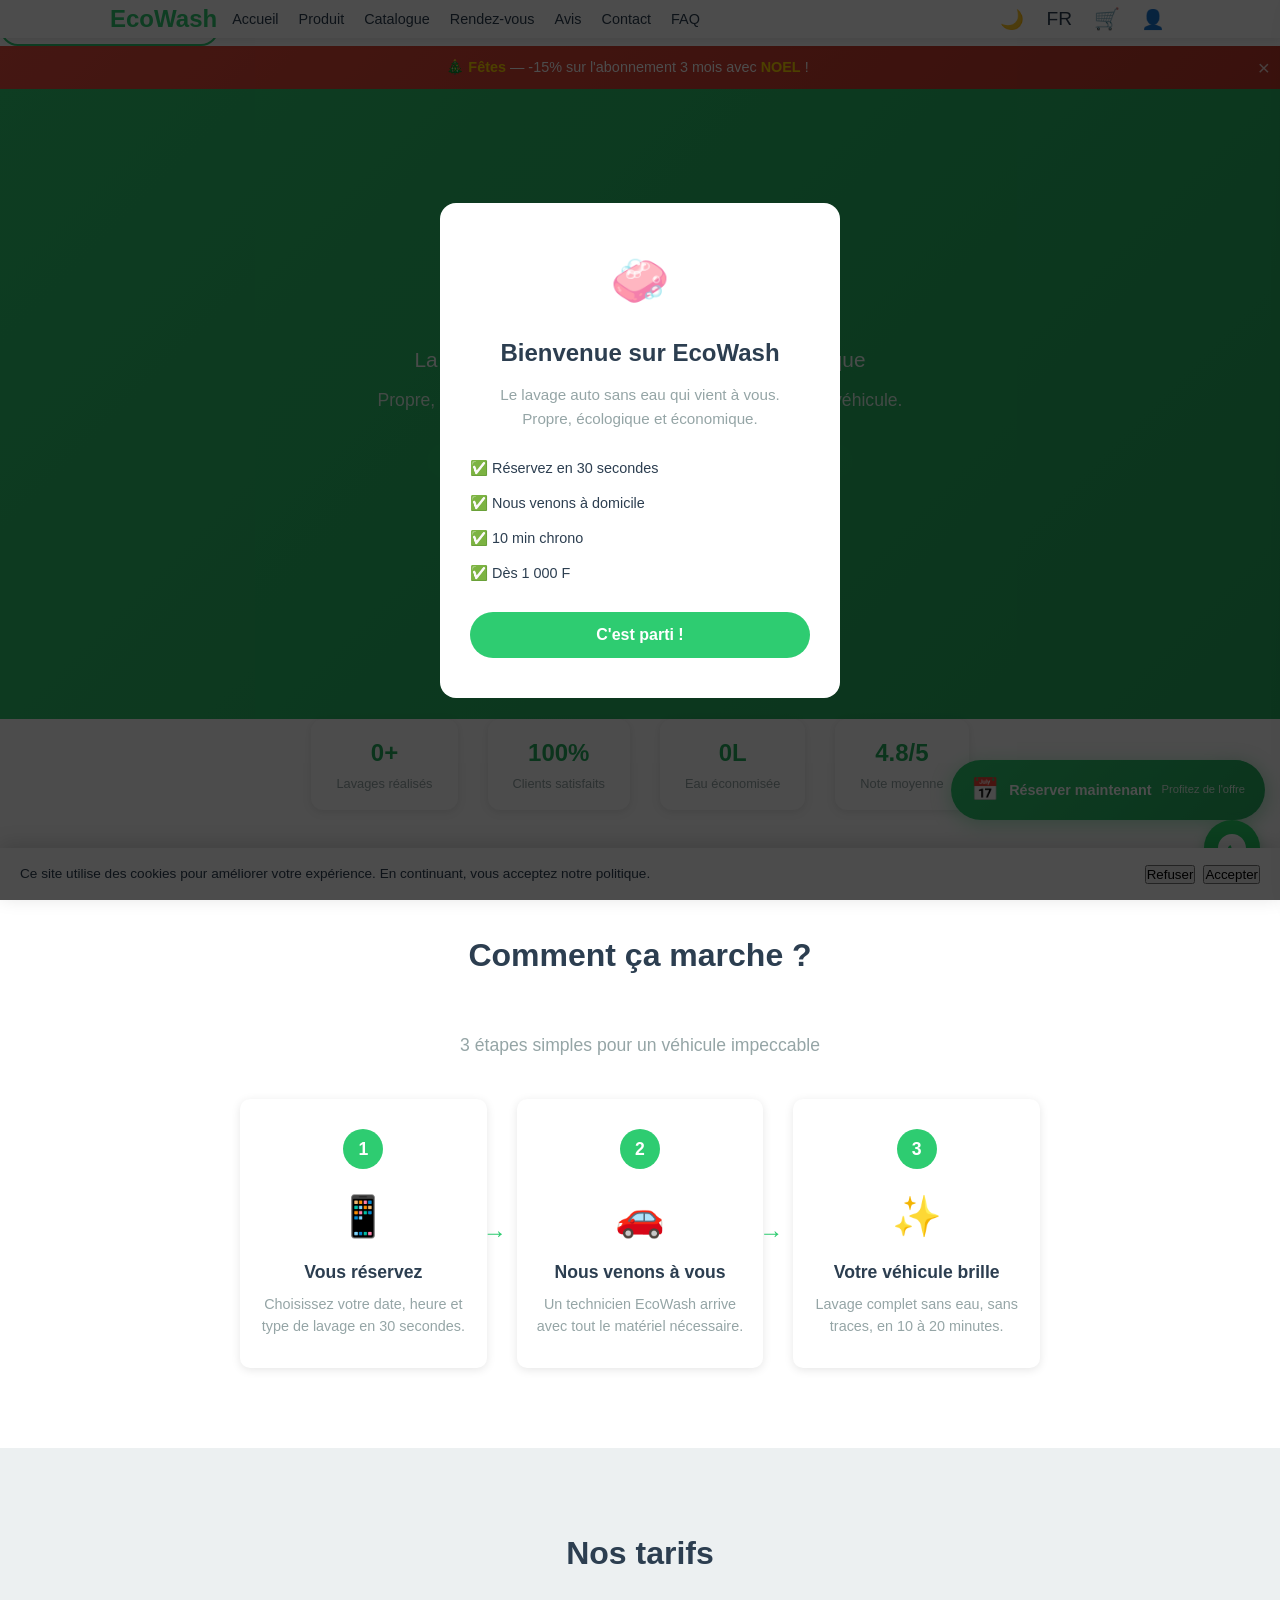
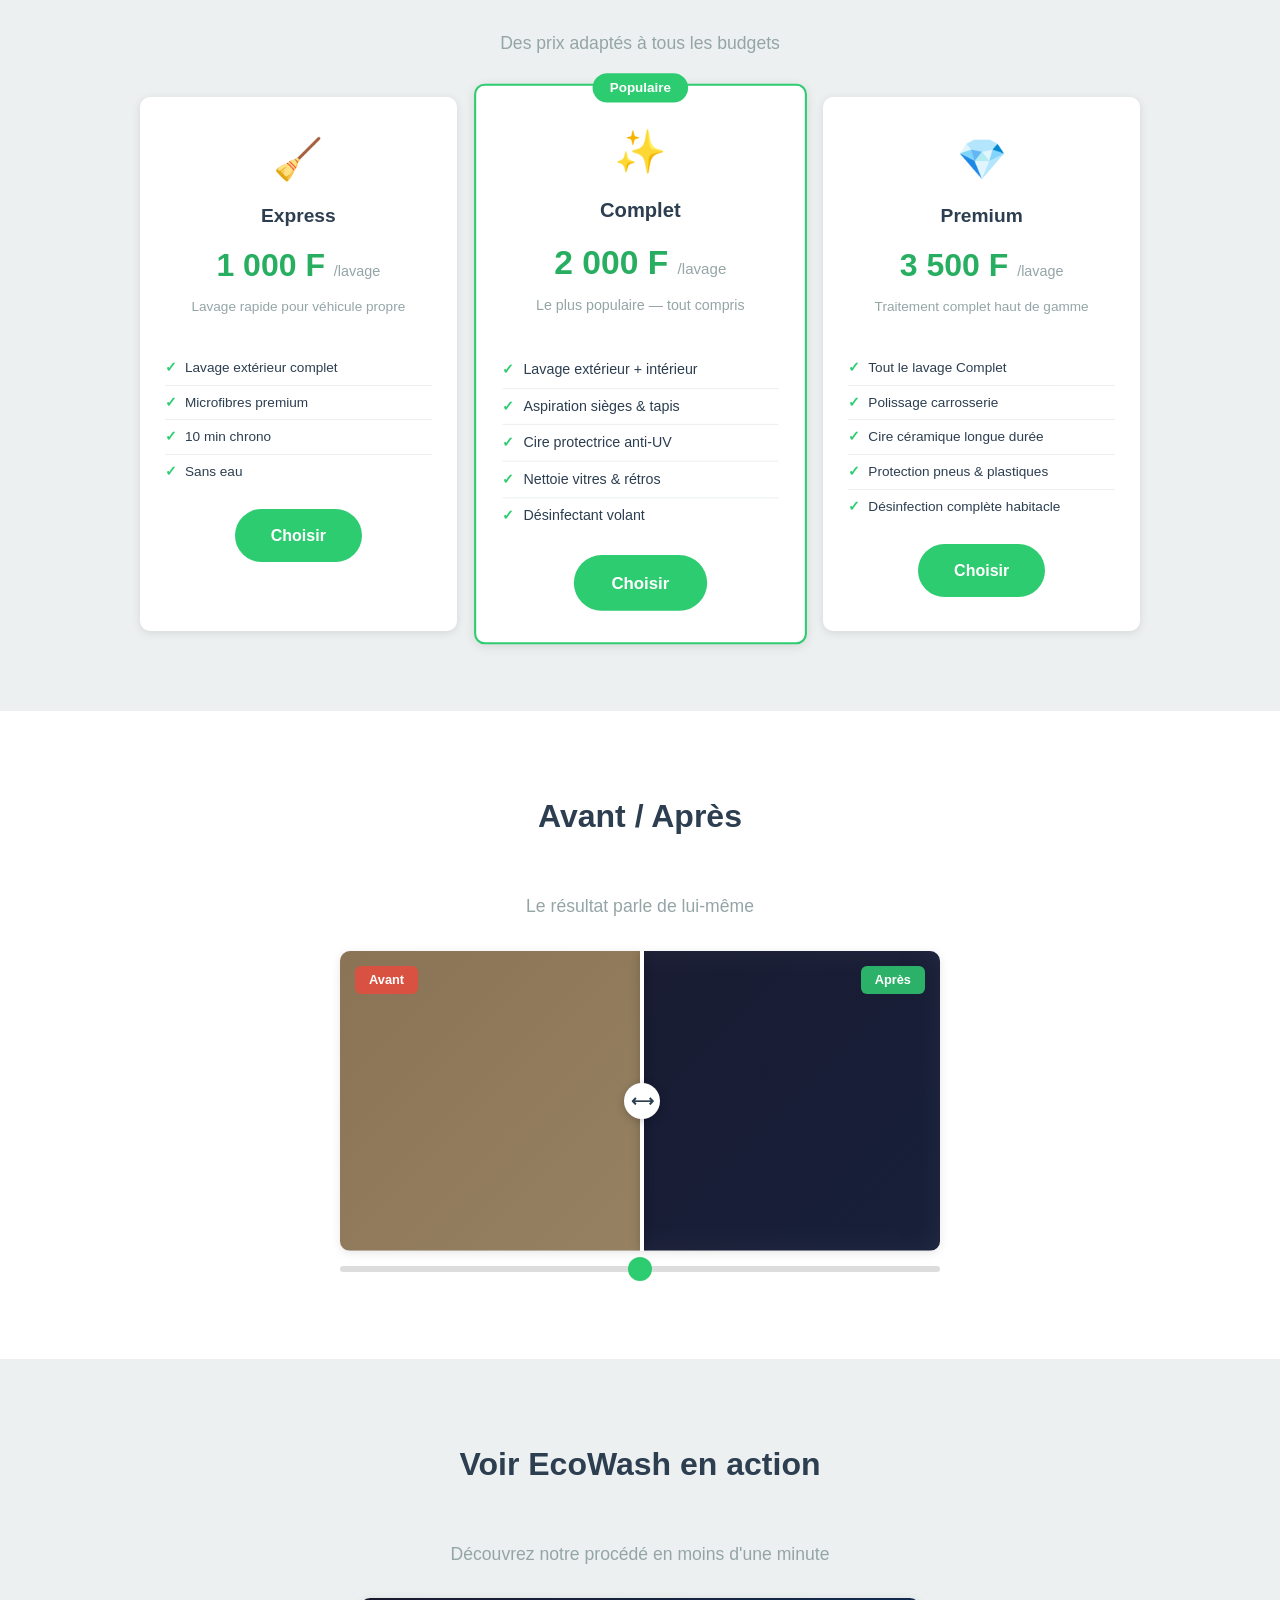
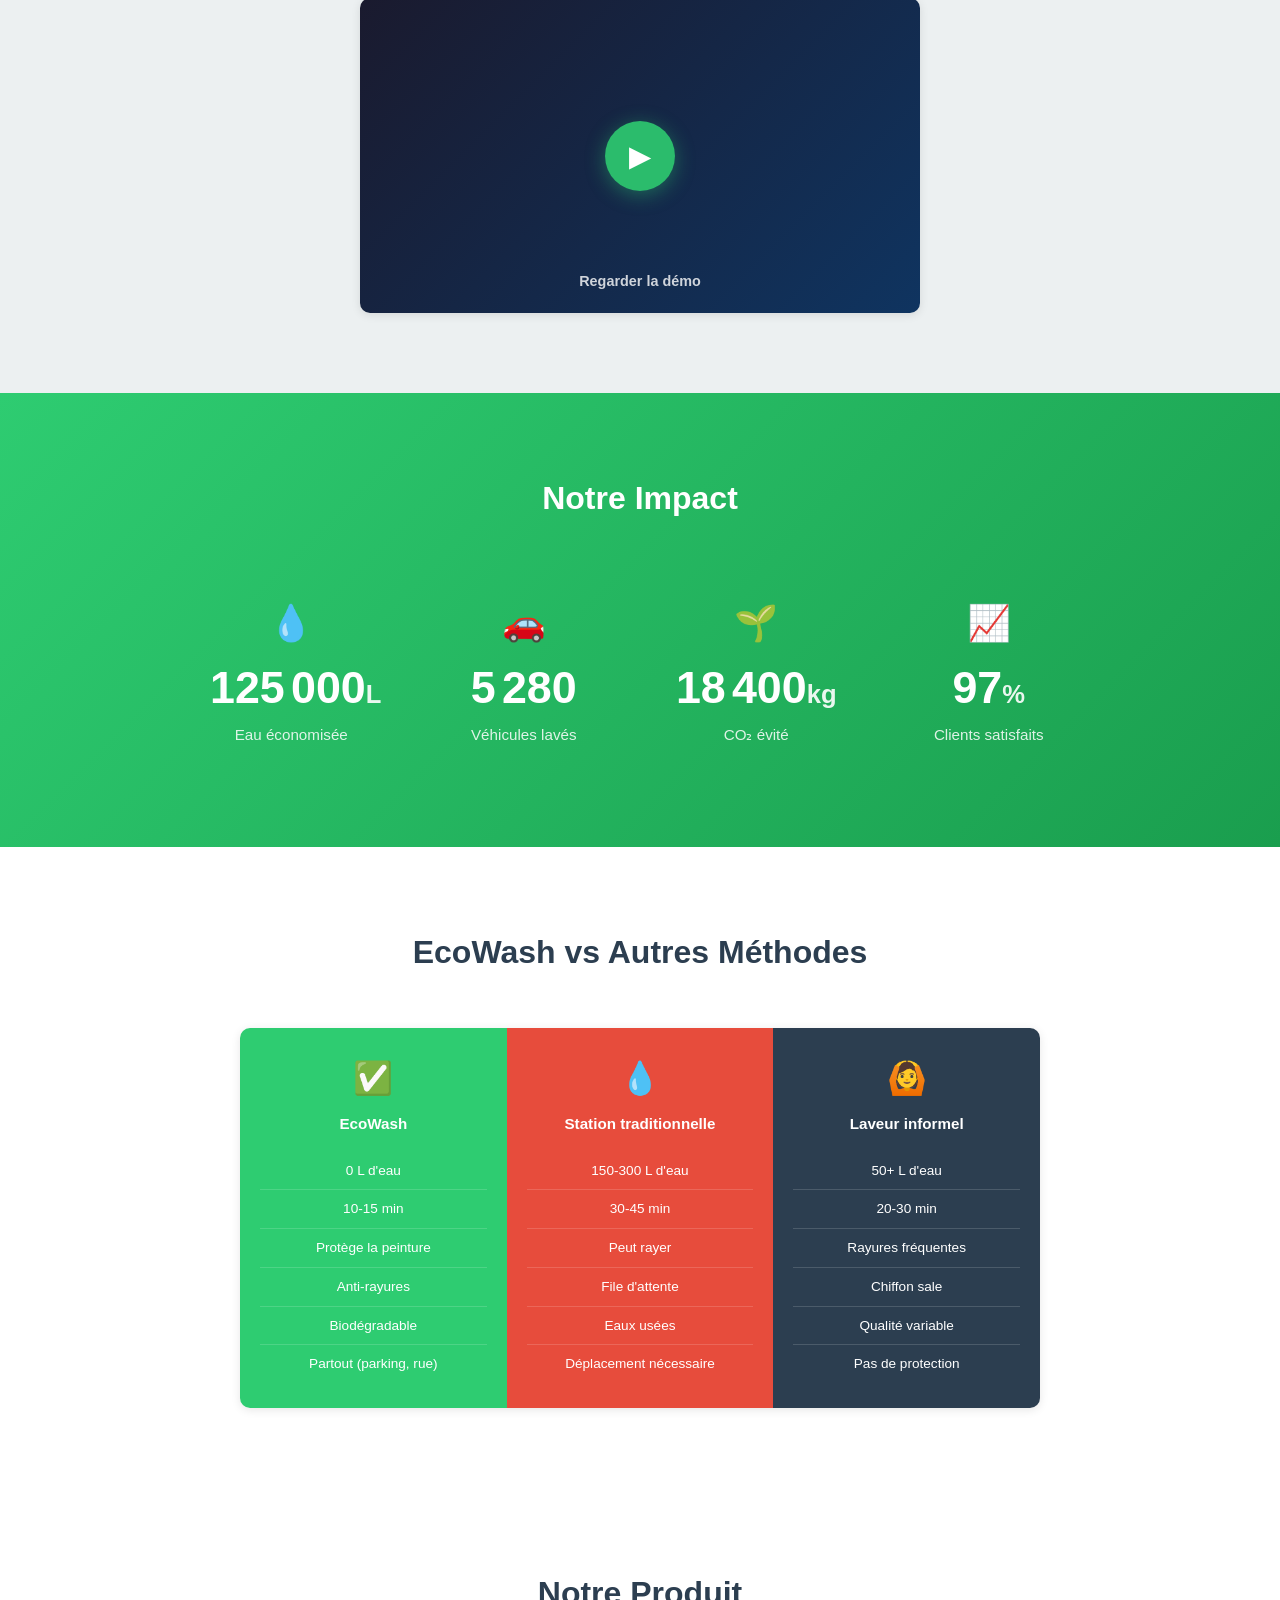
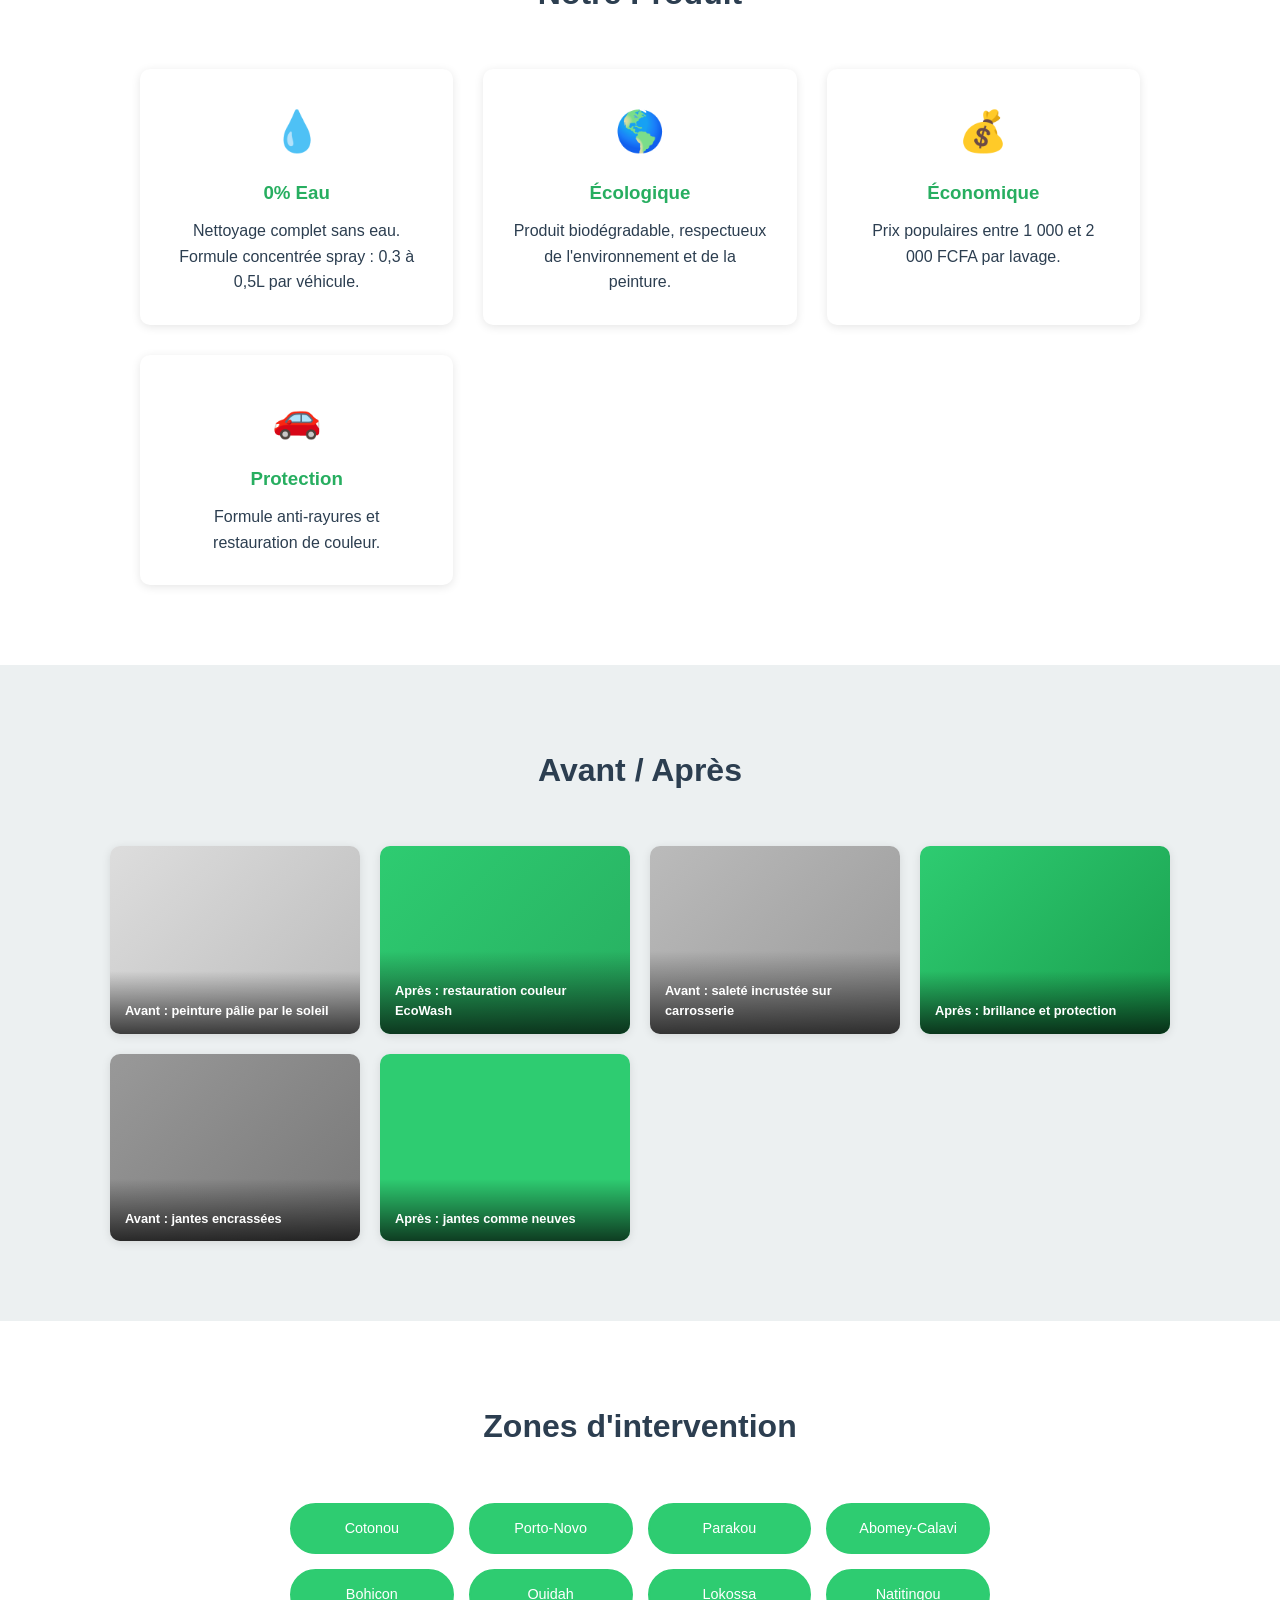
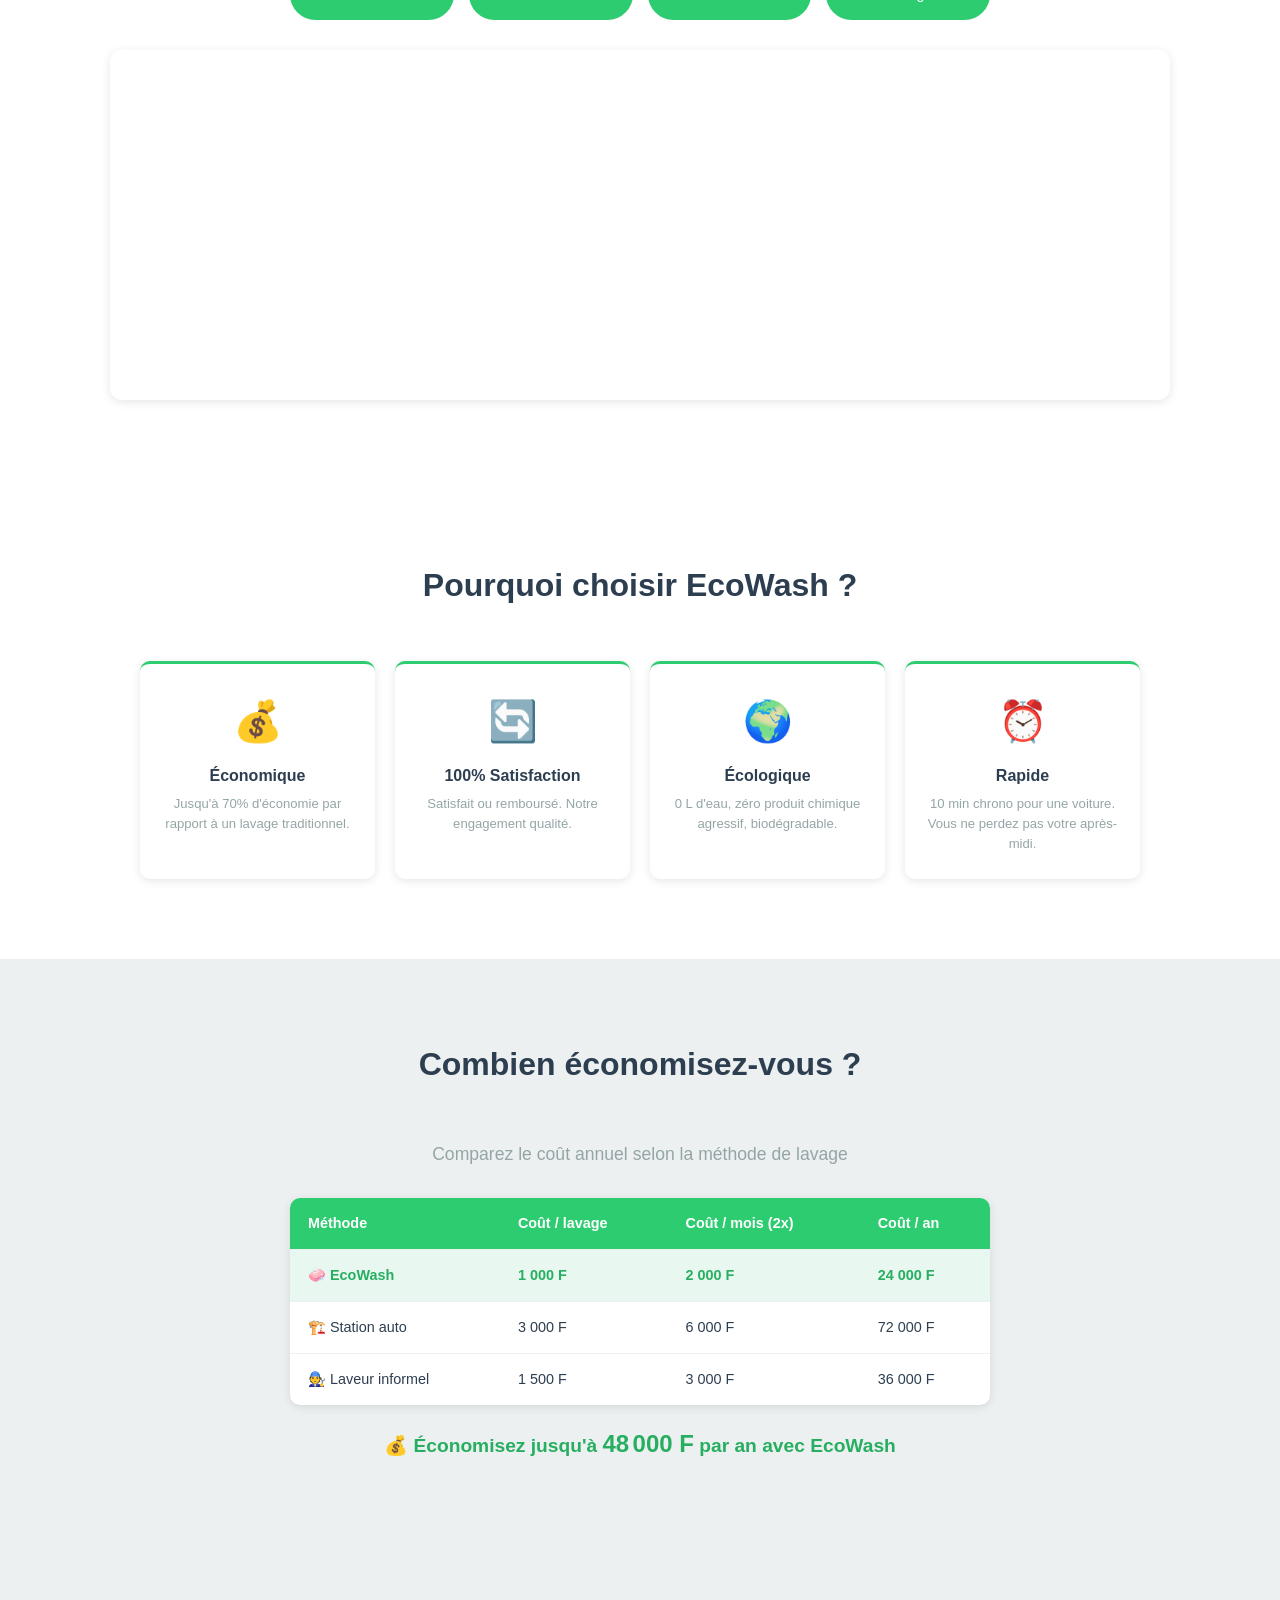
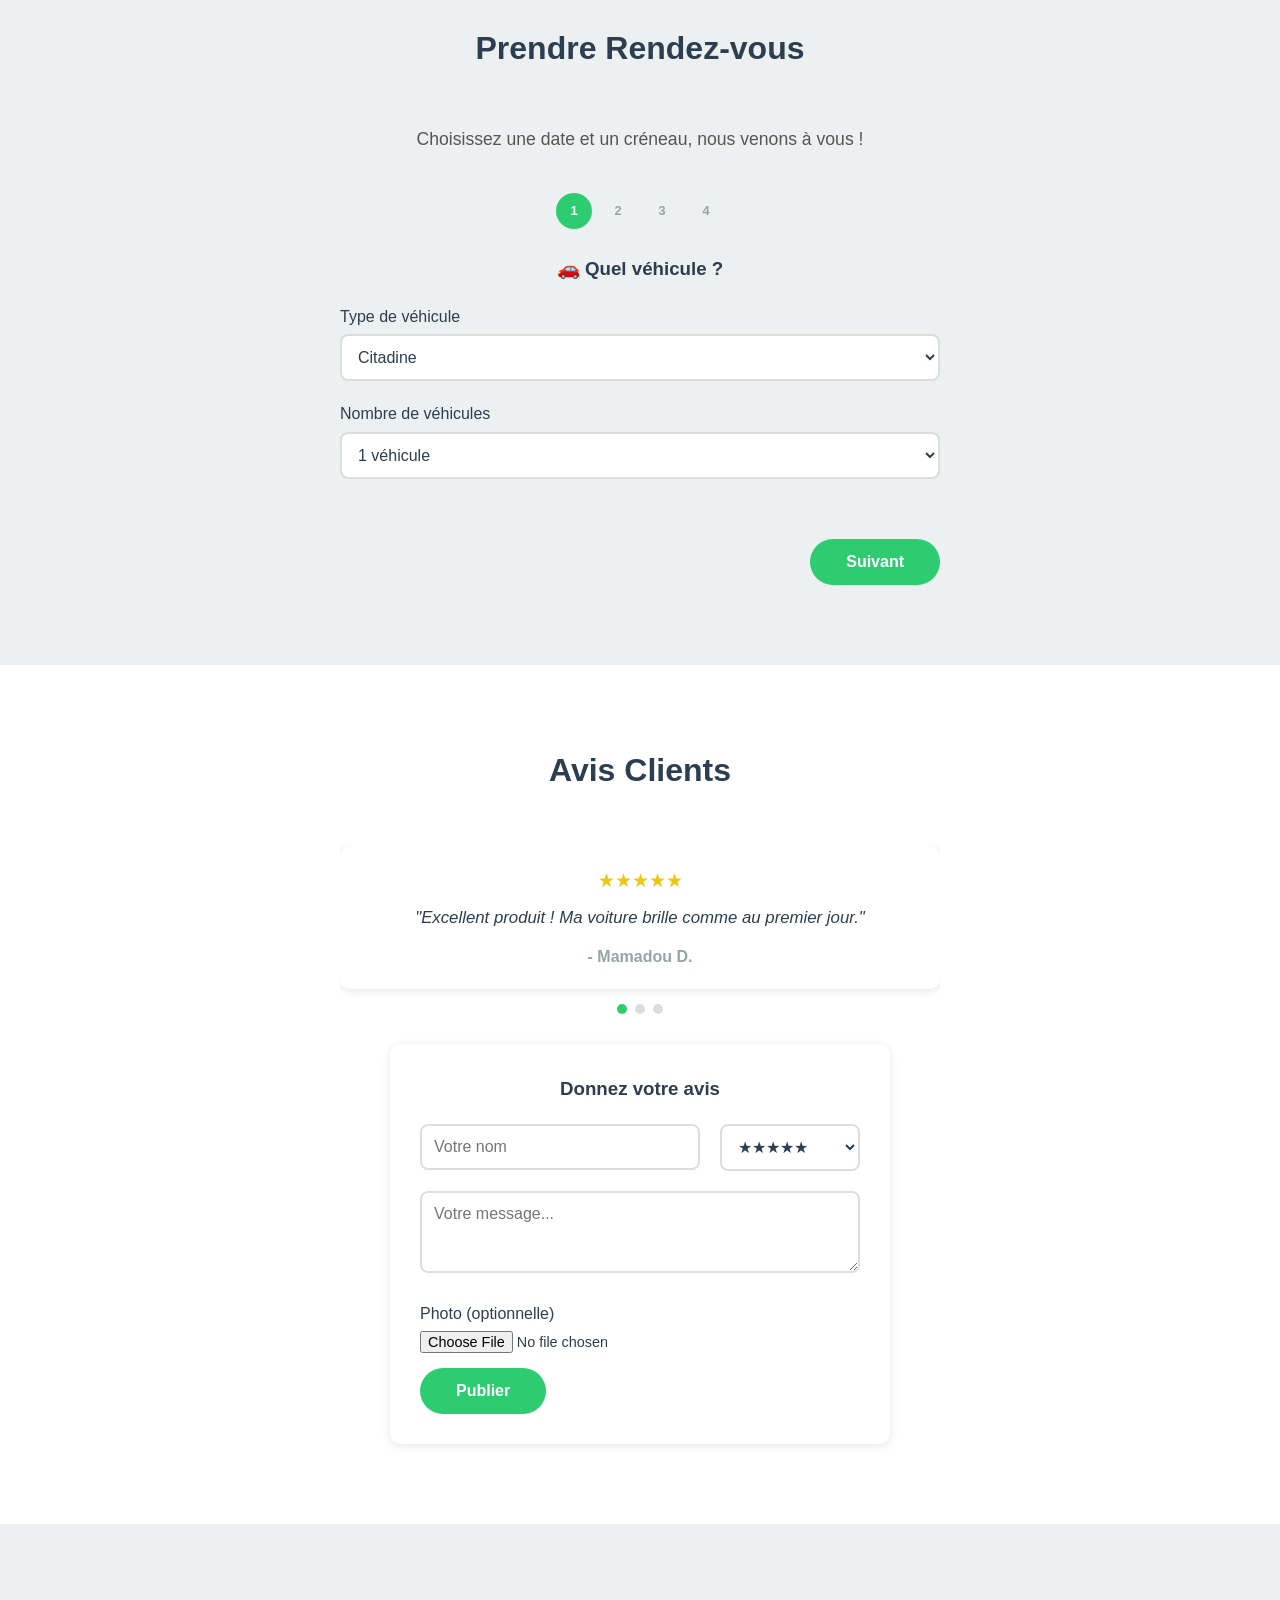
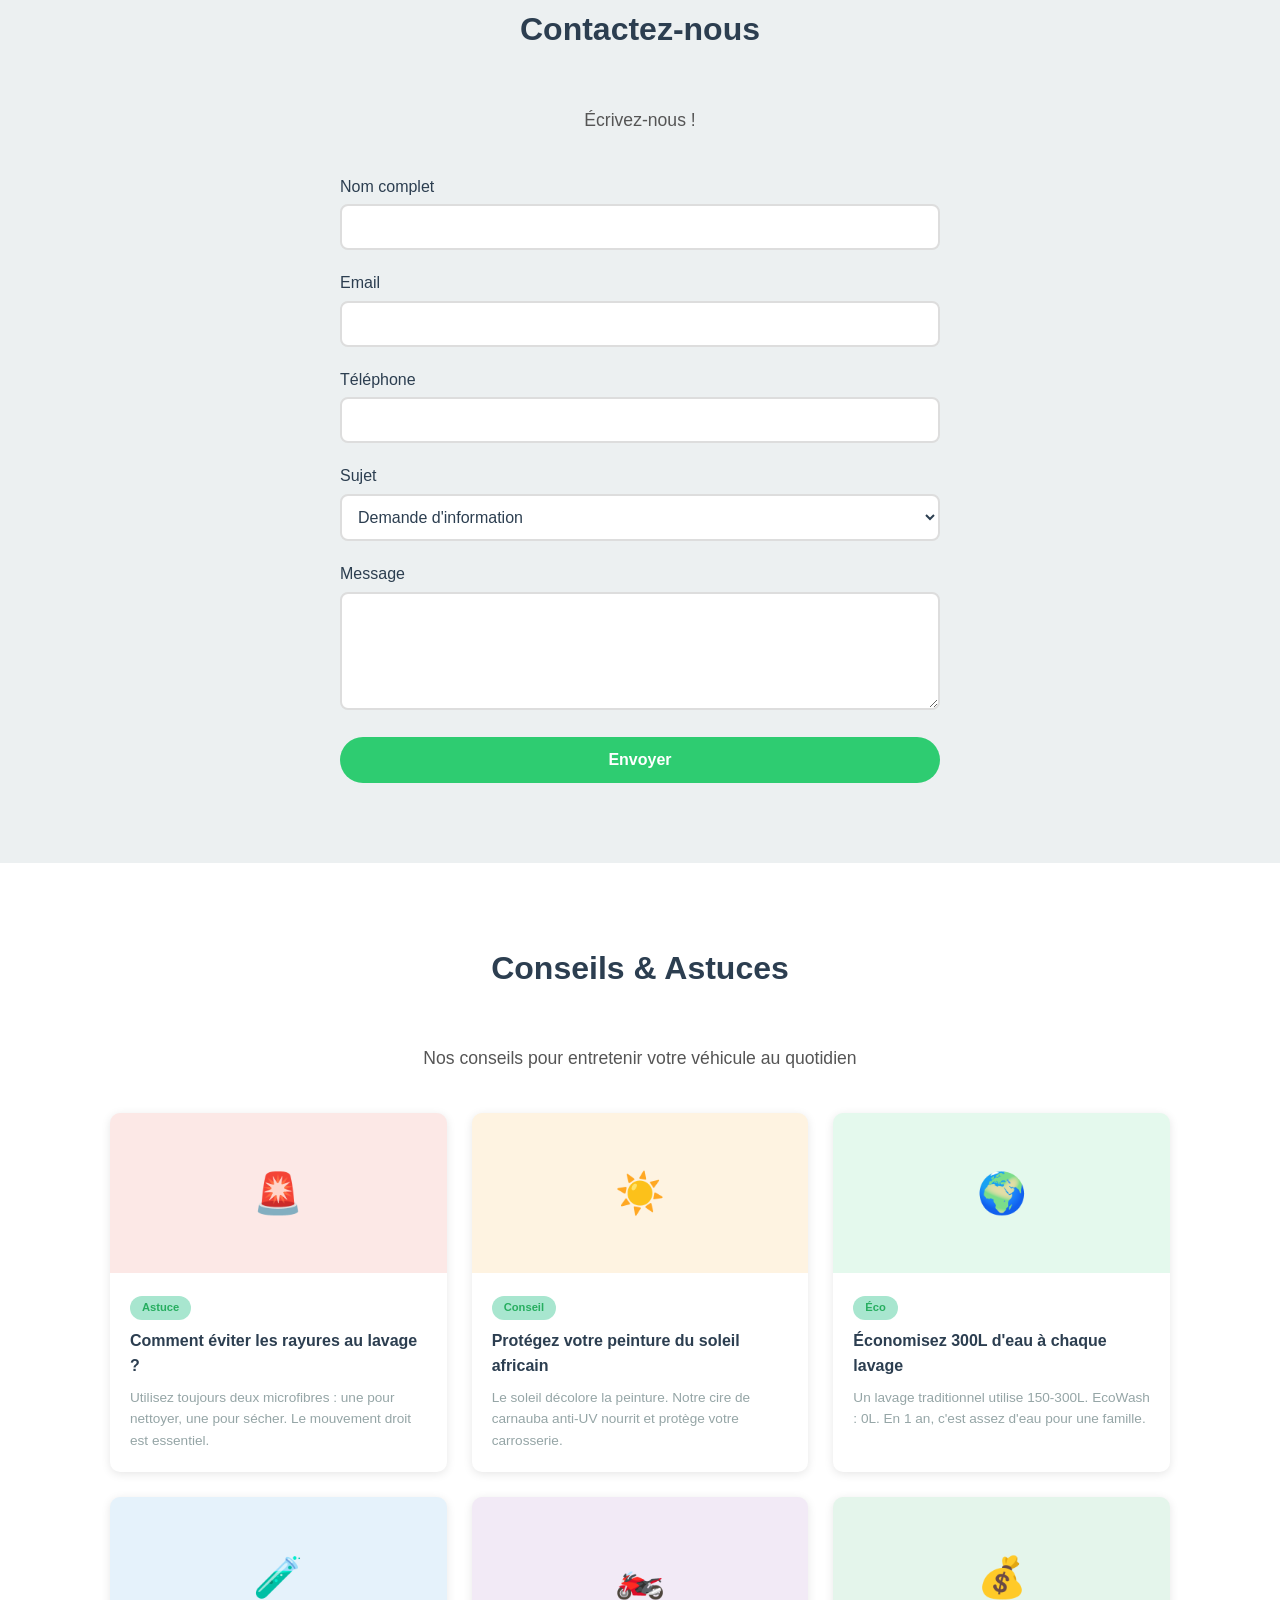
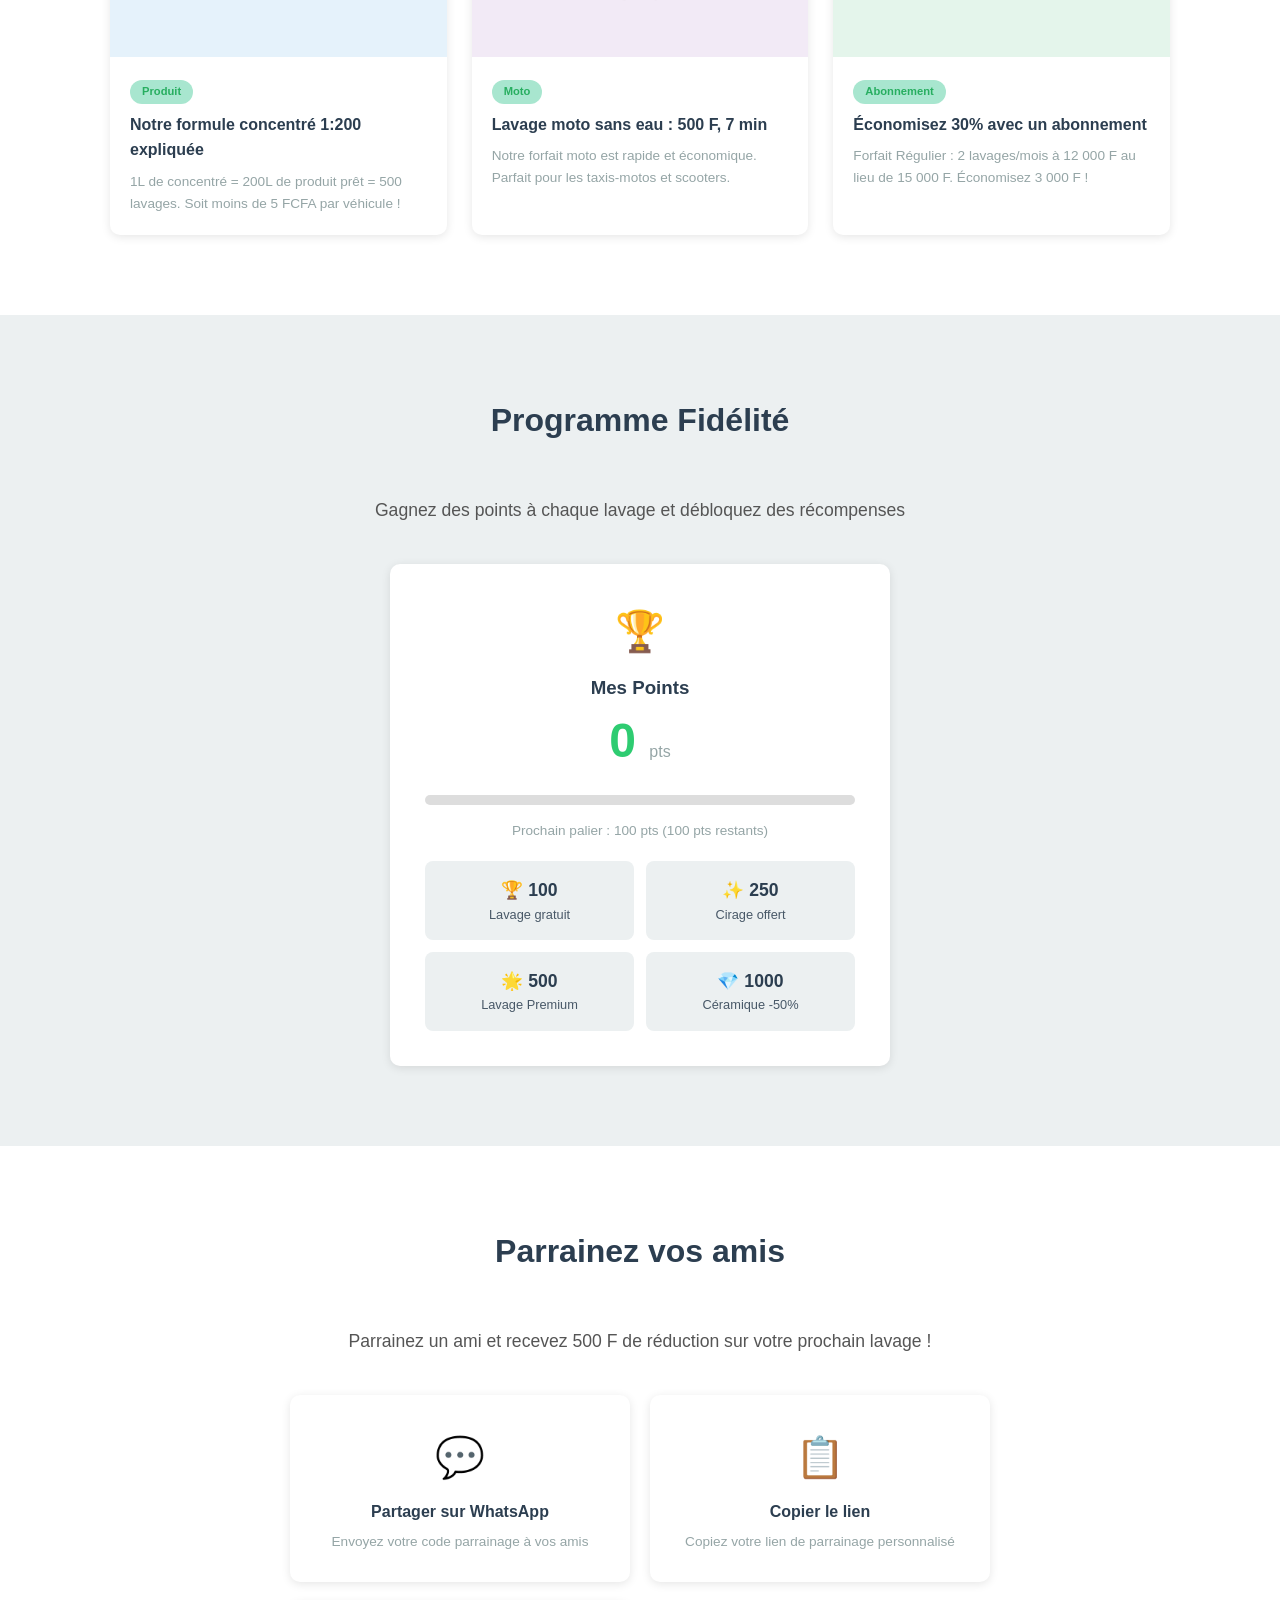
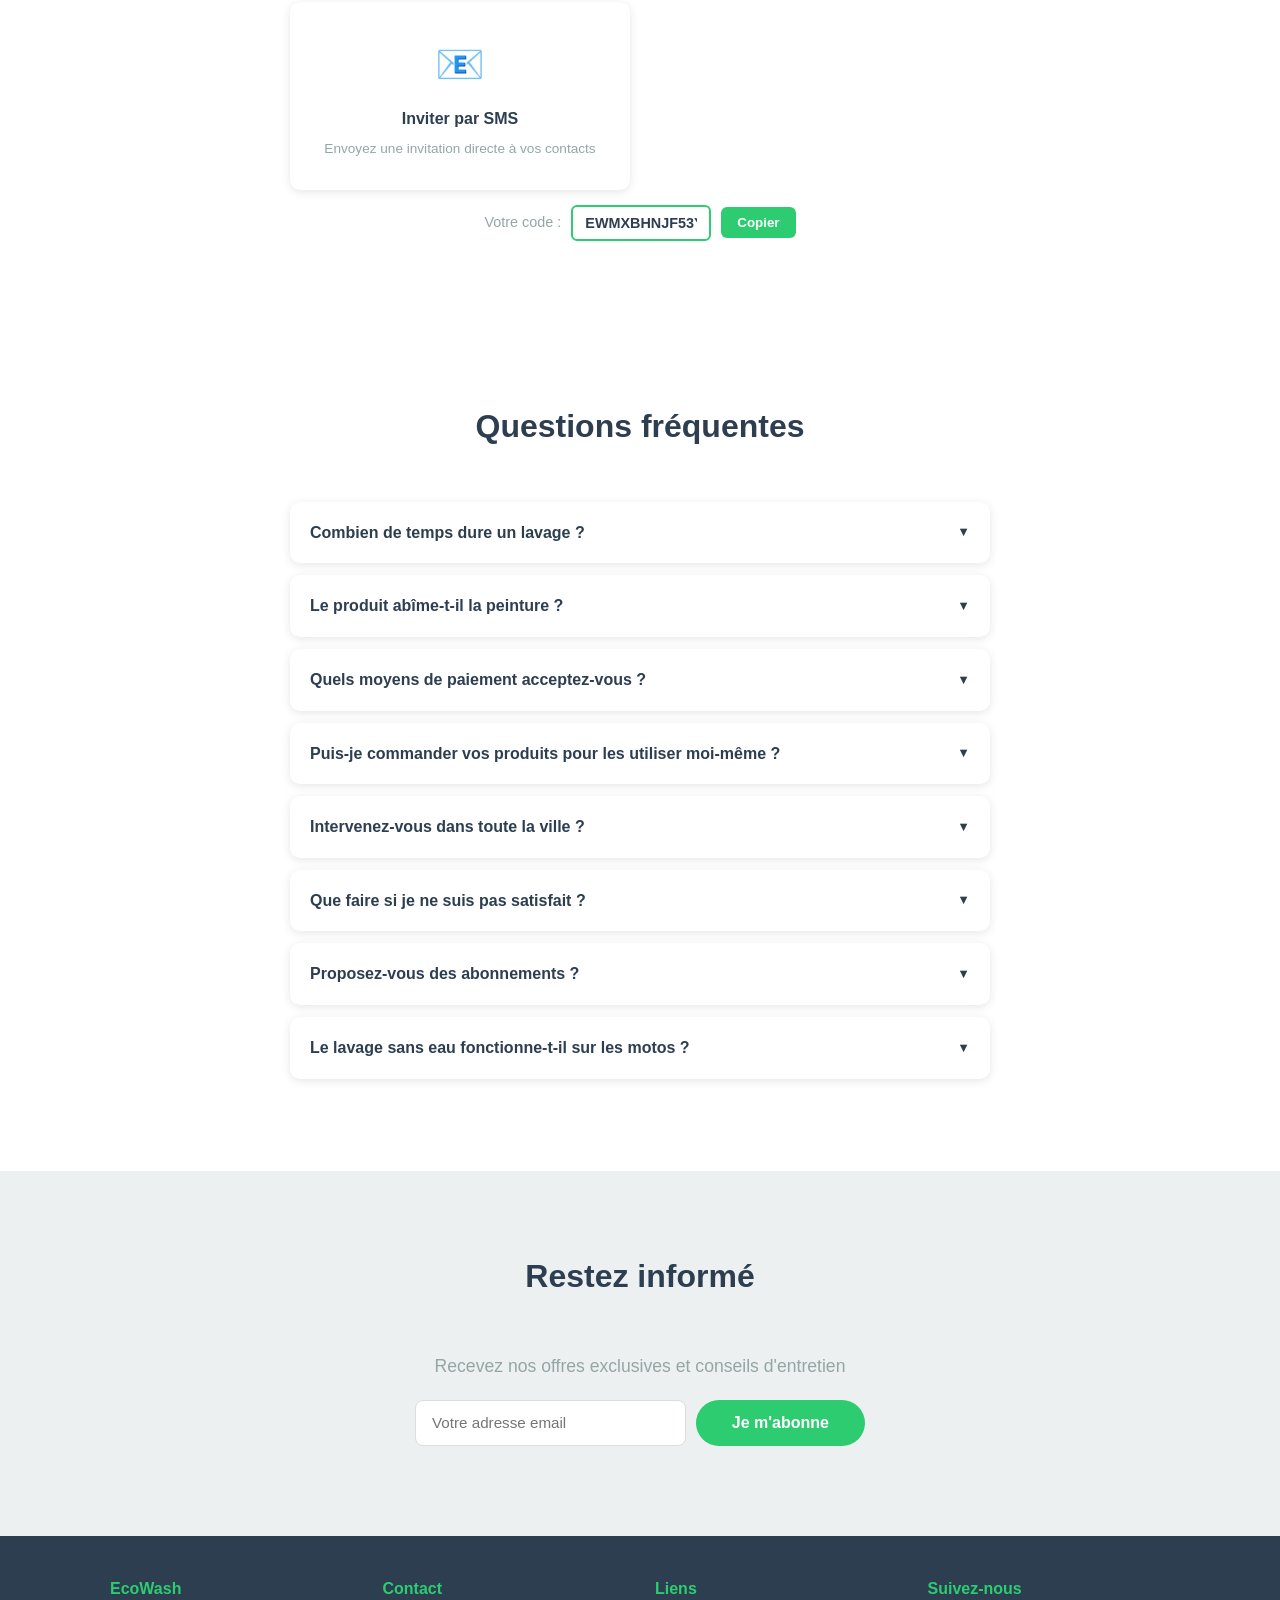
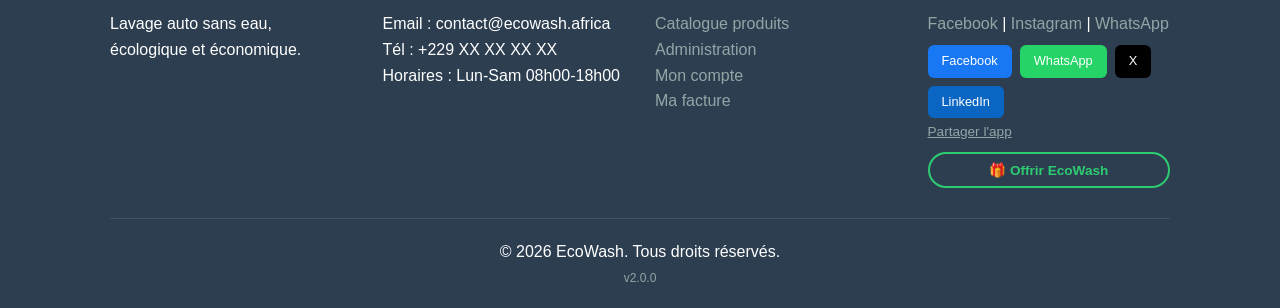
==== index.html @ 5a44d06f "Multi-véhicules (quantité + promo), carte Google Maps, promos saisonnières, carte cadeau, photo avis" ====
<!DOCTYPE html>
<html lang="fr" data-theme="light">
<head>
    <meta charset="UTF-8">
    <meta name="viewport" content="width=device-width, initial-scale=1.0, user-scalable=no">
    <meta name="theme-color" content="#2ecc71">
    <meta name="apple-mobile-web-app-capable" content="yes">
    <meta name="apple-mobile-web-app-status-bar-style" content="black-translucent">
    <meta name="apple-mobile-web-app-title" content="EcoWash">
    <meta property="og:title" content="EcoWash - Lavage Auto Sans Eau">
    <meta property="og:description" content="Propre, économique, écologique. Moins de 0,5L d'eau par véhicule. Réservez votre lavage sans eau dès maintenant !">
    <meta property="og:url" content="https://cideg-dev.github.io/ecowash-app/">
    <meta property="og:type" content="website">
    <meta property="og:image" content="https://cideg-dev.github.io/ecowash-app/images/icon-512.svg">
    <meta name="twitter:card" content="summary">
    <meta name="description" content="EcoWash - Lavage auto sans eau écologique et économique en Afrique. 0L d'eau, 10 min chrono, 1 000 F seulement.">
    <link rel="canonical" href="https://cideg-dev.github.io/ecowash-app/">
    <link rel="manifest" href="manifest.json">
    <link rel="icon" type="image/svg+xml" href="images/icon-192.svg">
    <link rel="apple-touch-icon" href="images/icon-512.svg">
    <title>EcoWash - Lavage Auto Sans Eau</title>
    <link rel="stylesheet" href="css/style.css">
    <script type="application/ld+json">
    {
        "@context": "https://schema.org",
        "@type": "LocalBusiness",
        "name": "EcoWash",
        "description": "Lavage auto sans eau écologique et économique au Bénin",
        "url": "https://cideg-dev.github.io/ecowash-app/",
        "telephone": "+229XXXXXXXXX",
        "areaServed": ["Cotonou","Porto-Novo","Parakou","Abomey-Calavi","Bohicon","Ouidah","Lokossa","Natitingou"],
        "priceRange": "500-5000 FCFA",
        "image": "https://cideg-dev.github.io/ecowash-app/images/icon-512.svg"
    }
    </script>
</head>
<body>
    <a href="#accueil" class="skip-link">Aller au contenu principal</a>
    <div class="notif-bar" id="notif-bar"></div>

    <div class="promo-banner" id="promo-banner">
        <span>🎉 <strong>Offre de lancement</strong> — 1<sup>er</sup> lavage à <strong>500 F</strong> au lieu de 1 000 F !</span>
        <button class="promo-close" onclick="this.parentElement.style.display='none'">&times;</button>
    </div>

    <header>
        <nav class="container">
            <div class="logo">EcoWash</div>
            <ul class="nav-links">
                <li><a href="#accueil" data-i18n="nav.accueil">Accueil</a></li>
                <li><a href="#produit" data-i18n="nav.produit">Produit</a></li>
                <li><a href="produits.html" data-i18n="nav.catalogue">Catalogue</a></li>
                <li><a href="#rendezvous" data-i18n="nav.rendezvous">Rendez-vous</a></li>
                <li><a href="#avis" data-i18n="nav.avis">Avis</a></li>
                <li><a href="#contact" data-i18n="nav.contact">Contact</a></li>
                <li><a href="#faq" data-i18n="nav.faq">FAQ</a></li>
            </ul>
            <div class="nav-actions">
                <button class="theme-toggle" id="theme-toggle" aria-label="Theme">&#9790;</button>
                <button class="lang-toggle" id="lang-toggle" aria-label="Langue">FR</button>
                <button class="cart-btn" id="cart-btn" aria-label="Panier">
                    &#128722; <span class="cart-badge" id="cart-badge">0</span>
                </button>
                <button class="account-btn" id="account-btn" aria-label="Mon compte" onclick="openClientDashboard()">&#128100;</button>
                <button class="menu-toggle" aria-label="Menu">&#9776;</button>
            </div>
        </nav>
    </header>

    <section id="accueil" class="hero">
        <div class="container fade-in">
            <h1 data-i18n="hero.title">EcoWash</h1>
            <p class="subtitle" data-i18n="hero.subtitle">La révolution du lavage auto sans eau au Bénin</p>
            <p class="description" data-i18n="hero.desc">Propre, économique, écologique. Moins de 0,5L d'eau par véhicule.</p>
            <div class="hero-benefits">
                <span>&#9989; 10 min chrono</span>
                <span>&#9989; À domicile</span>
                <span>&#9989; Dès 1 000 F</span>
            </div>
            <div class="hero-actions">
                <a href="#rendezvous" class="btn" data-i18n="hero.btn">Réserver un lavage</a>
                <a href="tel:+229XXXXXXXXX" class="btn btn-outline btn-call">&#9742; Appeler</a>
            </div>
        </div>
    </section>

    <div class="social-proof fade-in" id="social-proof"></div>

    <section id="etapes" class="section">
        <div class="container">
            <h2 class="fade-in">Comment ça marche ?</h2>
            <p class="text-center fade-in" style="color:var(--gray);margin-bottom:40px">3 étapes simples pour un véhicule impeccable</p>
            <div class="steps-grid fade-in" id="steps-grid"></div>
        </div>
    </section>

    <section id="tarifs" class="section bg-light">
        <div class="container">
            <h2 class="fade-in">Nos tarifs</h2>
            <p class="text-center fade-in" style="color:var(--gray);margin-bottom:40px">Des prix adaptés à tous les budgets</p>
            <div class="pricing-grid fade-in" id="pricing-grid"></div>
        </div>
    </section>

    <section id="avant-apres" class="section">
        <div class="container">
            <h2 class="fade-in">Avant / Après</h2>
            <p class="text-center fade-in" style="color:var(--gray);margin-bottom:30px">Le résultat parle de lui-même</p>
            <div class="compare-slider fade-in" id="compare-slider">
                <div class="slider-container">
                    <div class="slider-before" id="slider-before">
                        <div class="slider-label">Avant</div>
                        <div class="slider-grime"></div>
                    </div>
                    <div class="slider-after" id="slider-after">
                        <div class="slider-label">Après</div>
                        <div class="slider-propre"></div>
                    </div>
                    <div class="slider-handle" id="slider-handle"></div>
                </div>
                <input type="range" class="slider-range" id="slider-range" min="0" max="100" value="50">
            </div>
        </div>
    </section>

    <section id="video-demo" class="section bg-light">
        <div class="container">
            <h2 class="fade-in">Voir EcoWash en action</h2>
            <p class="text-center fade-in" style="color:var(--gray);margin-bottom:30px">Découvrez notre procédé en moins d'une minute</p>
            <div class="video-wrapper fade-in">
                <div class="video-placeholder" id="video-placeholder">
                    <div class="video-play-btn">&#9654;</div>
                    <div class="video-text">Regarder la démo</div>
                </div>
            </div>
        </div>
    </section>

    <section id="impact" class="section impact-section">
        <div class="container">
            <h2 class="fade-in">Notre Impact</h2>
            <div class="impact-grid fade-in" id="impact-grid"></div>
        </div>
    </section>

    <section id="comparaison" class="section">
        <div class="container">
            <h2 class="fade-in">EcoWash vs Autres Méthodes</h2>
            <div class="compare-grid fade-in">
                <div class="compare-col ecowash">
                    <div class="compare-icon">&#9989;</div>
                    <h4>EcoWash</h4>
                    <ul>
                        <li>0 L d'eau</li>
                        <li>10-15 min</li>
                        <li>Protège la peinture</li>
                        <li>Anti-rayures</li>
                        <li>Biodégradable</li>
                        <li>Partout (parking, rue)</li>
                    </ul>
                </div>
                <div class="compare-col traditional">
                    <div class="compare-icon">&#128167;</div>
                    <h4>Station traditionnelle</h4>
                    <ul>
                        <li>150-300 L d'eau</li>
                        <li>30-45 min</li>
                        <li>Peut rayer</li>
                        <li>File d'attente</li>
                        <li>Eaux usées</li>
                        <li>Déplacement nécessaire</li>
                    </ul>
                </div>
                <div class="compare-col manual">
                    <div class="compare-icon">&#128582;</div>
                    <h4>Laveur informel</h4>
                    <ul>
                        <li>50+ L d'eau</li>
                        <li>20-30 min</li>
                        <li>Rayures fréquentes</li>
                        <li>Chiffon sale</li>
                        <li>Qualité variable</li>
                        <li>Pas de protection</li>
                    </ul>
                </div>
            </div>
        </div>
    </section>

    <section id="produit" class="section">
        <div class="container">
            <h2 class="fade-in" data-i18n="produit.title">Notre Produit</h2>
            <div class="features" id="product-cards"></div>
        </div>
    </section>

    <section id="gallery" class="section bg-light">
        <div class="container">
            <h2 class="fade-in" data-i18n="gallery.title">Avant / Après</h2>
            <div class="gallery-grid fade-in" id="gallery-grid"></div>
        </div>
    </section>

    <section id="zones" class="section">
        <div class="container">
            <h2 class="fade-in" data-i18n="zones.title">Zones d'intervention</h2>
            <div class="zones-grid fade-in" id="zones-grid"></div>
            <div class="map-wrapper fade-in" id="map-wrapper" style="margin-top:30px;border-radius:12px;overflow:hidden;box-shadow:var(--shadow)">
                <iframe src="https://www.google.com/maps/embed?pb=!1m18!1m12!1m3!1d4047317.1789277657!2d0.6942684851758077!3d7.593508589853942!2m3!1f0!2f0!3f0!3m2!1i1024!2i768!4f13.1!3m3!1m2!1s0x102196e1d8e1e9c9%3A0x7f1d5b9a9c9c8c0f!2sBenin!5e0!3m2!1sfr!2s!4v1" width="100%" height="350" style="border:0;display:block" allowfullscreen loading="lazy" referrerpolicy="no-referrer-when-downgrade"></iframe>
            </div>
        </div>
    </section>

    <section id="garantie" class="section">
        <div class="container">
            <h2 class="fade-in">Pourquoi choisir EcoWash ?</h2>
            <div class="trust-grid fade-in" id="trust-grid"></div>
        </div>
    </section>

    <section id="economies" class="section bg-light">
        <div class="container">
            <h2 class="fade-in">Combien économisez-vous ?</h2>
            <p class="text-center fade-in" style="color:var(--gray);margin-bottom:30px">Comparez le coût annuel selon la méthode de lavage</p>
            <div class="savings-calc fade-in" id="savings-calc"></div>
        </div>
    </section>

    <section id="rendezvous" class="section bg-light">
        <div class="container">
            <h2 class="fade-in" data-i18n="rendezvous.title">Prendre Rendez-vous</h2>
            <p class="text-center fade-in" data-i18n="rendezvous.desc">Choisissez une date et un créneau, nous venons à vous !</p>

            <div class="tracking-card fade-in" id="tracking-card" style="margin-bottom:30px;display:none">
                <h3>Mon rendez-vous</h3>
                <div class="tracking-steps" id="tracking-steps"></div>
                <p id="tracking-info" style="font-size:.9rem;color:var(--gray)"></p>
            </div>

            <form id="booking-form" class="contact-form fade-in">
                <div class="step-indicators" id="step-indicators">
                    <div class="step-dot active" data-step="1">1</div>
                    <div class="step-dot" data-step="2">2</div>
                    <div class="step-dot" data-step="3">3</div>
                    <div class="step-dot" data-step="4">4</div>
                </div>

                <div class="booking-step active" data-step="1">
                    <h3 style="text-align:center;margin-bottom:20px">🚗 Quel véhicule ?</h3>
                    <div class="form-group">
                        <label for="bk-vehicle">Type de véhicule</label>
                        <select id="bk-vehicle">
                            <option value="citadine">Citadine</option>
                            <option value="berline">Berline</option>
                            <option value="suv">4x4 / SUV</option>
                            <option value="utilitaire">Utilitaire</option>
                        </select>
                    </div>
                    <div class="form-group">
                        <label for="bk-quantity">Nombre de véhicules</label>
                        <select id="bk-quantity">
                            <option value="1">1 véhicule</option>
                            <option value="2">2 véhicules</option>
                            <option value="3">3 véhicules</option>
                            <option value="4">4 véhicules</option>
                            <option value="5">5+ véhicules</option>
                        </select>
                    </div>
                    <div id="bk-price-display"></div>
                    <div class="booking-nav">
                        <span></span>
                        <button type="button" class="btn" onclick="nextStep(1)">Suivant</button>
                    </div>
                </div>

                <div class="booking-step" data-step="2">
                    <h3 style="text-align:center;margin-bottom:20px">📅 Quand ?</h3>
                    <div class="form-group">
                        <label for="bk-date">Date</label>
                        <input type="date" id="bk-date" required>
                    </div>
                    <div class="form-group">
                        <label for="bk-time">Créneau</label>
                        <select id="bk-time"></select>
                    </div>
                    <div class="booking-nav">
                        <button type="button" class="btn btn-outline" onclick="prevStep(2)">Retour</button>
                        <button type="button" class="btn" onclick="nextStep(2)">Suivant</button>
                    </div>
                </div>

                <div class="booking-step" data-step="3">
                    <h3 style="text-align:center;margin-bottom:20px">📍 Où & comment ?</h3>
                    <div class="form-group">
                        <label for="bk-address">Adresse / Lieu</label>
                        <input type="text" id="bk-address" placeholder="Où doit-on venir ?" required>
                    </div>
                    <div class="form-group">
                        <label for="bk-service">Service</label>
                        <select id="bk-service">
                            <option value="simple">Lavage Simple - 1 000 F</option>
                            <option value="complet">Lavage Complet - 2 500 F</option>
                            <option value="premium">Lavage Premium - 4 000 F</option>
                        </select>
                    </div>
                    <div class="form-group">
                        <label for="bk-payment">Paiement</label>
                        <select id="bk-payment"></select>
                    </div>
                    <div class="form-group">
                        <label for="bk-promo">Code promo (optionnel)</label>
                        <input type="text" id="bk-promo" placeholder="Entrez votre code">
                    </div>
                    <div id="promo-msg" class="promo-msg"></div>
                    <div class="booking-nav">
                        <button type="button" class="btn btn-outline" onclick="prevStep(3)">Retour</button>
                        <button type="button" class="btn" onclick="nextStep(3)">Suivant</button>
                    </div>
                </div>

                <div class="booking-step" data-step="4">
                    <h3 style="text-align:center;margin-bottom:20px">📋 Confirmation</h3>
                    <div class="form-group">
                        <label for="bk-name">Nom complet</label>
                        <input type="text" id="bk-name" required>
                    </div>
                    <div class="form-group">
                        <label for="bk-phone">Téléphone</label>
                        <input type="tel" id="bk-phone" required>
                    </div>
                    <div class="form-group">
                        <label for="bk-notes">Notes (optionnel)</label>
                        <textarea id="bk-notes" rows="2"></textarea>
                    </div>
                    <div style="background:var(--light);padding:15px;border-radius:8px;margin:15px 0;font-size:.9rem" id="step-summary"></div>
                    <div class="booking-nav">
                        <button type="button" class="btn btn-outline" onclick="prevStep(4)">Retour</button>
                        <button type="submit" class="btn" data-i18n="rendezvous.btn">Confirmer le rendez-vous</button>
                    </div>
                </div>
            </form>
            <div id="bk-success" class="form-message success hidden" data-i18n="booking.success">Rendez-vous confirmé ! Nous arriverons à l'heure choisie.</div>
        </div>
    </section>

    <section id="avis" class="section">
        <div class="container">
            <h2 class="fade-in" data-i18n="avis.title">Avis Clients</h2>
            <div class="testimonials" id="testimonials-list"></div>
            <div class="add-review fade-in">
                <h3 data-i18n="avis.add">Donnez votre avis</h3>
                <form id="review-form" class="review-form">
                    <div class="form-row">
                        <div class="form-group">
                            <input type="text" id="rv-name" placeholder="Votre nom" required>
                        </div>
                        <div class="form-group">
                            <select id="rv-rating">
                                <option value="5">&#9733;&#9733;&#9733;&#9733;&#9733;</option>
                                <option value="4">&#9733;&#9733;&#9733;&#9733;</option>
                                <option value="3">&#9733;&#9733;&#9733;</option>
                                <option value="2">&#9733;&#9733;</option>
                                <option value="1">&#9733;</option>
                            </select>
                        </div>
                    </div>
                    <div class="form-group">
                        <textarea id="rv-message" rows="3" placeholder="Votre message..." required></textarea>
                    </div>
                    <button type="submit" class="btn" data-i18n="avis.publish">Publier</button>
                </form>
            </div>
        </div>
    </section>

    <section id="contact" class="section bg-light">
        <div class="container">
            <h2 class="fade-in" data-i18n="contact.title">Contactez-nous</h2>
            <p class="text-center fade-in" data-i18n="contact.desc">Écrivez-nous !</p>
            <form id="contact-form" class="contact-form fade-in">
                <div class="form-group">
                    <label for="name">Nom complet</label>
                    <input type="text" id="name" required>
                </div>
                <div class="form-group">
                    <label for="email">Email</label>
                    <input type="email" id="email" required>
                </div>
                <div class="form-group">
                    <label for="phone">Téléphone</label>
                    <input type="tel" id="phone">
                </div>
                <div class="form-group">
                    <label for="subject">Sujet</label>
                    <select id="subject">
                        <option value="info">Demande d'information</option>
                        <option value="devis">Devenir client</option>
                        <option value="feedback">Suggestion / Feedback</option>
                        <option value="reclamation">Réclamation</option>
                        <option value="commande">Commande produit</option>
                        <option value="autre">Autre</option>
                    </select>
                </div>
                <div class="form-group">
                    <label for="message">Message</label>
                    <textarea id="message" rows="5" required></textarea>
                </div>
                <button type="submit" class="btn btn-block" data-i18n="contact.btn">Envoyer</button>
            </form>
            <div id="form-success" class="form-message success hidden" data-i18n="form.success">Merci pour votre message !</div>
            <div id="form-error" class="form-message error hidden">Une erreur est survenue.</div>
        </div>
    </section>

    <section id="blog" class="section">
        <div class="container">
            <h2 class="fade-in">Conseils & Astuces</h2>
            <p class="text-center fade-in">Nos conseils pour entretenir votre véhicule au quotidien</p>
            <div class="blog-grid fade-in" id="blog-grid"></div>
        </div>
    </section>

    <section id="fidelite" class="section bg-light">
        <div class="container">
            <h2 class="fade-in">Programme Fidélité</h2>
            <p class="text-center fade-in">Gagnez des points à chaque lavage et débloquez des récompenses</p>
            <div class="loyalty-card fade-in" id="loyalty-card">
                <div style="font-size:2.5rem;margin-bottom:10px">&#127942;</div>
                <h3>Mes Points</h3>
                <div class="loyalty-points"><span id="loyalty-points">0</span> <small>pts</small></div>
                <div class="loyalty-bar"><div class="loyalty-bar-fill" id="loyalty-bar-fill"></div></div>
                <p style="font-size:.85rem;color:var(--gray)" id="loyalty-next">Prochain palier : 100 pts</p>
                <div class="loyalty-rewards" id="loyalty-rewards"></div>
            </div>
        </div>
    </section>

    <section id="parrainage" class="section">
        <div class="container">
            <h2 class="fade-in">Parrainez vos amis</h2>
            <p class="text-center fade-in">Parrainez un ami et recevez 500 F de réduction sur votre prochain lavage !</p>
            <div class="share-grid fade-in">
                <div class="share-card" onclick="shareReferral('whatsapp')">
                    <div class="s-icon">&#128172;</div>
                    <h3>Partager sur WhatsApp</h3>
                    <p>Envoyez votre code parrainage à vos amis</p>
                </div>
                <div class="share-card" onclick="shareReferral('copy')">
                    <div class="s-icon">&#128203;</div>
                    <h3>Copier le lien</h3>
                    <p>Copiez votre lien de parrainage personnalisé</p>
                </div>
                <div class="share-card" onclick="shareReferral('sms')">
                    <div class="s-icon">&#128231;</div>
                    <h3>Inviter par SMS</h3>
                    <p>Envoyez une invitation directe à vos contacts</p>
                </div>
            </div>
            <div class="share-code fade-in">
                <span style="color:var(--gray);font-size:.9rem">Votre code :</span>
                <input type="text" id="referral-code" readonly>
                <button onclick="copyReferral()">Copier</button>
            </div>
        </div>
    </section>

    <section id="faq" class="section">
        <div class="container">
            <h2 class="fade-in" data-i18n="faq.title">Questions fréquentes</h2>
            <div class="faq-list fade-in" id="faq-list"></div>
        </div>
    </section>

    <section id="newsletter" class="section bg-light">
        <div class="container">
            <h2 class="fade-in">Restez informé</h2>
            <p class="text-center fade-in" style="color:var(--gray);margin-bottom:20px">Recevez nos offres exclusives et conseils d'entretien</p>
            <form class="newsletter-form fade-in" id="newsletter-form" style="max-width:450px;margin:0 auto">
                <div style="display:flex;gap:10px;flex-wrap:wrap">
                    <input type="email" id="newsletter-email" placeholder="Votre adresse email" required style="flex:1;min-width:200px;padding:12px 16px;border:1px solid #ddd;border-radius:8px;font-size:.95rem">
                    <button type="submit" class="btn">Je m'abonne</button>
                </div>
                <p id="newsletter-msg" style="font-size:.85rem;margin-top:10px;text-align:center;color:var(--gray)"></p>
            </form>
        </div>
    </section>

    <footer>
        <div class="container">
            <div class="footer-content">
                <div class="footer-section">
                    <h4>EcoWash</h4>
                    <p>Lavage auto sans eau, écologique et économique.</p>
                </div>
                <div class="footer-section">
                    <h4>Contact</h4>
                    <p id="footer-email">Email : contact@ecowash.africa</p>
                    <p id="footer-phone">Tél : +225 XX XX XX XX</p>
                    <p id="footer-hours"></p>
                </div>
                <div class="footer-section">
                    <h4>Liens</h4>
                    <p><a href="produits.html" class="footer-link">Catalogue produits</a></p>
                    <p><a href="admin.html" class="footer-link">Administration</a></p>
                    <p><a href="#" onclick="openClientDashboard();return false" class="footer-link">Mon compte</a></p>
                    <p><a href="#" id="footer-invoice-link" class="footer-link">Ma facture</a></p>
                </div>
                <div class="footer-section">
                    <h4>Suivez-nous</h4>
                    <p id="footer-social">Facebook | Instagram | WhatsApp</p>
                    <button onclick="shareApp()" style="background:none;border:none;color:var(--gray);cursor:pointer;text-decoration:underline;font-size:.85rem;padding:0;margin-top:6px">Partager l'app</button>
                </div>
            </div>
            <div class="footer-bottom">
                <p>&copy; 2026 EcoWash. <span data-i18n="footer.rights">Tous droits réservés.</span></p>
                <p class="version">v2.0.0</p>
            </div>
        </div>
    </footer>

    <div class="modal-overlay" id="client-modal" onclick="closeClientDashboard(event)">
        <div class="modal-content" style="max-width:600px">
            <div class="modal-header">
                <h2>Mon compte EcoWash</h2>
                <button class="chat-close" onclick="closeClientDashboard()">&times;</button>
            </div>
            <div id="client-login">
                <div class="form-group">
                    <label for="client-phone">Votre numéro de téléphone</label>
                    <input type="tel" id="client-phone" placeholder="+225 XX XX XX XX">
                </div>
                <button class="btn btn-block" onclick="clientLogin()">Accéder à mon compte</button>
                <p id="client-login-error" class="hidden" style="color:#e74c3c;font-size:.85rem;margin-top:10px;text-align:center"></p>
            </div>
            <div id="client-dashboard" class="hidden">
                <div class="stats-grid" id="client-stats" style="margin-bottom:20px"></div>
                <h3 style="margin-bottom:10px">Mes badges</h3>
                <div id="client-badges" style="display:flex;flex-wrap:wrap;gap:10px;margin-bottom:20px"></div>
                <h3 style="margin-bottom:10px">Mon historique</h3>
                <div id="client-history"></div>
                <div style="margin-top:20px;padding-top:15px;border-top:1px solid #eee;display:flex;gap:10px;flex-wrap:wrap">
                    <button class="btn btn-outline" onclick="shareReferral()">📤 Parrainer</button>
                    <button class="btn btn-outline" onclick="viewInvoices()">📄 Mes factures</button>
                    <button class="btn btn-outline" onclick="clientLogout()">Déconnexion</button>
                </div>
            </div>
        </div>
    </div>

    <div class="cookie-bar" id="cookie-bar">
        <span>Ce site utilise des cookies pour améliorer votre expérience. En continuant, vous acceptez notre politique.</span>
        <div class="cb-actions">
            <button class="ib-btn ib-btn-close" onclick="acceptCookies()">Refuser</button>
            <button class="ib-btn ib-btn-install" onclick="acceptCookies()">Accepter</button>
        </div>
    </div>

    <div class="install-bar" id="install-bar">
        <div class="ib-info">
            <div class="ib-icon">&#128230;</div>
            <div class="ib-text">
                <strong>Installer EcoWash</strong>
                Installez l'application pour un accès rapide
            </div>
        </div>
        <div class="ib-actions">
            <button class="ib-btn ib-btn-close" onclick="dismissInstall()">Plus tard</button>
            <button class="ib-btn ib-btn-install" id="install-btn">Installer</button>
        </div>
    </div>

    <button class="chat-btn" id="chat-btn" aria-label="Chat">&#128172;</button>
    <div class="chat-window" id="chat-window">
        <div class="chat-header">
            <span>EcoWash Chat</span>
            <button class="chat-close" id="chat-close">&times;</button>
        </div>
        <div class="chat-body" id="chat-body">
            <div class="chat-msg bot">Bonjour ! Comment puis-je vous aider ?</div>
        </div>
        <div class="chat-input-area">
            <input type="text" id="chat-input" placeholder="Écrivez votre message...">
            <button id="chat-send">&#10148;</button>
        </div>
    </div>

    <a class="whatsapp-btn" id="whatsapp-btn" target="_blank" aria-label="WhatsApp">
        <svg viewBox="0 0 32 32" fill="white"><path d="M16 0C7.2 0 0 7.2 0 16c0 3 0.8 5.8 2.2 8.2L0 32l8-2.2c2.4 1.4 5.2 2.2 8 2.2 8.8 0 16-7.2 16-16S24.8 0 16 0zM24.4 22.4c-0.4 1-1.8 2-3 2.2-0.8 0.2-1.8 0.2-3-0.4-0.8-0.4-2.2-1.4-3.8-3-1.4-1.4-2.4-2.8-2.8-3.6-0.4-0.8-0.4-1.8-0.2-2.4 0.2-0.6 0.6-1.2 1-1.6 0.4-0.4 0.6-0.6 0.8-0.6 0.4 0 0.6 0 0.8 0 0.2 0 0.4-0.2 0.6 0.4 0.2 0.6 0.6 2 0.6 2.2 0 0.2 0 0.4-0.2 0.6s-0.4 0.4-0.6 0.8c-0.2 0.2-0.4 0.4-0.2 0.8 0.2 0.4 1 1.6 2 2.6 1.2 1.2 2.4 1.6 2.8 1.8 0.4 0.2 0.8 0.2 1 0 0.2-0.2 0.6-0.8 0.8-1 0.2-0.2 0.4-0.4 0.8-0.2s2 1 2.4 1.2c0.4 0.2 0.6 0.4 0.8 0.4 0.2 0.2 0.2 0.6 0 1z"/></svg>
    </a>

    <a class="sticky-cta" href="#rendezvous">
        <span class="sticky-cta-icon">&#128197;</span>
        <span class="sticky-cta-text">Réserver maintenant</span>
        <span class="sticky-cta-sub">Profitez de l'offre</span>
    </a>

    <button class="back-to-top" id="back-to-top" aria-label="Retour en haut">&#8593;</button>

    <div class="exit-popup-overlay" id="exit-popup">
        <div class="exit-popup">
            <button class="chat-close" onclick="closeExitPopup()">&times;</button>
            <div class="exit-icon">🎁</div>
            <h3>Ne partez pas !</h3>
            <p>Profitez de <strong>-50%</strong> sur votre premier lavage</p>
            <p style="font-size:.85rem;color:var(--gray);margin-bottom:20px">Offre valable aujourd'hui seulement</p>
            <a href="#rendezvous" class="btn btn-block" onclick="closeExitPopup()">Réserver maintenant</a>
            <button class="btn btn-block btn-outline" style="margin-top:10px" onclick="closeExitPopup()">Non merci</button>
        </div>
    </div>

    <div class="cart-overlay" id="cart-overlay"></div>
    <div class="cart-sidebar" id="cart-sidebar">
        <div class="chat-header">
            <span>Mon panier</span>
            <button class="chat-close" id="cart-close">&times;</button>
        </div>
        <div class="cart-items" id="cart-items"></div>
        <div id="cart-empty" class="cart-empty">Votre panier est vide</div>
        <div class="cart-footer">
            <div class="cart-total-row">
                <span>Total</span>
                <span id="cart-total">0 F</span>
            </div>
            <button class="btn btn-block" id="cart-checkout">Commander</button>
        </div>
    </div>

    <script src="js/config.js"></script>
    <script src="js/i18n.js"></script>
    <script src="js/cart.js"></script>
    <script src="js/main.js"></script>
    <script>
        if ('serviceWorker' in navigator) {
            window.addEventListener('load', function () {
                navigator.serviceWorker.register('sw.js');
            });
        }
    </script>
</body>
</html>
---- css/style.css ----
* { margin: 0; padding: 0; box-sizing: border-box; }

:root {
    --primary: #2ecc71; --primary-dark: #27ae60; --primary-light: #a8e6cf;
    --dark: #2c3e50; --light: #ecf0f1; --white: #ffffff; --gray: #95a5a6;
    --bg: #ffffff; --card-bg: #ffffff; --text: #2c3e50; --text-light: #555;
    --border: #ddd; --footer-bg: #2c3e50; --footer-text: #ffffff;
    --shadow: 0 2px 10px rgba(0,0,0,0.1); --shadow-lg: 0 8px 30px rgba(0,0,0,0.12);
    --sat: env(safe-area-inset-top, 0px); --sab: env(safe-area-inset-bottom, 0px);
    --radius: 10px; --transition: .3s ease;
}

[data-theme="dark"] {
    --primary: #2ecc71; --primary-dark: #27ae60; --primary-light: #1a6b3c;
    --dark: #ecf0f1; --light: #1a1a2e; --white: #16213e; --gray: #95a5a6;
    --bg: #0f0f23; --card-bg: #1a1a2e; --text: #ecf0f1; --text-light: #b0b0b0;
    --border: #2a2a4a; --footer-bg: #0a0a1a; --footer-text: #ecf0f1;
    --shadow: 0 2px 10px rgba(0,0,0,0.3); --shadow-lg: 0 8px 30px rgba(0,0,0,0.4);
}

html { scroll-behavior: smooth; -webkit-tap-highlight-color: transparent; }

body {
    font-family: -apple-system, BlinkMacSystemFont, 'Segoe UI', Roboto, sans-serif;
    line-height: 1.6; color: var(--text); background: var(--bg);
    -webkit-font-smoothing: antialiased; -moz-osx-font-smoothing: grayscale;
    overscroll-behavior-y: contain; transition: background var(--transition), color var(--transition);
}

input, textarea, select { -webkit-user-select: text; user-select: text; }

.container { max-width: 1100px; margin: 0 auto; padding: 0 20px; }

header {
    background: var(--card-bg); box-shadow: var(--shadow);
    position: fixed; width: 100%; top: 0; z-index: 1000;
    padding-top: var(--sat); transition: background var(--transition);
}

nav { display: flex; justify-content: space-between; align-items: center; padding: 15px 20px; gap: 15px; }

.logo { font-size: 1.5rem; font-weight: 700; color: var(--primary); white-space: nowrap; }

.nav-links { display: flex; list-style: none; gap: 20px; align-items: center; }
.nav-links a { text-decoration: none; color: var(--text); font-weight: 500; transition: color .3s; font-size: .9rem; }
.nav-links a:hover { color: var(--primary); }

.nav-actions { display: flex; align-items: center; gap: 10px; margin-left: auto; }

.theme-toggle, .lang-toggle {
    background: none; border: none; cursor: pointer; font-size: 1.2rem;
    padding: 6px; border-radius: 50%; transition: background .3s; color: var(--text);
}
.theme-toggle:hover, .lang-toggle:hover { background: var(--light); }

.cart-btn {
    position: relative; background: none; border: none; cursor: pointer;
    font-size: 1.3rem; padding: 6px; color: var(--text);
}
.cart-badge {
    position: absolute; top: 0; right: -4px; background: var(--primary);
    color: white; font-size: .65rem; font-weight: 700; width: 18px; height: 18px;
    border-radius: 50%; display: none; align-items: center; justify-content: center;
}

.menu-toggle { display: none; background: none; border: none; font-size: 1.5rem; cursor: pointer; color: var(--text); }

.hero {
    background: linear-gradient(135deg, var(--primary), var(--primary-dark));
    color: var(--white); text-align: center;
    padding: 140px 20px 80px; min-height: 80vh;
    display: flex; align-items: center;
}
.hero h1 { font-size: 3rem; margin-bottom: 15px; }
.subtitle { font-size: 1.3rem; margin-bottom: 10px; opacity: .95; }
.description { font-size: 1.1rem; margin-bottom: 30px; opacity: .85; }

.btn {
    display: inline-block; padding: 14px 36px;
    background: var(--primary); color: var(--white);
    text-decoration: none; border-radius: 30px;
    font-weight: 600; font-size: 1rem;
    border: none; cursor: pointer;
    transition: transform .3s, box-shadow .3s, background .3s;
}
.btn:hover { transform: translateY(-2px); box-shadow: 0 4px 15px rgba(0,0,0,.2); }
.btn-block { width: 100%; }
.btn-outline { background: transparent; color: var(--primary); border: 2px solid var(--primary); }
.btn-outline:hover { background: var(--primary); color: var(--white); }
.btn-sm { padding: 8px 20px; font-size: .85rem; }

.section { padding: 80px 20px; }
.section h2 { text-align: center; font-size: 2rem; margin-bottom: 50px; color: var(--text); }

.bg-light { background: var(--light); }

.features { display: grid; grid-template-columns: repeat(auto-fit, minmax(240px, 1fr)); gap: 30px; }

.card {
    background: var(--card-bg); padding: 30px; border-radius: var(--radius);
    text-align: center; box-shadow: var(--shadow); transition: transform .3s, background var(--transition);
}
.card:hover { transform: translateY(-5px); }
.card .icon { font-size: 2.5rem; margin-bottom: 15px; }
.card h3 { margin-bottom: 10px; color: var(--primary-dark); }

.form-row { display: grid; grid-template-columns: 1fr 1fr; gap: 20px; }
@media (max-width: 600px) { .form-row { grid-template-columns: 1fr; } }

.form-group { margin-bottom: 20px; }
.form-group label { display: block; margin-bottom: 5px; font-weight: 500; color: var(--text); }
.form-group input, .form-group select, .form-group textarea {
    width: 100%; padding: 12px; border: 2px solid var(--border);
    border-radius: 8px; font-size: 1rem; font-family: inherit;
    background: var(--card-bg); color: var(--text);
    transition: border-color .3s, background var(--transition), color var(--transition);
}
.form-group input:focus, .form-group select:focus, .form-group textarea:focus { outline: none; border-color: var(--primary); }

.form-message { max-width: 600px; margin: 20px auto 0; padding: 15px; border-radius: 8px; text-align: center; font-weight: 500; }
.form-message.success { background: #d4edda; color: #155724; border: 1px solid #c3e6cb; }
.form-message.error { background: #f8d7da; color: #721c24; border: 1px solid #f5c6cb; }

.hidden { display: none !important; }

.testimonials { display: grid; grid-template-columns: repeat(auto-fit, minmax(300px, 1fr)); gap: 30px; margin-bottom: 50px; }

.testimonial {
    background: var(--card-bg); padding: 25px; border-radius: var(--radius);
    box-shadow: var(--shadow); border-left: 4px solid var(--primary); transition: background var(--transition);
}
.testimonial p { font-style: italic; margin-bottom: 10px; }
.stars { color: #f1c40f; font-size: 1.2rem; margin-bottom: 8px; }
.author { font-weight: 600; color: var(--gray); }

.add-review { max-width: 500px; margin: 0 auto; background: var(--card-bg); padding: 30px; border-radius: var(--radius); box-shadow: var(--shadow); transition: background var(--transition); }
.add-review h3 { text-align: center; margin-bottom: 20px; color: var(--text); }
.review-form .form-row { grid-template-columns: 2fr 1fr; }

.text-center { text-align: center; margin-bottom: 40px; font-size: 1.1rem; color: var(--text-light); }
.contact-form { max-width: 600px; margin: 0 auto; }

.fade-in { opacity: 0; transform: translateY(20px); transition: opacity .6s ease, transform .6s ease; }
.fade-in.visible { opacity: 1; transform: translateY(0); }

footer {
    background: var(--footer-bg); color: var(--footer-text);
    padding: 40px 20px; padding-bottom: calc(20px + var(--sab));
    transition: background var(--transition);
}
.footer-content { display: grid; grid-template-columns: repeat(auto-fit, minmax(200px, 1fr)); gap: 30px; margin-bottom: 30px; }
.footer-section h4 { color: var(--primary); margin-bottom: 10px; }
.footer-link { color: var(--gray); text-decoration: none; }
.footer-link:hover { color: var(--primary); }
.footer-bottom { text-align: center; padding-top: 20px; border-top: 1px solid rgba(255,255,255,.1); }

.whatsapp-btn {
    position: fixed; bottom: 24px; right: 20px; width: 56px; height: 56px;
    background: #25D366; border-radius: 50%;
    display: flex; align-items: center; justify-content: center;
    box-shadow: 0 4px 12px rgba(37,211,102,.4); z-index: 999;
    transition: transform .3s; padding: 14px;
}
.whatsapp-btn:hover { transform: scale(1.1); }
.whatsapp-btn svg { width: 100%; height: 100%; }

/* === FAQ === */
.faq-list { max-width: 700px; margin: 0 auto; }
.faq-item {
    background: var(--card-bg); border-radius: var(--radius);
    box-shadow: var(--shadow); margin-bottom: 12px;
    overflow: hidden; transition: background var(--transition);
}
.faq-q {
    padding: 18px 20px; cursor: pointer; font-weight: 600;
    display: flex; justify-content: space-between; align-items: center;
    color: var(--text); transition: color .3s;
}
.faq-q:hover { color: var(--primary); }
.faq-q .arrow { transition: transform .3s; font-size: .8rem; }
.faq-item.open .faq-q .arrow { transform: rotate(180deg); }
.faq-a {
    max-height: 0; overflow: hidden; transition: max-height .4s ease, padding .4s ease;
    padding: 0 20px; color: var(--text-light); font-size: .9rem;
}
.faq-item.open .faq-a { max-height: 300px; padding: 0 20px 18px; }

/* === GALERIE AVANT/APRÈS === */
.gallery-grid {
    display: grid; grid-template-columns: repeat(auto-fit, minmax(250px, 1fr)); gap: 20px;
}
.gallery-card {
    position: relative; border-radius: var(--radius); overflow: hidden;
    box-shadow: var(--shadow); cursor: pointer; aspect-ratio: 4/3;
}
.gallery-card img { width: 100%; height: 100%; object-fit: cover; transition: transform .5s; }
.gallery-card:hover img { transform: scale(1.05); }
.gallery-label {
    position: absolute; bottom: 0; left: 0; right: 0;
    background: linear-gradient(transparent, rgba(0,0,0,.7));
    color: white; padding: 30px 15px 12px; font-size: .8rem; font-weight: 600;
}

/* === ZONES D'INTERVENTION === */
.zones-grid {
    display: grid; grid-template-columns: repeat(auto-fit, minmax(140px, 1fr)); gap: 15px; max-width: 700px; margin: 0 auto;
}
.zone-chip {
    background: var(--card-bg); border: 2px solid var(--border); border-radius: 30px;
    padding: 12px 18px; text-align: center; font-weight: 500; font-size: .9rem;
    color: var(--text); transition: all .3s; cursor: default;
}
.zone-chip.active { border-color: var(--primary); background: var(--primary); color: white; }
.zone-chip:hover { border-color: var(--primary); }

/* === CHAT === */
.chat-btn {
    position: fixed; bottom: 90px; right: 20px; width: 50px; height: 50px;
    background: var(--primary); border-radius: 50%; border: none;
    display: flex; align-items: center; justify-content: center;
    cursor: pointer; box-shadow: var(--shadow-lg); z-index: 998;
    color: white; font-size: 1.3rem; transition: transform .3s;
}
.chat-btn:hover { transform: scale(1.1); }
.chat-window {
    position: fixed; bottom: 150px; right: 20px; width: 340px; max-height: 450px;
    background: var(--card-bg); border-radius: var(--radius);
    box-shadow: var(--shadow-lg); z-index: 997; overflow: hidden;
    display: none; flex-direction: column; transition: background var(--transition);
}
.chat-window.open { display: flex; }
.chat-header {
    background: var(--primary); color: white; padding: 15px; font-weight: 600;
    display: flex; justify-content: space-between; align-items: center;
}
.chat-close { background: none; border: none; color: white; font-size: 1.2rem; cursor: pointer; }
.chat-body { flex: 1; padding: 15px; overflow-y: auto; max-height: 280px; }
.chat-msg { margin-bottom: 10px; padding: 10px 14px; border-radius: 14px; max-width: 80%; font-size: .9rem; line-height: 1.4; }
.chat-msg.bot { background: var(--light); color: var(--text); align-self: flex-start; border-bottom-left-radius: 4px; }
.chat-msg.user { background: var(--primary); color: white; align-self: flex-end; margin-left: auto; border-bottom-right-radius: 4px; }
.chat-input-area { display: flex; padding: 10px; border-top: 1px solid var(--border); gap: 8px; }
.chat-input-area input { flex: 1; padding: 10px; border: 2px solid var(--border); border-radius: 20px; font-size: .9rem; background: var(--bg); color: var(--text); }
.chat-input-area button { background: var(--primary); color: white; border: none; border-radius: 50%; width: 40px; height: 40px; cursor: pointer; font-size: 1.1rem; }

/* === PANIER === */
.cart-overlay {
    position: fixed; inset: 0; background: rgba(0,0,0,.5); z-index: 2000;
    display: none; opacity: 0; transition: opacity .3s;
}
.cart-overlay.open { display: block; opacity: 1; }
.cart-sidebar {
    position: fixed; top: 0; right: -380px; width: 360px; height: 100%;
    background: var(--card-bg); z-index: 2001; box-shadow: var(--shadow-lg);
    transition: right .3s ease, background var(--transition);
    display: flex; flex-direction: column;
}
.cart-sidebar.open { right: 0; }
.cart-sidebar .chat-header { border-radius: 0; }
.cart-items { flex: 1; overflow-y: auto; padding: 15px; }
.cart-empty { text-align: center; color: var(--gray); padding: 40px 0; font-size: .9rem; }
.cart-item {
    display: grid; grid-template-columns: 1fr auto auto;
    gap: 10px; padding: 12px 0; border-bottom: 1px solid var(--border); align-items: center;
}
.ci-info strong { display: block; font-size: .85rem; color: var(--text); }
.ci-info .ci-price { font-size: .8rem; color: var(--gray); }
.ci-controls { display: flex; align-items: center; gap: 6px; }
.ci-btn {
    width: 28px; height: 28px; border-radius: 50%; border: 1px solid var(--border);
    background: var(--bg); color: var(--text); cursor: pointer;
    display: flex; align-items: center; justify-content: center; font-size: .85rem;
}
.ci-btn.ci-remove { border-color: #e74c3c; color: #e74c3c; }
.ci-total { font-weight: 600; font-size: .9rem; color: var(--text); }
.cart-footer {
    padding: 15px; border-top: 1px solid var(--border);
}
.cart-total-row { display: flex; justify-content: space-between; font-size: 1.1rem; font-weight: 700; margin-bottom: 12px; color: var(--text); }

.cart-toast {
    position: fixed; top: 80px; right: 20px; background: var(--primary); color: white;
    padding: 12px 20px; border-radius: 8px; box-shadow: var(--shadow-lg);
    z-index: 3000; opacity: 0; transform: translateX(50px); transition: all .4s;
    font-size: .9rem; font-weight: 500;
}
.cart-toast.show { opacity: 1; transform: translateX(0); }

/* === SUIVI RENDEZ-VOUS === */
.tracking-card {
    max-width: 500px; margin: 0 auto; background: var(--card-bg);
    border-radius: var(--radius); box-shadow: var(--shadow);
    padding: 30px; text-align: center; transition: background var(--transition);
}
.tracking-steps { display: flex; justify-content: center; gap: 0; margin: 30px 0; }
.t-step { display: flex; flex-direction: column; align-items: center; flex: 1; position: relative; }
.t-step::after {
    content: ''; position: absolute; top: 15px; left: 50%; width: 100%;
    height: 3px; background: var(--border); z-index: 0;
}
.t-step:last-child::after { display: none; }
.t-step .dot {
    width: 32px; height: 32px; border-radius: 50%; background: var(--border);
    display: flex; align-items: center; justify-content: center;
    font-size: .8rem; font-weight: 700; color: white; z-index: 1;
    transition: background .3s;
}
.t-step.active .dot { background: var(--primary); }
.t-step.done .dot { background: var(--primary-dark); }
.t-step .t-label { font-size: .7rem; color: var(--gray); margin-top: 6px; text-align: center; }
.t-step.active .t-label { color: var(--primary); font-weight: 600; }

/* === FACTURE === */
.invoice { max-width: 600px; margin: 30px auto; background: var(--card-bg); border-radius: var(--radius); box-shadow: var(--shadow); padding: 40px; }
.invoice h2 { margin-bottom: 20px; }
.invoice table { width: 100%; border-collapse: collapse; margin: 20px 0; }
.invoice th, .invoice td { padding: 10px; text-align: left; border-bottom: 1px solid var(--border); font-size: .9rem; }
.invoice th { background: var(--light); font-weight: 600; }
.invoice .total-row { font-weight: 700; font-size: 1.1rem; }
.invoice-actions { display: flex; gap: 10px; justify-content: center; margin-top: 20px; }

/* === NOTIFICATION === */
.notif-bar {
    background: var(--primary); color: white; text-align: center;
    padding: 10px; font-size: .85rem; cursor: pointer; display: none;
}
.notif-bar.show { display: block; }

/* === DARK MODE TOGGLE LABEL === */
.theme-label { display: flex; align-items: center; gap: 8px; cursor: pointer; font-size: .85rem; color: var(--text); }

@media (display-mode: standalone) {
    header { padding-top: var(--sat); }
    .hero { padding-top: calc(140px + var(--sat)); }
    .menu-toggle { display: none; }
    .nav-links { display: flex; }
}

@media (max-width: 768px) {
    .nav-links {
        display: none; flex-direction: column; position: absolute;
        top: 60px; left: 0; width: 100%; background: var(--card-bg);
        padding: 20px; box-shadow: var(--shadow); gap: 12px; z-index: 999;
    }
    .nav-links.active { display: flex; }
    .menu-toggle { display: block; }
    .hero h1 { font-size: 2rem; }
    .section { padding: 50px 20px; }
    .cart-sidebar { width: 100%; right: -100%; }
    .chat-window { width: calc(100% - 40px); right: 20px; }
}

@media print {
    header, footer, .whatsapp-btn, .chat-btn, .chat-window, .cart-sidebar, .cart-overlay, .notif-bar { display: none !important; }
    .invoice { box-shadow: none; padding: 0; }
}

/* === COMPTEUR ÉCO-IMPACT === */
.impact-section { background: linear-gradient(135deg, var(--primary), #1a9e4e); color: white; text-align: center; }
.impact-section h2 { color: white; }
.impact-grid { display: grid; grid-template-columns: repeat(auto-fit, minmax(200px, 1fr)); gap: 30px; max-width: 900px; margin: 0 auto; }
.impact-item { padding: 20px; }
.impact-num { font-size: 2.8rem; font-weight: 800; line-height: 1.2; }
.impact-num .suffix { font-size: 1.6rem; opacity: .9; }
.impact-label { font-size: .95rem; opacity: .85; margin-top: 8px; }
.impact-icon { font-size: 2.2rem; margin-bottom: 10px; }

/* === CARROUSEL AVIS === */
.testi-carousel { position: relative; overflow: hidden; max-width: 600px; margin: 0 auto 30px; min-height: 160px; }
.testi-slide { position: absolute; inset: 0; opacity: 0; transition: opacity .8s ease; padding: 20px; text-align: center; background: var(--card-bg); border-radius: var(--radius); box-shadow: var(--shadow); border: none; }
.testi-slide.active { opacity: 1; position: relative; }
.testi-slide p { font-style: italic; font-size: 1.05rem; margin-bottom: 12px; }
.testi-dots { display: flex; justify-content: center; gap: 8px; margin-top: 15px; }
.testi-dot { width: 10px; height: 10px; border-radius: 50%; background: var(--border); border: none; cursor: pointer; transition: background .3s; padding: 0; }
.testi-dot.active { background: var(--primary); }

/* === INSTALLATION PWA === */
.install-bar {
    position: fixed; bottom: 0; left: 0; right: 0;
    background: var(--card-bg); box-shadow: 0 -4px 20px rgba(0,0,0,.15);
    padding: 15px 20px; padding-bottom: calc(15px + var(--sab));
    display: none; align-items: center; justify-content: space-between;
    gap: 15px; z-index: 2002; transition: background var(--transition);
}
.install-bar.show { display: flex; }
.install-bar .ib-info { display: flex; align-items: center; gap: 12px; }
.install-bar .ib-icon { width: 44px; height: 44px; background: var(--primary); border-radius: 10px; display: flex; align-items: center; justify-content: center; font-size: 1.3rem; color: white; flex-shrink: 0; }
.install-bar .ib-text { font-size: .85rem; color: var(--text); }
.install-bar .ib-text strong { display: block; }
.install-bar .ib-actions { display: flex; gap: 8px; flex-shrink: 0; }
.install-bar .ib-btn { padding: 10px 20px; border-radius: 8px; border: none; font-weight: 600; cursor: pointer; font-size: .85rem; }
.install-bar .ib-btn-install { background: var(--primary); color: white; }
.install-bar .ib-btn-close { background: transparent; color: var(--gray); }
.account-btn { background: none; border: none; font-size: 1.2rem; cursor: pointer; color: var(--text); padding: 5px; }

/* === PARRAINAGE === */
.share-grid { display: grid; grid-template-columns: repeat(auto-fit, minmax(250px, 1fr)); gap: 20px; max-width: 700px; margin: 0 auto; }
.share-card { background: var(--card-bg); border-radius: var(--radius); box-shadow: var(--shadow); padding: 30px; text-align: center; cursor: pointer; transition: transform .3s; }
.share-card:hover { transform: translateY(-3px); }
.share-card .s-icon { font-size: 2.5rem; margin-bottom: 10px; }
.share-card h3 { font-size: 1rem; margin-bottom: 6px; color: var(--text); }
.share-card p { font-size: .85rem; color: var(--gray); }
.share-code { display: flex; justify-content: center; align-items: center; gap: 10px; margin-top: 15px; }
.share-code input { padding: 8px 12px; border: 2px solid var(--primary); border-radius: 6px; font-size: .9rem; font-weight: 600; text-align: center; width: 140px; background: var(--bg); color: var(--text); }
.share-code button { background: var(--primary); color: white; border: none; padding: 8px 16px; border-radius: 6px; cursor: pointer; font-weight: 600; }

/* === COMPARAISON LAVAGE === */
.compare-grid { display: grid; grid-template-columns: 1fr 1fr 1fr; gap: 0; max-width: 800px; margin: 0 auto; border-radius: var(--radius); overflow: hidden; box-shadow: var(--shadow); }
.compare-col { padding: 25px 20px; text-align: center; }
.compare-col h4 { font-size: .95rem; margin-bottom: 15px; }
.compare-col ul { list-style: none; }
.compare-col li { padding: 8px 0; font-size: .85rem; border-bottom: 1px solid rgba(255,255,255,.15); }
.compare-col li:last-child { border-bottom: none; }
.compare-col.ecowash { background: var(--primary); color: white; }
.compare-col.traditional { background: #e74c3c; color: white; }
.compare-col.manual { background: var(--dark); color: white; }
.compare-icon { font-size: 2rem; margin-bottom: 8px; }

/* === BLOG / ASTUCES === */
.blog-grid { display: grid; grid-template-columns: repeat(auto-fit, minmax(280px, 1fr)); gap: 25px; }
.blog-card { background: var(--card-bg); border-radius: var(--radius); box-shadow: var(--shadow); overflow: hidden; transition: transform .3s, background var(--transition); }
.blog-card:hover { transform: translateY(-4px); }
.blog-img { height: 160px; display: flex; align-items: center; justify-content: center; font-size: 2.5rem; }
.blog-body { padding: 20px; }
.blog-body .tag { display: inline-block; background: var(--primary-light); color: var(--primary-dark); padding: 3px 12px; border-radius: 12px; font-size: .7rem; font-weight: 600; margin-bottom: 8px; }
.blog-body h3 { font-size: 1rem; margin-bottom: 8px; color: var(--text); }
.blog-body p { font-size: .85rem; color: var(--gray); line-height: 1.6; }
.blog-body .date { font-size: .75rem; color: var(--gray); margin-top: 10px; }

/* === FIDÉLITÉ === */
.loyalty-card { max-width: 500px; margin: 0 auto; background: var(--card-bg); border-radius: var(--radius); box-shadow: var(--shadow); padding: 35px; text-align: center; transition: background var(--transition); }
.loyalty-points { font-size: 3rem; font-weight: 800; color: var(--primary); }
.loyalty-points small { font-size: 1rem; font-weight: 400; color: var(--gray); }
.loyalty-bar { height: 10px; background: var(--border); border-radius: 5px; margin: 15px 0; overflow: hidden; }
.loyalty-bar-fill { height: 100%; background: linear-gradient(90deg, var(--primary), var(--primary-dark)); border-radius: 5px; transition: width .5s ease; width: 0; }
.loyalty-rewards { display: grid; grid-template-columns: repeat(auto-fit, minmax(140px, 1fr)); gap: 12px; margin-top: 20px; }
.loyalty-reward { background: var(--light); border-radius: 8px; padding: 15px; text-align: center; transition: transform .3s; }
.loyalty-reward.unlocked { background: var(--primary); color: white; }
.loyalty-reward .r-points { font-weight: 700; font-size: 1.1rem; }
.loyalty-reward .r-label { font-size: .8rem; opacity: .85; }

/* === CODES PROMO === */
.promo-box { max-width: 400px; margin: 20px auto 0; display: flex; gap: 10px; }
.promo-box input { flex: 1; padding: 12px; border: 2px solid var(--border); border-radius: 8px; font-size: .9rem; background: var(--card-bg); color: var(--text); }
.promo-msg { text-align: center; font-size: .85rem; margin-top: 8px; min-height: 24px; }
.promo-msg.valid { color: var(--primary); font-weight: 600; }
.promo-msg.invalid { color: #e74c3c; }

/* === COOKIES === */
.cookie-bar {
    position: fixed; bottom: 0; left: 0; right: 0;
    background: var(--card-bg); box-shadow: 0 -4px 20px rgba(0,0,0,.15);
    padding: 15px 20px; padding-bottom: calc(15px + var(--sab));
    display: none; align-items: center; justify-content: space-between;
    gap: 15px; z-index: 1999; font-size: .85rem; color: var(--text);
}
.cookie-bar.show { display: flex; flex-wrap: wrap; }
.cookie-bar .cb-actions { display: flex; gap: 8px; flex-shrink: 0; }

/* === VERSION === */
.version { text-align: center; font-size: .75rem; color: var(--gray); margin-top: 5px; }

/* === ADMIN CALENDAR === */
.admin-calendar { display: grid; grid-template-columns: repeat(7, 1fr); gap: 4px; max-width: 500px; margin: 20px auto; }
.cal-day { padding: 8px; text-align: center; border-radius: 6px; font-size: .85rem; background: var(--light); color: var(--text); }
.cal-day.has-event { background: var(--primary); color: white; font-weight: 600; cursor: pointer; }
.cal-day.today { border: 2px solid var(--primary); font-weight: 700; }
.cal-day.empty { background: transparent; }
.cal-header { text-align: center; font-weight: 700; margin-bottom: 10px; font-size: 1.1rem; color: var(--text); }

/* === MODAL === */
.modal-overlay { position: fixed; inset: 0; background: rgba(0,0,0,.5); z-index: 3000; display: none; align-items: center; justify-content: center; padding: 20px; }
.modal-overlay.show { display: flex; }
.modal-content { background: var(--white); border-radius: 14px; max-height: 85vh; overflow-y: auto; width: 100%; padding: 30px; box-shadow: 0 10px 40px rgba(0,0,0,.2); }
.modal-header { display: flex; justify-content: space-between; align-items: center; margin-bottom: 20px; }
.modal-header h2 { font-size: 1.3rem; margin: 0; }

/* === PRICE CALCULATOR === */
#bk-price-display { background: var(--light); padding: 10px; border-radius: 8px; margin-top: 10px; font-size: 1.1rem; font-weight: 600; color: var(--primary-dark); text-align: center; }

/* === PRODUCT SEARCH === */
.search-bar { width: 100%; padding: 12px 16px; border: 2px solid #e0e0e0; border-radius: 8px; font-size: 1rem; margin-bottom: 20px; background: var(--white); color: var(--text); }
.search-bar:focus { border-color: var(--primary); outline: none; }

/* === PROMO BANNER === */
.promo-banner { background: linear-gradient(135deg, #e74c3c, #c0392b); color: white; text-align: center; padding: 10px 40px 10px 15px; font-size: .9rem; position: relative; z-index: 999; }
.promo-banner strong { color: #ffd700; }
.promo-banner .promo-close { position: absolute; right: 10px; top: 50%; transform: translateY(-50%); background: none; border: none; color: white; font-size: 1.3rem; cursor: pointer; opacity: .8; }
.promo-banner .promo-close:hover { opacity: 1; }

/* === COMMENT ÇA MARCHE === */
.steps-grid { display: grid; grid-template-columns: repeat(3, 1fr); gap: 30px; max-width: 800px; margin: 0 auto; }
.step-card { text-align: center; padding: 30px 20px; background: var(--card-bg); border-radius: var(--radius); box-shadow: var(--shadow); position: relative; }
.step-num { width: 40px; height: 40px; border-radius: 50%; background: var(--primary); color: white; display: flex; align-items: center; justify-content: center; font-weight: 700; font-size: 1.1rem; margin: 0 auto 15px; }
.step-icon { font-size: 2.5rem; margin-bottom: 10px; }
.step-card h3 { font-size: 1.1rem; margin-bottom: 8px; }
.step-card p { font-size: .9rem; color: var(--gray); line-height: 1.5; }
.step-arrow { display: none; }
@media (min-width: 769px) {
    .steps-grid { position: relative; }
    .step-card { position: relative; }
    .step-card:not(:last-child)::after { content: '→'; position: absolute; right: -20px; top: 50%; transform: translateY(-50%); font-size: 1.5rem; color: var(--primary); font-weight: 700; }
}
@media (max-width: 768px) {
    .steps-grid { grid-template-columns: 1fr; max-width: 350px; }
}

/* === TRUST / GARANTIE === */
.trust-grid { display: grid; grid-template-columns: repeat(auto-fit, minmax(200px, 1fr)); gap: 20px; max-width: 900px; margin: 0 auto; }
.trust-card { text-align: center; padding: 25px 15px; background: var(--card-bg); border-radius: var(--radius); box-shadow: var(--shadow); border-top: 3px solid var(--primary); }
.trust-icon { font-size: 2.5rem; margin-bottom: 10px; }
.trust-card h3 { font-size: 1rem; margin-bottom: 6px; }
.trust-card p { font-size: .82rem; color: var(--gray); line-height: 1.5; }

/* === SAVINGS CALCULATOR === */
.savings-calc { max-width: 700px; margin: 0 auto; }
.savings-table { width: 100%; border-collapse: collapse; background: var(--card-bg); border-radius: var(--radius); overflow: hidden; box-shadow: var(--shadow); }
.savings-table th, .savings-table td { padding: 14px 18px; text-align: left; border-bottom: 1px solid var(--light); font-size: .9rem; }
.savings-table th { background: var(--primary); color: white; font-weight: 600; }
.savings-table tr:last-child td { border-bottom: none; }
.savings-table .eco-row { background: #e8f8f0; }
.savings-table .eco-row td { font-weight: 600; color: var(--primary-dark); }
.savings-table .saved { color: var(--primary); font-weight: 700; }
.savings-total { text-align: center; margin-top: 20px; font-size: 1.2rem; color: var(--primary-dark); font-weight: 700; }

/* === STICKY CTA === */
.sticky-cta { position: fixed; bottom: 80px; right: 15px; background: linear-gradient(135deg, var(--primary), var(--primary-dark)); color: white; border-radius: 50px; padding: 12px 20px; text-decoration: none; box-shadow: 0 4px 20px rgba(46,204,113,.4); z-index: 998; display: flex; align-items: center; gap: 10px; transition: transform .3s, box-shadow .3s; animation: pulse-cta 2s infinite; }
.sticky-cta:hover { transform: scale(1.05); box-shadow: 0 6px 30px rgba(46,204,113,.6); }
.sticky-cta-icon { font-size: 1.4rem; }
.sticky-cta-text { font-weight: 700; font-size: .9rem; }
.sticky-cta-sub { font-size: .7rem; opacity: .85; display: block; }
@keyframes pulse-cta { 0%, 100% { transform: scale(1); } 50% { transform: scale(1.03); } }
@media (max-width: 768px) {
    .sticky-cta { bottom: 15px; right: 10px; left: 10px; border-radius: 12px; justify-content: center; padding: 14px; }
    .sticky-cta-sub { display: inline; margin-left: 5px; }
}

/* === URGENCE TIMER === */
.urgence-timer { display: inline-flex; align-items: center; gap: 8px; background: rgba(231,76,60,.12); color: #e74c3c; padding: 8px 16px; border-radius: 8px; font-size: .85rem; font-weight: 600; margin-top: 15px; }
.urgence-timer .timer-num { font-size: 1.2rem; font-weight: 700; }

/* === HERO AMÉLIORÉ === */
.hero-benefits { display: flex; justify-content: center; gap: 20px; flex-wrap: wrap; margin: 15px 0 20px; font-size: .9rem; color: var(--text); }
.hero-benefits span { background: rgba(46,204,113,.1); padding: 5px 14px; border-radius: 20px; font-weight: 500; }
.hero-actions { display: flex; justify-content: center; gap: 15px; flex-wrap: wrap; margin-top: 5px; }
.btn-call { background: var(--white) !important; color: var(--primary-dark) !important; border: 2px solid var(--primary) !important; }
.btn-call:hover { background: var(--primary) !important; color: white !important; }

/* === SOCIAL PROOF === */
.social-proof { display: flex; justify-content: center; gap: 30px; flex-wrap: wrap; padding: 20px; max-width: 900px; margin: -20px auto 20px; position: relative; z-index: 2; }
.social-proof-item { text-align: center; background: var(--card-bg); padding: 15px 25px; border-radius: 12px; box-shadow: var(--shadow); min-width: 120px; }
.social-proof-num { font-size: 1.5rem; font-weight: 700; color: var(--primary-dark); }
.social-proof-label { font-size: .8rem; color: var(--gray); margin-top: 2px; }

/* === PRICING CARDS === */
.pricing-grid { display: grid; grid-template-columns: repeat(auto-fit, minmax(260px, 1fr)); gap: 25px; max-width: 900px; margin: 0 auto; }
.pricing-card { background: var(--card-bg); border-radius: var(--radius); box-shadow: var(--shadow); padding: 30px 25px; text-align: center; position: relative; transition: transform .3s; }
.pricing-card:hover { transform: translateY(-5px); }
.pricing-card.featured { border: 2px solid var(--primary); transform: scale(1.05); }
.pricing-card.featured:hover { transform: scale(1.05) translateY(-5px); }
.pricing-badge { position: absolute; top: -12px; left: 50%; transform: translateX(-50%); background: var(--primary); color: white; padding: 4px 16px; border-radius: 20px; font-size: .8rem; font-weight: 600; }
.pricing-icon { font-size: 2.5rem; margin-bottom: 10px; }
.pricing-card h3 { font-size: 1.2rem; margin-bottom: 8px; }
.pricing-price { font-size: 2rem; font-weight: 700; color: var(--primary-dark); margin-bottom: 5px; }
.pricing-price small { font-size: .9rem; font-weight: 400; color: var(--gray); }
.pricing-desc { font-size: .85rem; color: var(--gray); margin-bottom: 15px; min-height: 40px; }
.pricing-features { list-style: none; padding: 0; margin: 0 0 20px; text-align: left; }
.pricing-features li { padding: 6px 0; font-size: .85rem; border-bottom: 1px solid var(--light); display: flex; align-items: center; gap: 8px; }
.pricing-features li:last-child { border-bottom: none; }
.pricing-features li::before { content: '✓'; color: var(--primary); font-weight: 700; }

/* === BEFORE/AFTER SLIDER === */
.compare-slider { max-width: 600px; margin: 0 auto; }
.slider-container { position: relative; width: 100%; height: 300px; border-radius: var(--radius); overflow: hidden; box-shadow: var(--shadow); background: #e0e0e0; }
.slider-before, .slider-after { position: absolute; top: 0; left: 0; width: 100%; height: 100%; }
.slider-before { clip-path: inset(0 50% 0 0); }
.slider-after { clip-path: inset(0 0 0 50%); }
.slider-grime { width: 100%; height: 100%; background: linear-gradient(135deg, #8B7355, #A09070, #6B5B45, #8B7355); background-size: 400% 400%; }
.slider-propre { width: 100%; height: 100%; background: linear-gradient(135deg, #1a1a2e, #16213e, #0f3460, #1a1a2e); background-size: 400% 400%; border-radius: 0; box-shadow: inset 0 0 30px rgba(255,255,255,.05); }
.slider-label { position: absolute; top: 15px; padding: 4px 14px; border-radius: 6px; font-size: .8rem; font-weight: 600; color: white; }
.slider-before .slider-label { left: 15px; background: rgba(231,76,60,.85); }
.slider-after .slider-label { right: 15px; background: rgba(46,204,113,.85); }
.slider-handle { position: absolute; top: 0; left: 50%; width: 4px; height: 100%; background: white; cursor: ew-resize; z-index: 10; box-shadow: 0 0 10px rgba(0,0,0,.3); }
.slider-handle::before { content: '⟷'; position: absolute; top: 50%; left: 50%; transform: translate(-50%,-50%); background: white; width: 36px; height: 36px; border-radius: 50%; display: flex; align-items: center; justify-content: center; font-size: 1rem; font-weight: 700; box-shadow: 0 2px 10px rgba(0,0,0,.2); }
.slider-range { -webkit-appearance: none; width: 100%; height: 6px; background: #ddd; border-radius: 3px; outline: none; margin-top: 15px; }
.slider-range::-webkit-slider-thumb { -webkit-appearance: none; width: 24px; height: 24px; border-radius: 50%; background: var(--primary); cursor: pointer; }

/* === VIDEO SECTION === */
.video-wrapper { max-width: 560px; margin: 0 auto; border-radius: var(--radius); overflow: hidden; box-shadow: var(--shadow); }
.video-placeholder { position: relative; width: 100%; padding-top: 56.25%; background: linear-gradient(135deg, #1a1a2e, #0f3460); cursor: pointer; display: flex; align-items: center; justify-content: center; }
.video-play-btn { position: absolute; top: 50%; left: 50%; transform: translate(-50%,-50%); width: 70px; height: 70px; border-radius: 50%; background: rgba(46,204,113,.9); color: white; display: flex; align-items: center; justify-content: center; font-size: 1.8rem; box-shadow: 0 4px 20px rgba(46,204,113,.4); transition: transform .3s; }
.video-placeholder:hover .video-play-btn { transform: translate(-50%,-50%) scale(1.1); }
.video-text { position: absolute; bottom: 20px; left: 50%; transform: translateX(-50%); color: white; font-weight: 600; font-size: .9rem; opacity: .8; }

/* === BACK TO TOP === */
.back-to-top { position: fixed; bottom: 80px; right: 15px; width: 44px; height: 44px; border-radius: 50%; background: var(--primary); color: white; border: none; font-size: 1.2rem; cursor: pointer; box-shadow: 0 2px 15px rgba(46,204,113,.3); z-index: 997; display: none; align-items: center; justify-content: center; transition: opacity .3s, transform .3s; }
.back-to-top.show { display: flex; }
.back-to-top:hover { transform: translateY(-3px); box-shadow: 0 4px 20px rgba(46,204,113,.4); }
@media (max-width: 768px) {
    .back-to-top { bottom: 75px; right: 10px; width: 40px; height: 40px; font-size: 1rem; }
}

/* === EXIT POPUP === */
.exit-popup-overlay { position: fixed; inset: 0; background: rgba(0,0,0,.6); z-index: 5000; display: none; align-items: center; justify-content: center; padding: 20px; }
.exit-popup-overlay.show { display: flex; }
.exit-popup { background: var(--card-bg); border-radius: 16px; padding: 40px 30px; max-width: 400px; width: 100%; text-align: center; position: relative; animation: popIn .3s ease; }
@keyframes popIn { from { transform: scale(.8); opacity: 0; } to { transform: scale(1); opacity: 1; } }
.exit-popup .exit-icon { font-size: 3.5rem; margin-bottom: 15px; }
.exit-popup h3 { font-size: 1.4rem; margin-bottom: 10px; }
.exit-popup p { margin-bottom: 5px; }
.exit-popup .chat-close { position: absolute; top: 10px; right: 15px; }

/* === VALIDATION FORMULAIRE === */
.form-group { position: relative; }
.form-group .field-icon { position: absolute; right: 12px; top: 50%; transform: translateY(-50%); font-size: 1rem; pointer-events: none; }
.form-group .field-error { font-size: .78rem; color: #e74c3c; margin-top: 4px; display: none; }
.form-group.invalid input, .form-group.invalid select, .form-group.invalid textarea { border-color: #e74c3c !important; background: #fff5f5; }
.form-group.valid input, .form-group.valid select, .form-group.valid textarea { border-color: var(--primary) !important; }
.form-group.invalid .field-error { display: block; }

/* === OFFLINE INDICATOR === */
.offline-bar { position: fixed; top: 0; left: 0; right: 0; background: #e74c3c; color: white; text-align: center; padding: 8px; font-size: .85rem; z-index: 9999; display: none; font-weight: 500; }
.offline-bar.show { display: block; }

/* === SKIP LINK === */
.skip-link { position: absolute; top: -100px; left: 0; background: var(--primary); color: white; padding: 10px 20px; z-index: 10000; font-weight: 600; text-decoration: none; border-radius: 0 0 8px 0; }
.skip-link:focus { top: 0; }

/* === NEWSLETTER === */
.newsletter-form input:focus { border-color: var(--primary); outline: none; }
.newsletter-form .btn { white-space: nowrap; }

/* === DESKTOP IMPROVEMENTS === */
@media (min-width: 1024px) {
    .hero { min-height: 70vh; display: flex; align-items: center; }
    .hero h1 { font-size: 3rem; }
    .hero .subtitle { font-size: 1.3rem; }
    .pricing-grid { max-width: 1000px; }
    .trust-grid { max-width: 1000px; }
    .features { grid-template-columns: repeat(3, 1fr); max-width: 1000px; margin: 0 auto; }
}
@media (min-width: 1400px) {
    .container { max-width: 1200px; }
}

/* === LIGHTBOX === */
.lightbox-overlay { position: fixed; inset: 0; background: rgba(0,0,0,.85); z-index: 6000; display: none; align-items: center; justify-content: center; padding: 20px; cursor: pointer; }
.lightbox-overlay.show { display: flex; }
.lightbox-overlay img { max-width: 90%; max-height: 85vh; border-radius: 8px; box-shadow: 0 5px 40px rgba(0,0,0,.5); }
.lightbox-overlay .lightbox-close { position: absolute; top: 20px; right: 30px; color: white; font-size: 2rem; cursor: pointer; background: none; border: none; }

/* === FORMULAIRE MULTI-ÉTAPES === */
.booking-step { display: none; }
.booking-step.active { display: block; }
.step-indicators { display: flex; justify-content: center; gap: 8px; margin-bottom: 25px; }
.step-dot { width: 36px; height: 36px; border-radius: 50%; display: flex; align-items: center; justify-content: center; font-size: .8rem; font-weight: 600; background: var(--light); color: var(--gray); transition: all .3s; }
.step-dot.active { background: var(--primary); color: white; }
.step-dot.done { background: var(--primary); color: white; opacity: .6; }
.booking-nav { display: flex; justify-content: space-between; gap: 10px; margin-top: 20px; }

@media (max-width: 768px) {
    .compare-grid { grid-template-columns: 1fr; }
    .impact-num { font-size: 2rem; }
    .install-bar { flex-direction: column; text-align: center; }
    .install-bar .ib-info { flex-direction: column; }
    .cookie-bar { flex-direction: column; text-align: center; }
    .pricing-card.featured { transform: none; }
    .pricing-card.featured:hover { transform: translateY(-5px); }
    .slider-container { height: 200px; }
    .hero-benefits { font-size: .8rem; gap: 10px; }
    .hero-benefits span { padding: 4px 10px; }
    .social-proof { gap: 15px; padding: 15px; }
    .social-proof-item { padding: 12px 18px; min-width: 90px; }
    .exit-popup { margin: 10px; padding: 30px 20px; }
}
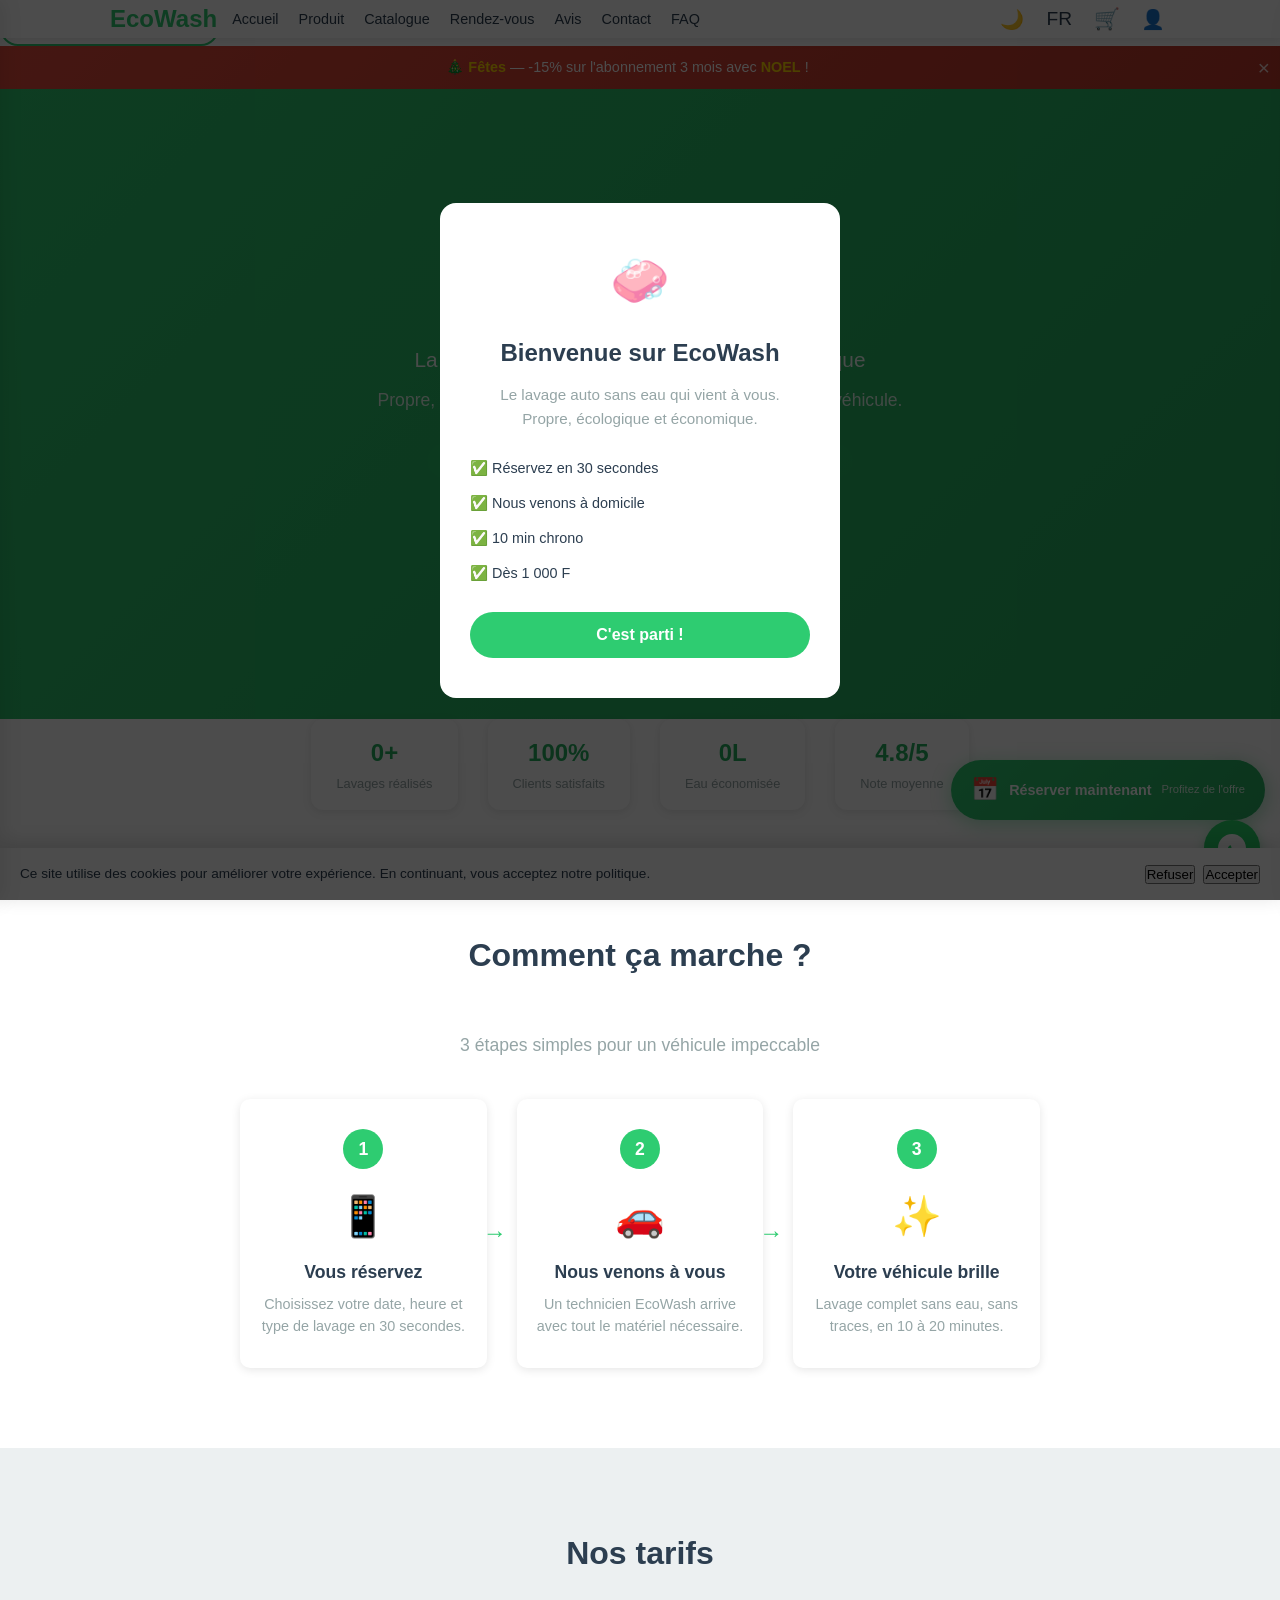
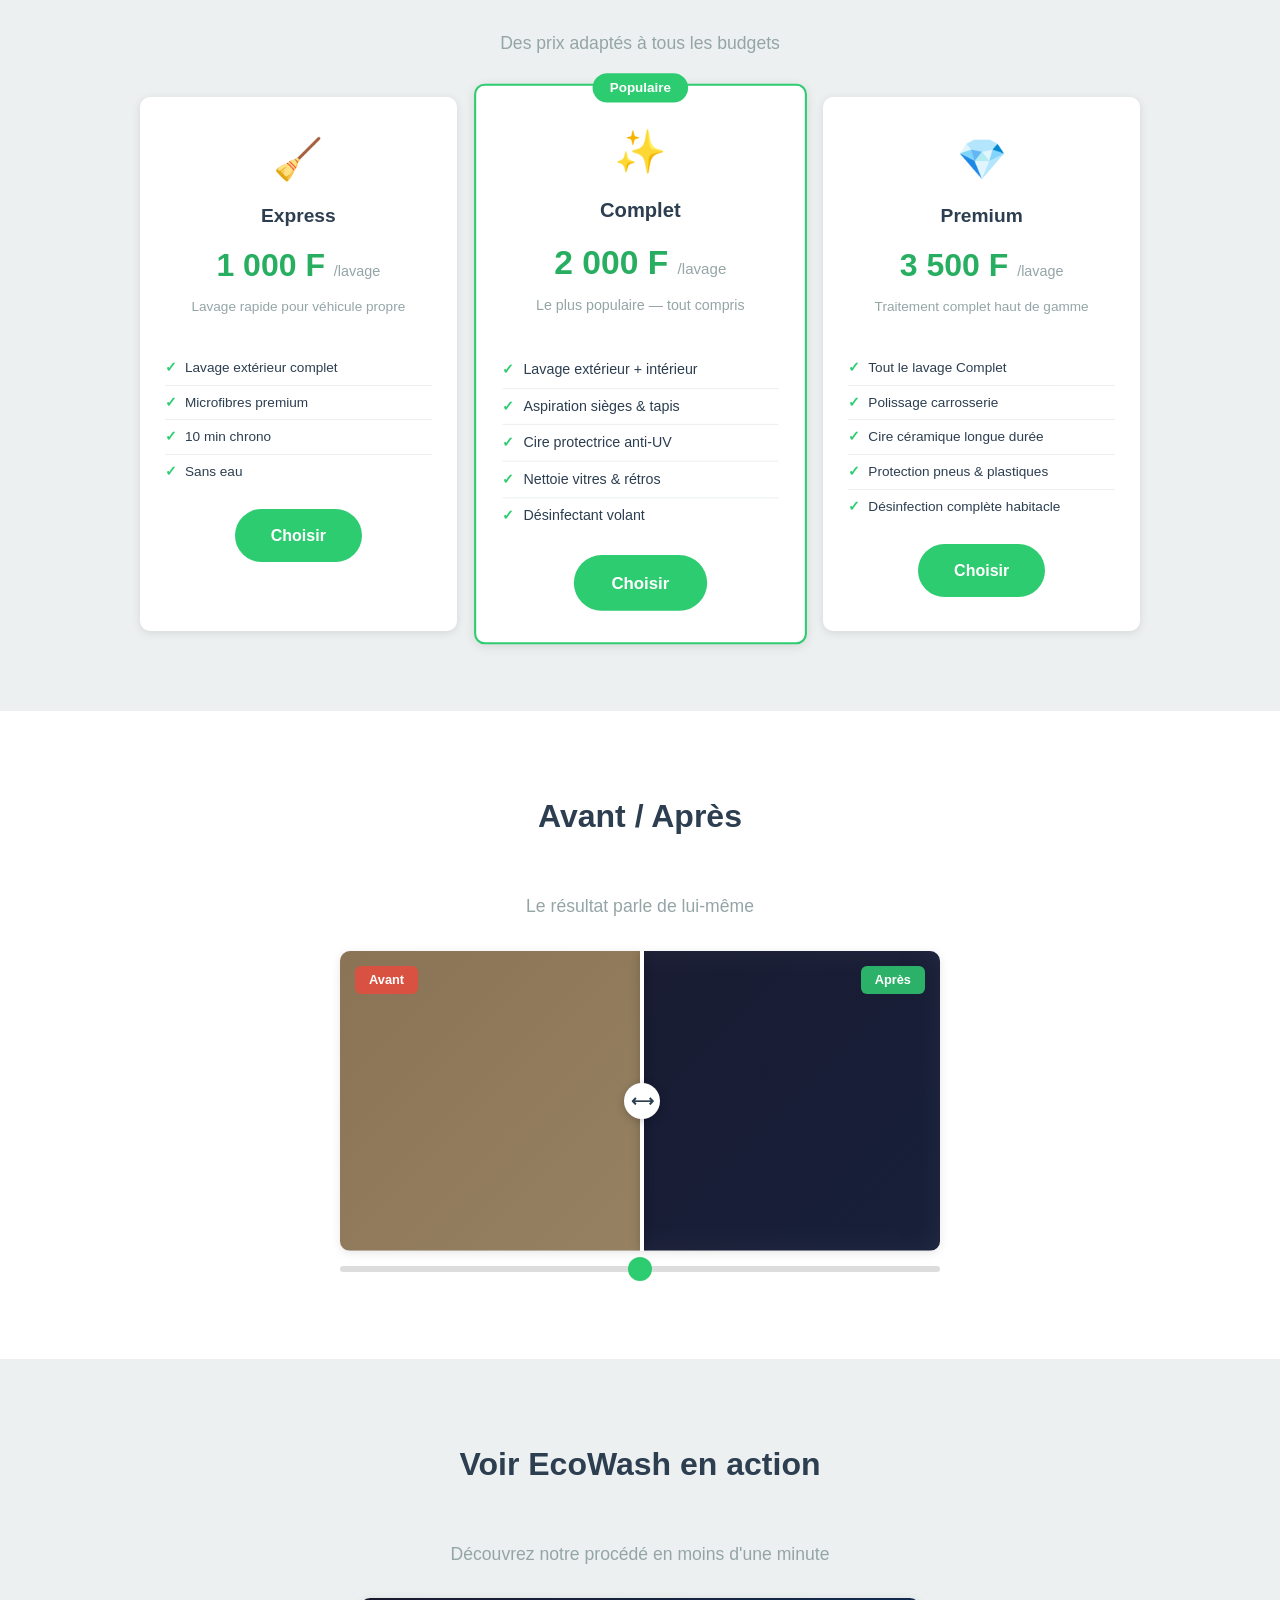
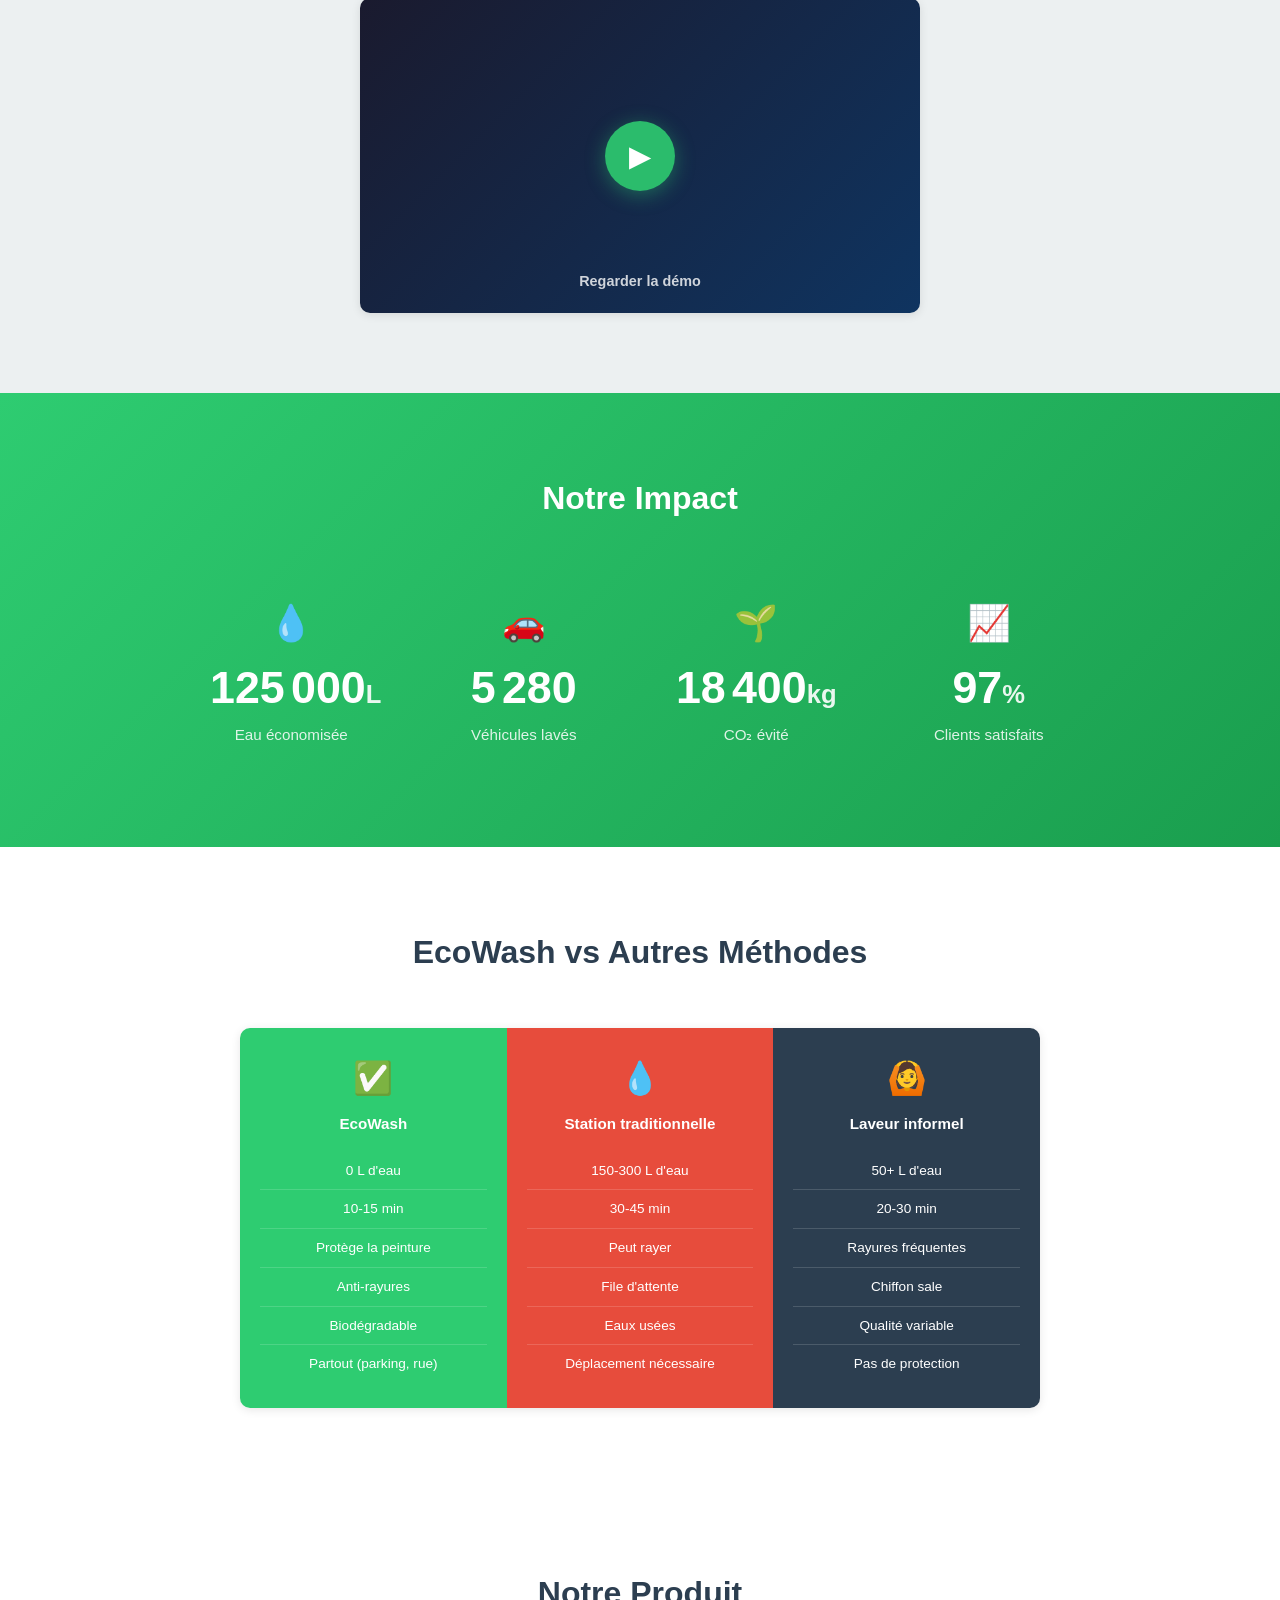
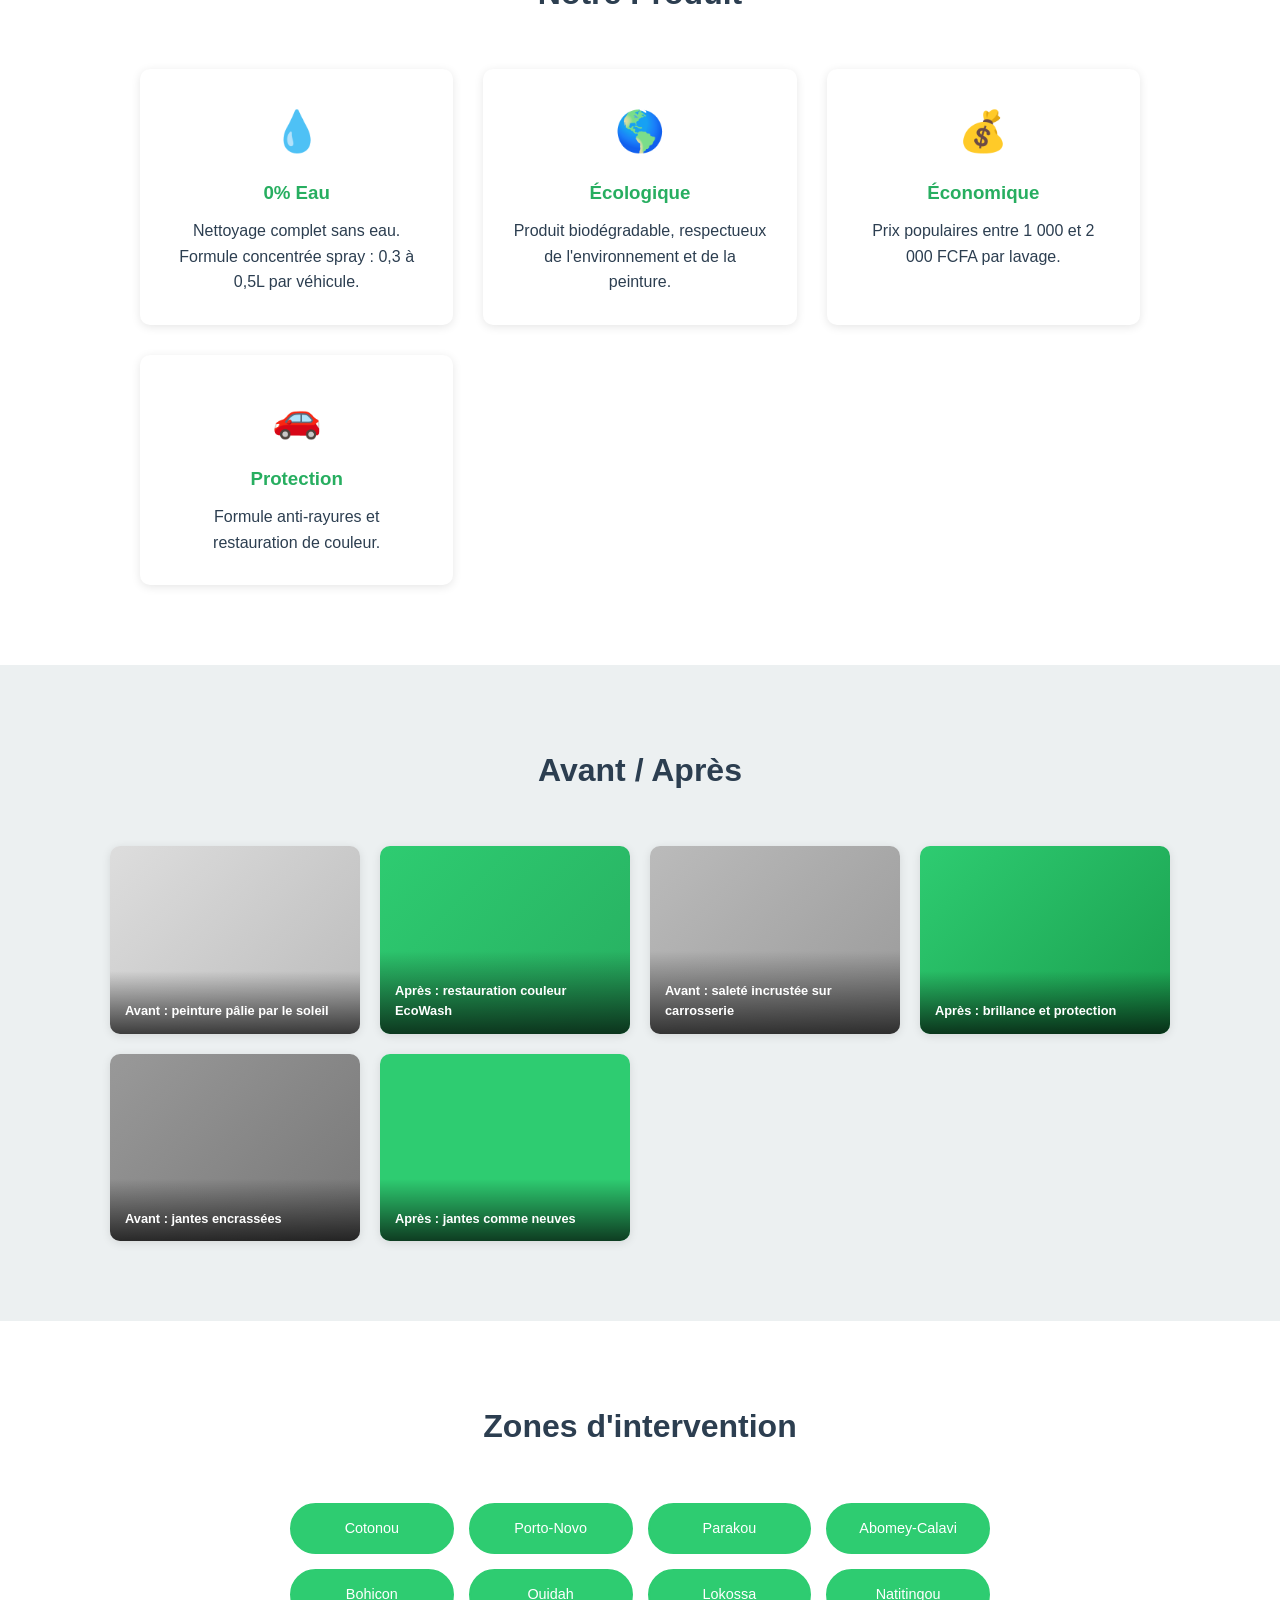
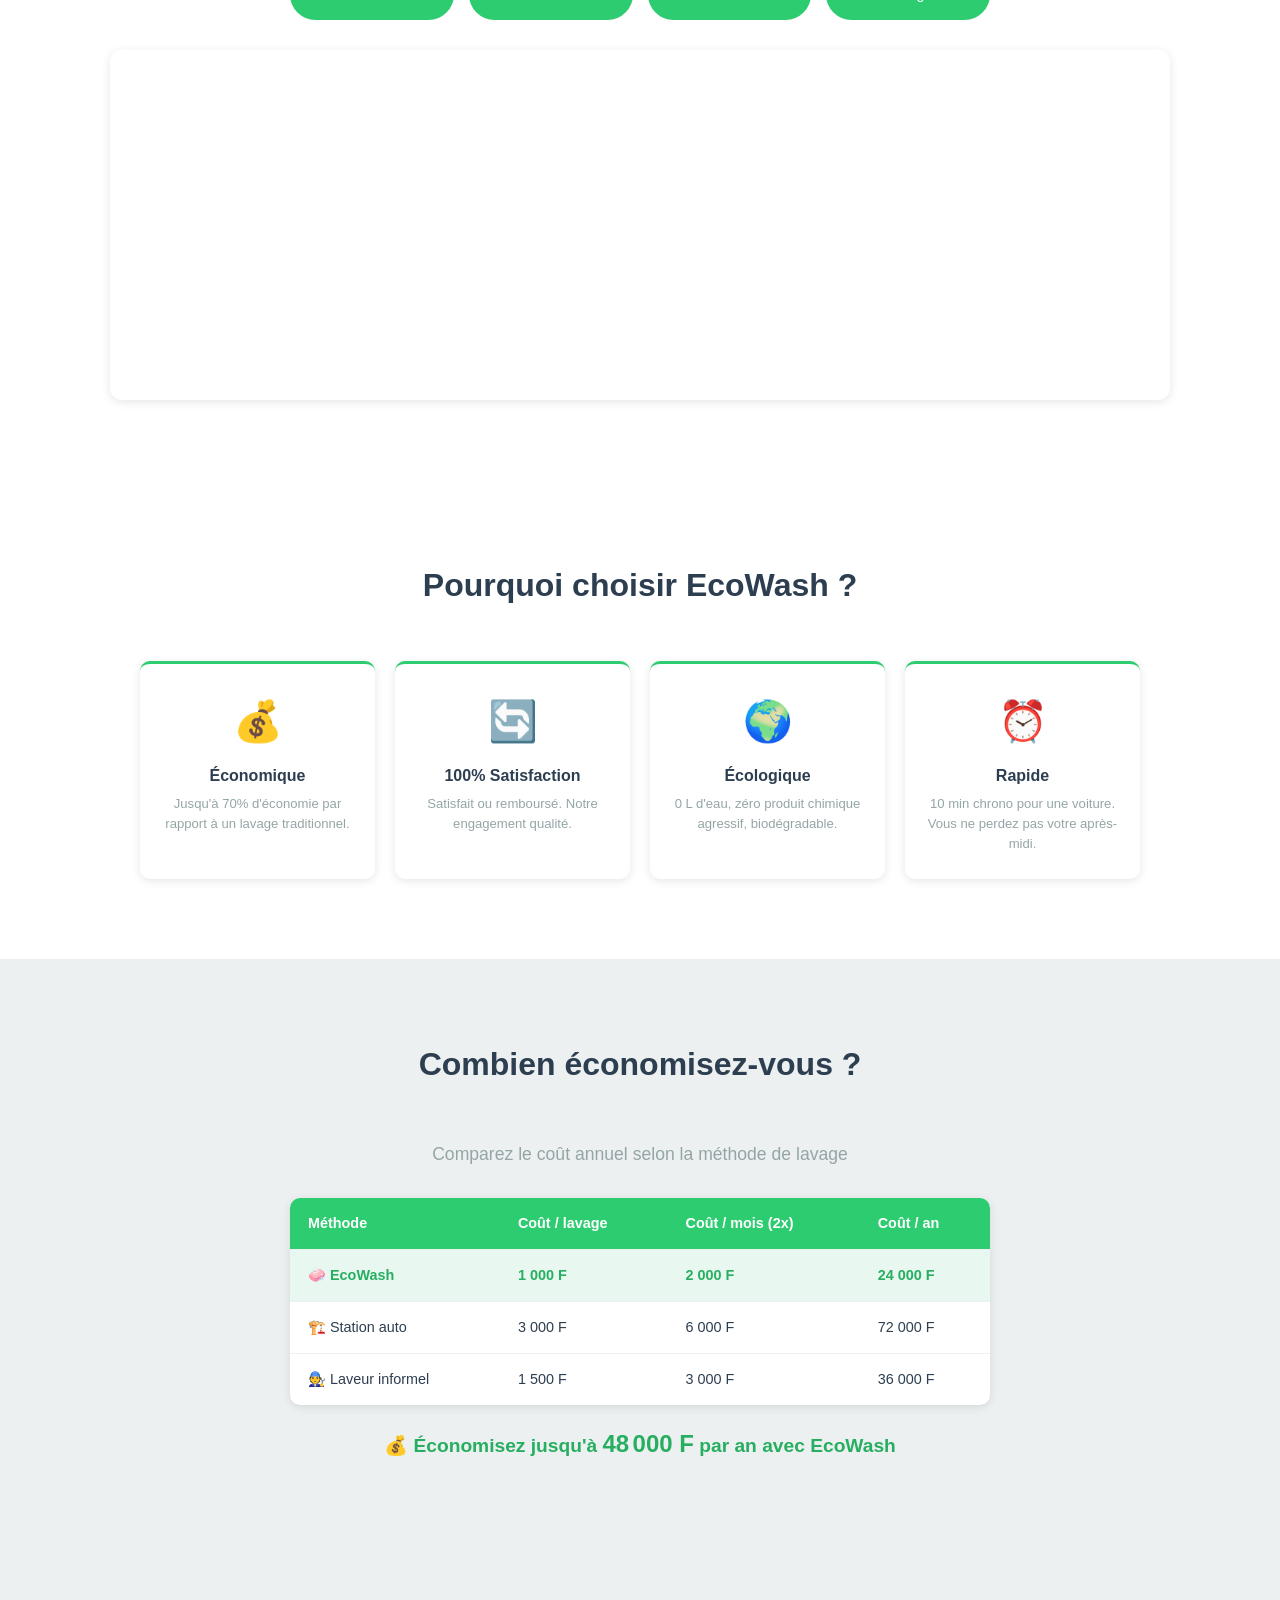
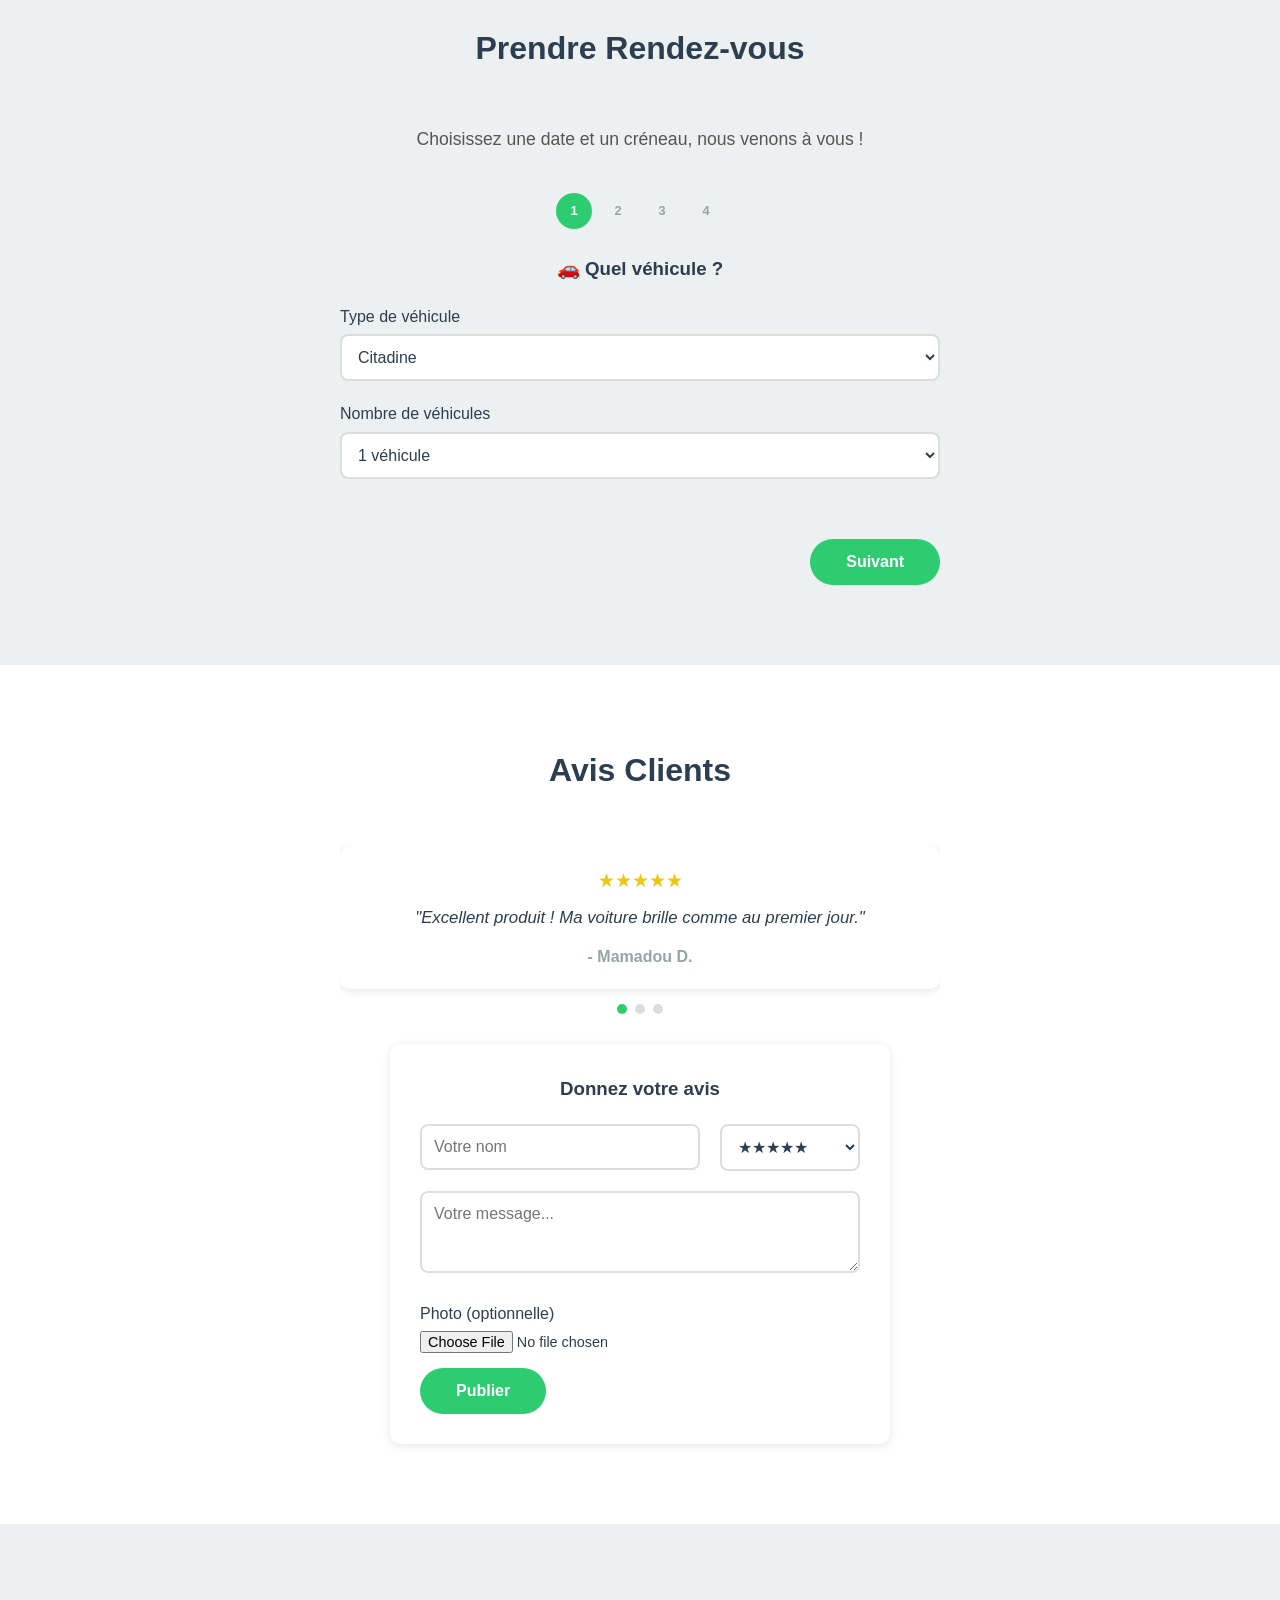
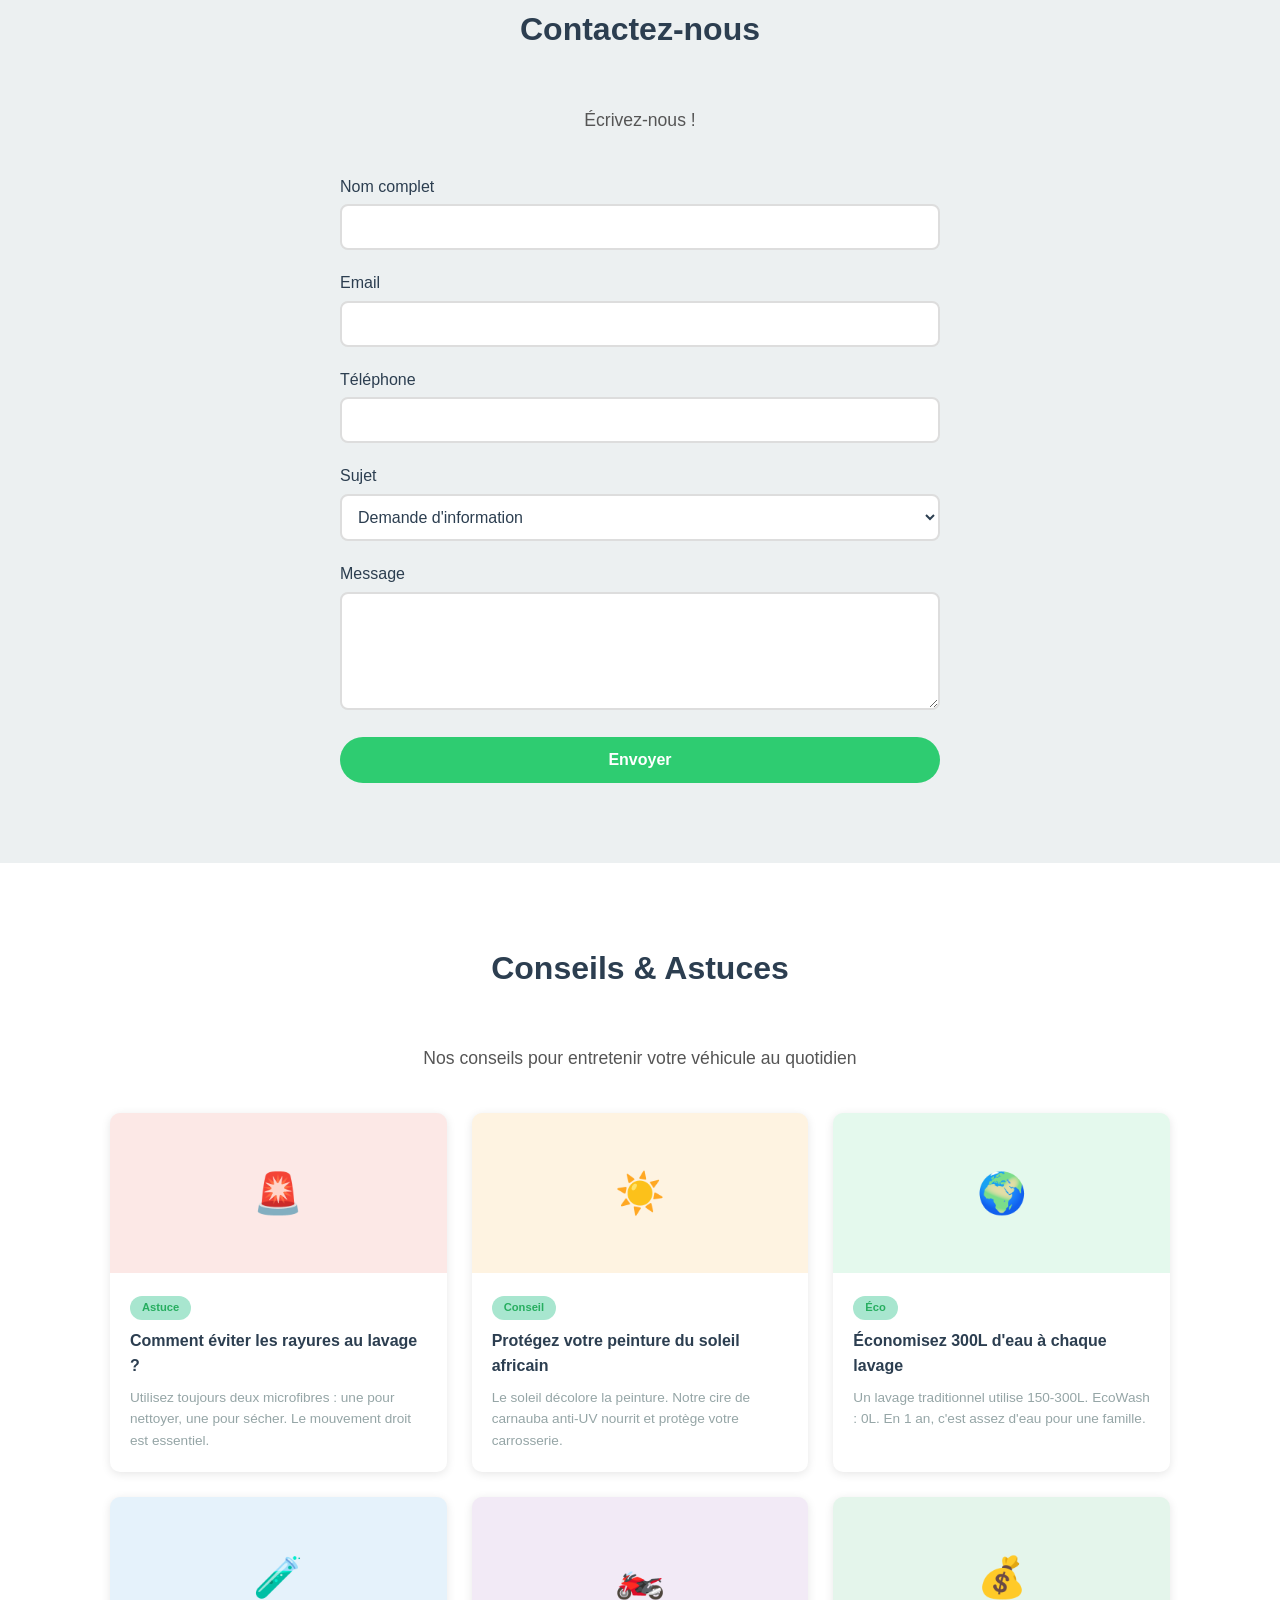
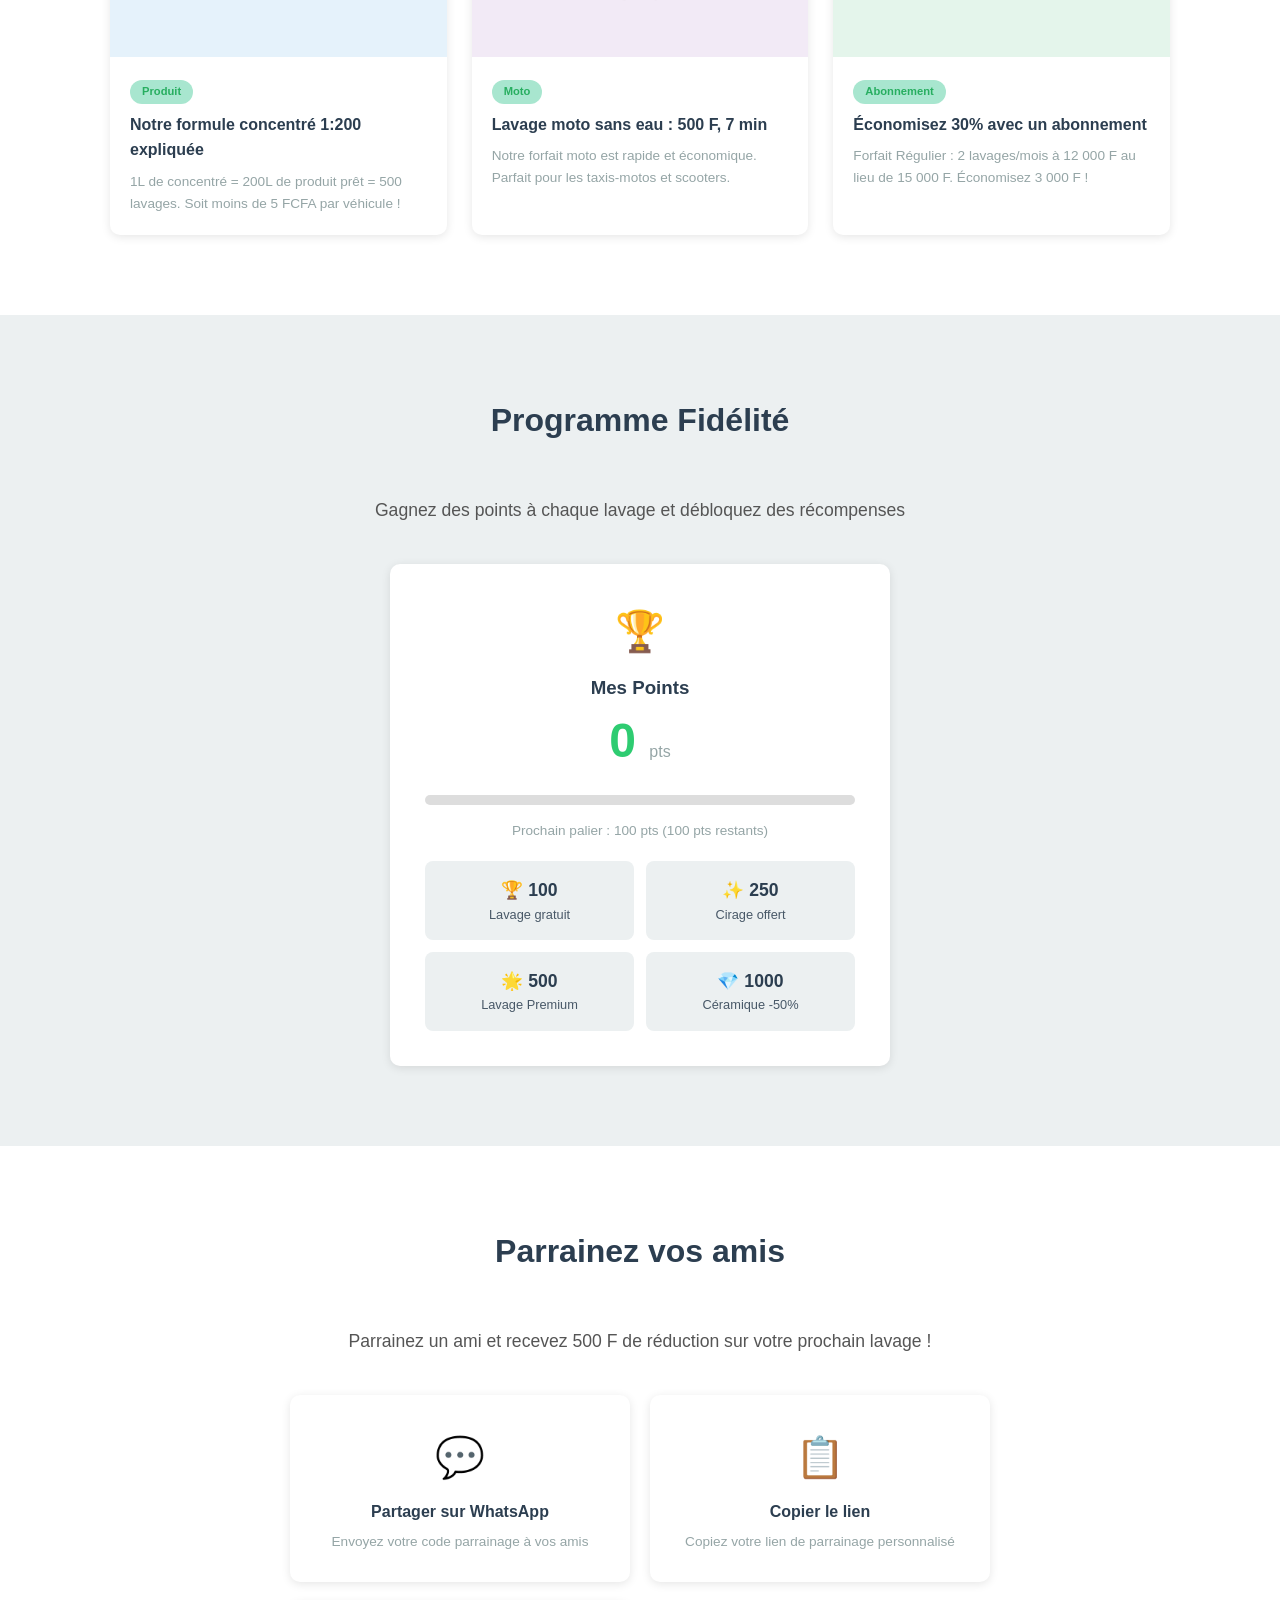
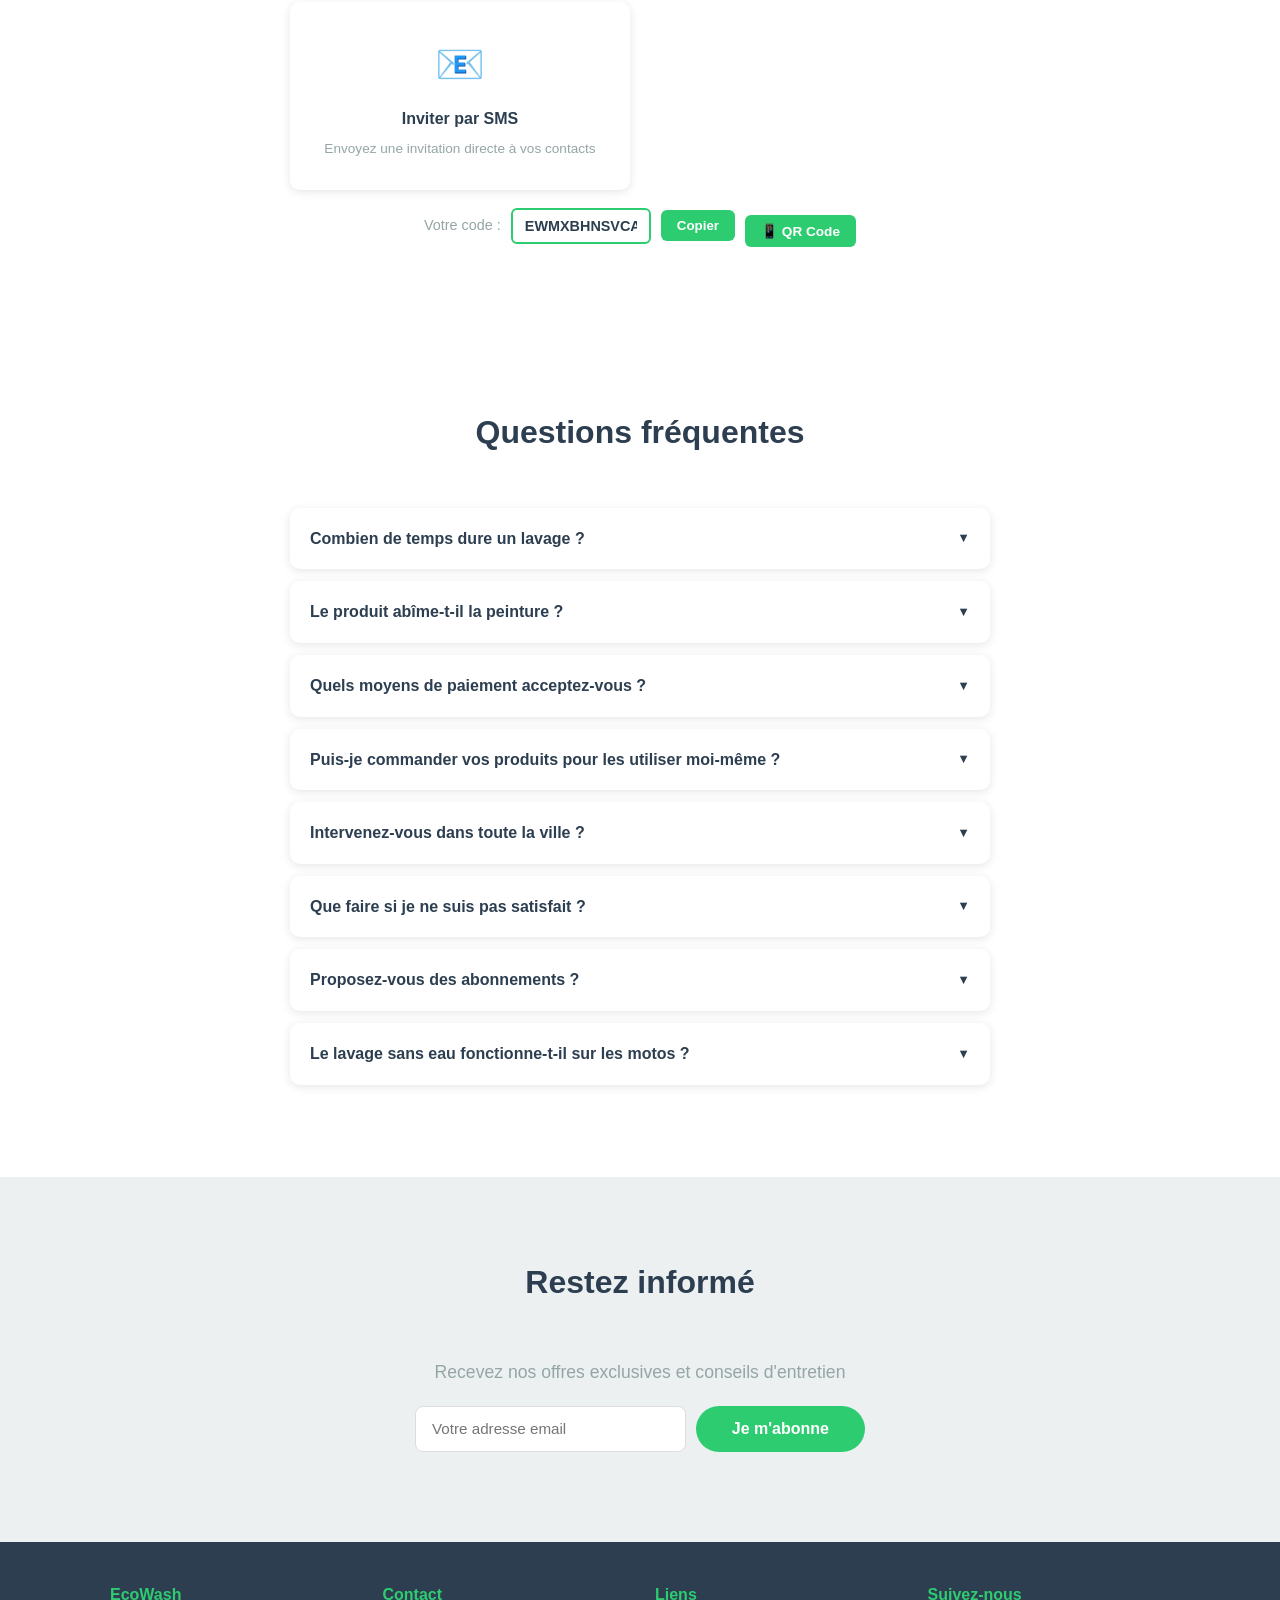
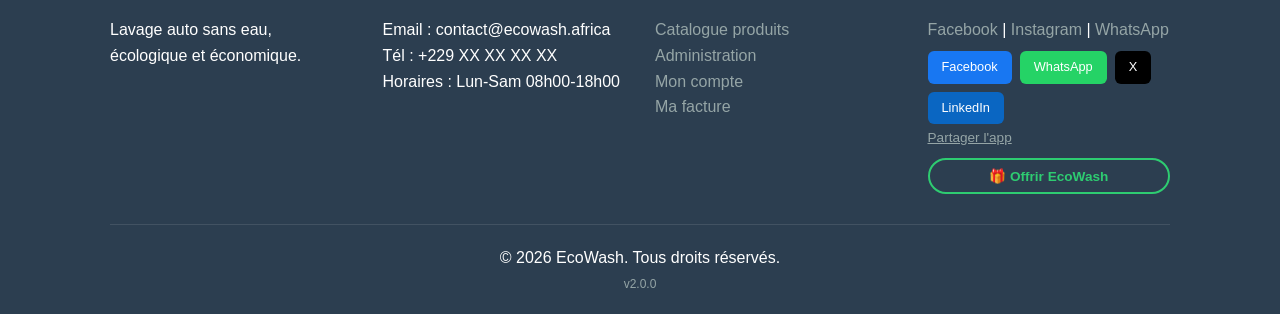
==== commit 39846f19: "Nouvelles fonctionnalités : Paiement Mobile Money, Dashboard amélioré, Carte Leaflet, Mode Prestatai" ====
--- a/index.html
+++ b/index.html
@@ -20,6 +20,7 @@
     <link rel="apple-touch-icon" href="images/icon-512.svg">
     <title>EcoWash - Lavage Auto Sans Eau</title>
     <link rel="stylesheet" href="css/style.css">
+    <link rel="stylesheet" href="https://unpkg.com/leaflet@1.9.4/dist/leaflet.css" />
     <script type="application/ld+json">
     {
         "@context": "https://schema.org",
@@ -205,9 +206,8 @@
         <div class="container">
             <h2 class="fade-in" data-i18n="zones.title">Zones d'intervention</h2>
             <div class="zones-grid fade-in" id="zones-grid"></div>
-            <div class="map-wrapper fade-in" id="map-wrapper" style="margin-top:30px;border-radius:12px;overflow:hidden;box-shadow:var(--shadow)">
-                <iframe src="https://www.google.com/maps/embed?pb=!1m18!1m12!1m3!1d4047317.1789277657!2d0.6942684851758077!3d7.593508589853942!2m3!1f0!2f0!3f0!3m2!1i1024!2i768!4f13.1!3m3!1m2!1s0x102196e1d8e1e9c9%3A0x7f1d5b9a9c9c8c0f!2sBenin!5e0!3m2!1sfr!2s!4v1" width="100%" height="350" style="border:0;display:block" allowfullscreen loading="lazy" referrerpolicy="no-referrer-when-downgrade"></iframe>
-            </div>
+            <div class="zones-grid fade-in" id="zones-grid"></div>
+            <div class="map-wrapper fade-in" id="map-wrapper" style="margin-top:30px;border-radius:12px;overflow:hidden;box-shadow:var(--shadow);height:350px"></div>
         </div>
     </section>
 
@@ -518,6 +518,57 @@
         </div>
     </footer>
 
+    <div class="modal-overlay" id="payment-modal" onclick="closePaymentModal(event)">
+        <div class="modal-content" style="max-width:420px;text-align:center">
+            <div class="modal-header">
+                <h2>Paiement Mobile Money</h2>
+                <button class="chat-close" onclick="closePaymentModal()">&times;</button>
+            </div>
+            <div id="payment-init">
+                <div style="font-size:2rem;margin:15px 0">&#128179;</div>
+                <p style="font-size:1.2rem;font-weight:600" id="payment-amount">0 FCFA</p>
+                <p style="color:var(--gray);margin:5px 0">via <strong id="payment-method-name">Orange Money</strong></p>
+                <div class="form-group" style="margin-top:15px">
+                    <label for="payment-phone">Votre numéro Mobile Money</label>
+                    <input type="tel" id="payment-phone" placeholder="+229 XX XX XX XX" required>
+                </div>
+                <div id="payment-terms" style="font-size:.8rem;color:var(--gray);margin-top:10px">
+                    En confirmant, vous autorisez le débit de ce montant sur votre compte Mobile Money.
+                </div>
+                <div style="display:flex;gap:10px;margin-top:20px">
+                    <button class="btn btn-block" onclick="startPayment()">✅ Payer</button>
+                    <button class="btn btn-block btn-outline" onclick="closePaymentModal()">Annuler</button>
+                </div>
+            </div>
+            <div id="payment-progress" style="display:none;padding:10px 0">
+                <div id="payment-step-1" class="payment-step">
+                    <div class="payment-spinner"></div>
+                    <span>Envoi de la demande à <span id="payment-op">Orange Money</span>...</span>
+                </div>
+                <div id="payment-step-2" class="payment-step" style="display:none">
+                    <div class="payment-spinner"></div>
+                    <span>Confirmation via USSD <strong>*144#</strong></span>
+                </div>
+                <div id="payment-step-3" class="payment-step" style="display:none">
+                    <div style="font-size:1.5rem;color:var(--success,#27ae60)">&#10003;</div>
+                    <span>Paiement reçu !</span>
+                </div>
+                <div id="payment-result" style="display:none;margin-top:20px">
+                    <div style="background:#f0faf0;border-radius:8px;padding:15px;font-size:.85rem">
+                        <p style="margin-bottom:5px">Transaction <strong id="payment-txid">TX-XXXXX</strong></p>
+                        <p style="color:var(--gray)">Montant: <strong id="payment-tx-amount">0 FCFA</strong></p>
+                        <p style="color:var(--gray)">Date: <span id="payment-tx-date"></span></p>
+                    </div>
+                    <button class="btn btn-block" style="margin-top:15px" onclick="confirmPaidBooking()">✅ Finaliser la réservation</button>
+                </div>
+                <div id="payment-failed" style="display:none;margin-top:15px">
+                    <p style="color:#e74c3c">&#10060; Paiement échoué. Veuillez réessayer.</p>
+                    <button class="btn btn-block" onclick="retryPayment()">Réessayer</button>
+                </div>
+            </div>
+        </div>
+    </div>
+
     <div class="modal-overlay" id="client-modal" onclick="closeClientDashboard(event)">
         <div class="modal-content" style="max-width:600px">
             <div class="modal-header">
@@ -534,6 +585,20 @@
             </div>
             <div id="client-dashboard" class="hidden">
                 <div class="stats-grid" id="client-stats" style="margin-bottom:20px"></div>
+                <div id="client-impact" style="display:flex;justify-content:center;gap:20px;margin-bottom:20px;flex-wrap:wrap">
+                    <div class="impact-mini" style="text-align:center;padding:10px 15px;background:var(--light);border-radius:8px;font-size:.8rem">
+                        <div style="font-size:1.3rem;font-weight:700;color:var(--primary)" id="ci-water">0 L</div>
+                        <div style="color:var(--gray)">💧 Eau économisée</div>
+                    </div>
+                    <div class="impact-mini" style="text-align:center;padding:10px 15px;background:var(--light);border-radius:8px;font-size:.8rem">
+                        <div style="font-size:1.3rem;font-weight:700;color:var(--primary-dark)" id="ci-co2">0 kg</div>
+                        <div style="color:var(--gray)">🌿 CO₂ évité</div>
+                    </div>
+                    <div class="impact-mini" style="text-align:center;padding:10px 15px;background:var(--light);border-radius:8px;font-size:.8rem">
+                        <div style="font-size:1.3rem;font-weight:700;color:#e67e22" id="ci-points">0</div>
+                        <div style="color:var(--gray)">⭐ Points fidélité</div>
+                    </div>
+                </div>
                 <h3 style="margin-bottom:10px">Mes badges</h3>
                 <div id="client-badges" style="display:flex;flex-wrap:wrap;gap:10px;margin-bottom:20px"></div>
                 <h3 style="margin-bottom:10px">Mon historique</h3>
@@ -541,6 +606,7 @@
                 <div style="margin-top:20px;padding-top:15px;border-top:1px solid #eee;display:flex;gap:10px;flex-wrap:wrap">
                     <button class="btn btn-outline" onclick="shareReferral()">📤 Parrainer</button>
                     <button class="btn btn-outline" onclick="viewInvoices()">📄 Mes factures</button>
+                    <button class="btn btn-outline" onclick="downloadStatement()">📊 Mon relevé</button>
                     <button class="btn btn-outline" onclick="clientLogout()">Déconnexion</button>
                 </div>
             </div>
@@ -625,6 +691,7 @@
         </div>
     </div>
 
+    <script src="https://unpkg.com/leaflet@1.9.4/dist/leaflet.js"></script>
     <script src="js/config.js"></script>
     <script src="js/i18n.js"></script>
     <script src="js/cart.js"></script>
--- a/css/style.css
+++ b/css/style.css
@@ -8,6 +8,7 @@
     --shadow: 0 2px 10px rgba(0,0,0,0.1); --shadow-lg: 0 8px 30px rgba(0,0,0,0.12);
     --sat: env(safe-area-inset-top, 0px); --sab: env(safe-area-inset-bottom, 0px);
     --radius: 10px; --transition: .3s ease;
+    --success: #27ae60;
 }
 
 [data-theme="dark"] {
@@ -642,6 +643,27 @@
     .container { max-width: 1200px; }
 }
 
+/* === SLIDE DRAWER MOBILE NAV === */
+.drawer-overlay { position: fixed; inset: 0; background: rgba(0,0,0,.4); z-index: 1998; display: none; }
+.drawer-overlay.show { display: block; }
+.drawer-nav { position: fixed; top: 0; left: -280px; width: 280px; height: 100%; background: var(--card-bg); z-index: 1999; transition: left .3s ease; box-shadow: 2px 0 20px rgba(0,0,0,.1); overflow-y: auto; }
+.drawer-nav.open { left: 0; }
+.drawer-nav .drawer-header { display: flex; justify-content: space-between; align-items: center; padding: 20px; border-bottom: 1px solid var(--light); }
+.drawer-nav .drawer-header .logo { font-size: 1.2rem; font-weight: 700; color: var(--primary-dark); }
+.drawer-nav .drawer-header .drawer-close { background: none; border: none; font-size: 1.5rem; cursor: pointer; color: var(--text); }
+.drawer-nav ul { list-style: none; padding: 0; margin: 0; }
+.drawer-nav ul li { border-bottom: 1px solid var(--light); }
+.drawer-nav ul li a { display: block; padding: 15px 20px; text-decoration: none; color: var(--text); font-weight: 500; transition: background .2s; }
+.drawer-nav ul li a:hover { background: var(--light); color: var(--primary); }
+
+/* === STEP TRANSITIONS === */
+.booking-step { animation: stepFade .35s ease; }
+@keyframes stepFade { from { opacity: 0; transform: translateX(20px); } to { opacity: 1; transform: translateX(0); } }
+
+/* === QR CODE === */
+.qr-wrapper { text-align: center; padding: 20px; }
+.qr-wrapper canvas, .qr-wrapper img { display: block; margin: 0 auto; border-radius: 8px; }
+
 /* === LIGHTBOX === */
 .lightbox-overlay { position: fixed; inset: 0; background: rgba(0,0,0,.85); z-index: 6000; display: none; align-items: center; justify-content: center; padding: 20px; cursor: pointer; }
 .lightbox-overlay.show { display: flex; }
@@ -672,3 +694,26 @@
     .social-proof-item { padding: 12px 18px; min-width: 90px; }
     .exit-popup { margin: 10px; padding: 30px 20px; }
 }
+
+/* === PAIEMENT MOBILE MONEY === */
+.payment-step {
+    display: flex; align-items: center; gap: 12px; padding: 14px;
+    margin: 8px 0; background: var(--light); border-radius: 8px;
+    font-size: .9rem; color: var(--text); transition: all .3s;
+}
+.payment-spinner {
+    width: 20px; height: 20px; border: 3px solid var(--border);
+    border-top-color: var(--primary); border-radius: 50%;
+    animation: spin .8s linear infinite; flex-shrink: 0;
+}
+@keyframes spin { to { transform: rotate(360deg); } }
+.payment-step span { line-height: 1.3; }
+
+/* === CARTE LEAF === */
+.map-wrapper { z-index: 1; position: relative; }
+.map-wrapper .leaflet-container { border-radius: 12px; width: 100%; height: 100%; }
+
+/* === MODE PRESTATAIRE === */
+#tab-provider .msg-card { transition: all .3s; }
+#tab-provider .msg-card:hover { box-shadow: var(--shadow-lg); }
+.bk-status-btn:active { transform: scale(0.95); }
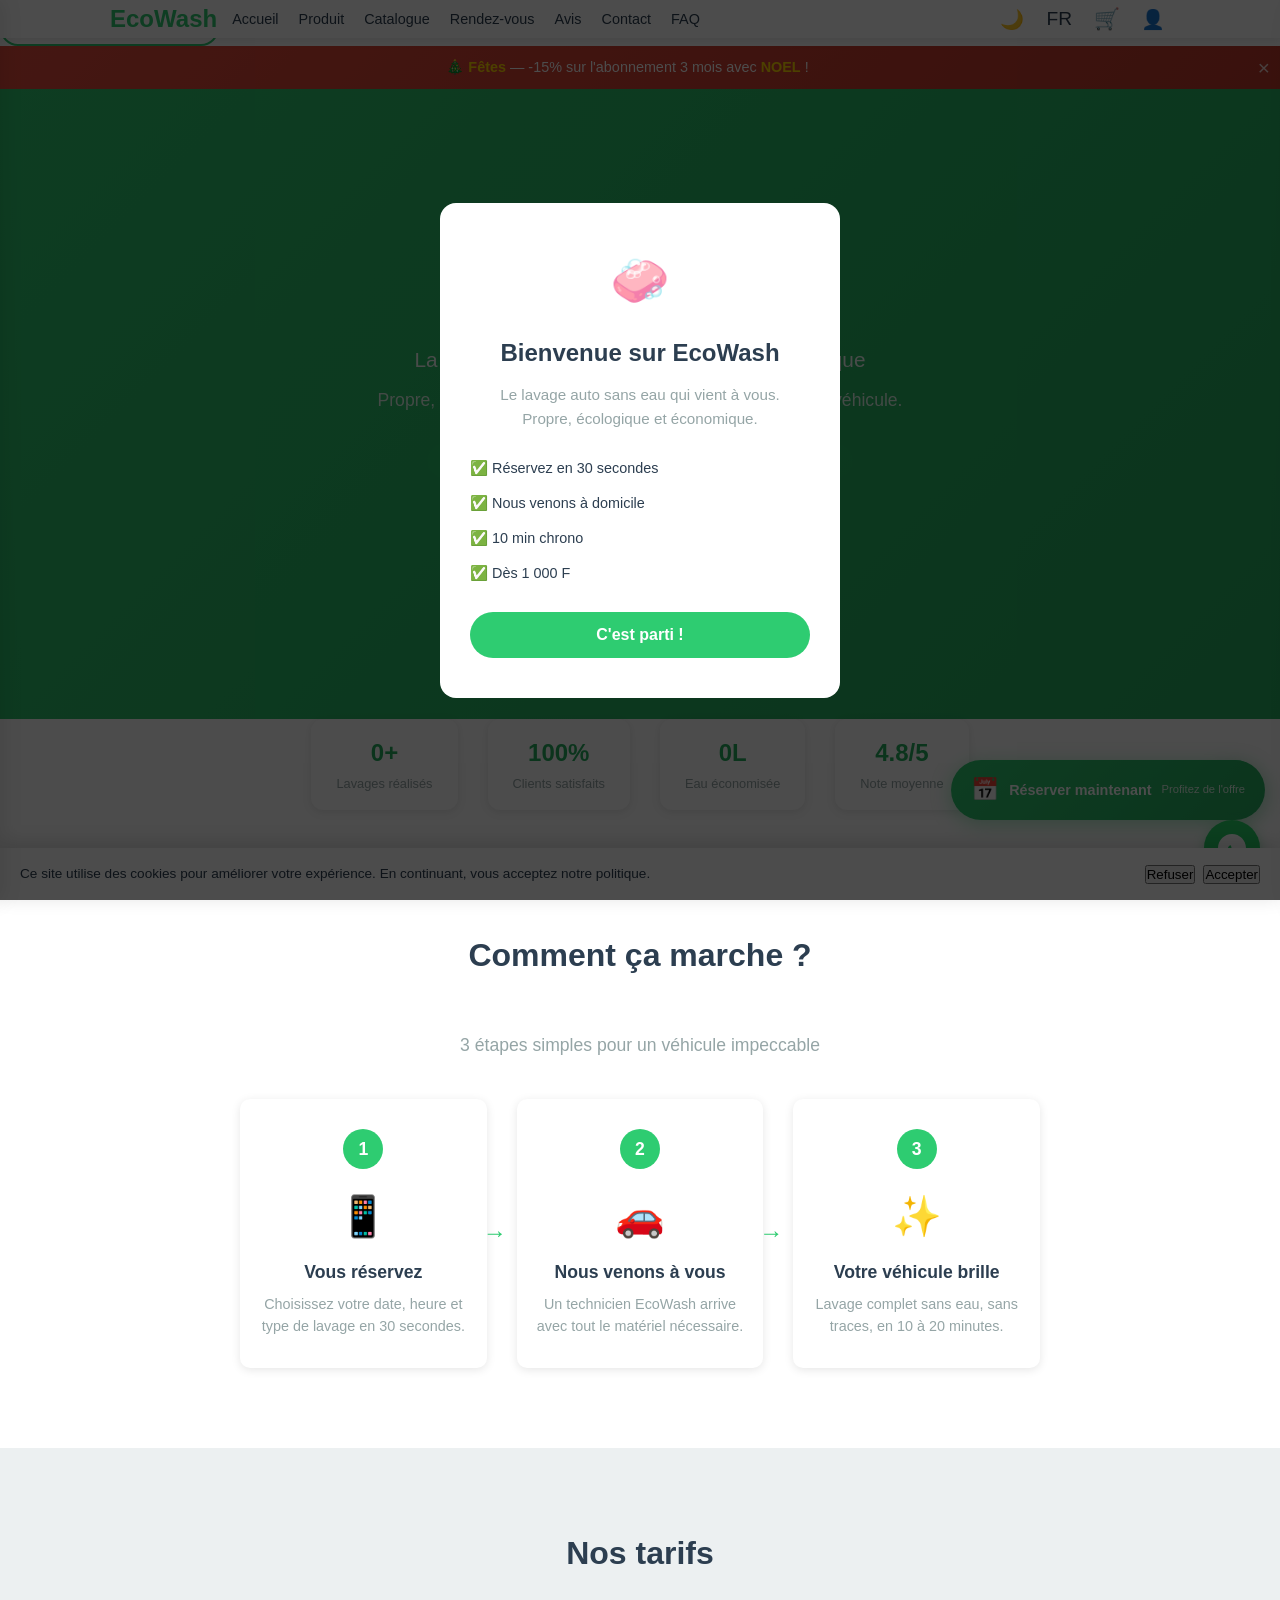
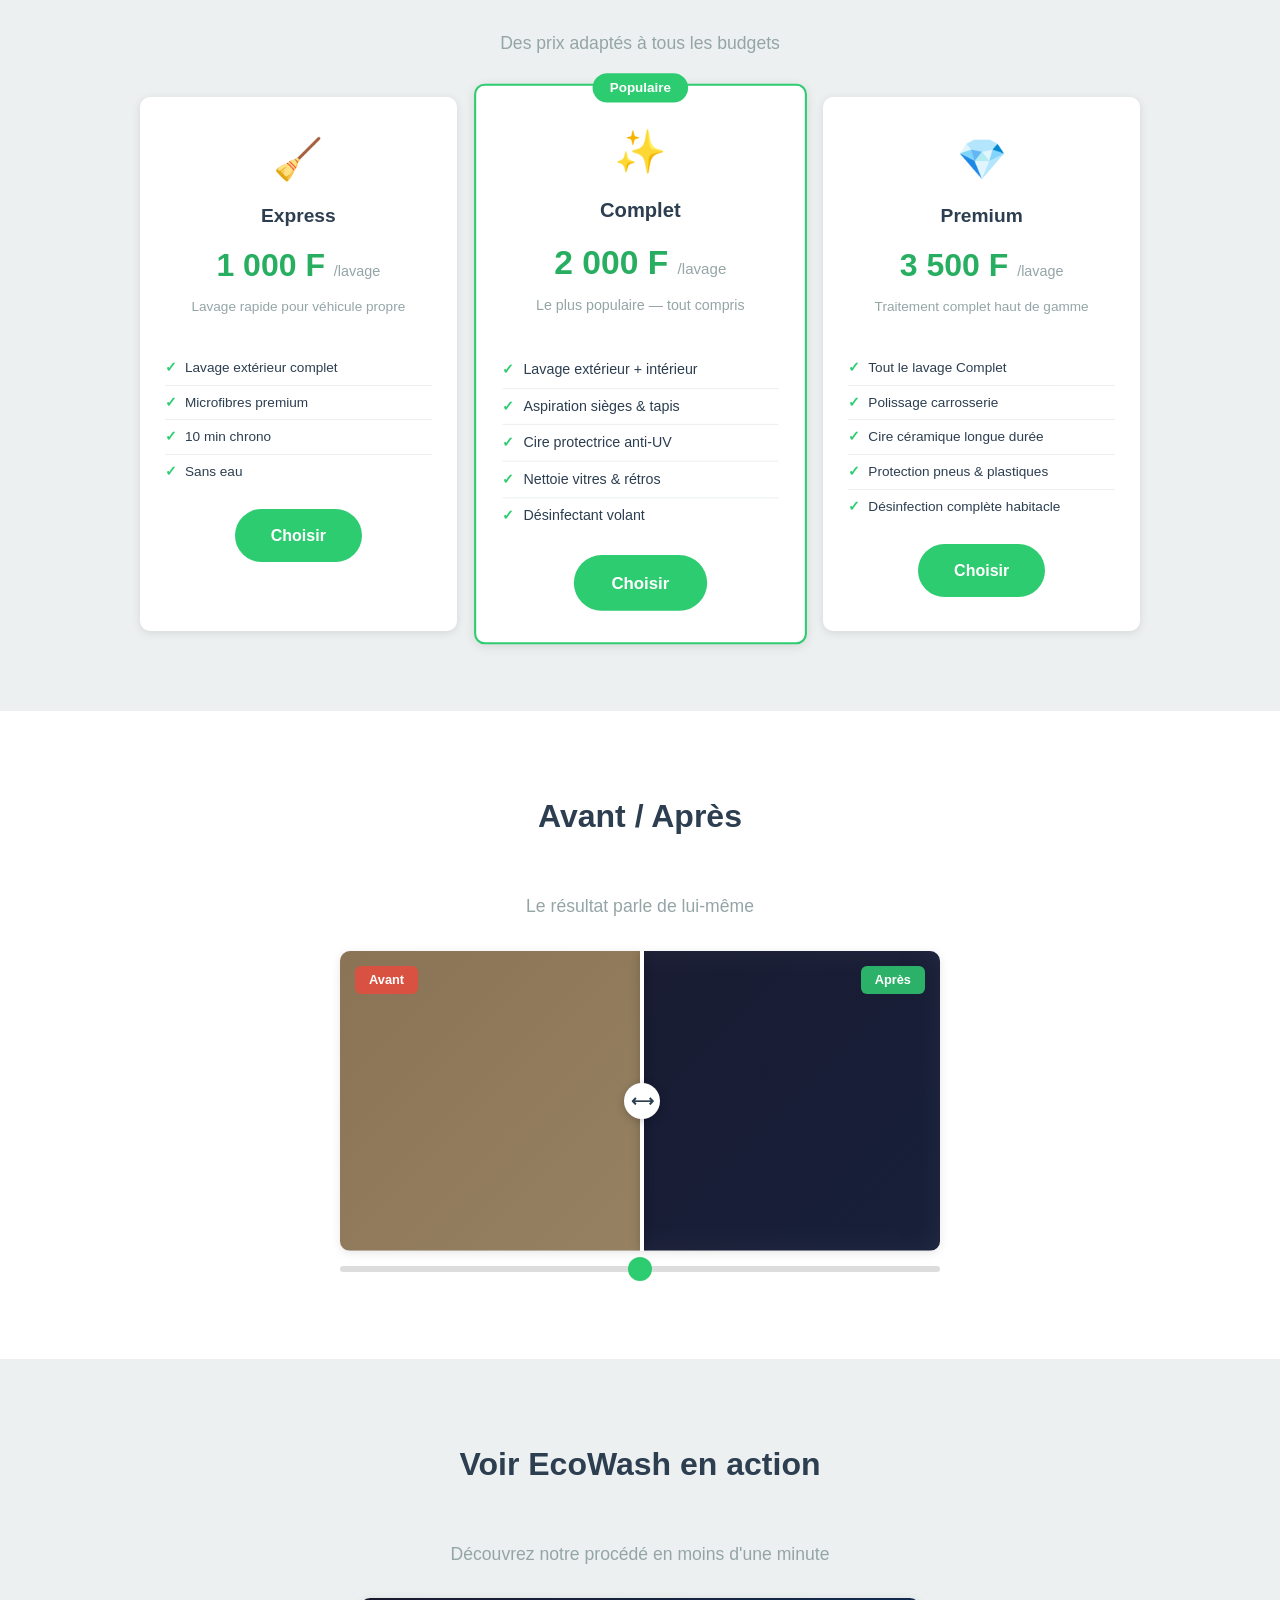
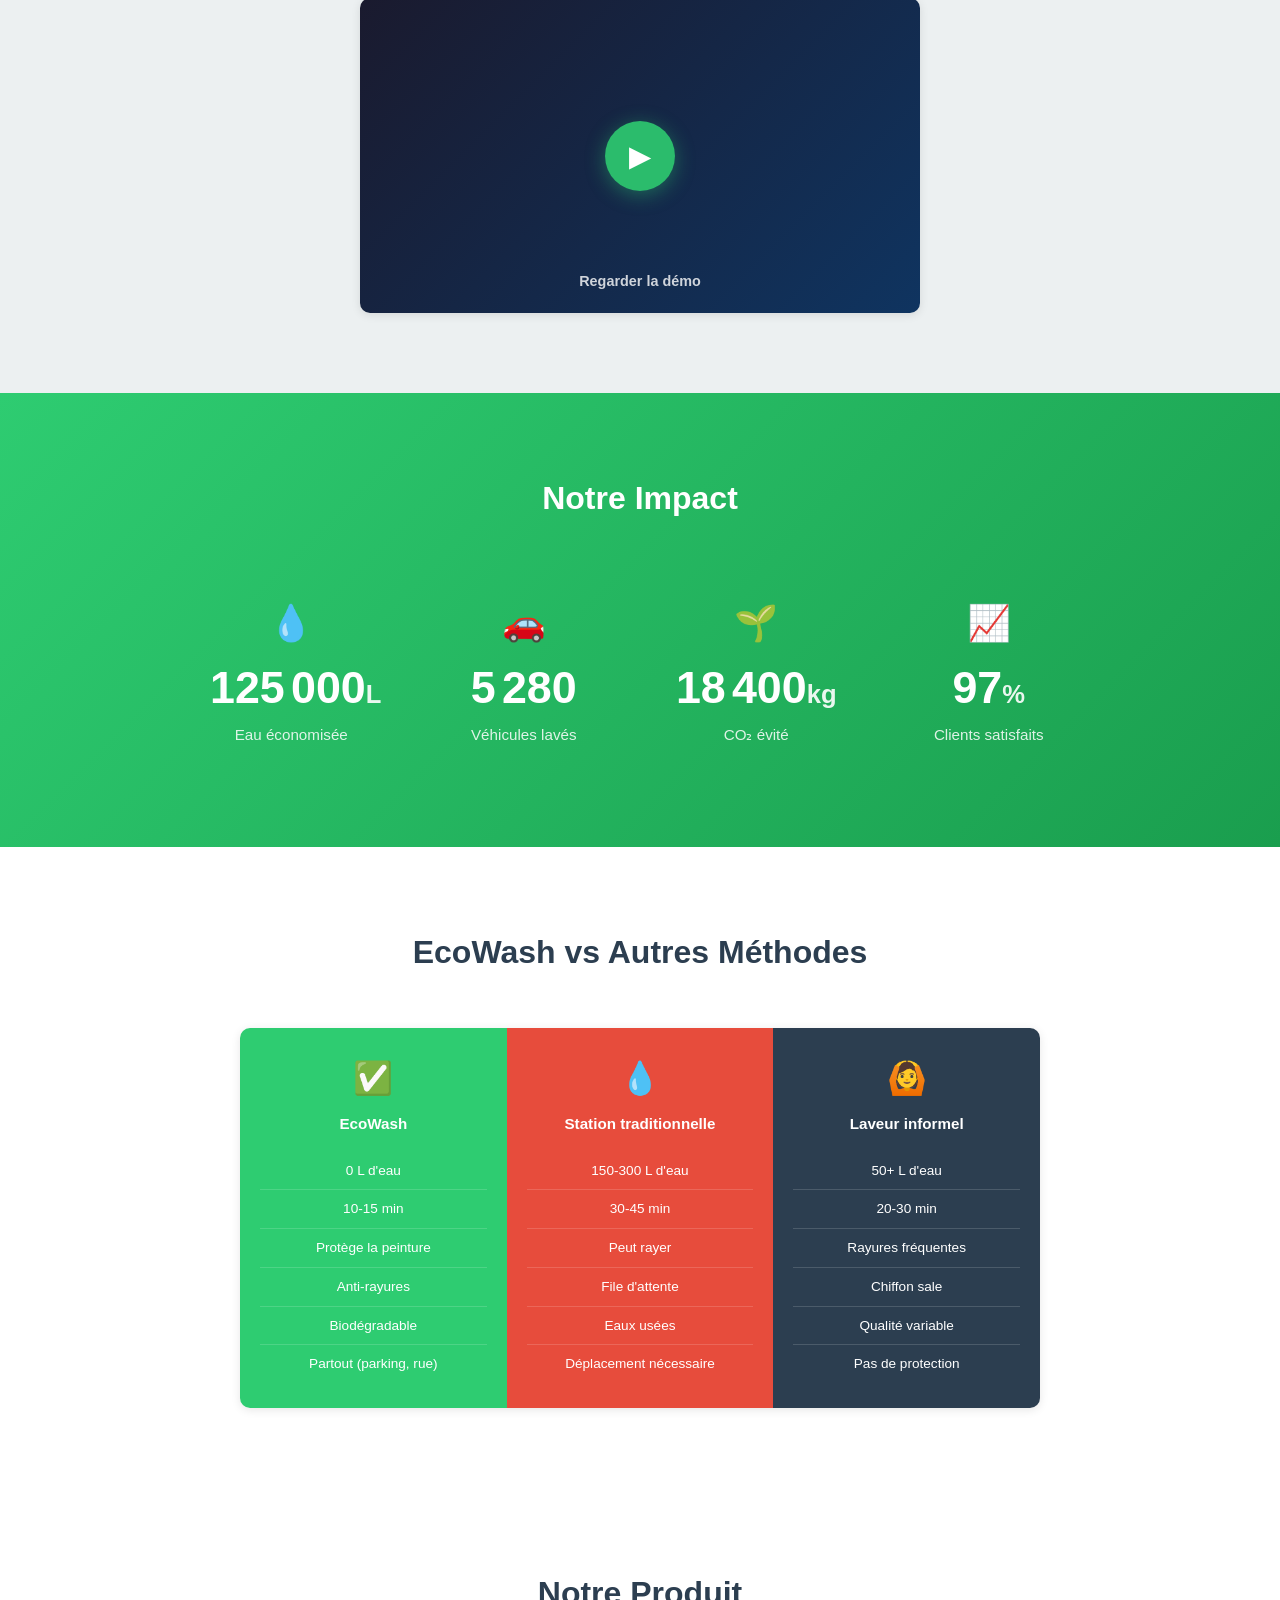
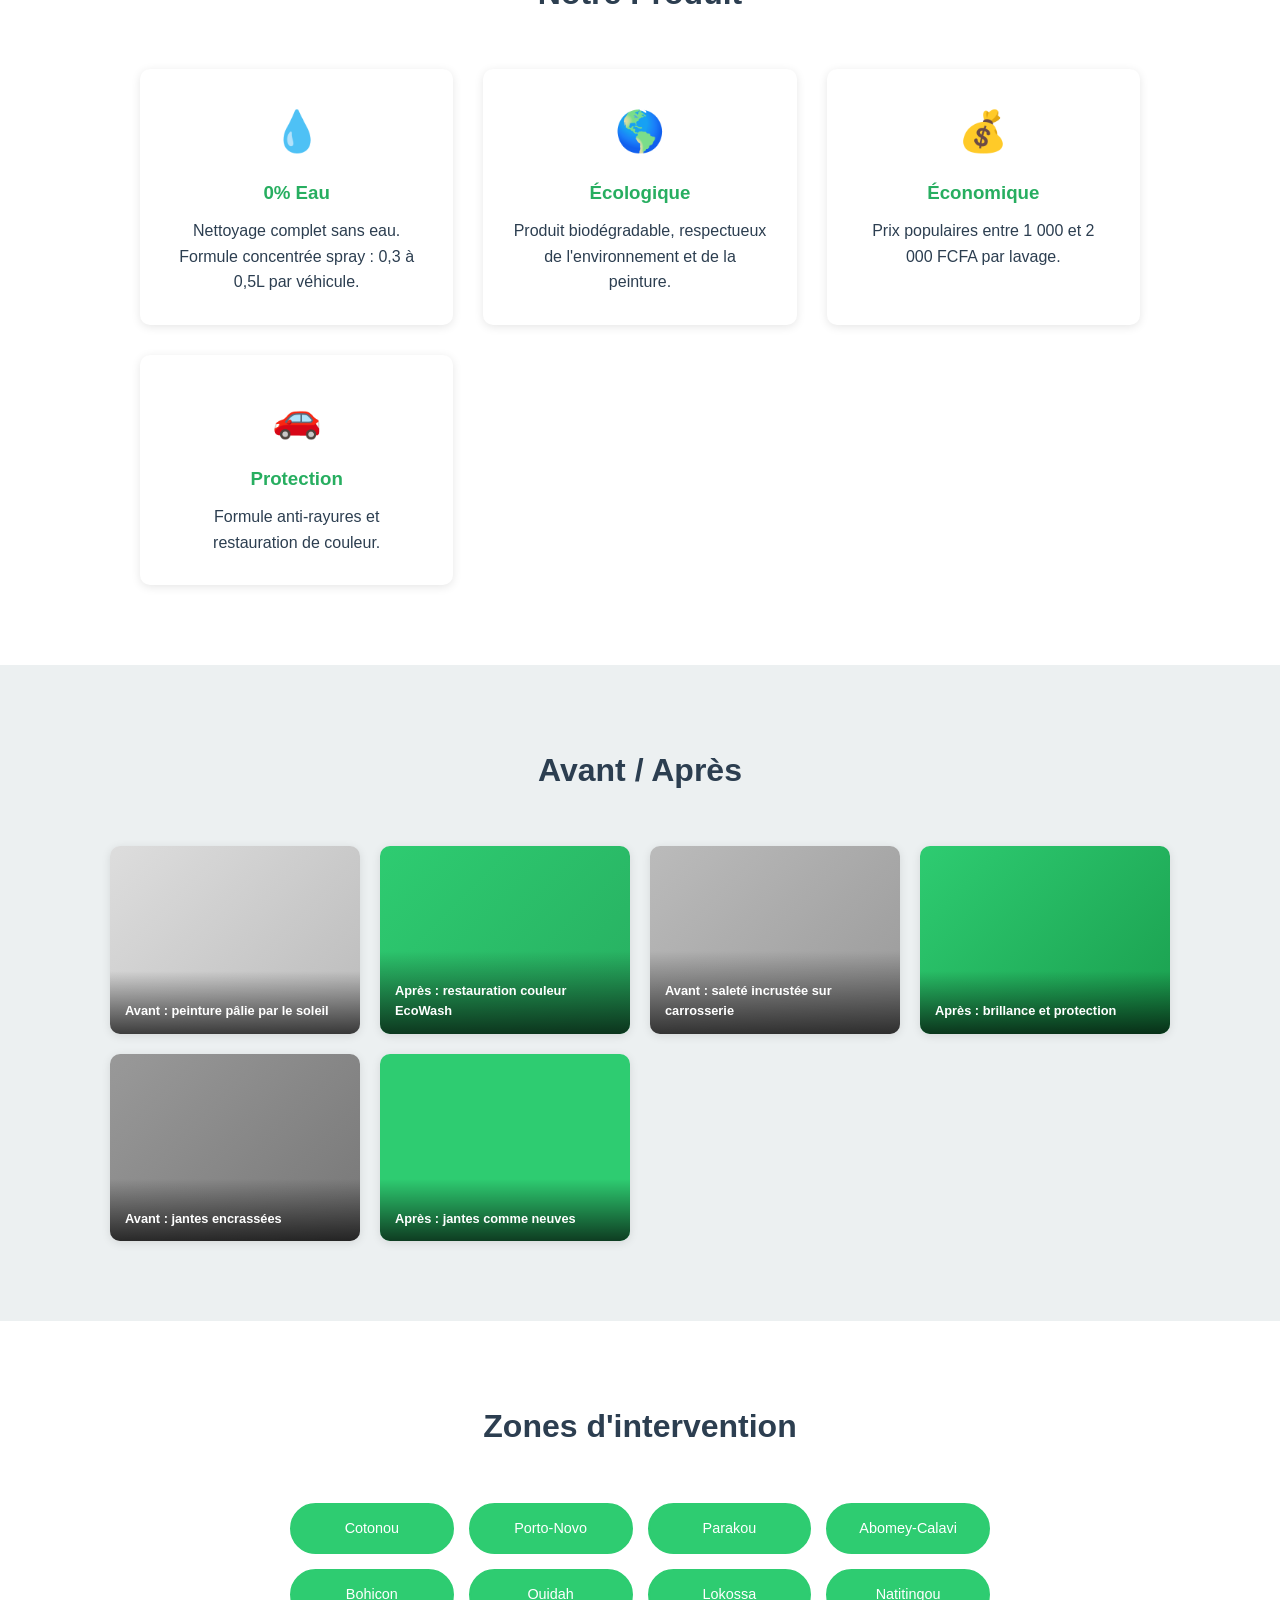
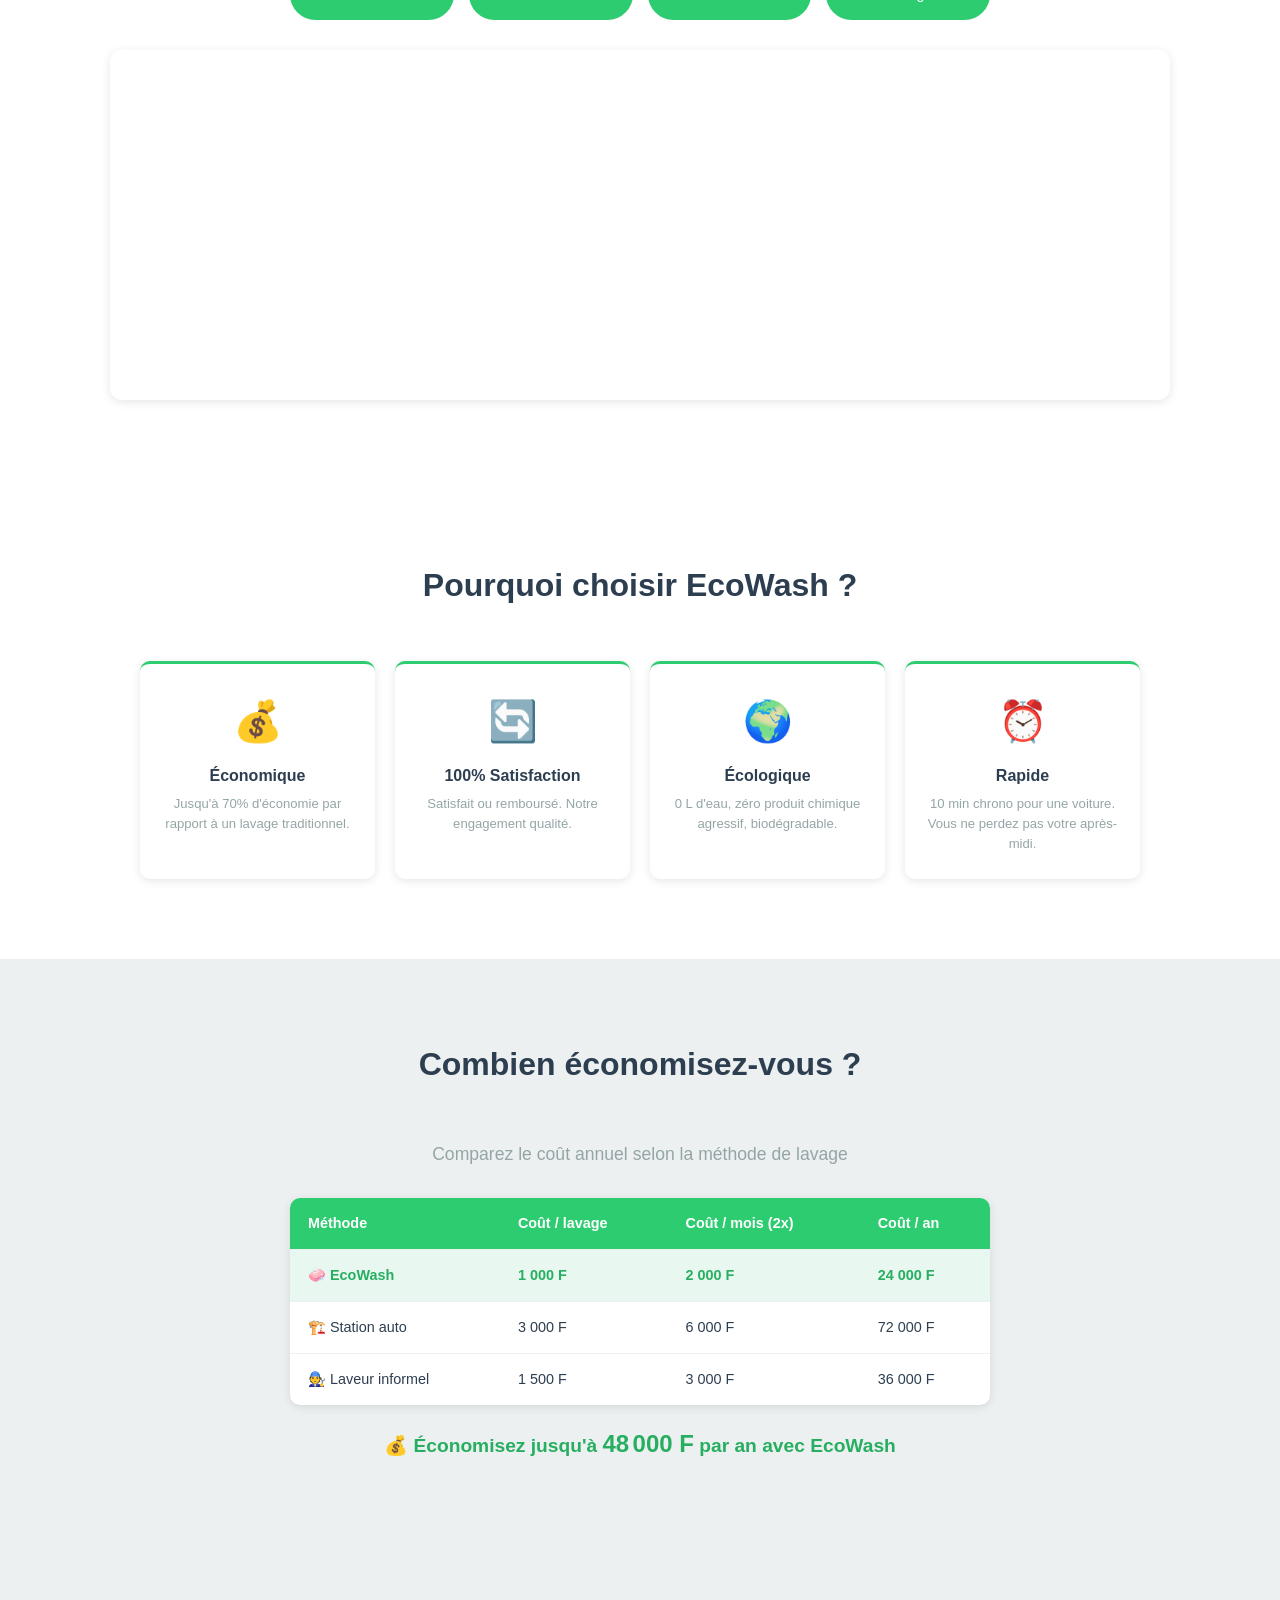
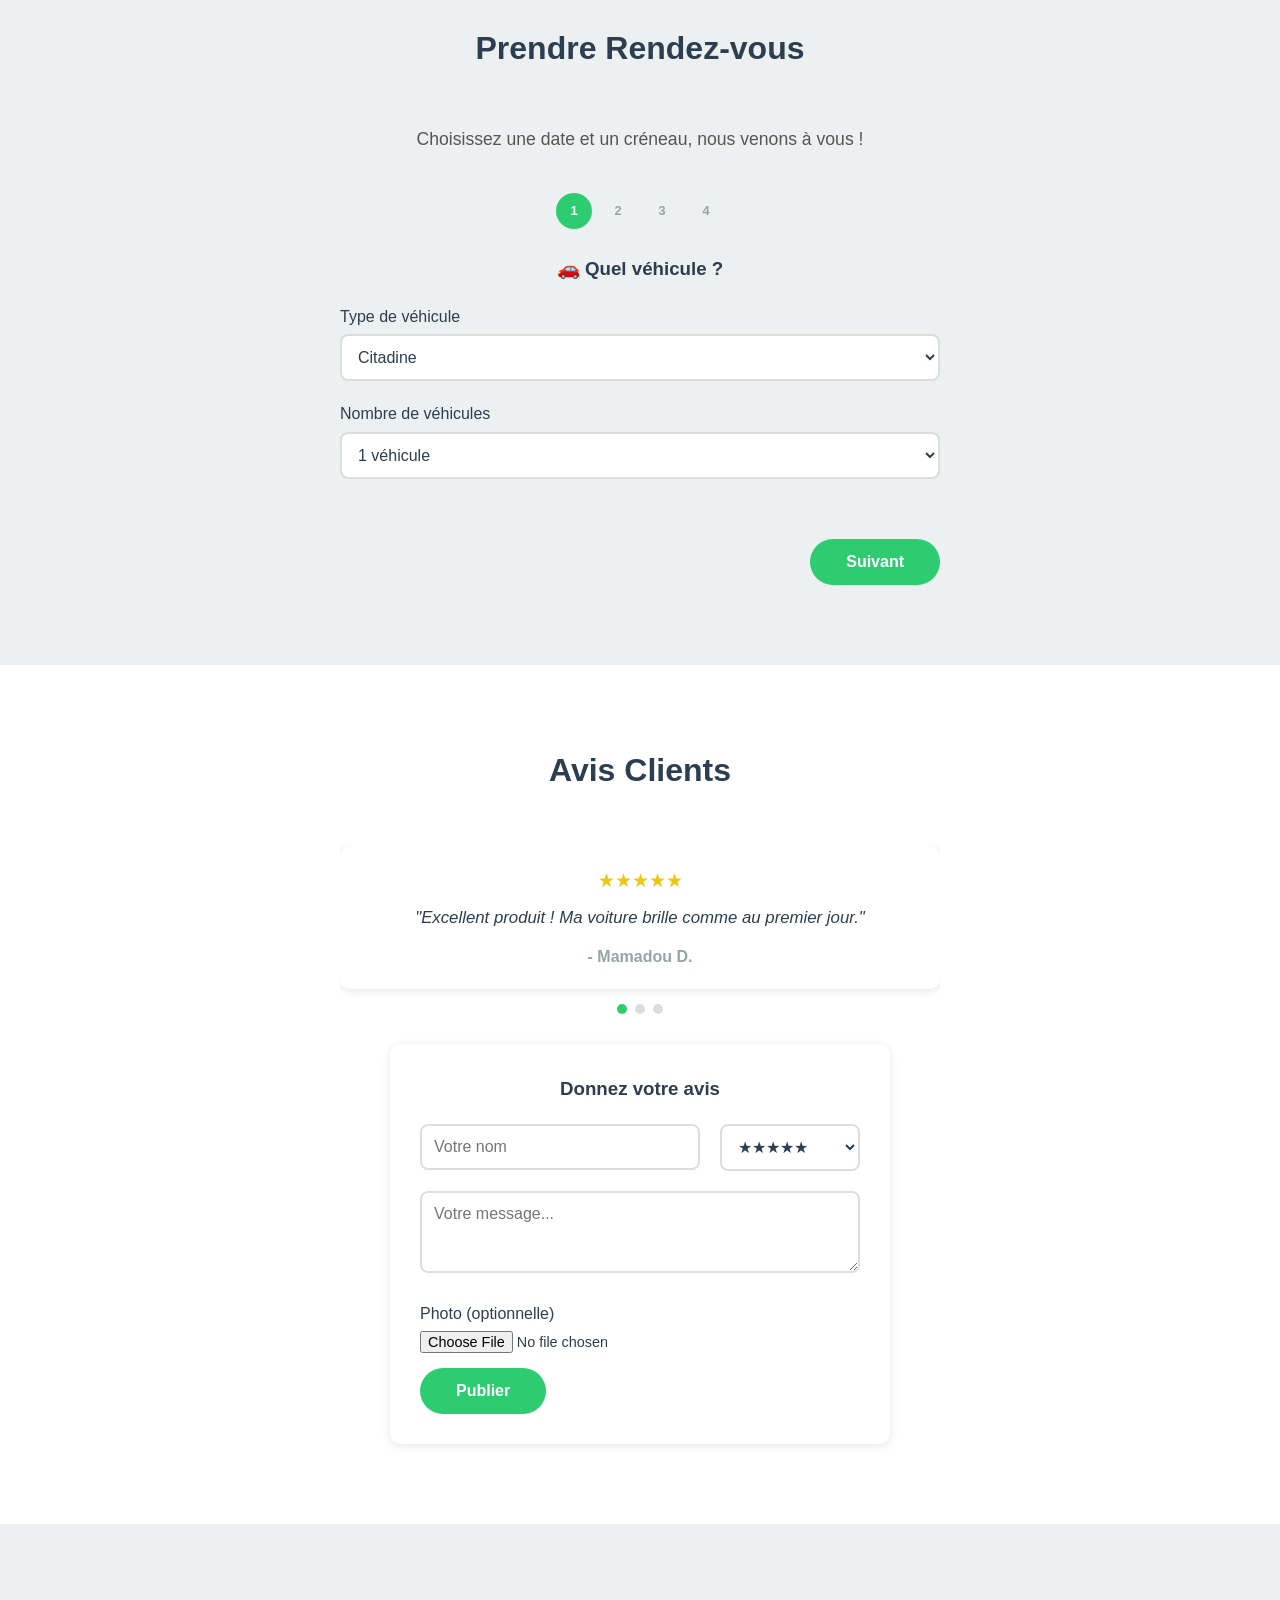
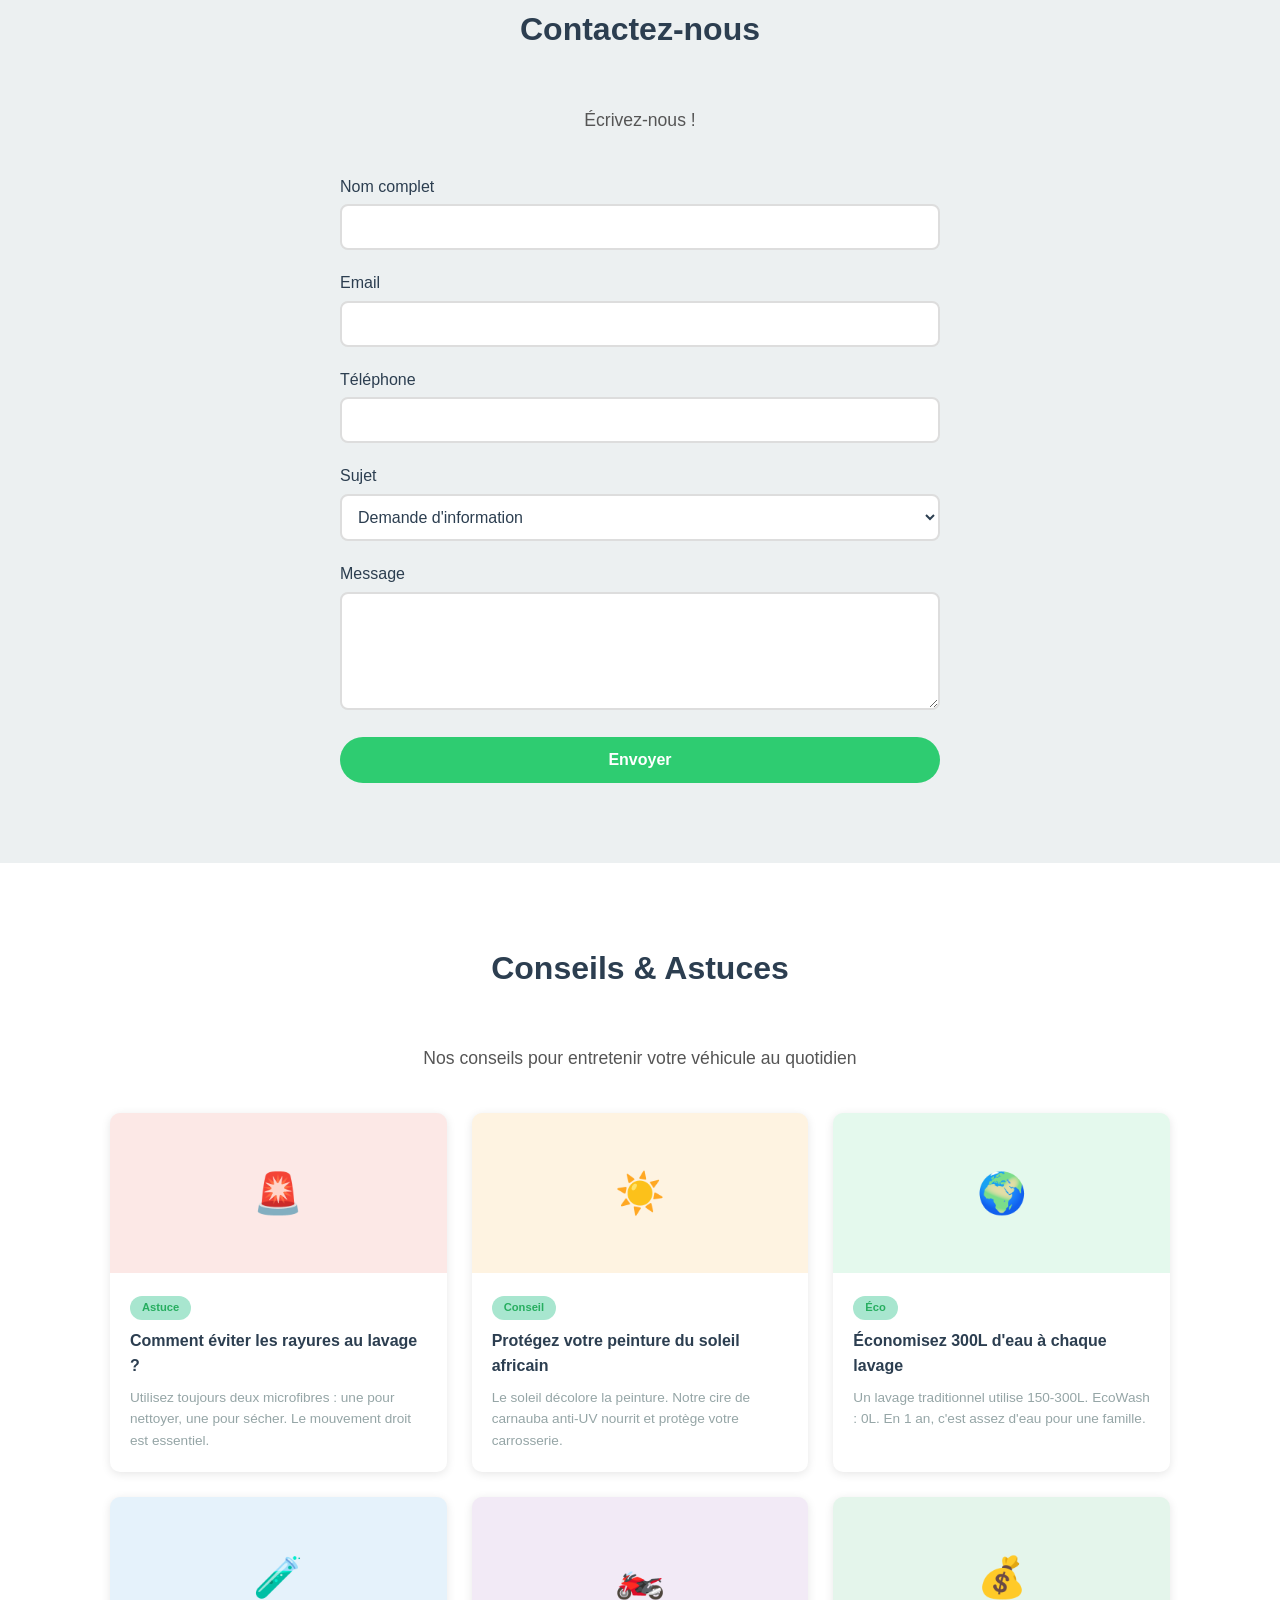
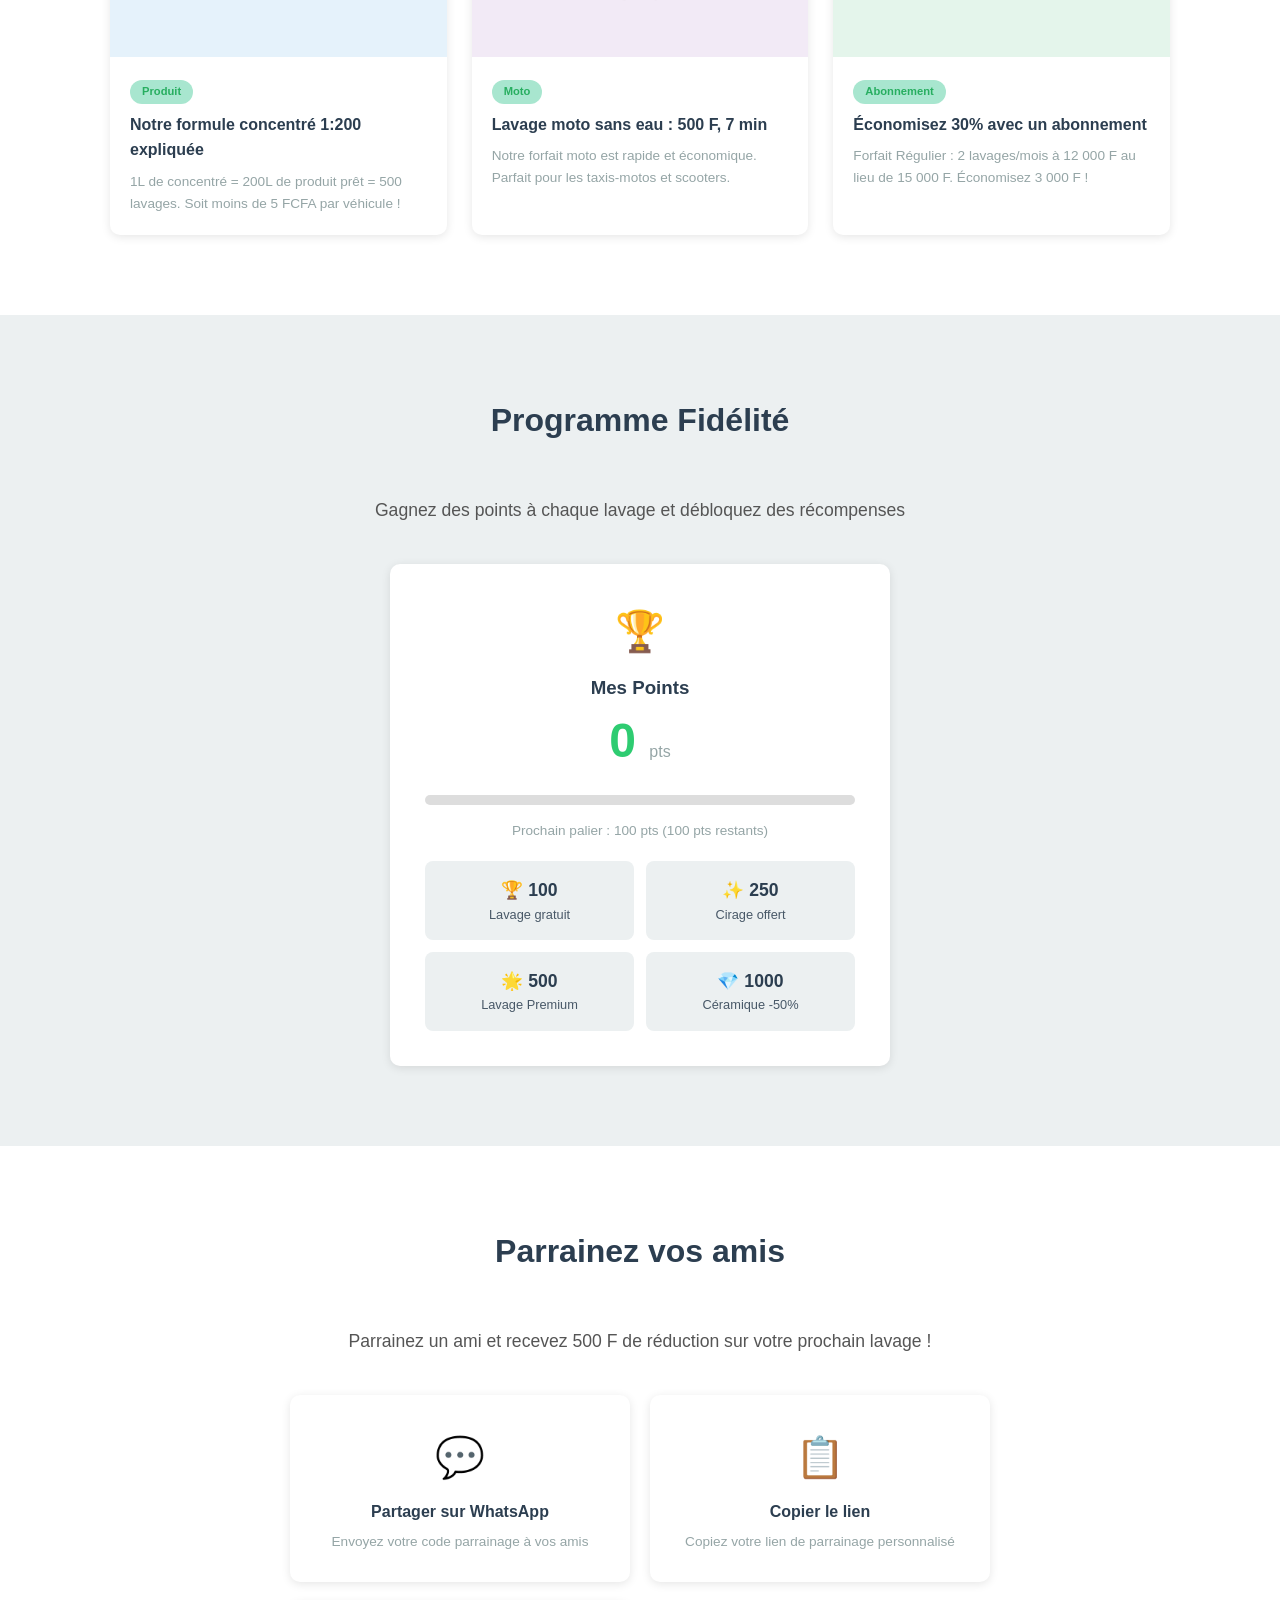
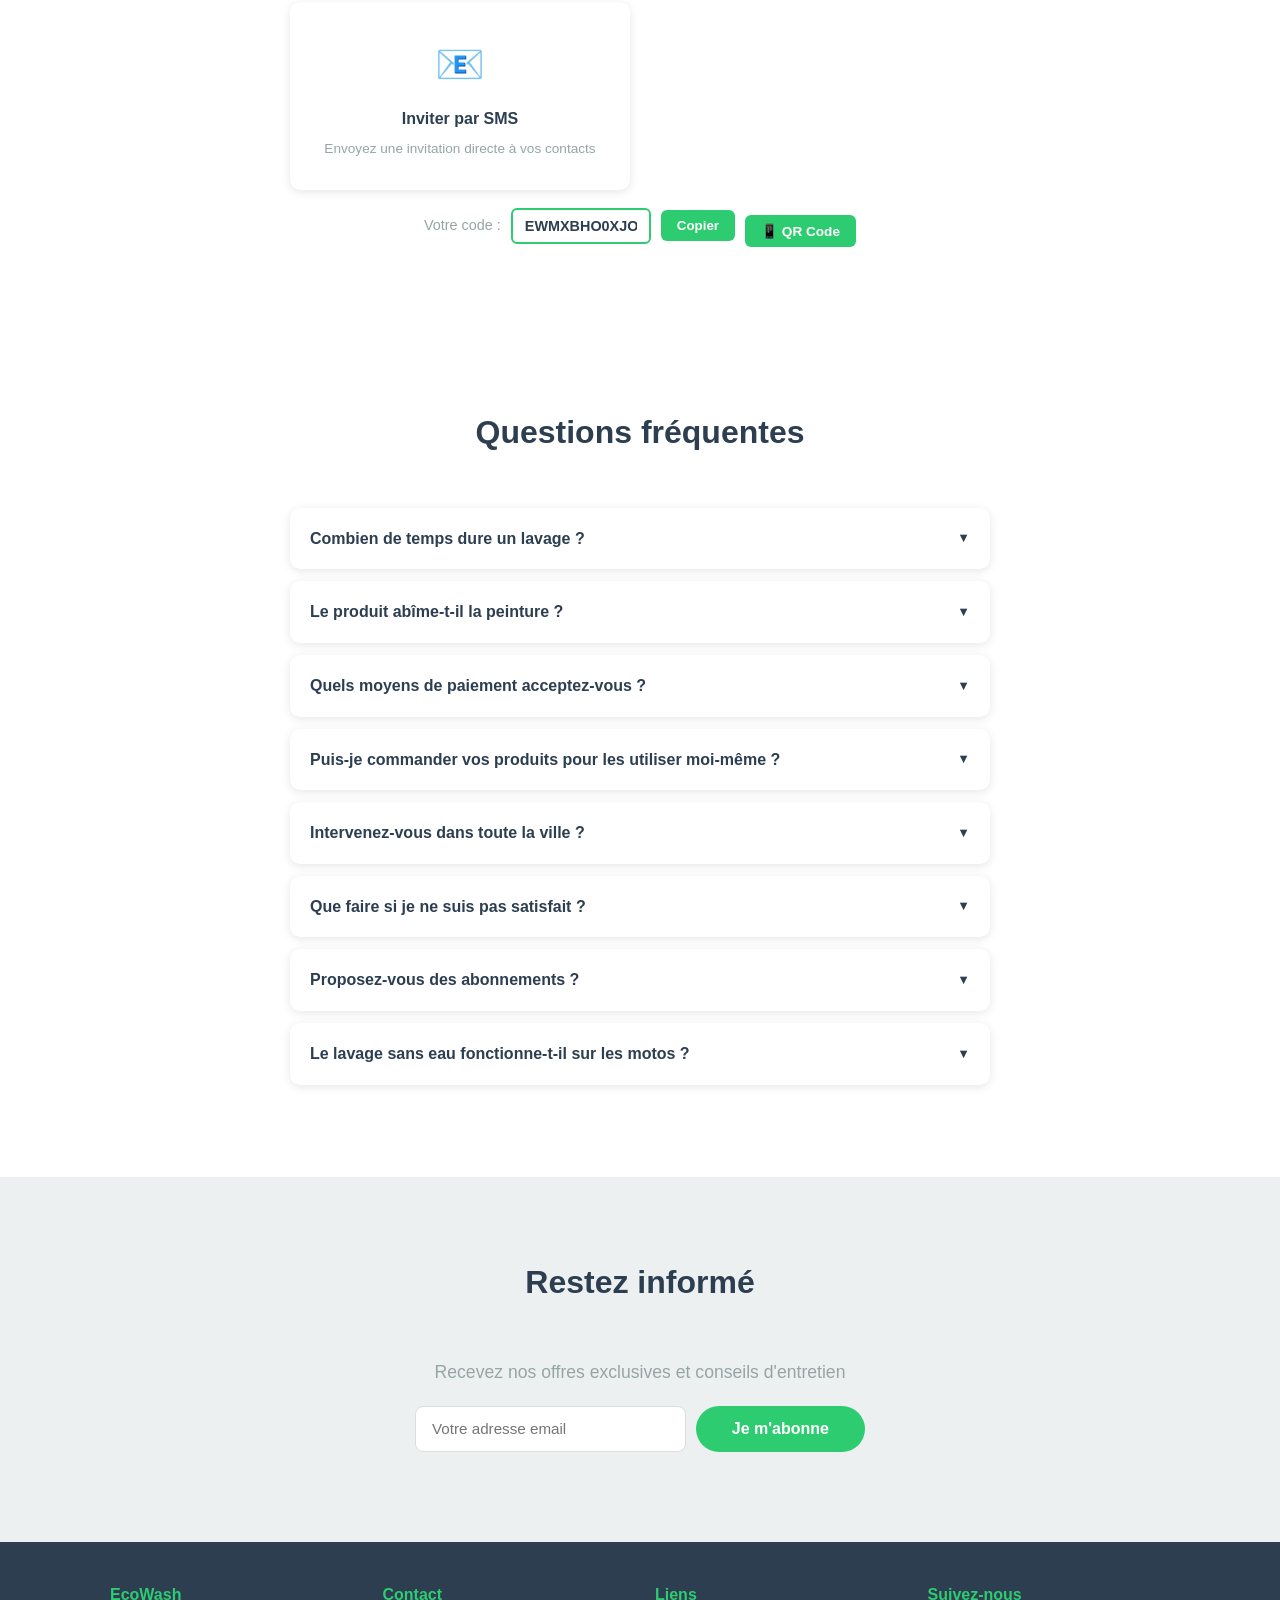
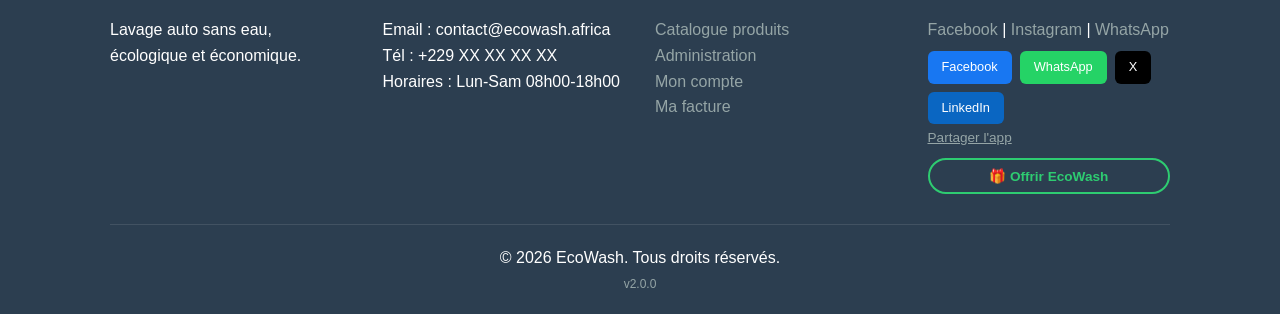
==== commit eeff8bd3: "Fonctionnalités v2 : Réservation récurrente, Multi-prestataire, Hors-ligne, PDF, Thème auto - Réserv" ====
--- a/index.html
+++ b/index.html
@@ -283,6 +283,15 @@
                         <label for="bk-time">Créneau</label>
                         <select id="bk-time"></select>
                     </div>
+                    <div class="form-group">
+                        <label for="bk-frequency">Fréquence</label>
+                        <select id="bk-frequency">
+                            <option value="une_fois">Une fois</option>
+                            <option value="chaque_semaine">Chaque semaine</option>
+                            <option value="toutes_2_semaines">Toutes les 2 semaines</option>
+                            <option value="chaque_mois">Chaque mois</option>
+                        </select>
+                    </div>
                     <div class="booking-nav">
                         <button type="button" class="btn btn-outline" onclick="prevStep(2)">Retour</button>
                         <button type="button" class="btn" onclick="nextStep(2)">Suivant</button>
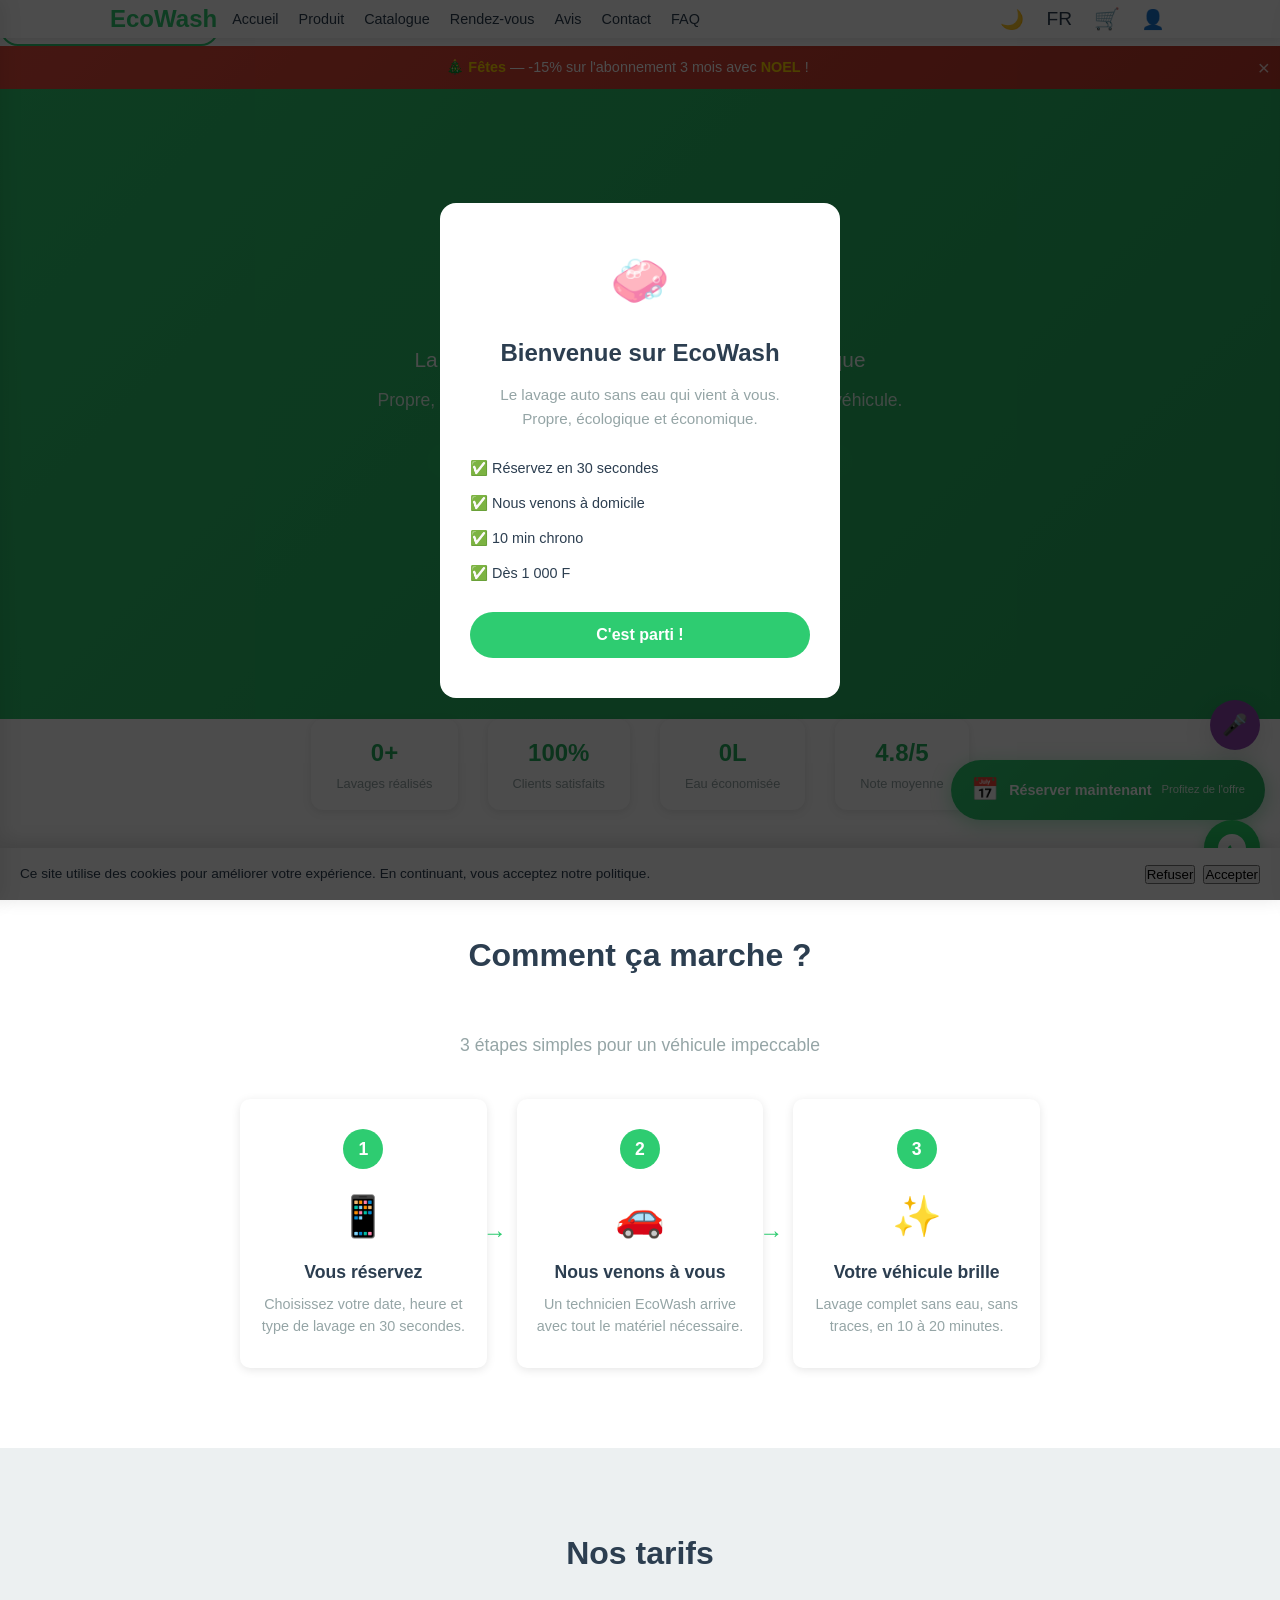
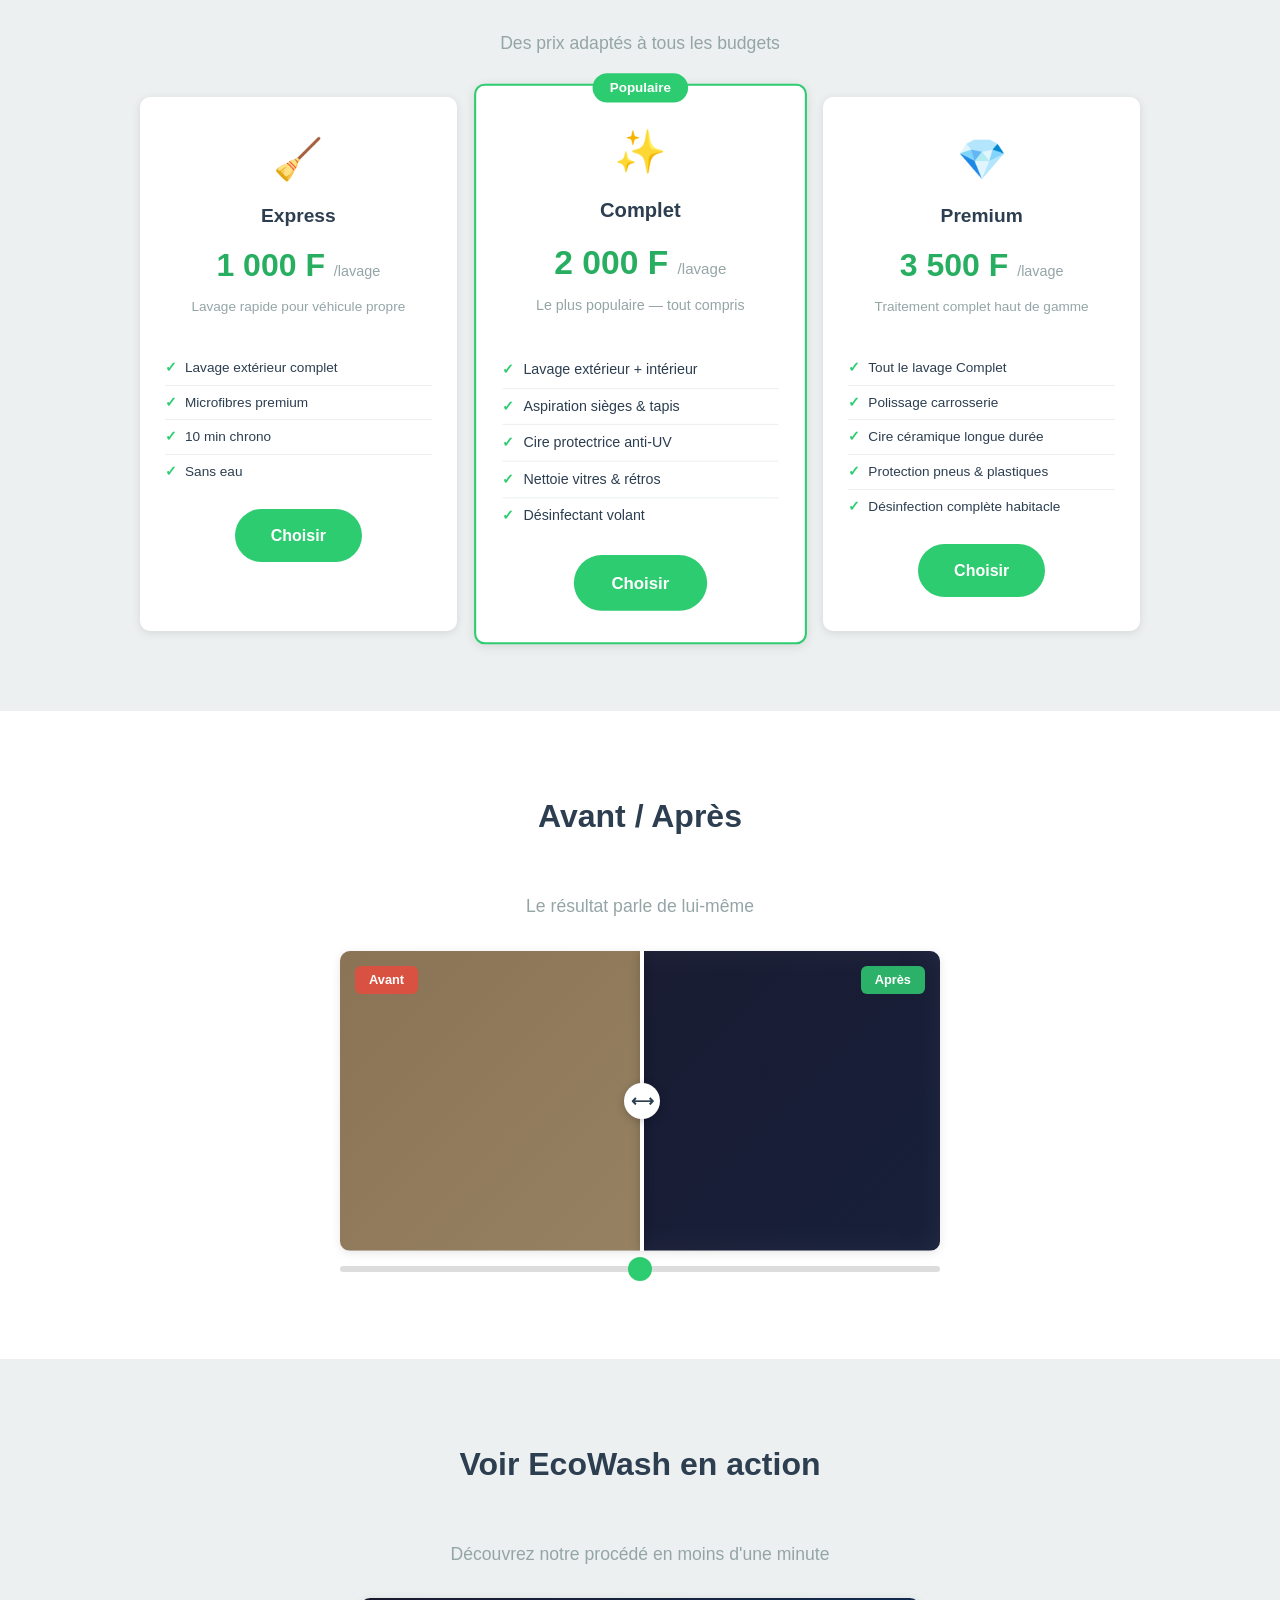
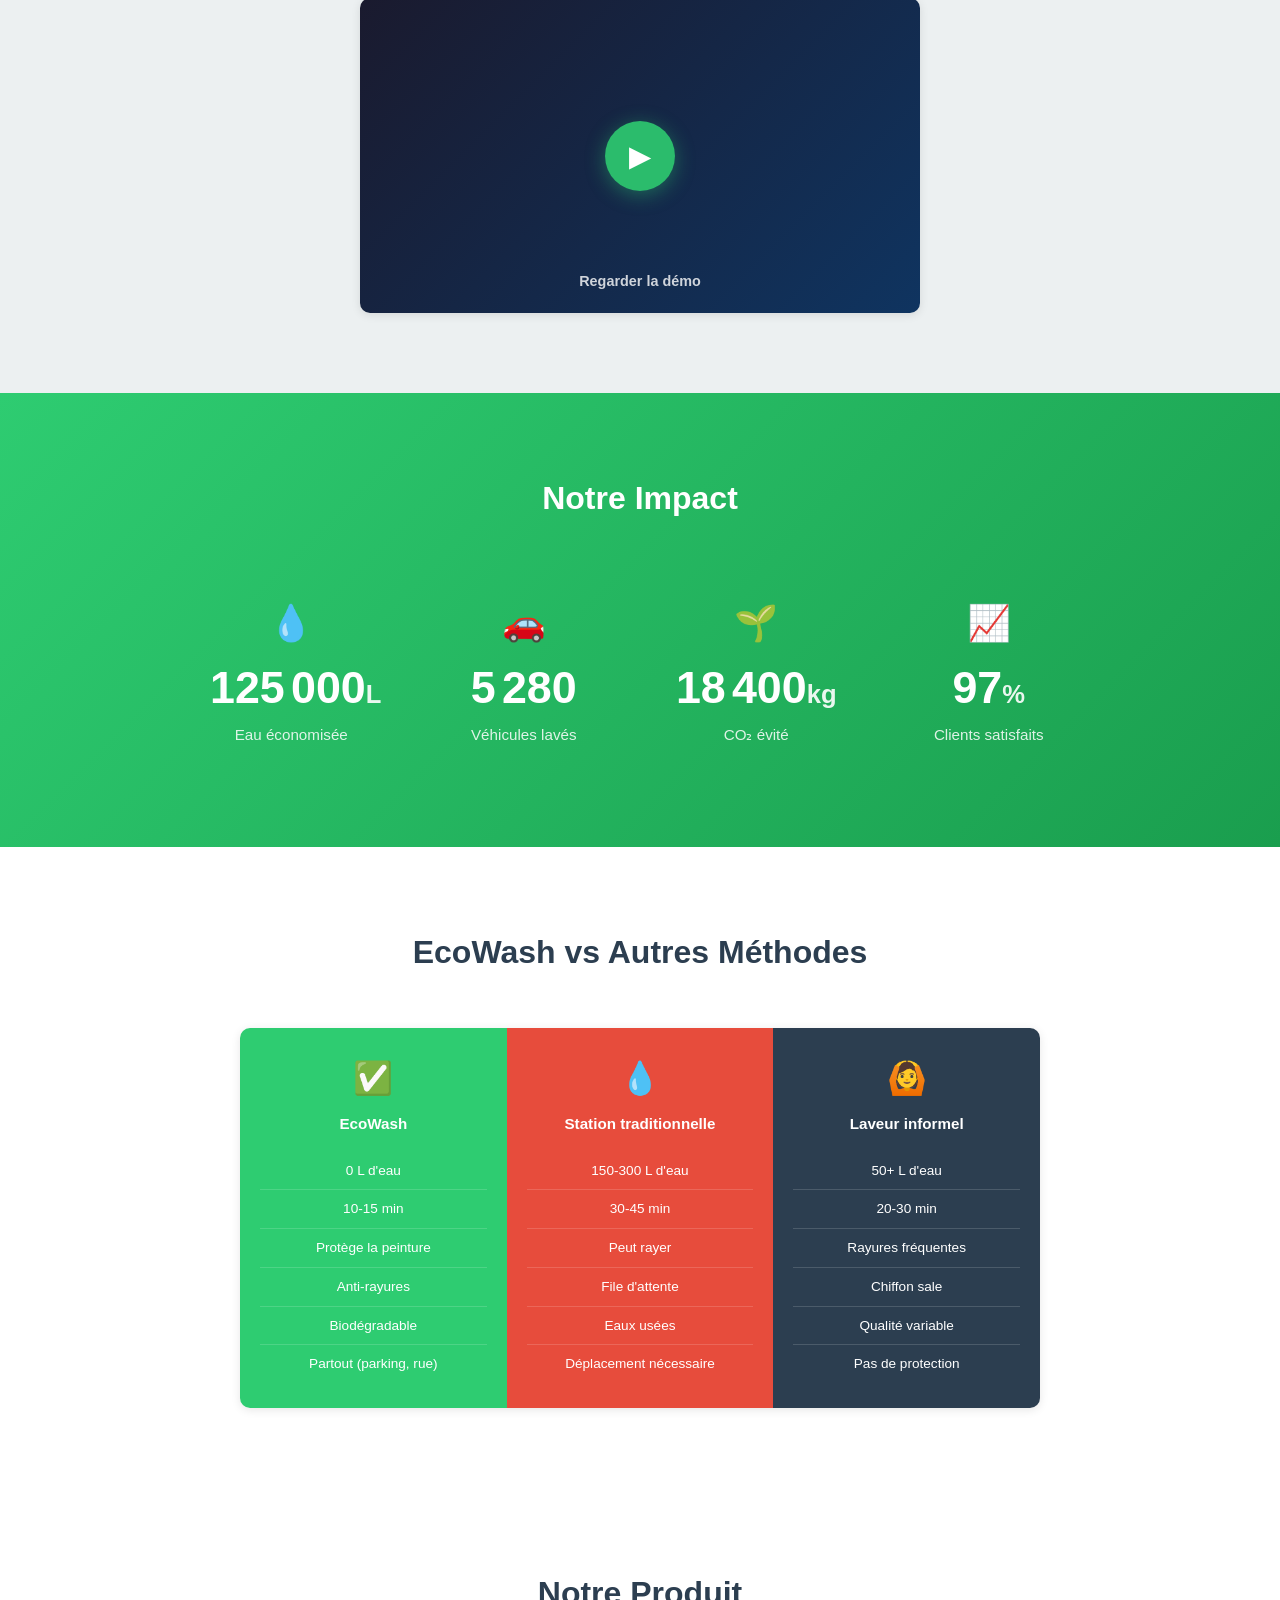
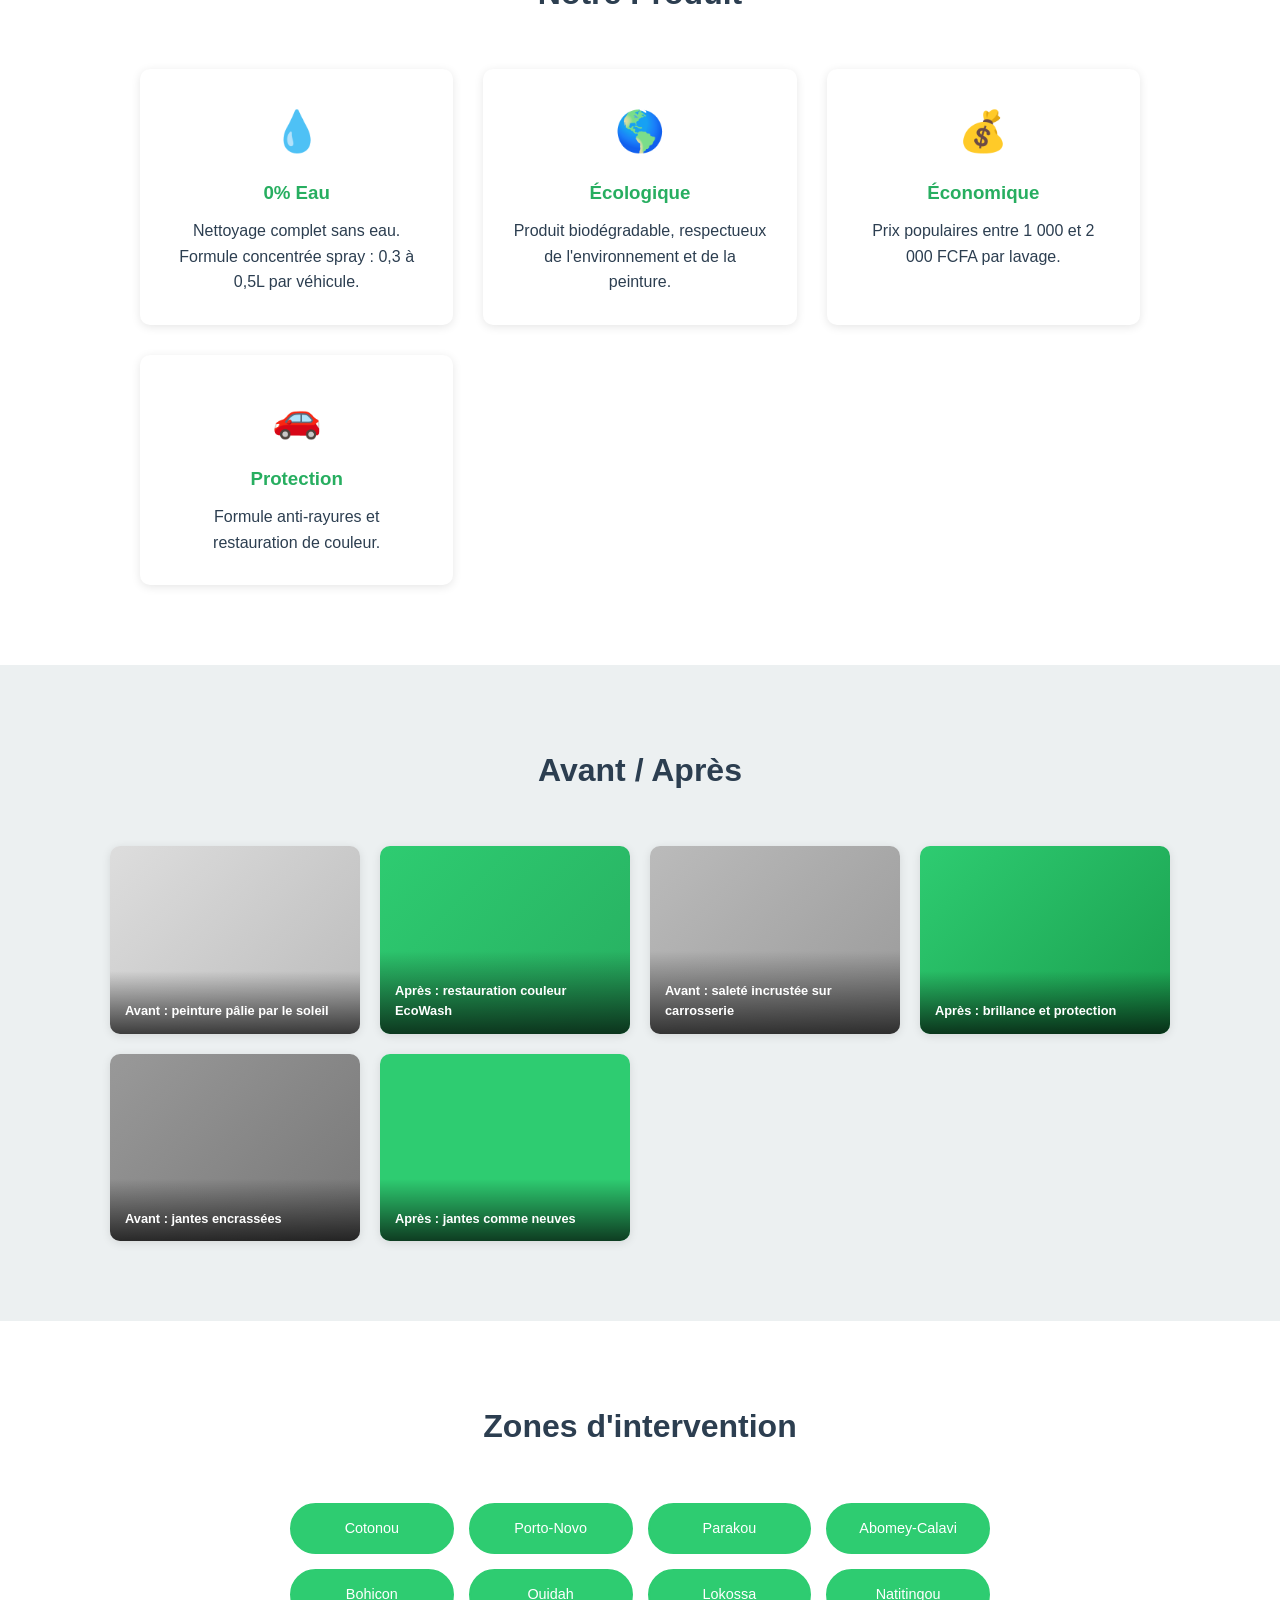
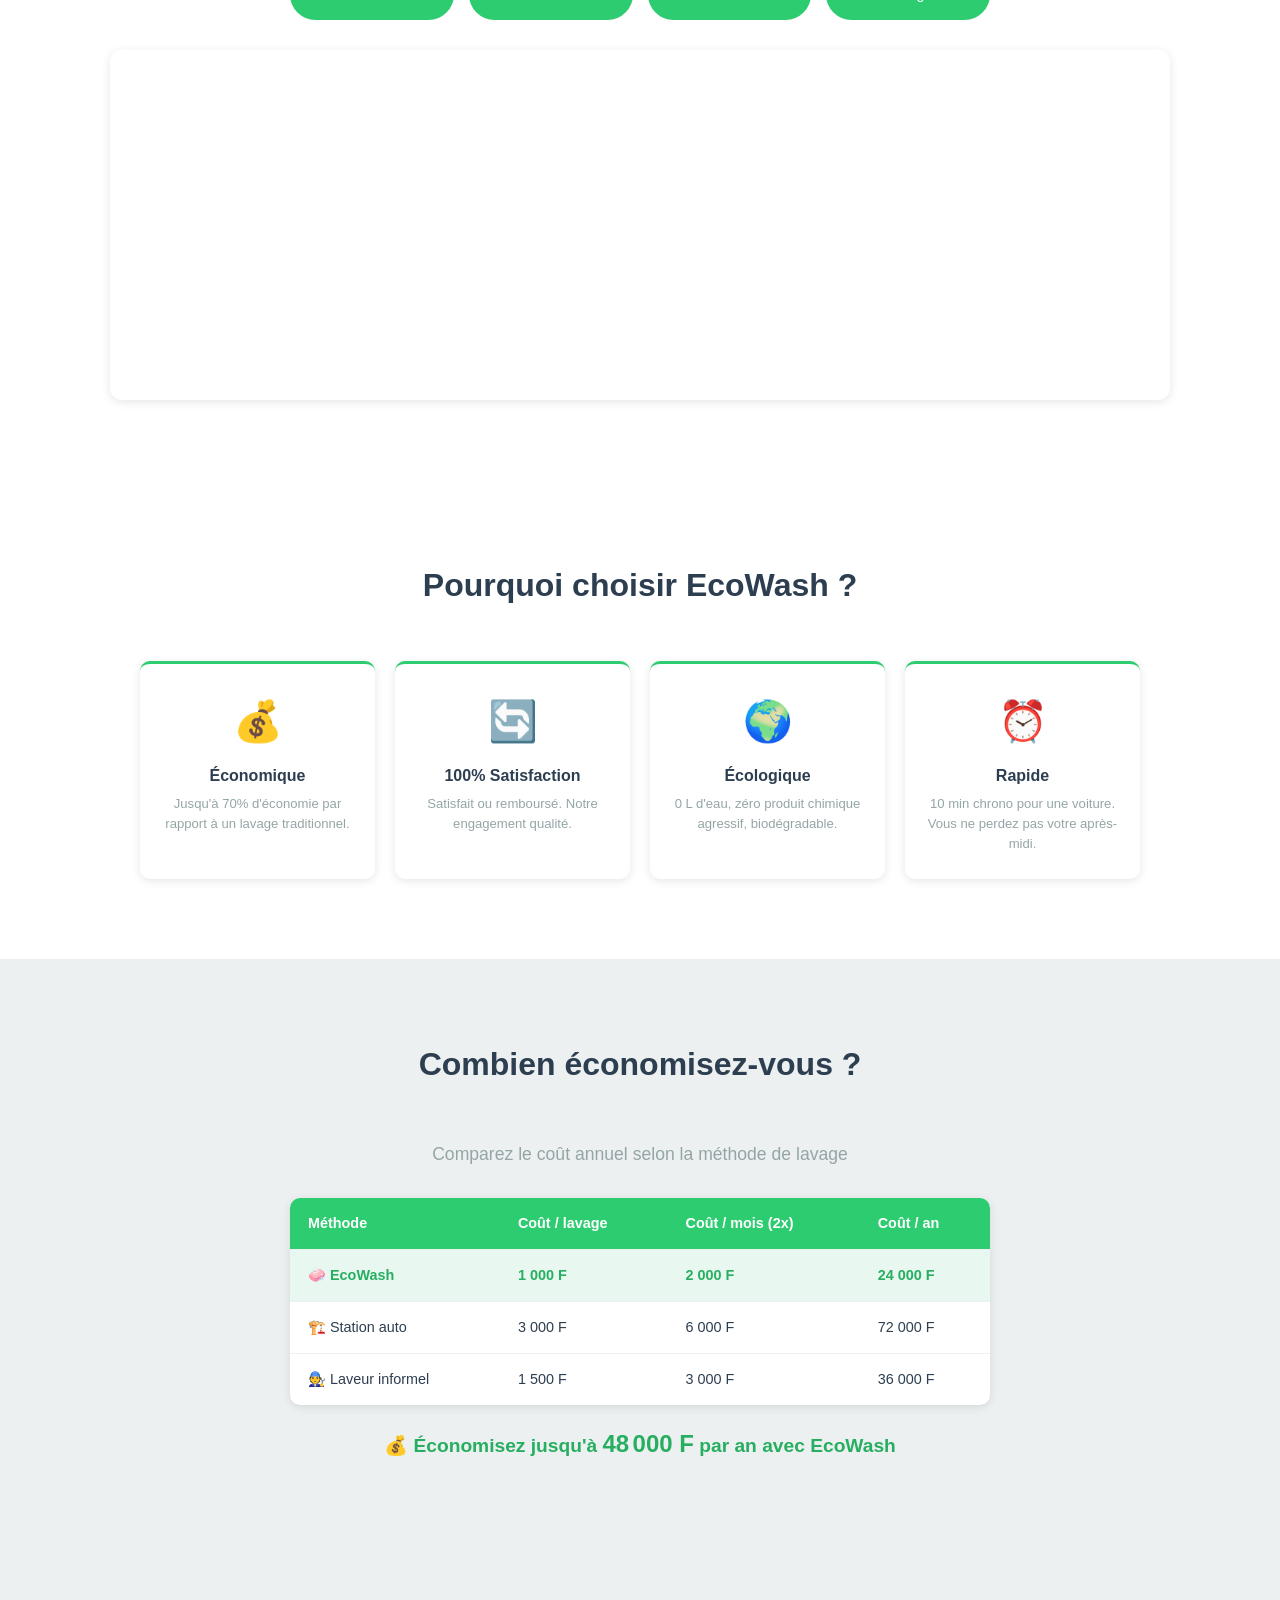
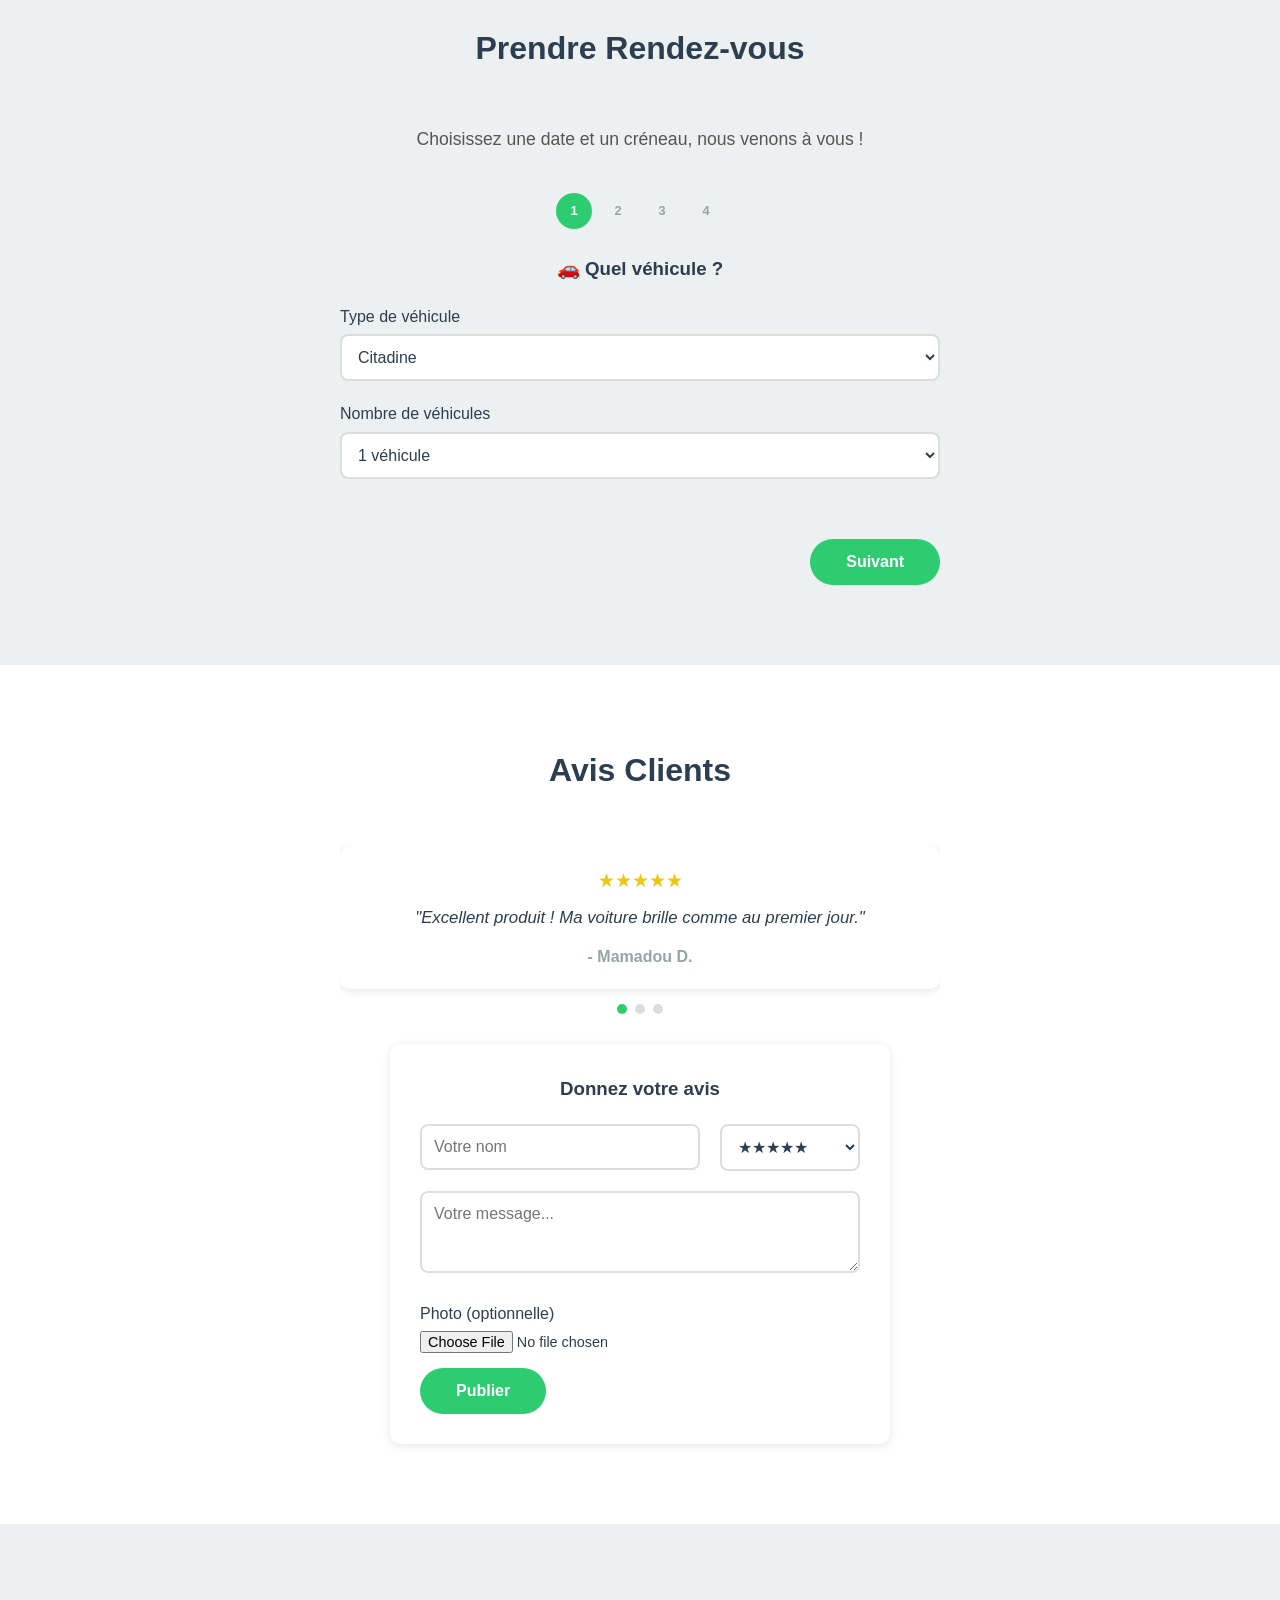
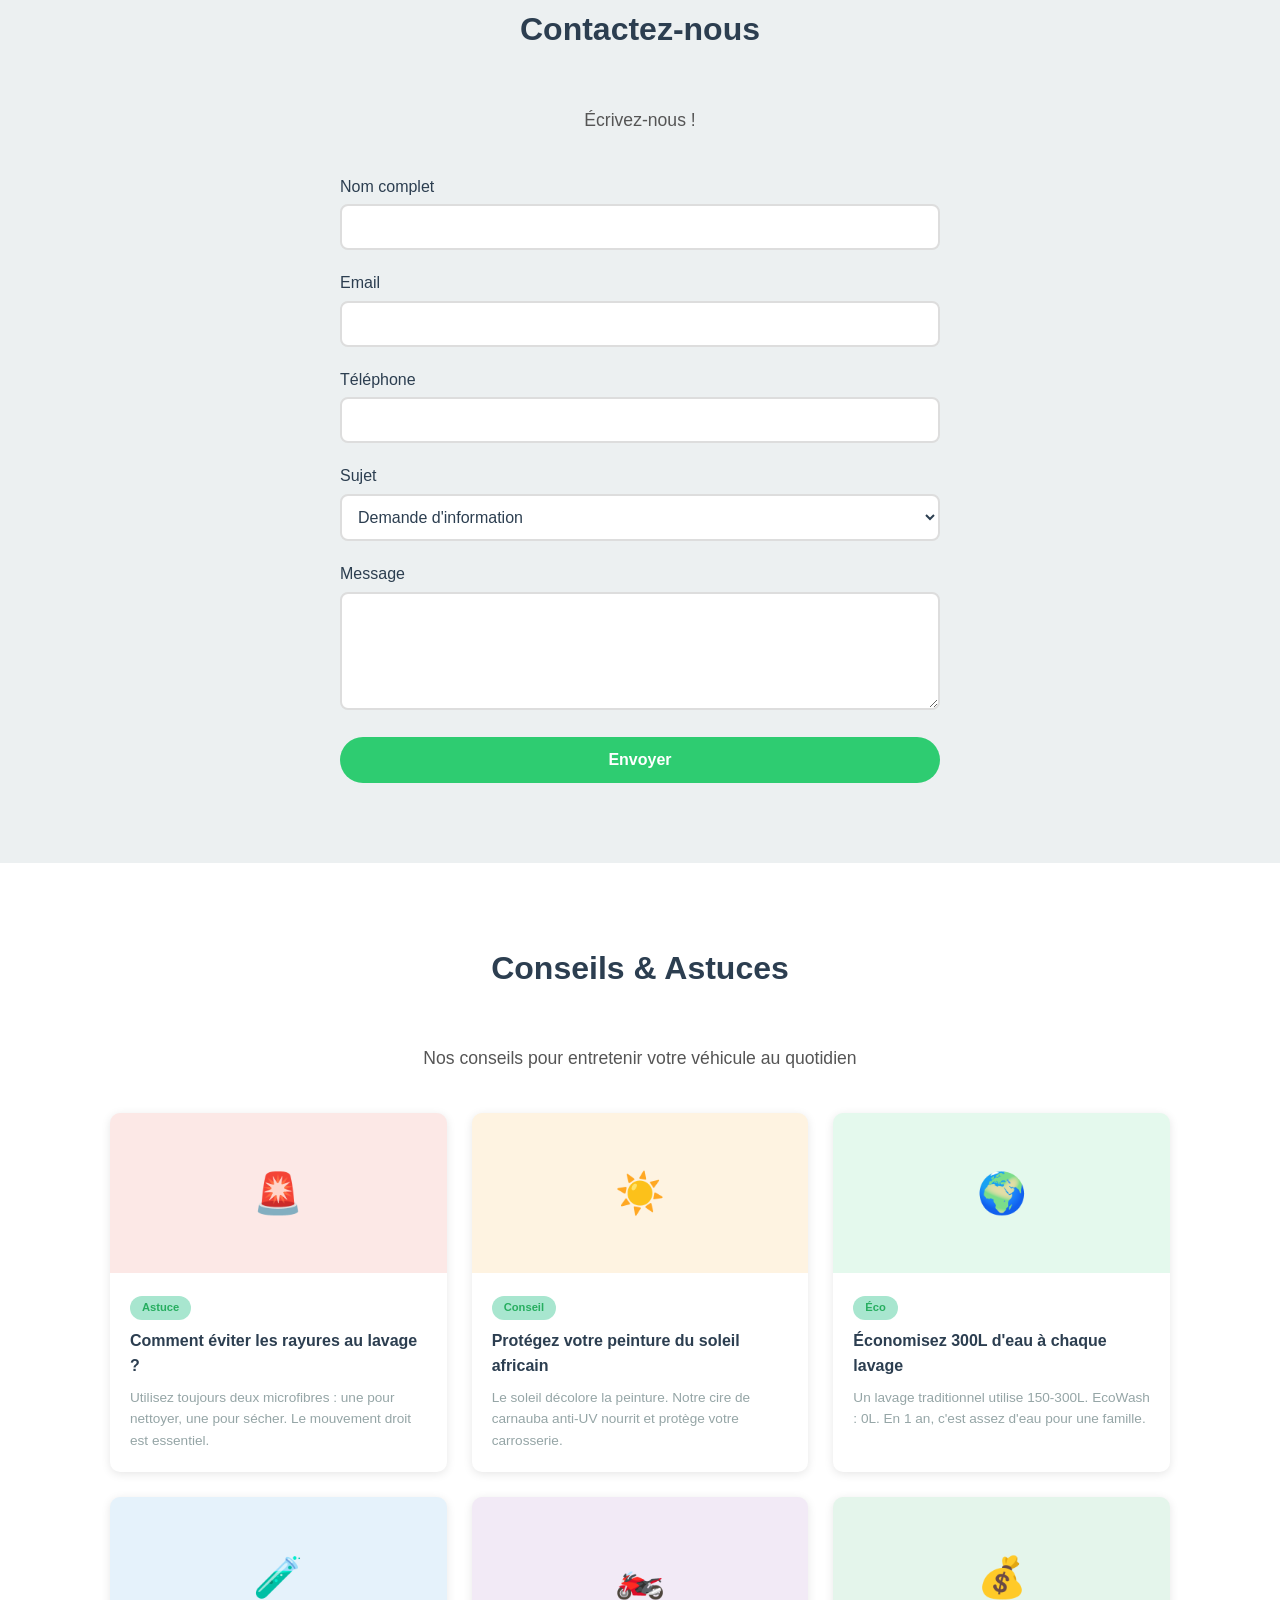
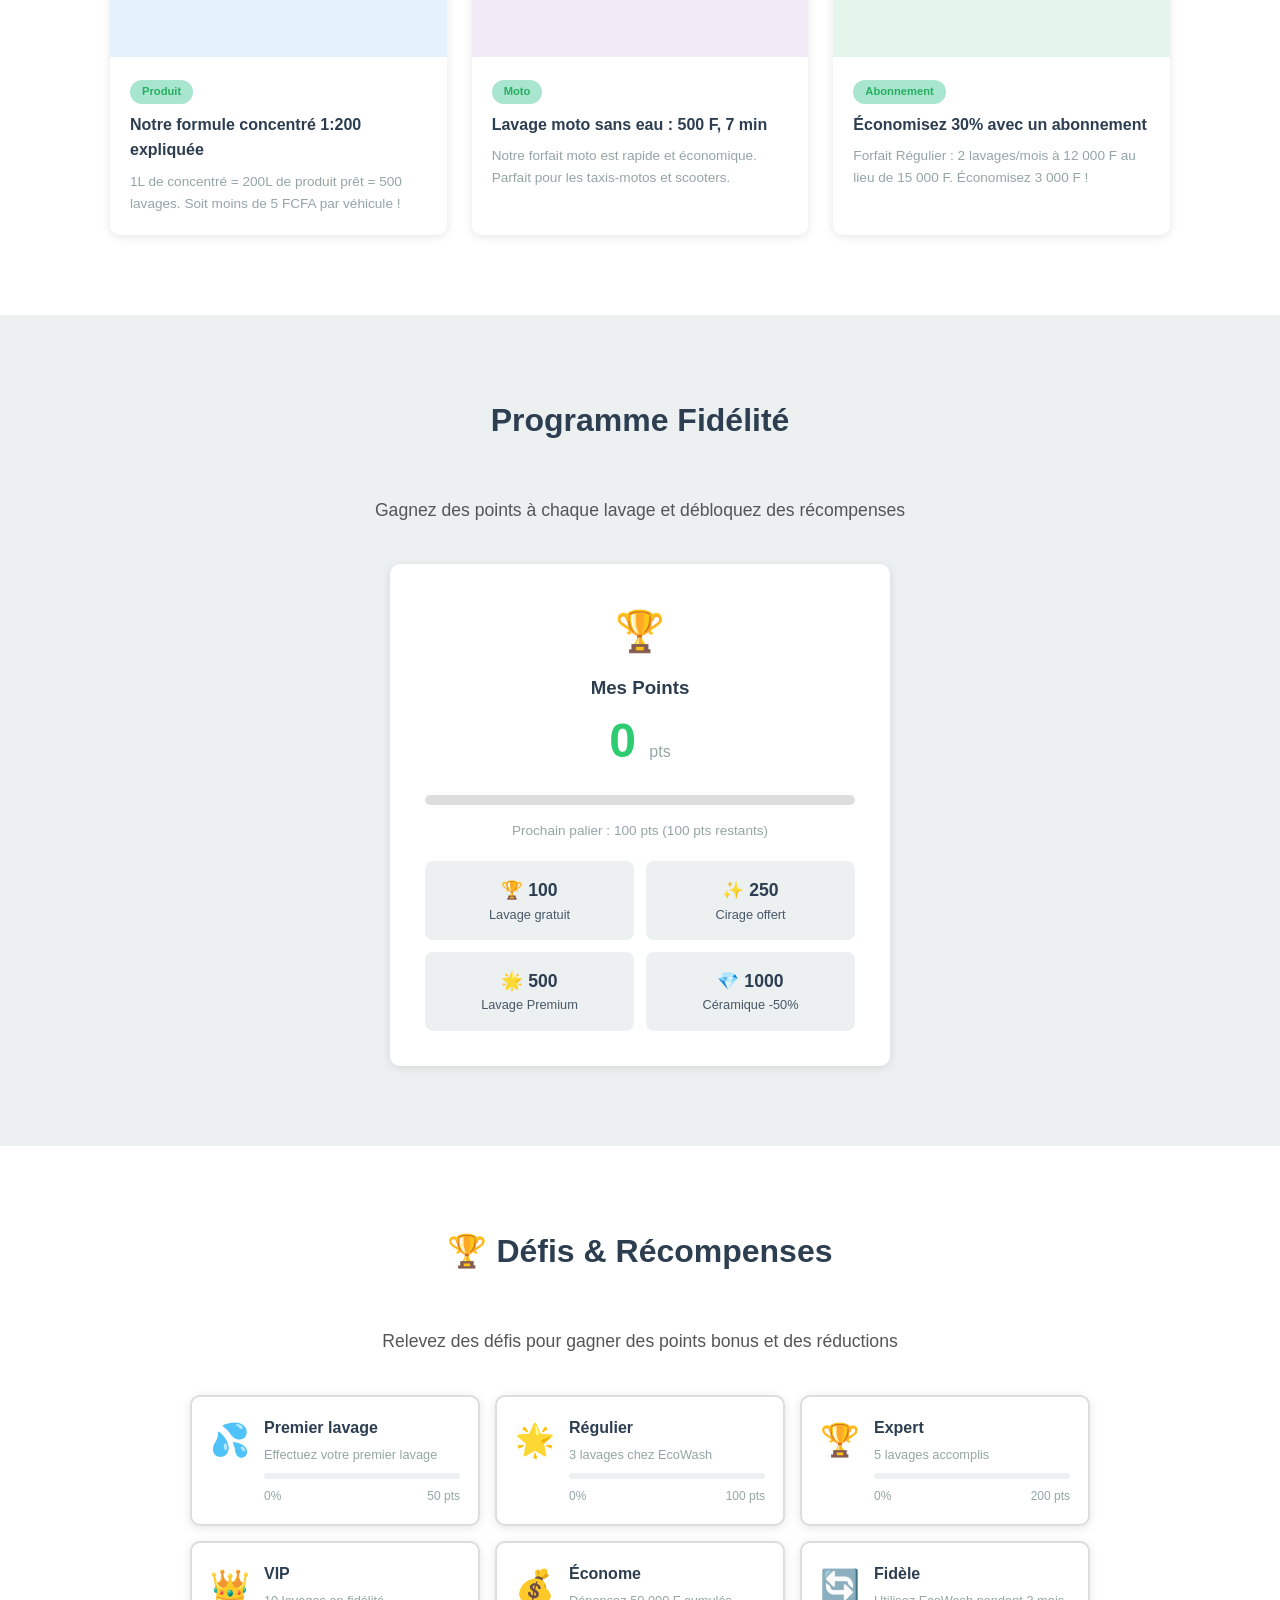
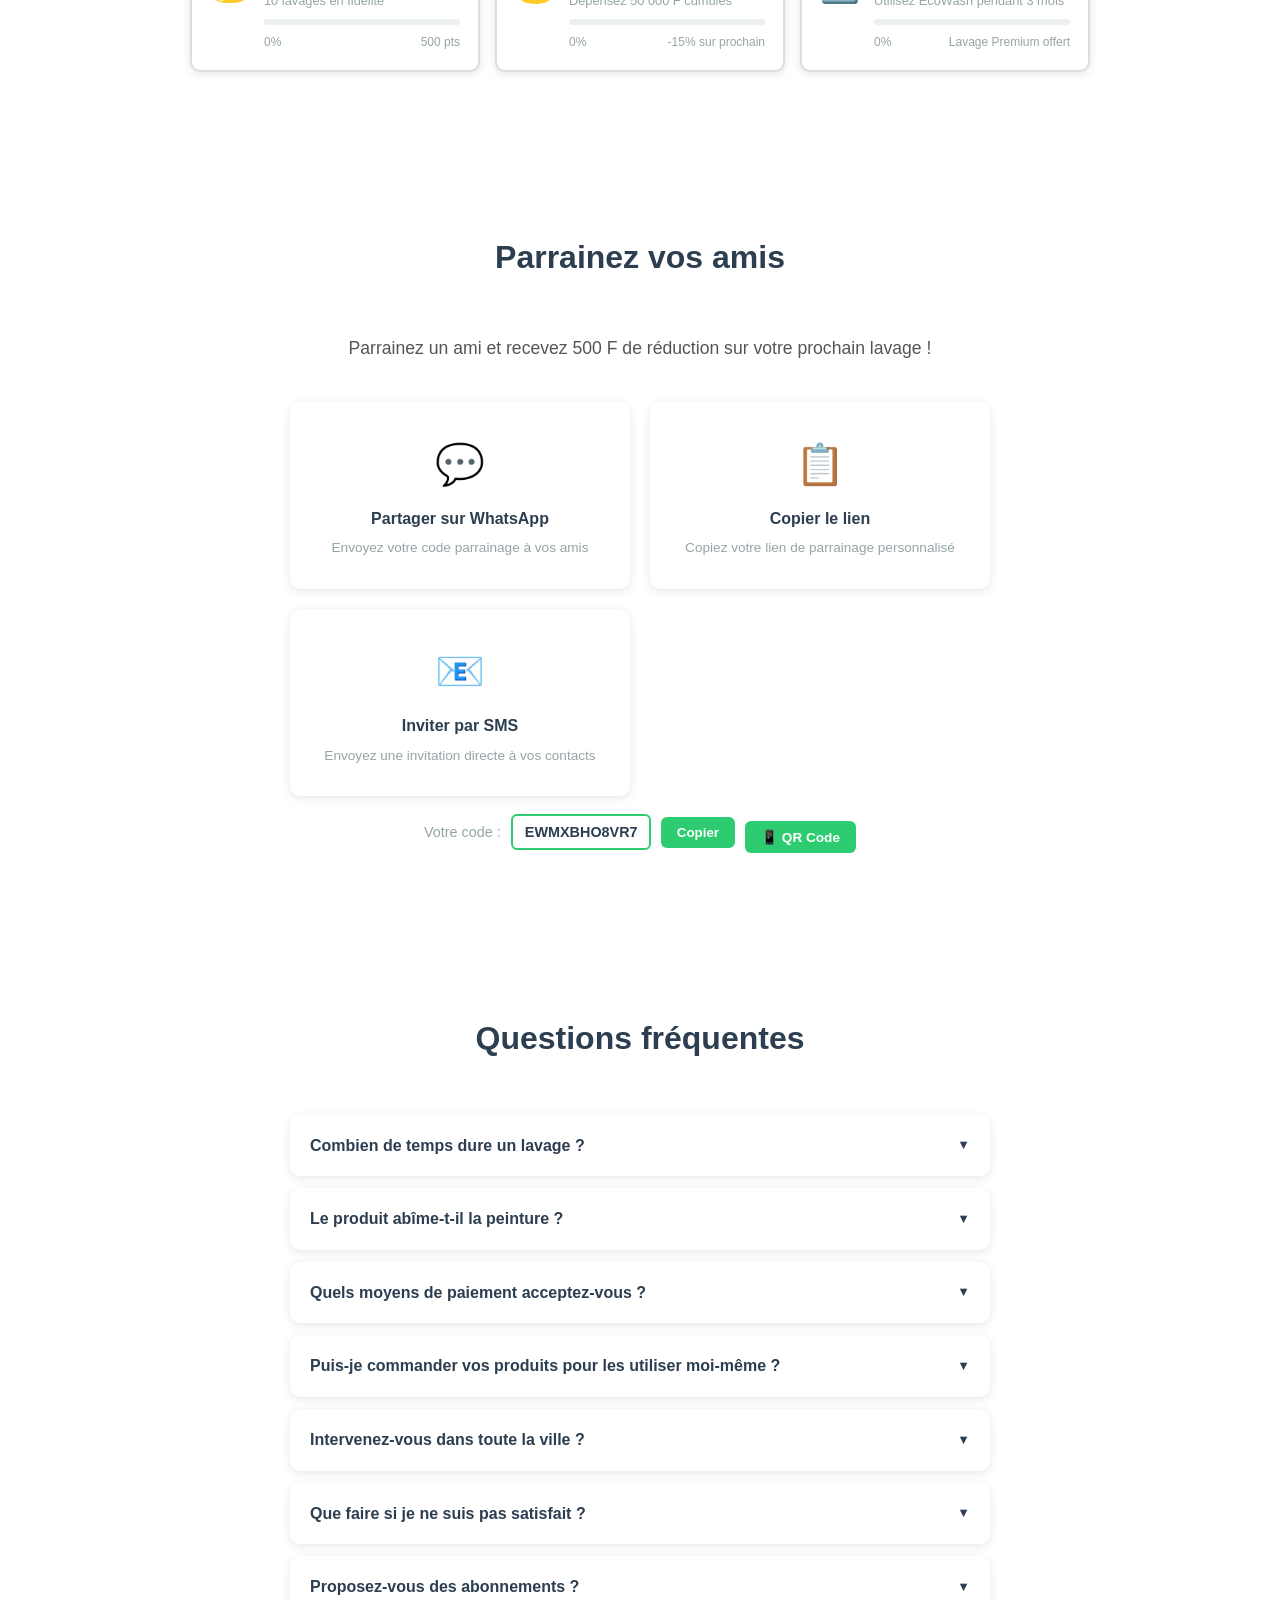
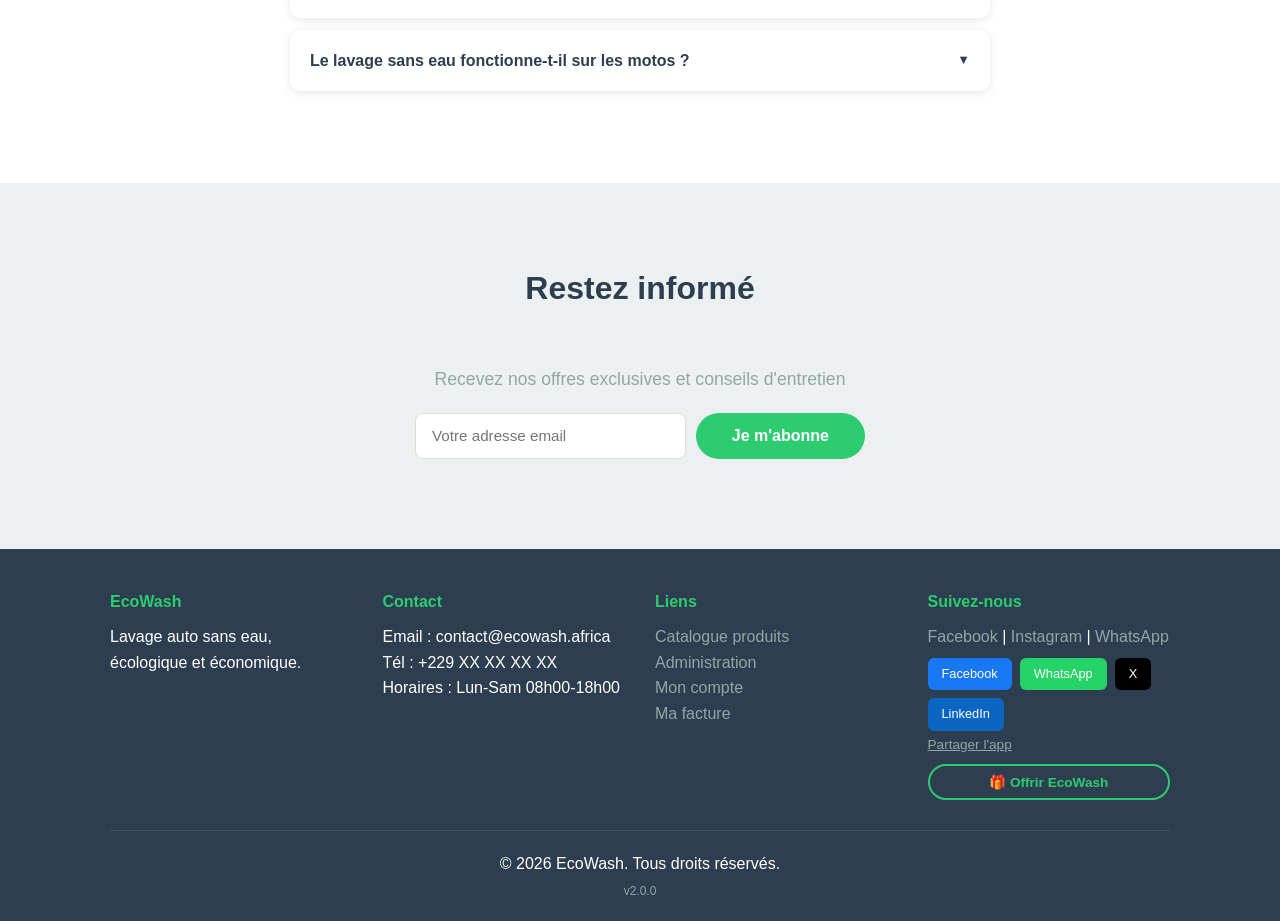
==== commit 9591cdfd: "Nouvelles fonctionnalités : Défis/Gamification, Photos prestataires, Stocks, Assistant vocal - Défis" ====
--- a/index.html
+++ b/index.html
@@ -444,6 +444,14 @@
         </div>
     </section>
 
+    <section id="defis" class="section">
+        <div class="container">
+            <h2 class="fade-in">🏆 Défis & Récompenses</h2>
+            <p class="text-center fade-in">Relevez des défis pour gagner des points bonus et des réductions</p>
+            <div class="challenges-grid" id="challenges-grid"></div>
+        </div>
+    </section>
+
     <section id="parrainage" class="section">
         <div class="container">
             <h2 class="fade-in">Parrainez vos amis</h2>
@@ -645,6 +653,7 @@
     </div>
 
     <button class="chat-btn" id="chat-btn" aria-label="Chat">&#128172;</button>
+    <button class="voice-btn" id="voice-btn" aria-label="Commande vocale">&#127908;</button>
     <div class="chat-window" id="chat-window">
         <div class="chat-header">
             <span>EcoWash Chat</span>
--- a/css/style.css
+++ b/css/style.css
@@ -717,3 +717,39 @@
 #tab-provider .msg-card { transition: all .3s; }
 #tab-provider .msg-card:hover { box-shadow: var(--shadow-lg); }
 .bk-status-btn:active { transform: scale(0.95); }
+
+/* === BOUTON VOCAL === */
+.voice-btn {
+    position: fixed; bottom: 150px; right: 20px; width: 50px; height: 50px;
+    background: #8e44ad; border-radius: 50%; border: none;
+    display: flex; align-items: center; justify-content: center;
+    cursor: pointer; box-shadow: var(--shadow-lg); z-index: 998;
+    color: white; font-size: 1.3rem; transition: all .3s;
+}
+.voice-btn:hover { transform: scale(1.1); }
+.voice-btn.listening { background: #e74c3c; animation: pulse 1s infinite; }
+@keyframes pulse { 0% { box-shadow: 0 0 0 0 rgba(231,76,60,.5); } 100% { box-shadow: 0 0 0 15px rgba(231,76,60,0); } }
+
+/* === DÉFIS / CHALLENGES === */
+.challenges-grid {
+    display: grid; grid-template-columns: repeat(auto-fit, minmax(280px, 1fr));
+    gap: 15px; max-width: 900px; margin: 30px auto 0;
+}
+.challenge-card {
+    background: var(--card-bg); border-radius: var(--radius);
+    padding: 18px; box-shadow: var(--shadow); display: flex;
+    gap: 14px; align-items: flex-start; transition: all .3s;
+    border: 2px solid var(--border);
+}
+.challenge-card.done {
+    border-color: var(--primary); background: linear-gradient(135deg, var(--white), #f0faf0);
+}
+.challenge-card .ch-icon { font-size: 2rem; flex-shrink: 0; }
+.challenge-card .ch-info { flex: 1; }
+.ch-bar { height: 6px; background: var(--light); border-radius: 3px; margin: 8px 0; overflow: hidden; }
+.ch-bar-fill { height: 100%; background: linear-gradient(90deg, var(--primary), var(--primary-dark)); border-radius: 3px; transition: width .5s ease; }
+.challenge-card.done .ch-bar-fill { background: linear-gradient(90deg, var(--primary-dark), #1a9e4e); }
+
+/* === PHOTO UPLOAD PRESTATAIRE === */
+.photo-upload-label:hover { background: var(--primary); color: white; }
+.photo-upload-label input[type="file"] { display: none; }
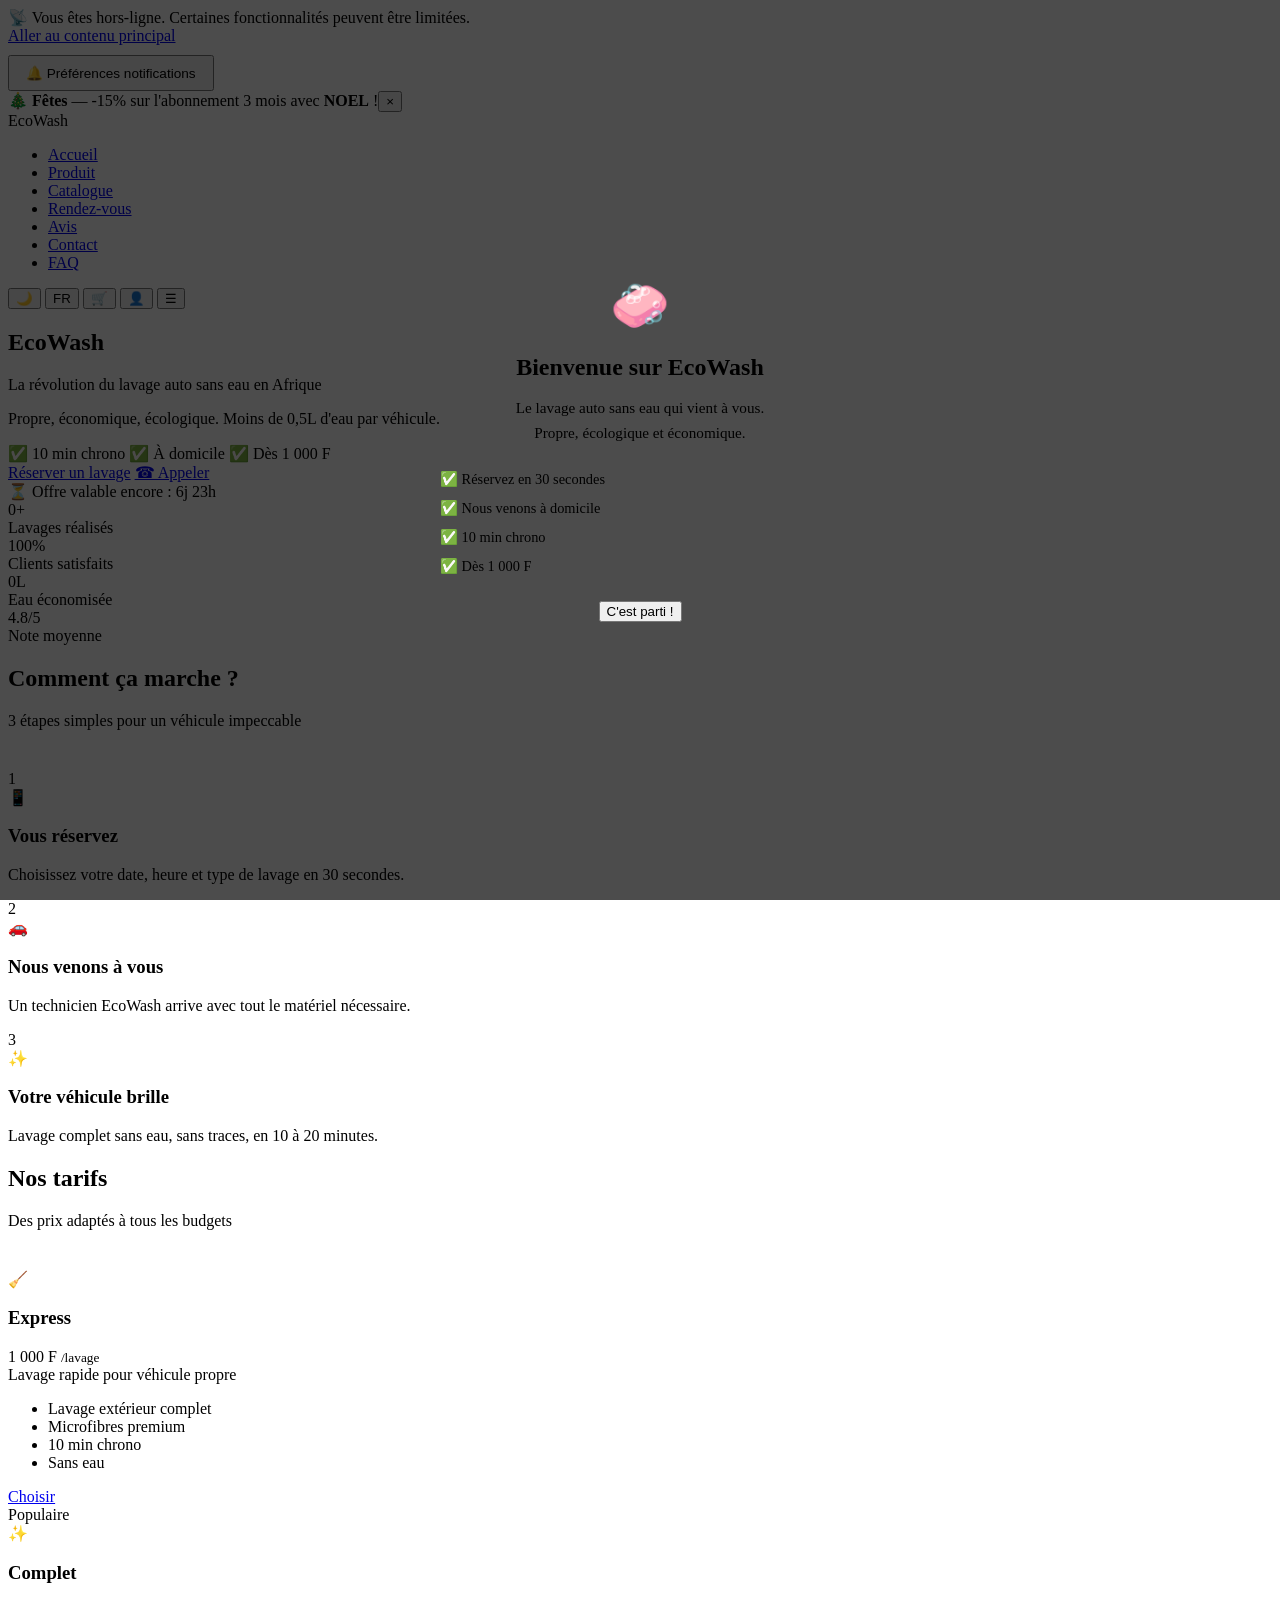
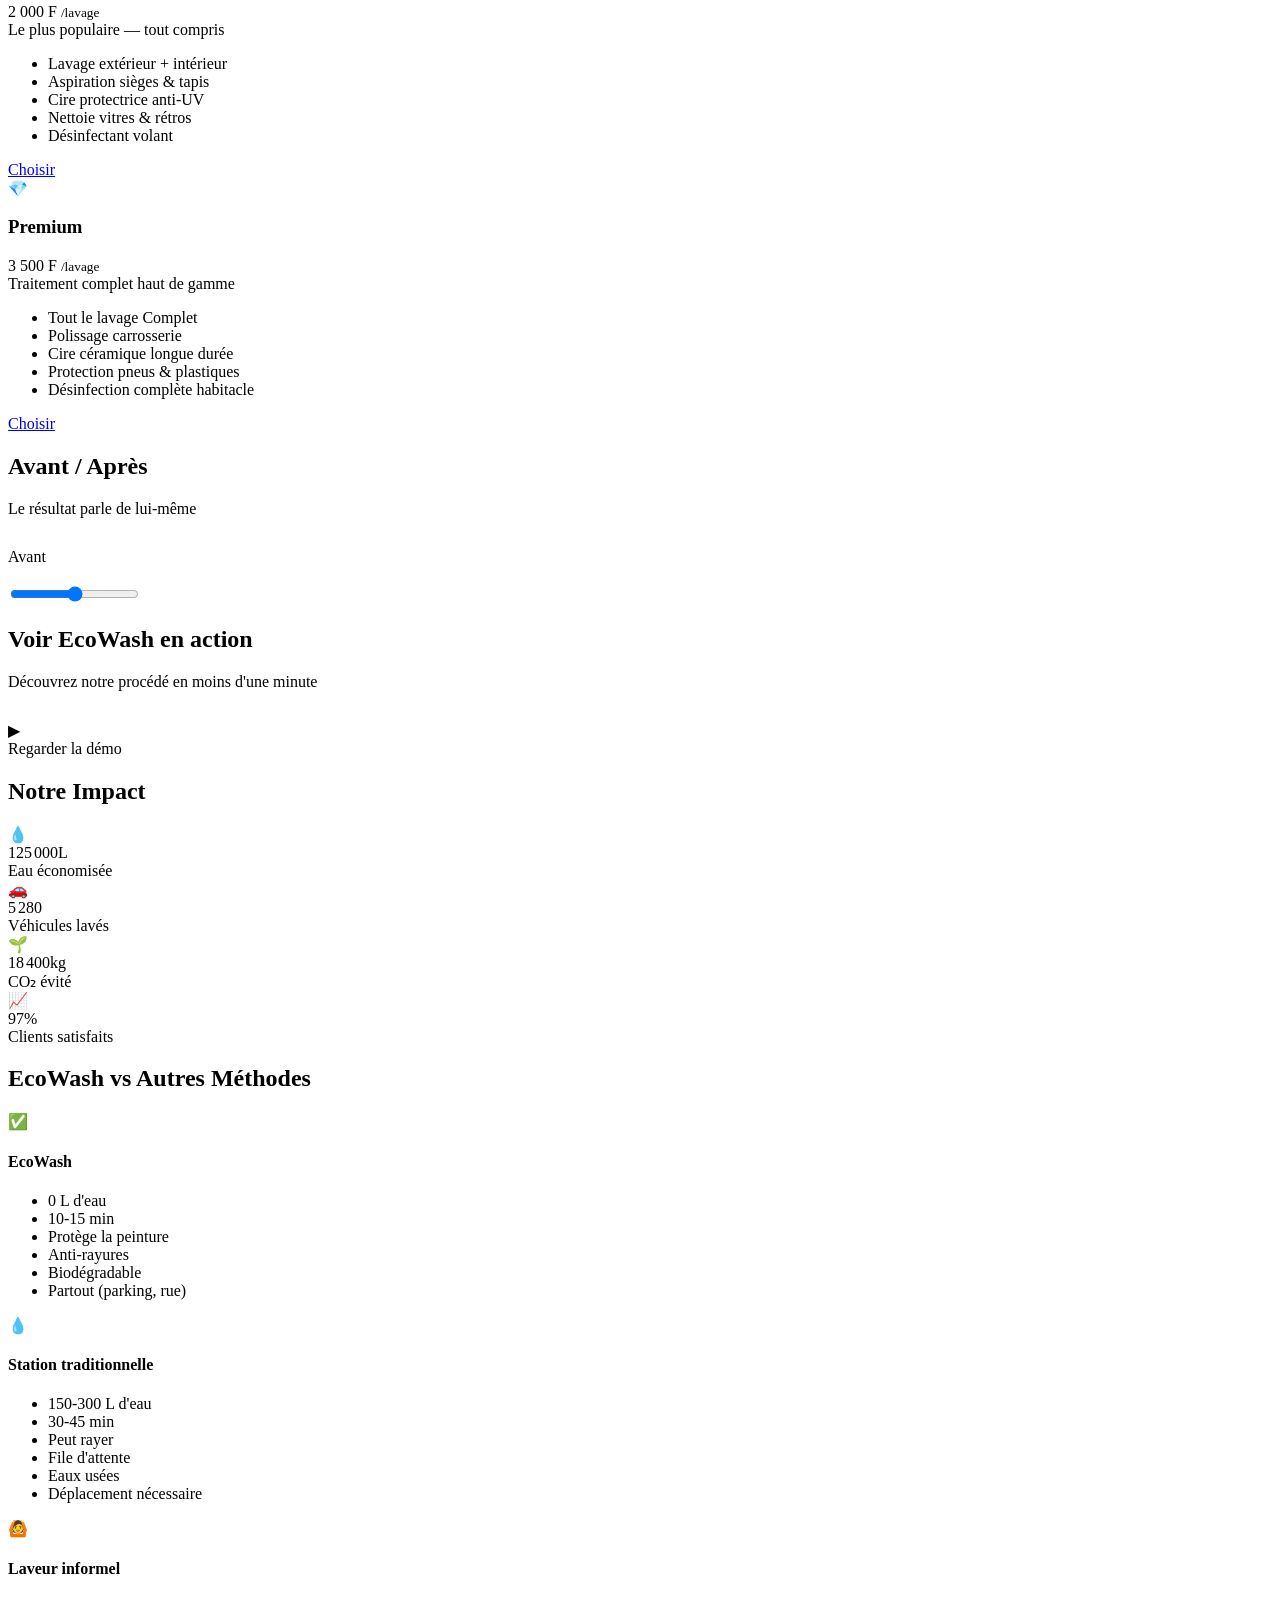
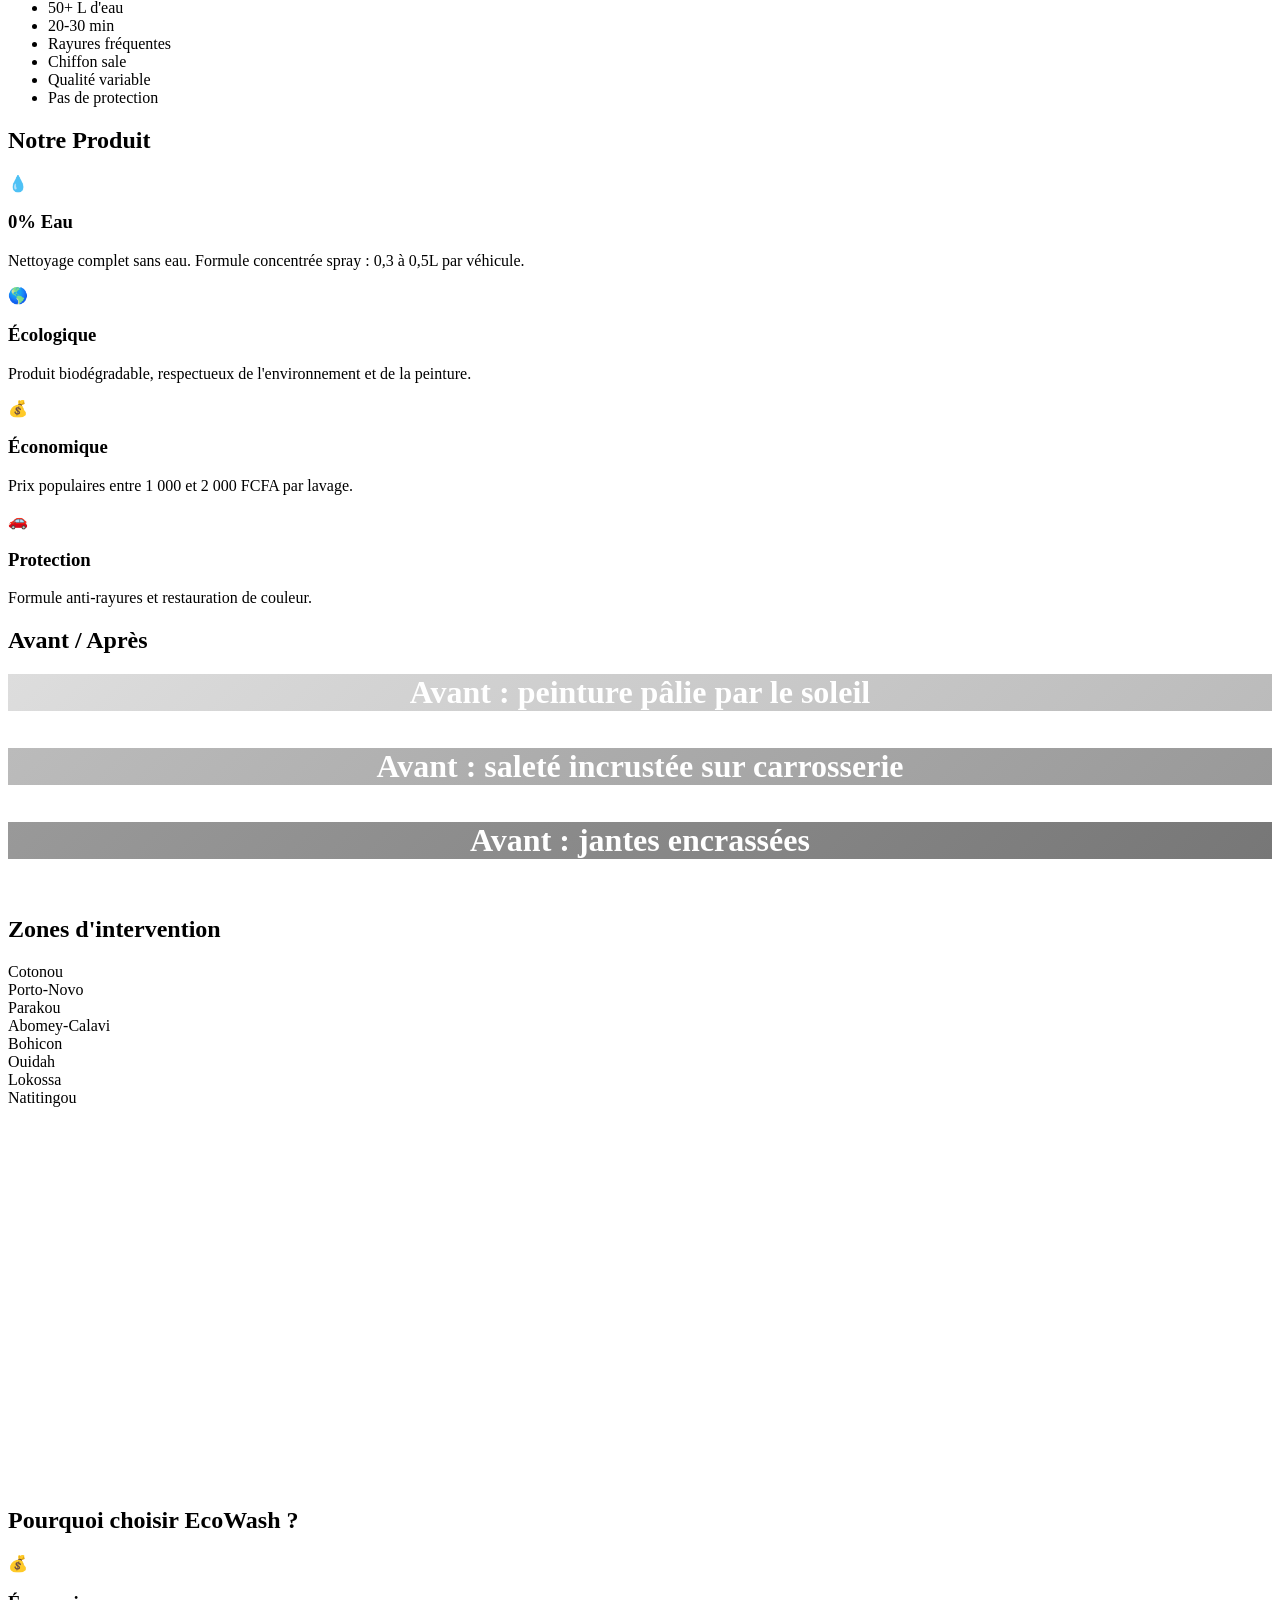
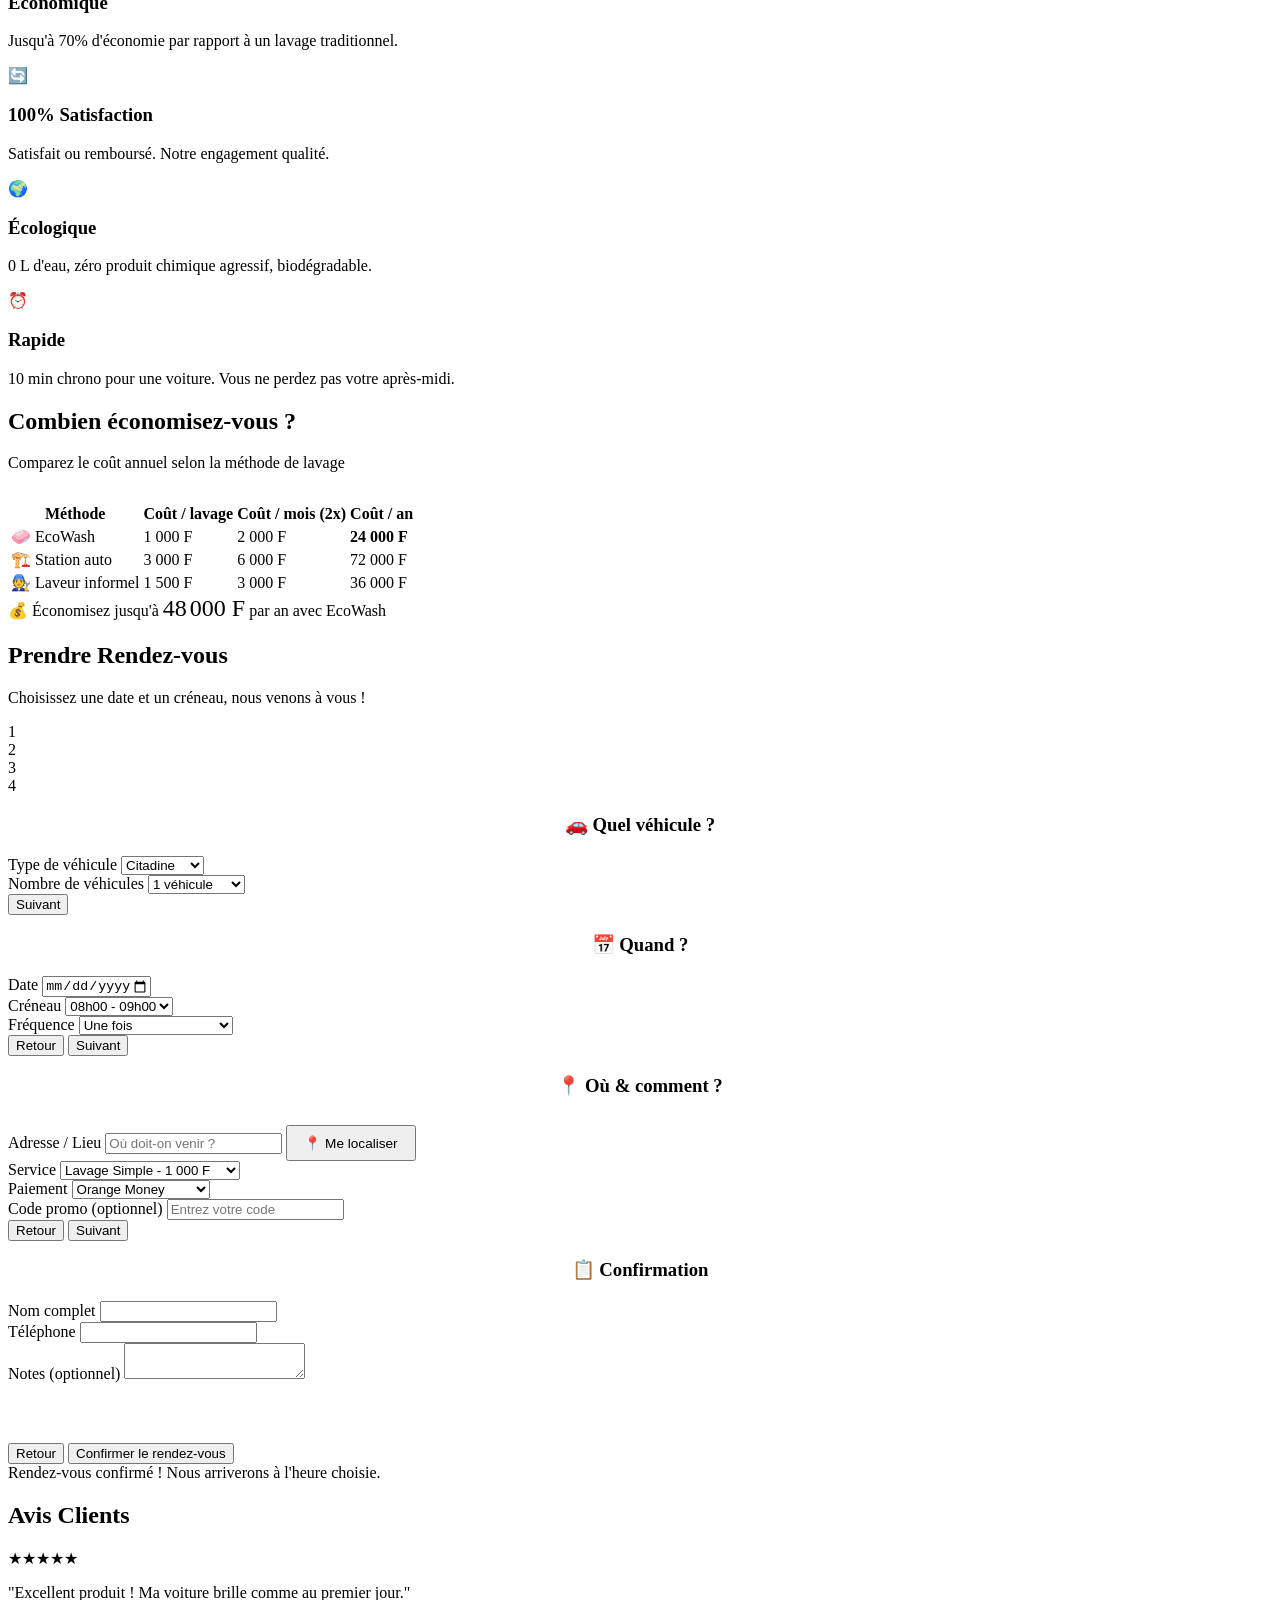
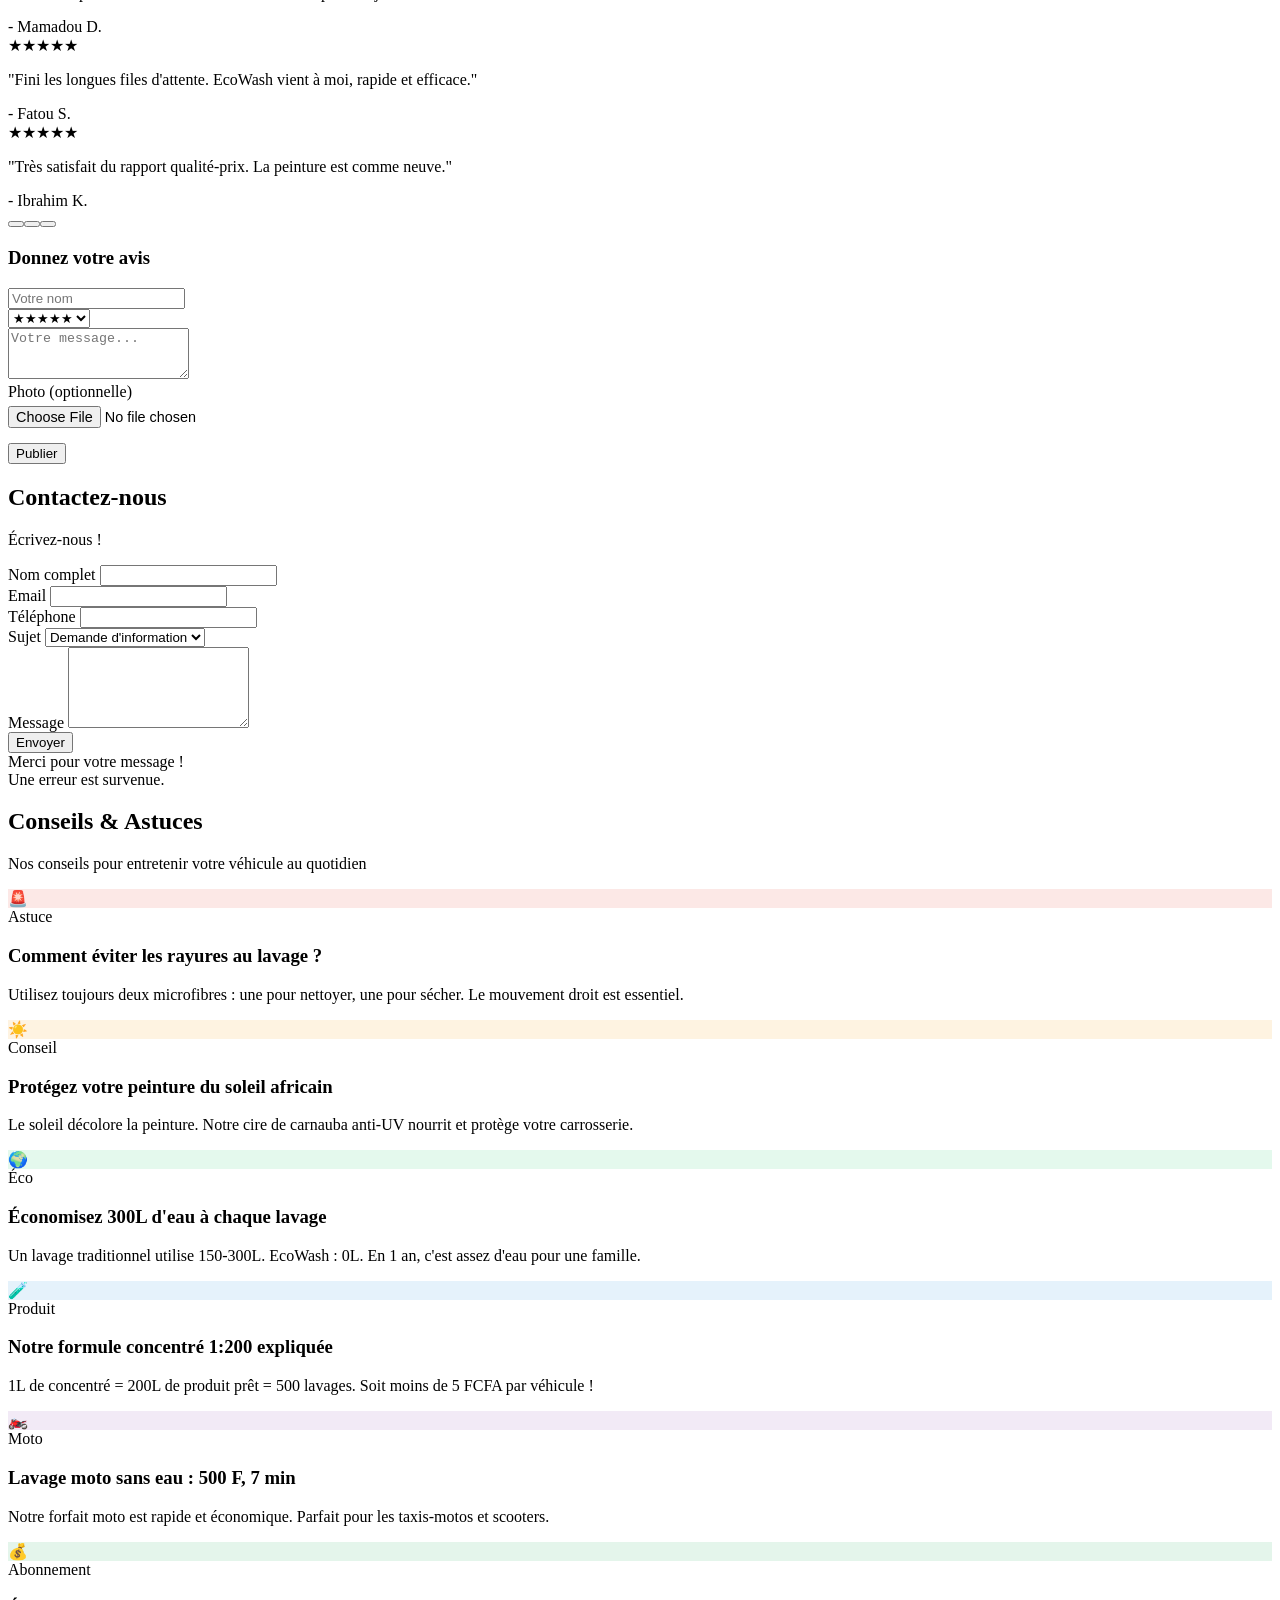
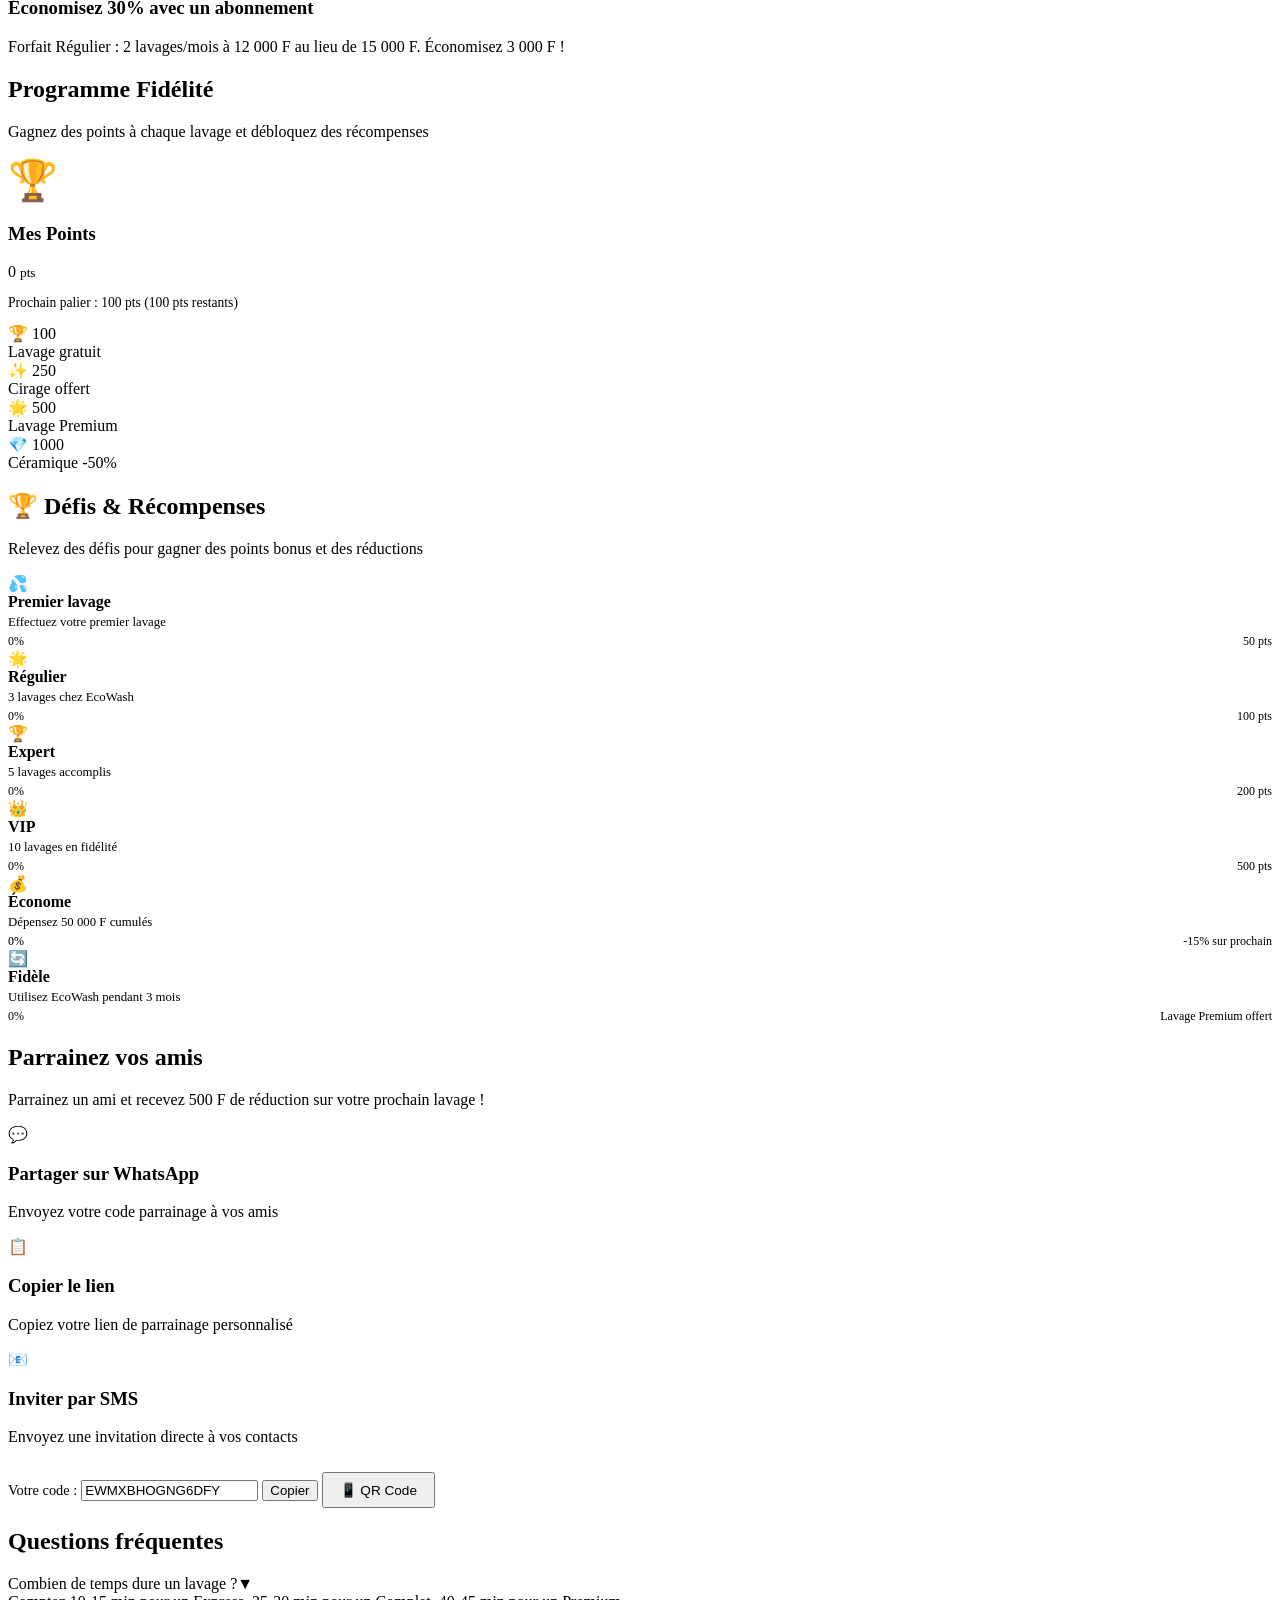
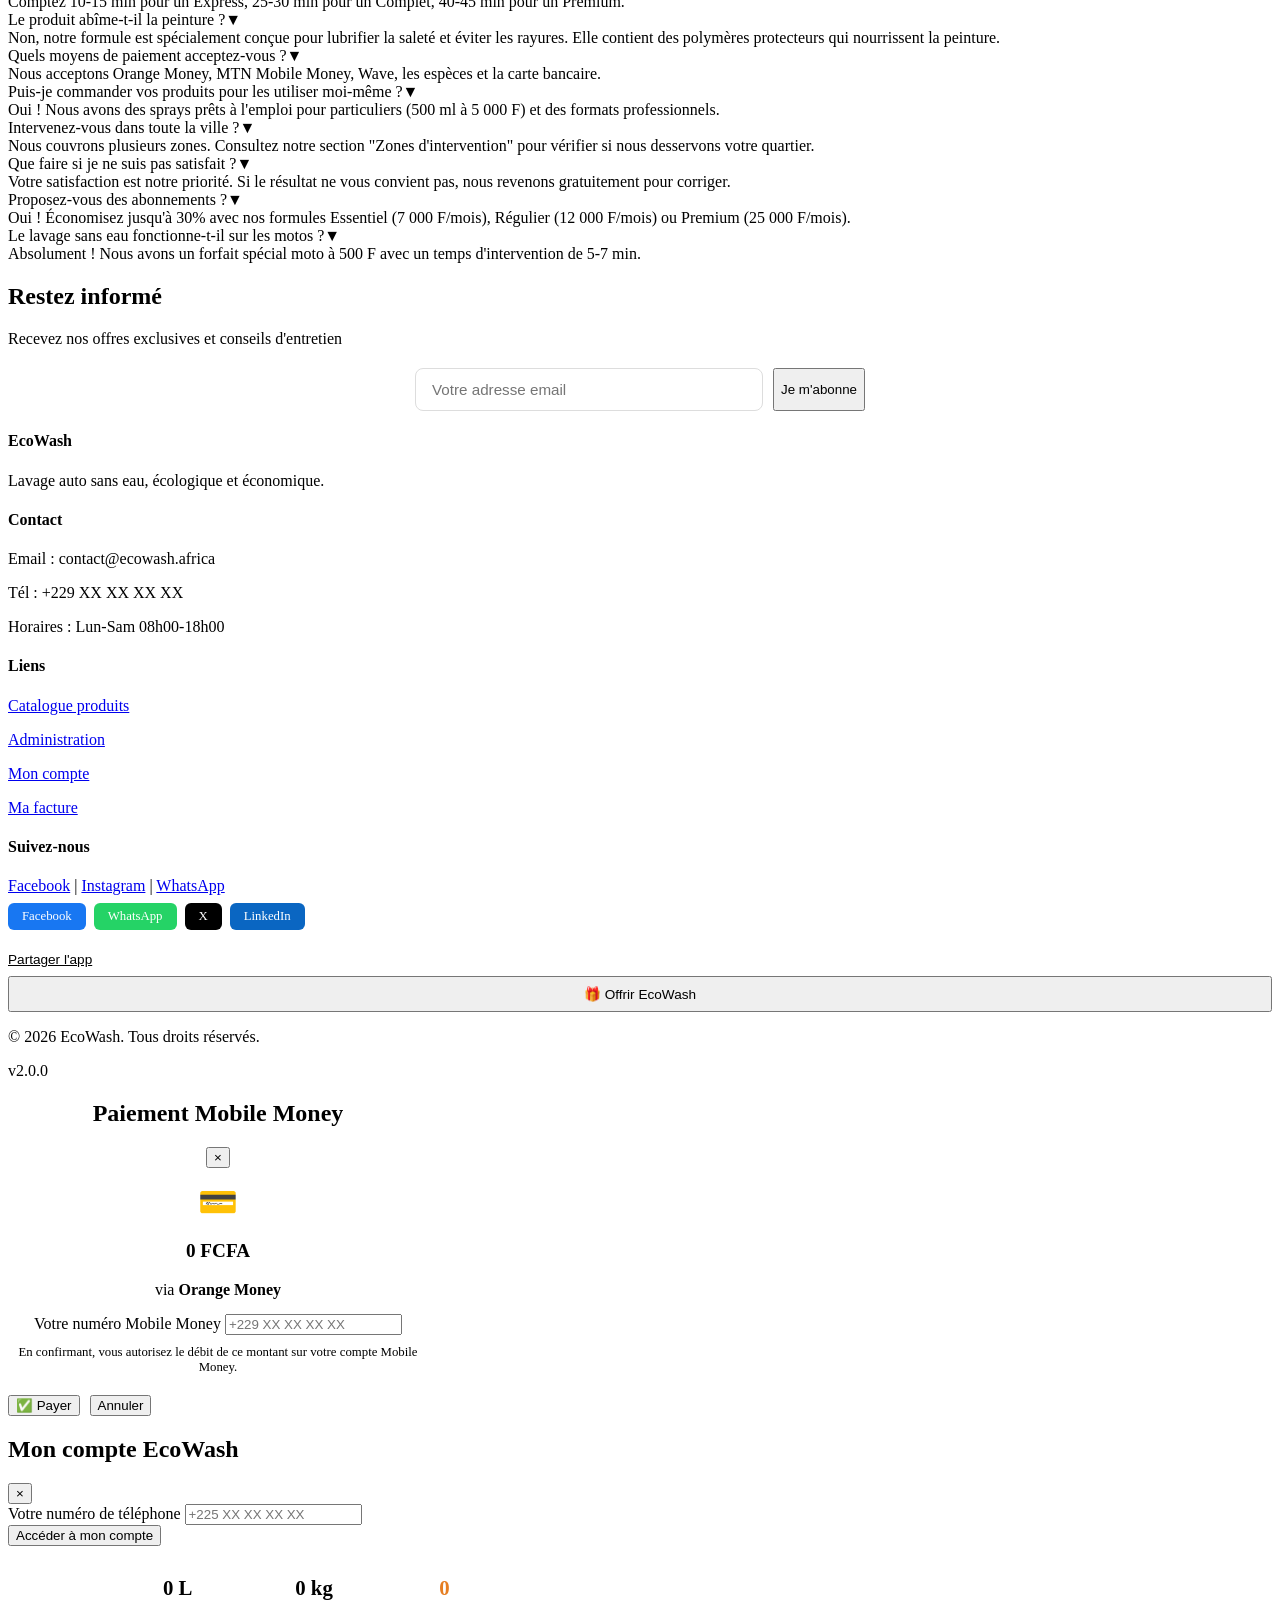
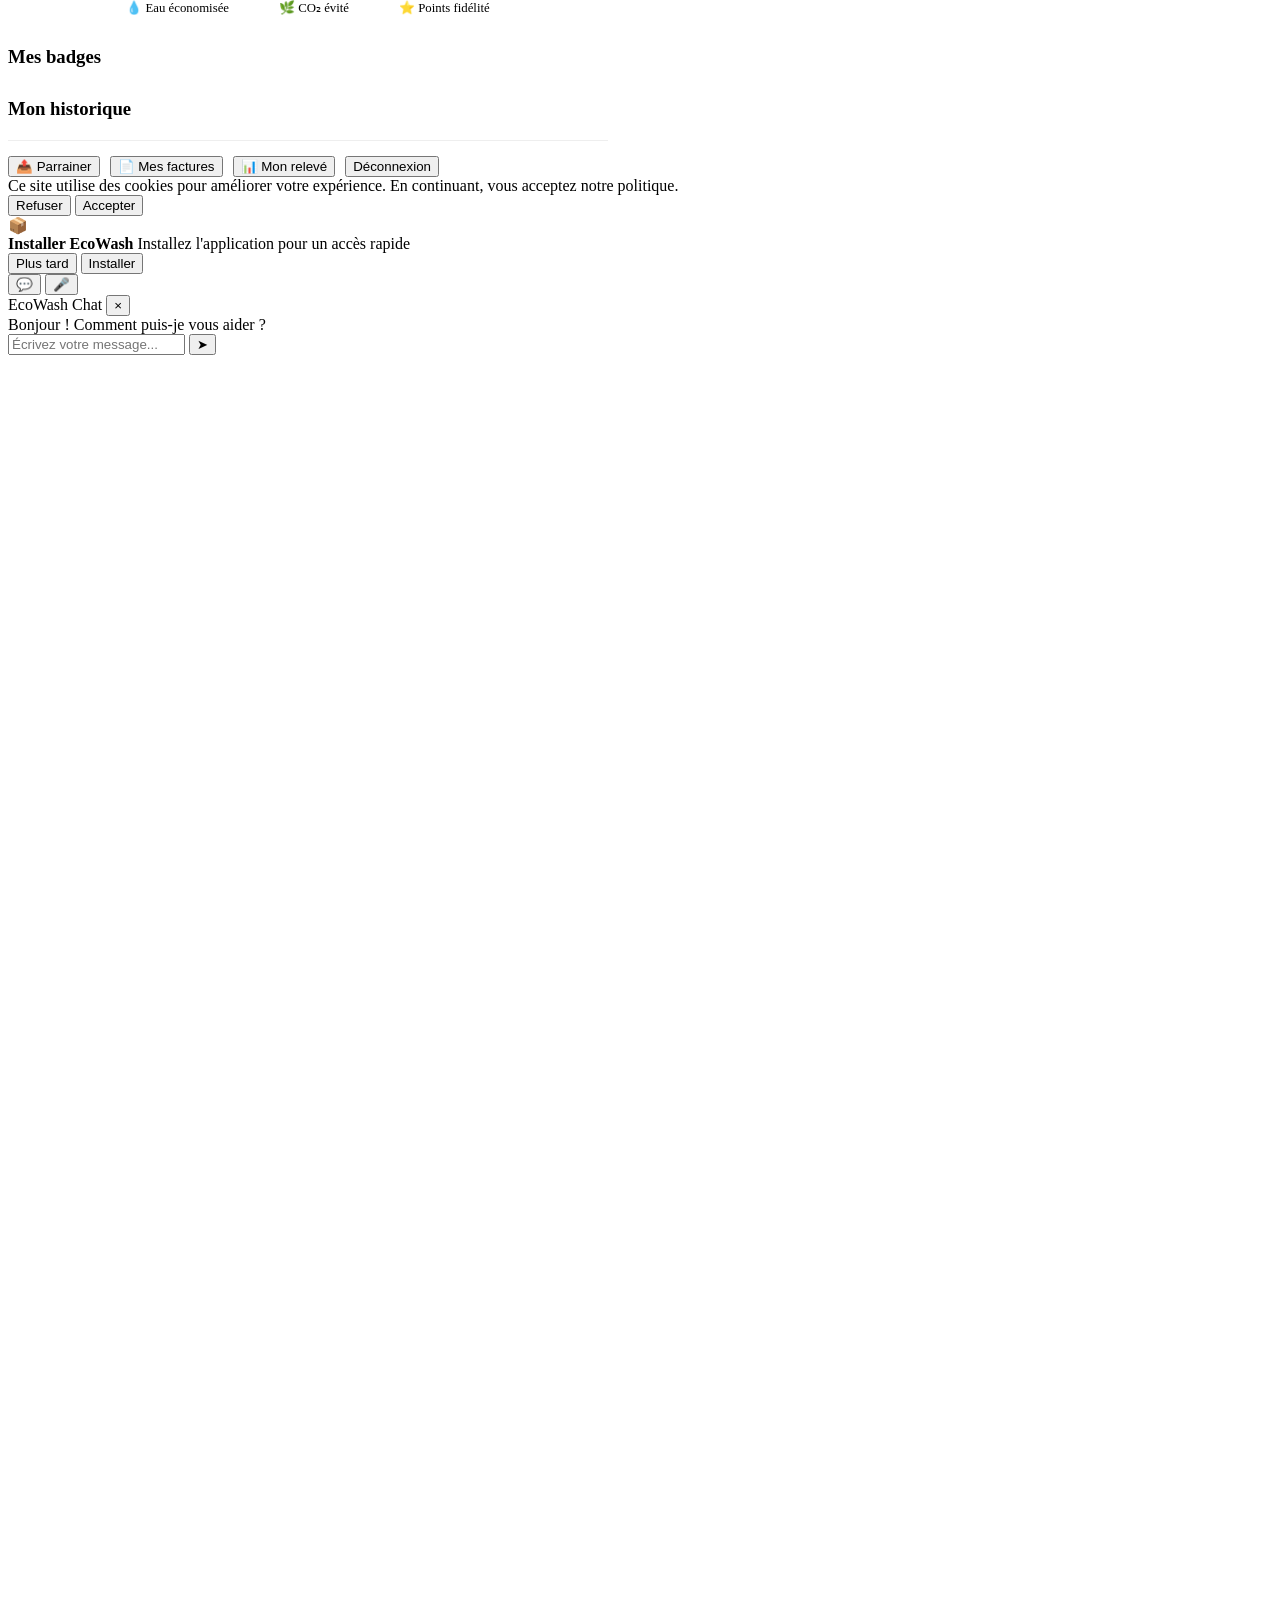
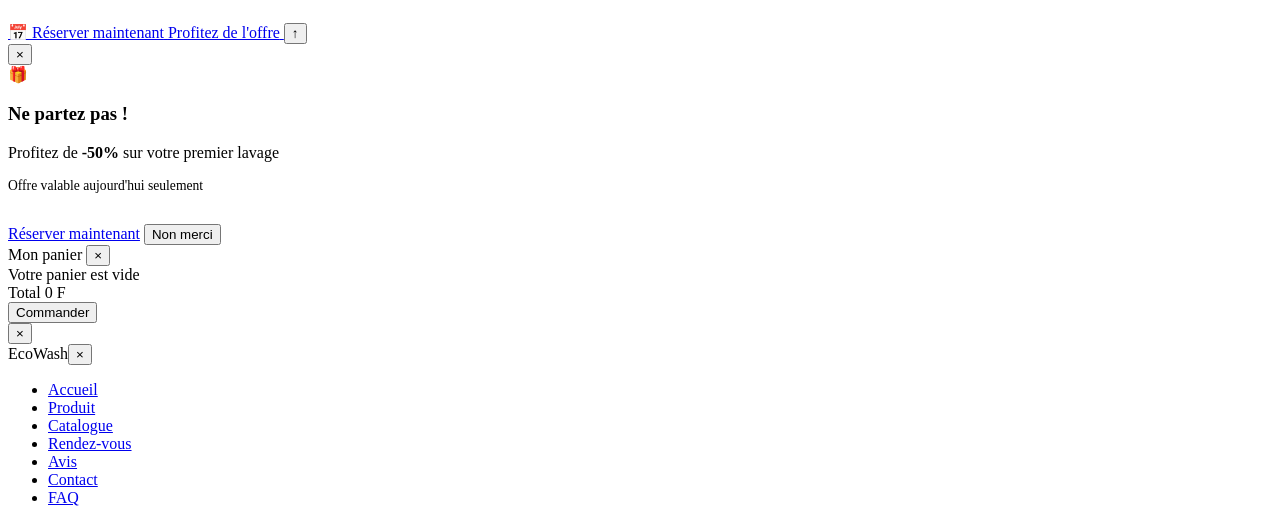
==== commit 5c37df55: "Performance, Sécurité, IndexedDB, Email, Tests, Documentation - Performance : preload CSS/JS, dns-pr" ====
--- a/index.html
+++ b/index.html
@@ -14,12 +14,19 @@
     <meta property="og:image" content="https://cideg-dev.github.io/ecowash-app/images/icon-512.svg">
     <meta name="twitter:card" content="summary">
     <meta name="description" content="EcoWash - Lavage auto sans eau écologique et économique en Afrique. 0L d'eau, 10 min chrono, 1 000 F seulement.">
+    <meta name="keywords" content="lavage auto sans eau, éco lavage, nettoyage voiture écologique, Benin, Cotonou, Mobile Money">
+    <meta http-equiv="Content-Security-Policy" content="default-src 'self' 'unsafe-inline' 'unsafe-eval' https://unpkg.com https://*.tile.openstreetmap.org https://api.qrserver.com https://formspree.io; img-src 'self' data: https:; connect-src 'self' https://formspree.io;">
     <link rel="canonical" href="https://cideg-dev.github.io/ecowash-app/">
     <link rel="manifest" href="manifest.json">
     <link rel="icon" type="image/svg+xml" href="images/icon-192.svg">
     <link rel="apple-touch-icon" href="images/icon-512.svg">
+    <link rel="preload" href="css/style.css" as="style">
+    <link rel="preload" href="js/config.js" as="script">
+    <link rel="preload" href="js/main.js" as="script">
+    <link rel="dns-prefetch" href="https://unpkg.com">
+    <link rel="dns-prefetch" href="https://api.qrserver.com">
+    <link rel="preconnect" href="https://unpkg.com" crossorigin>
     <title>EcoWash - Lavage Auto Sans Eau</title>
-    <link rel="stylesheet" href="css/style.css">
     <link rel="stylesheet" href="https://unpkg.com/leaflet@1.9.4/dist/leaflet.css" />
     <script type="application/ld+json">
     {
@@ -711,6 +718,7 @@
 
     <script src="https://unpkg.com/leaflet@1.9.4/dist/leaflet.js"></script>
     <script src="js/config.js"></script>
+    <script src="js/db.js"></script>
     <script src="js/i18n.js"></script>
     <script src="js/cart.js"></script>
     <script src="js/main.js"></script>
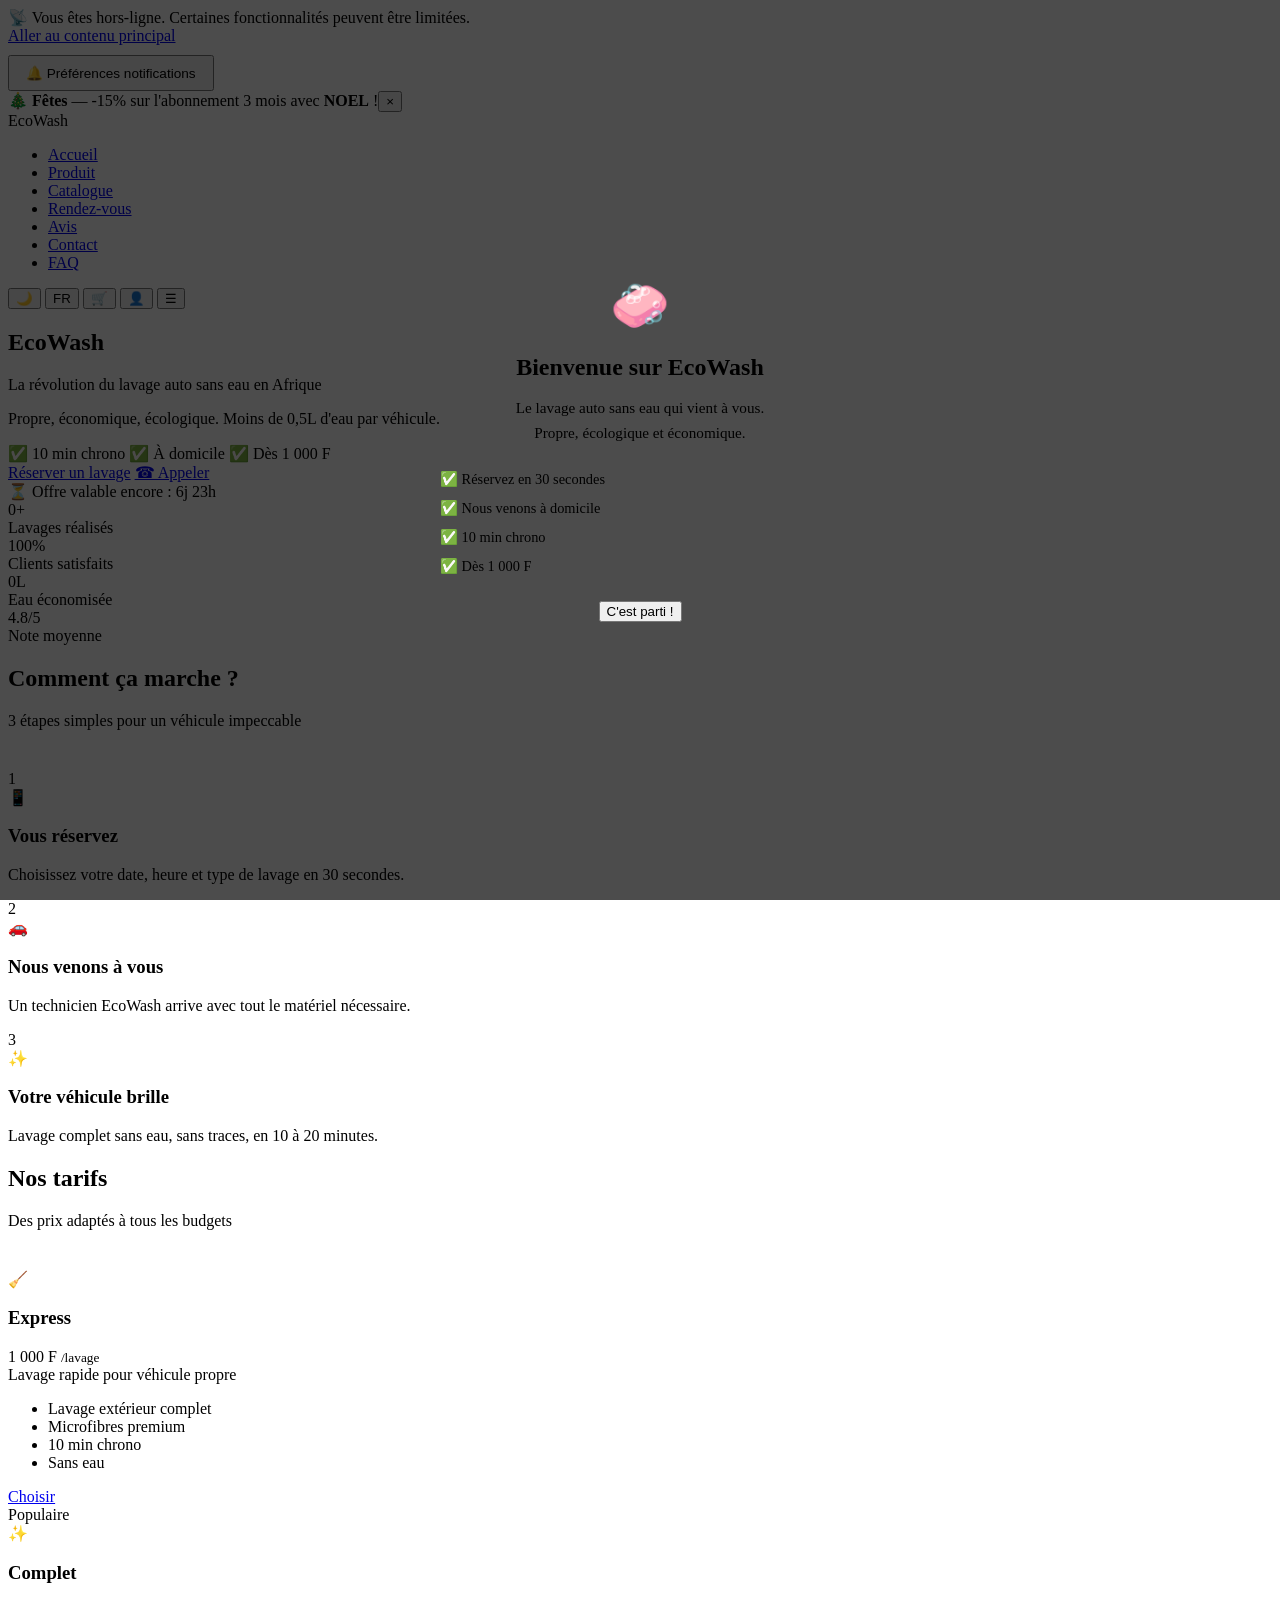
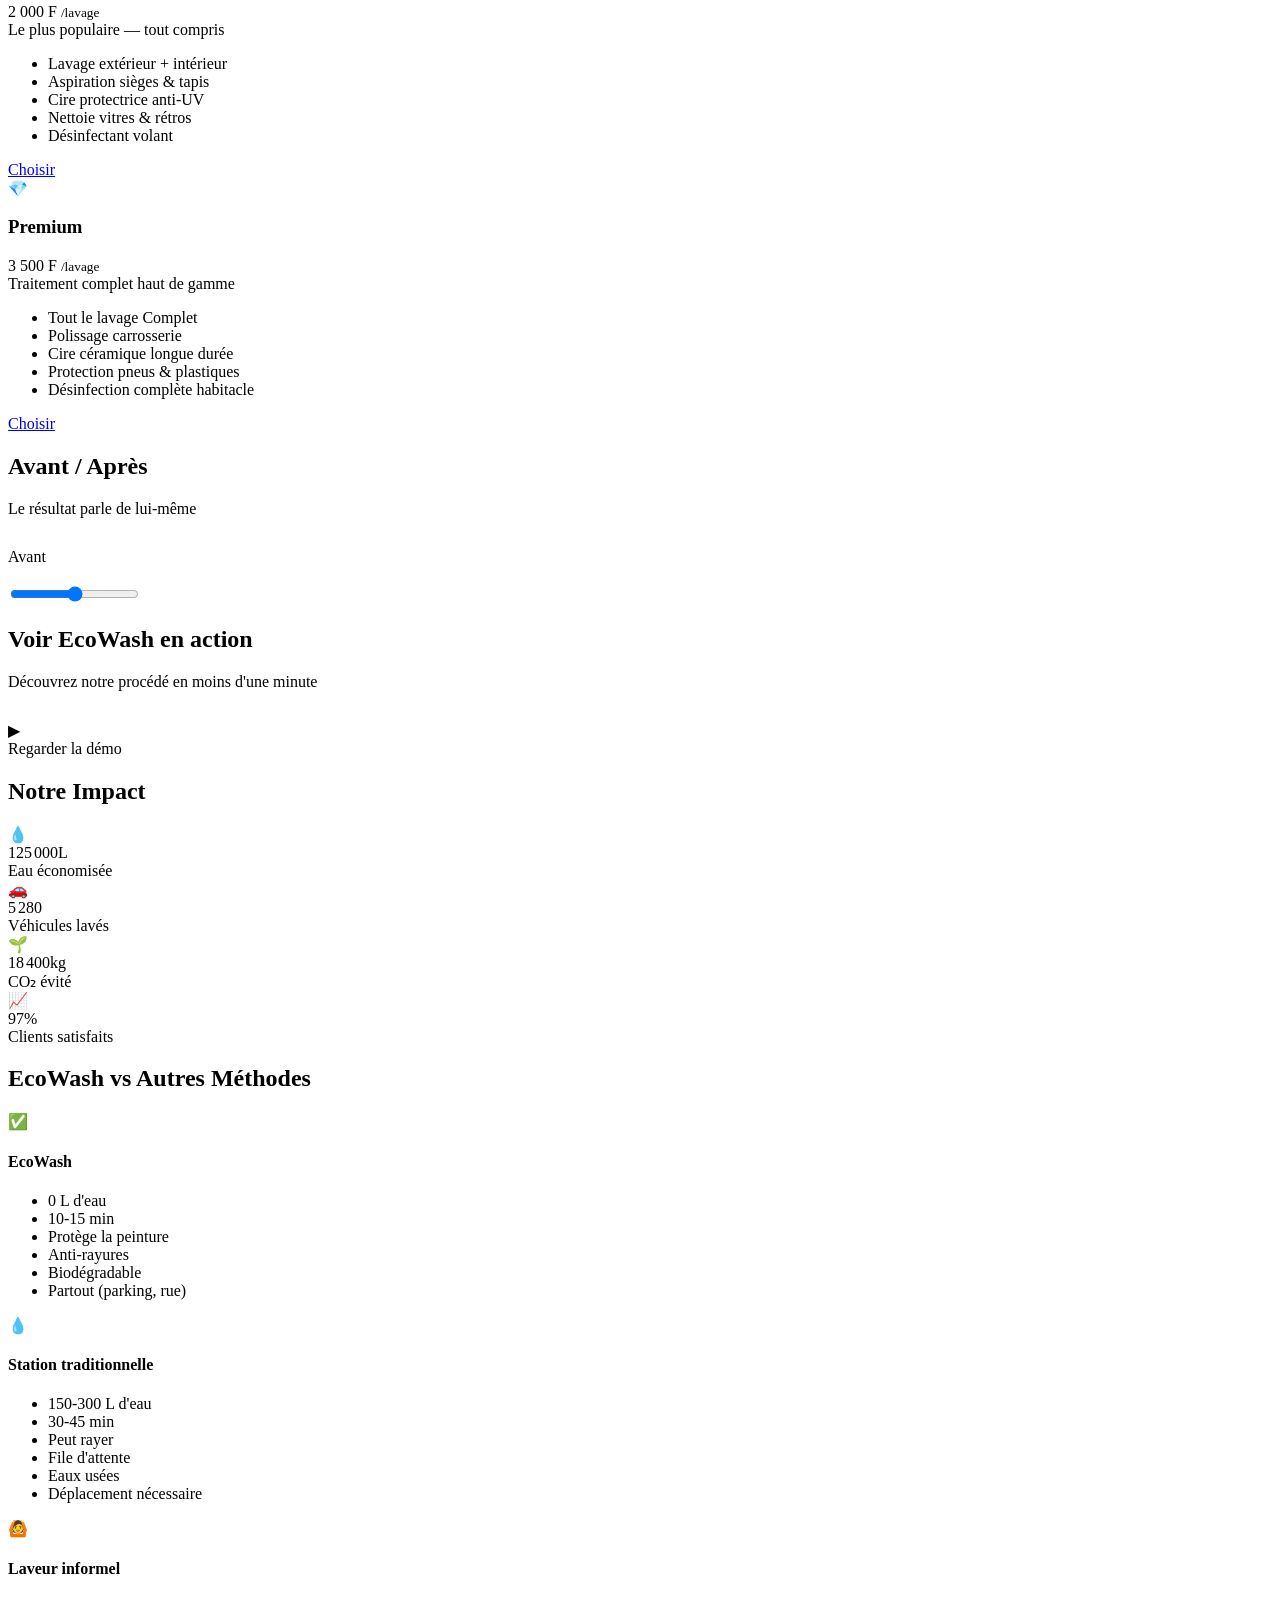
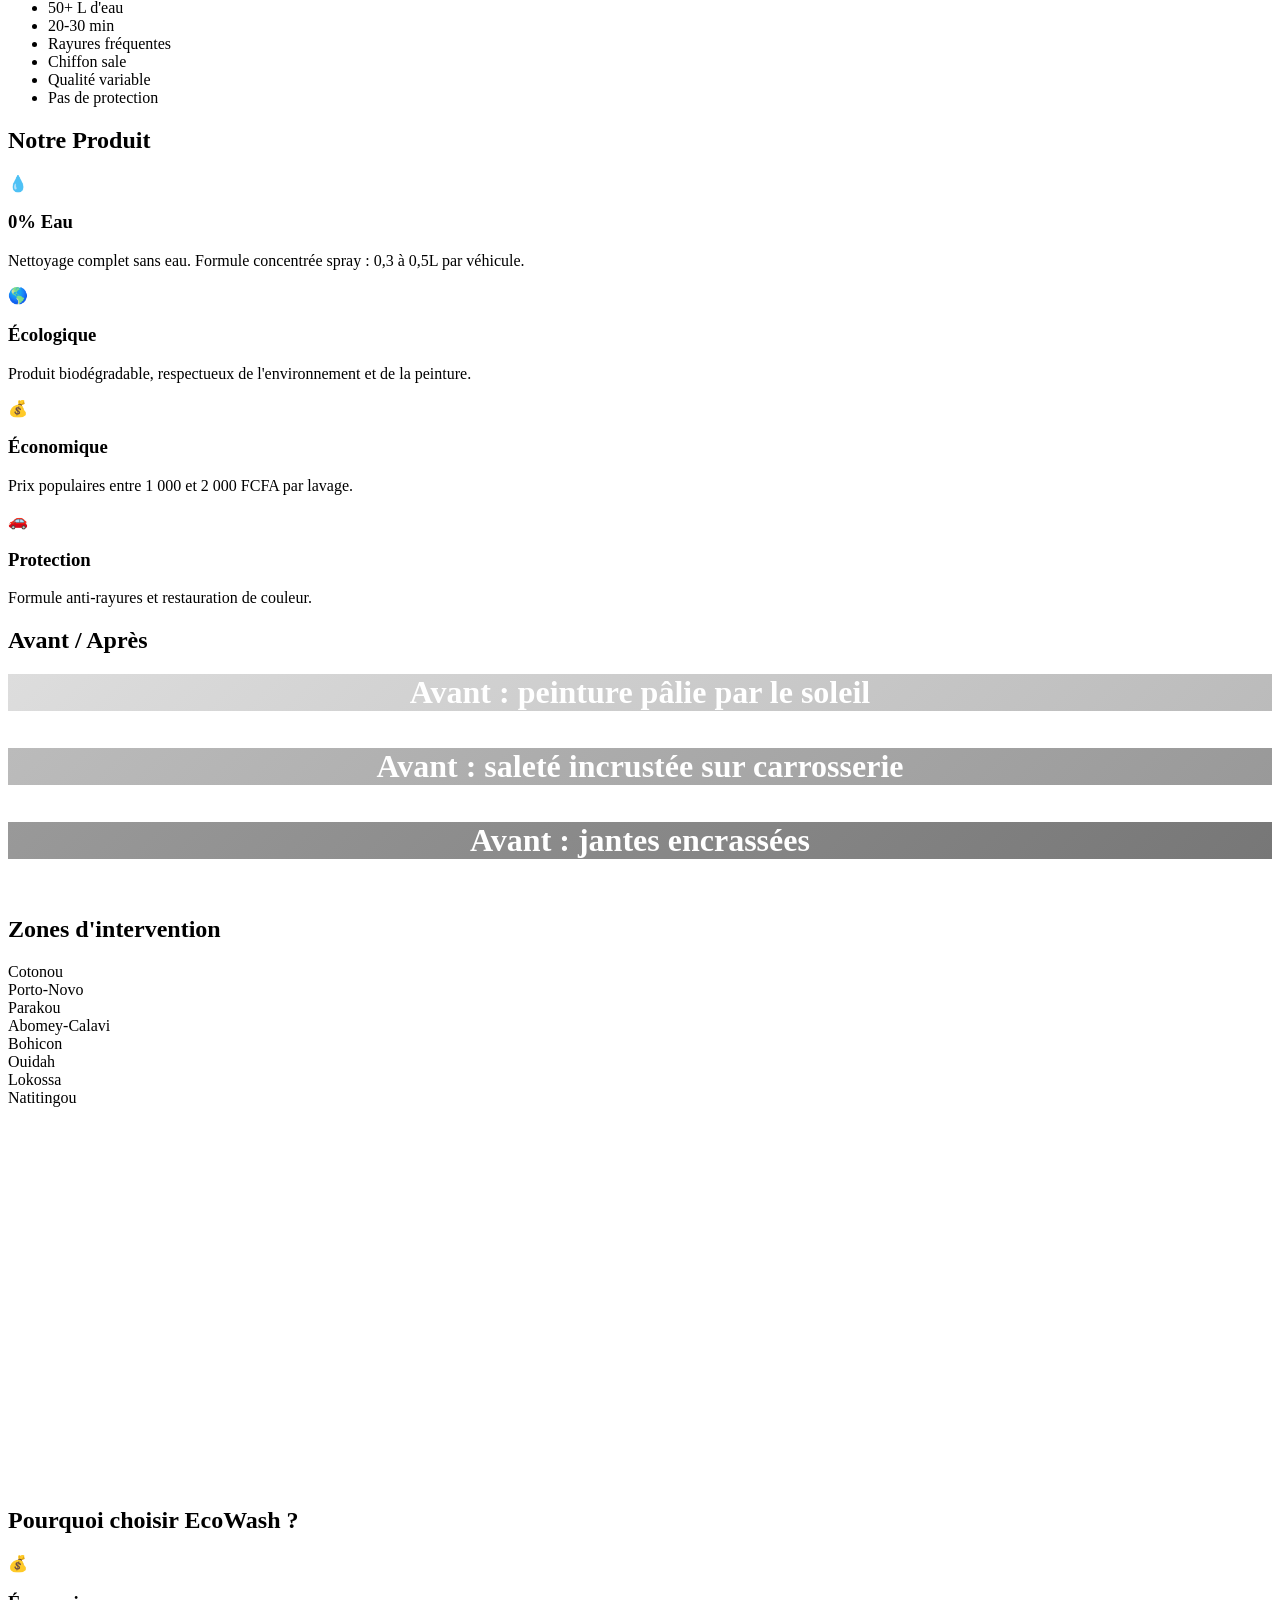
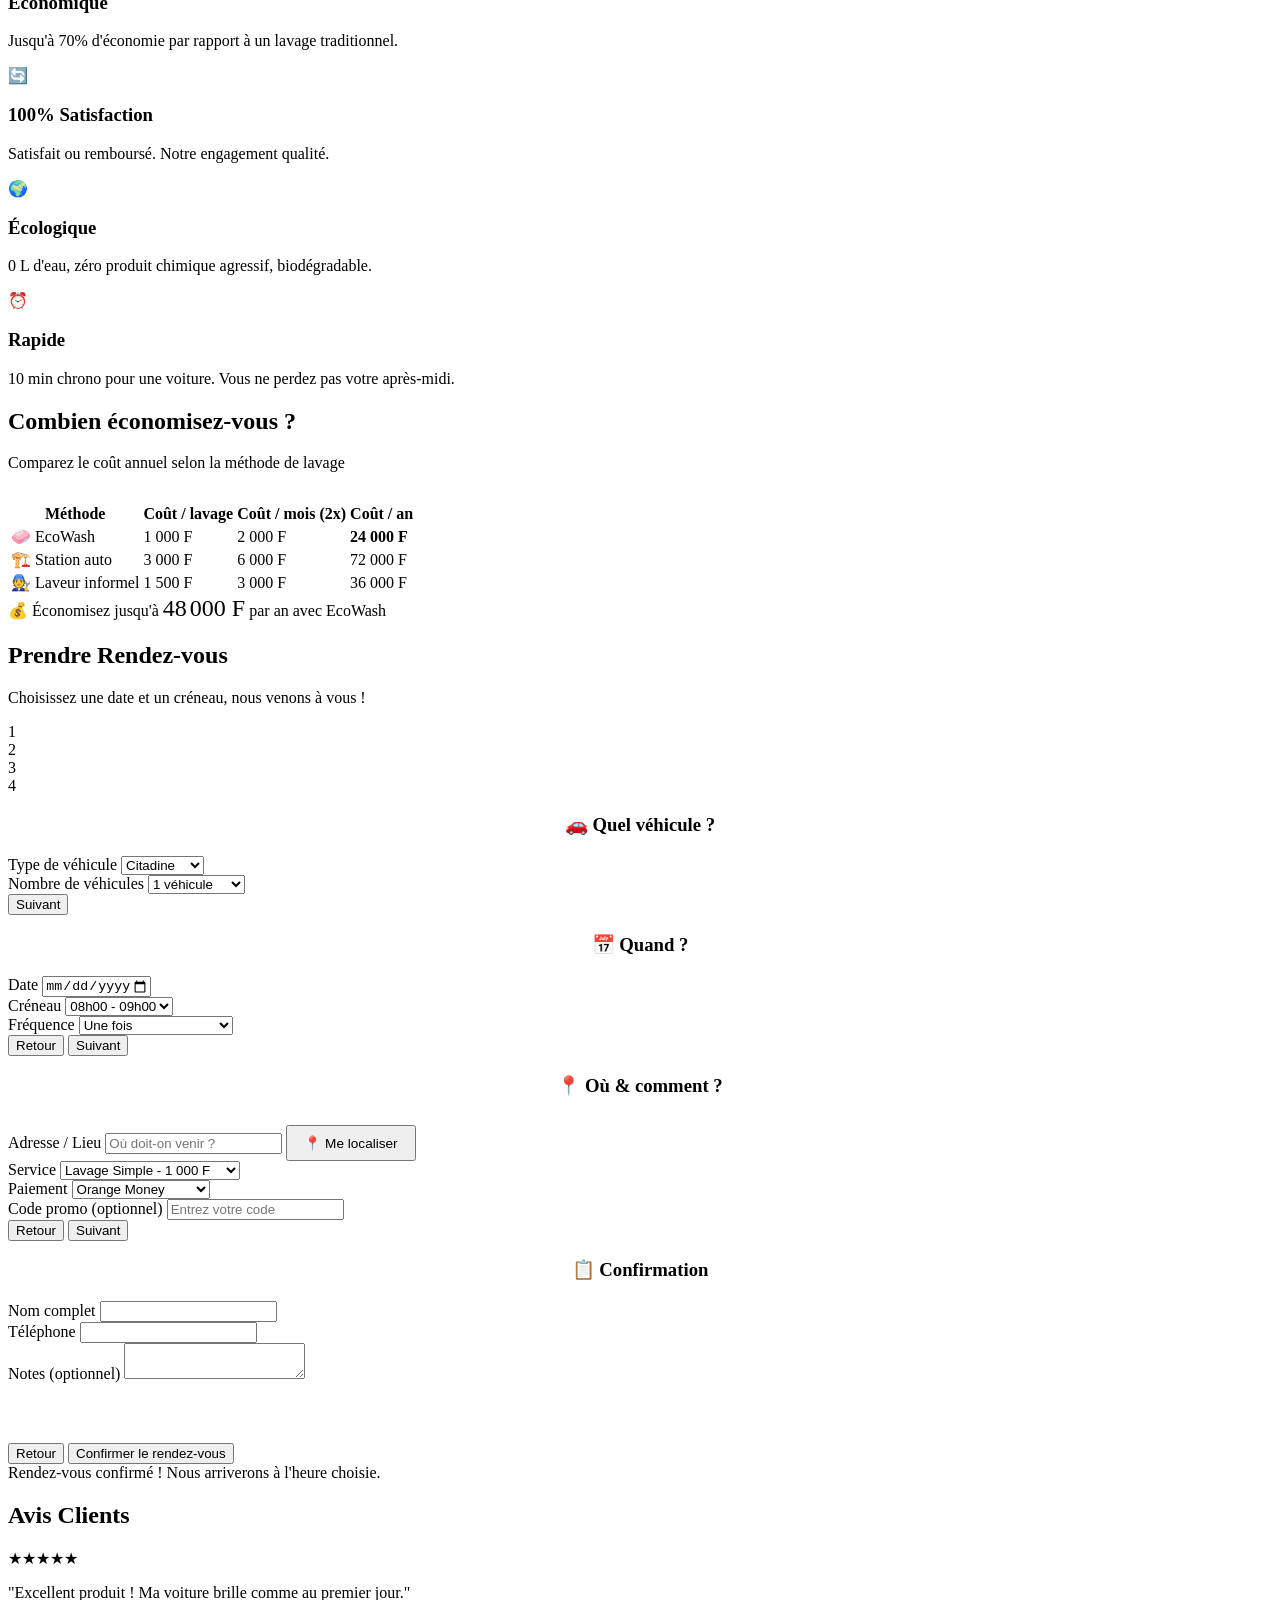
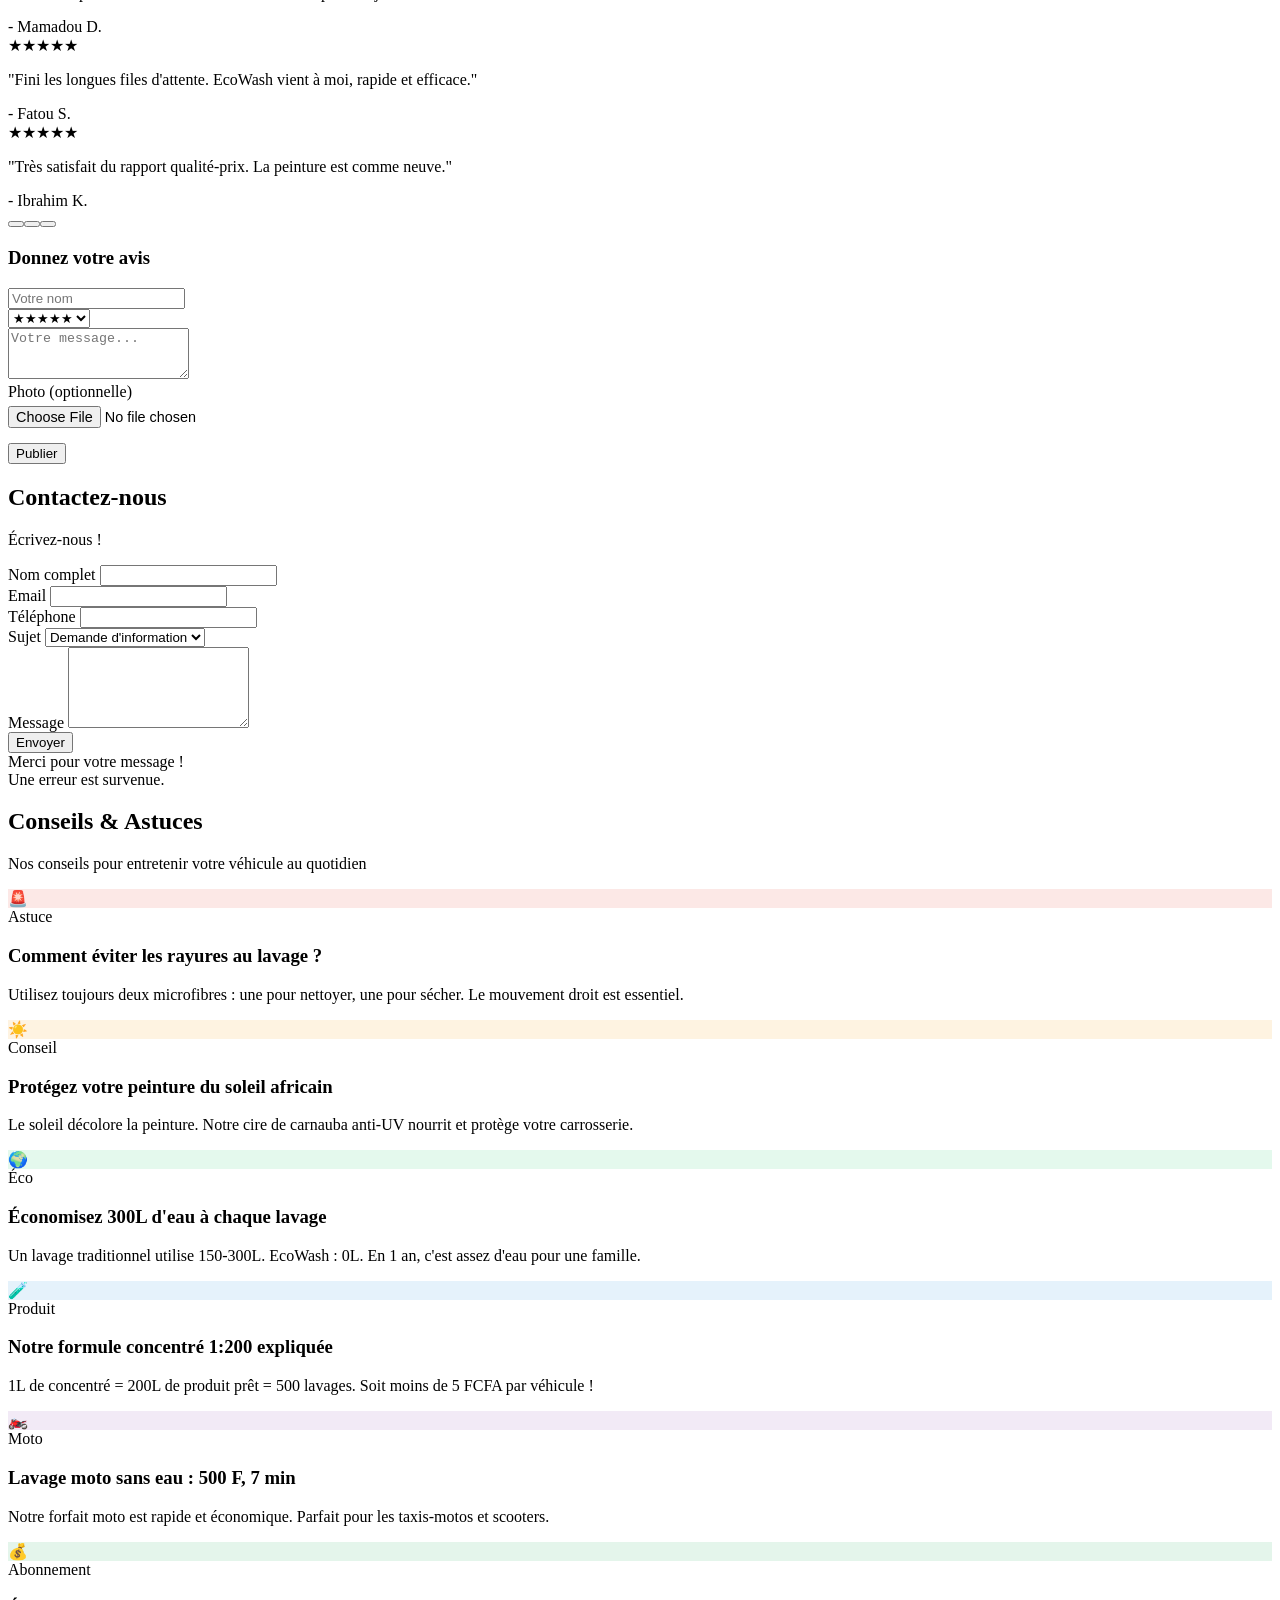
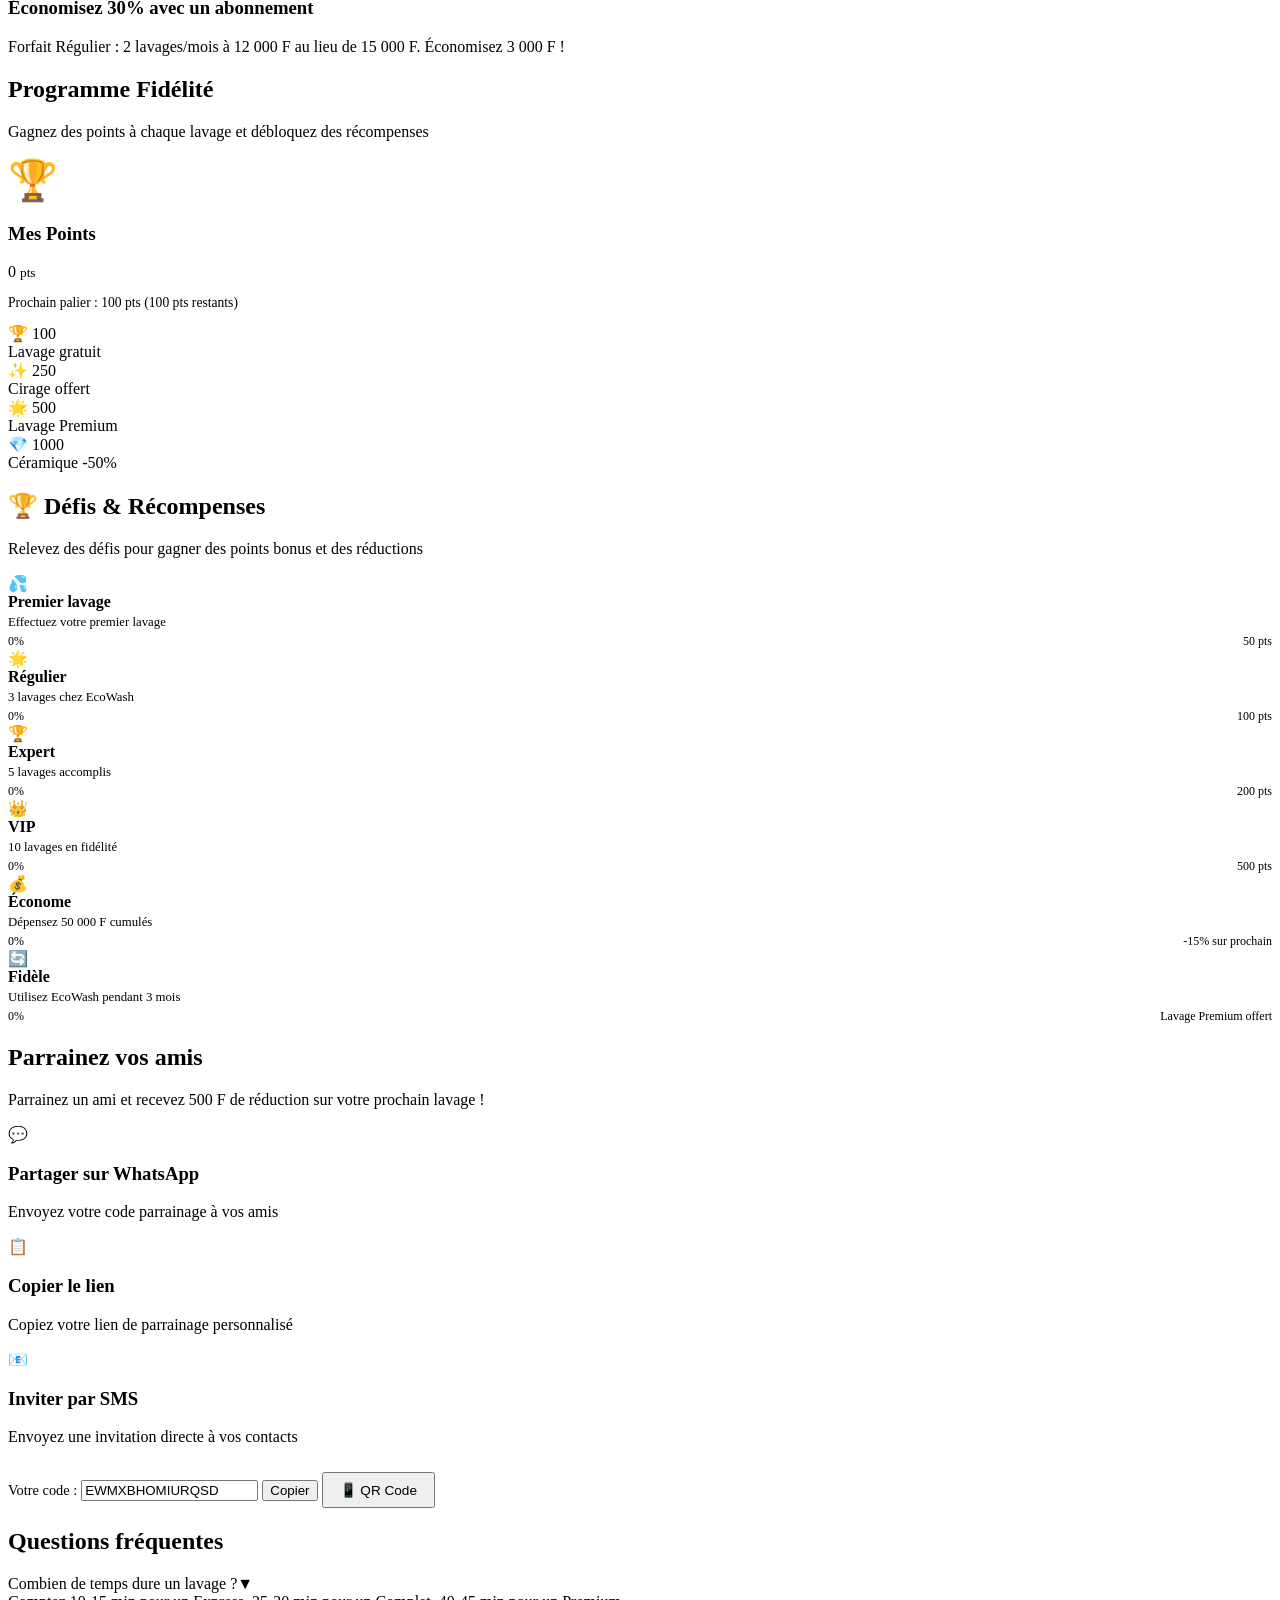
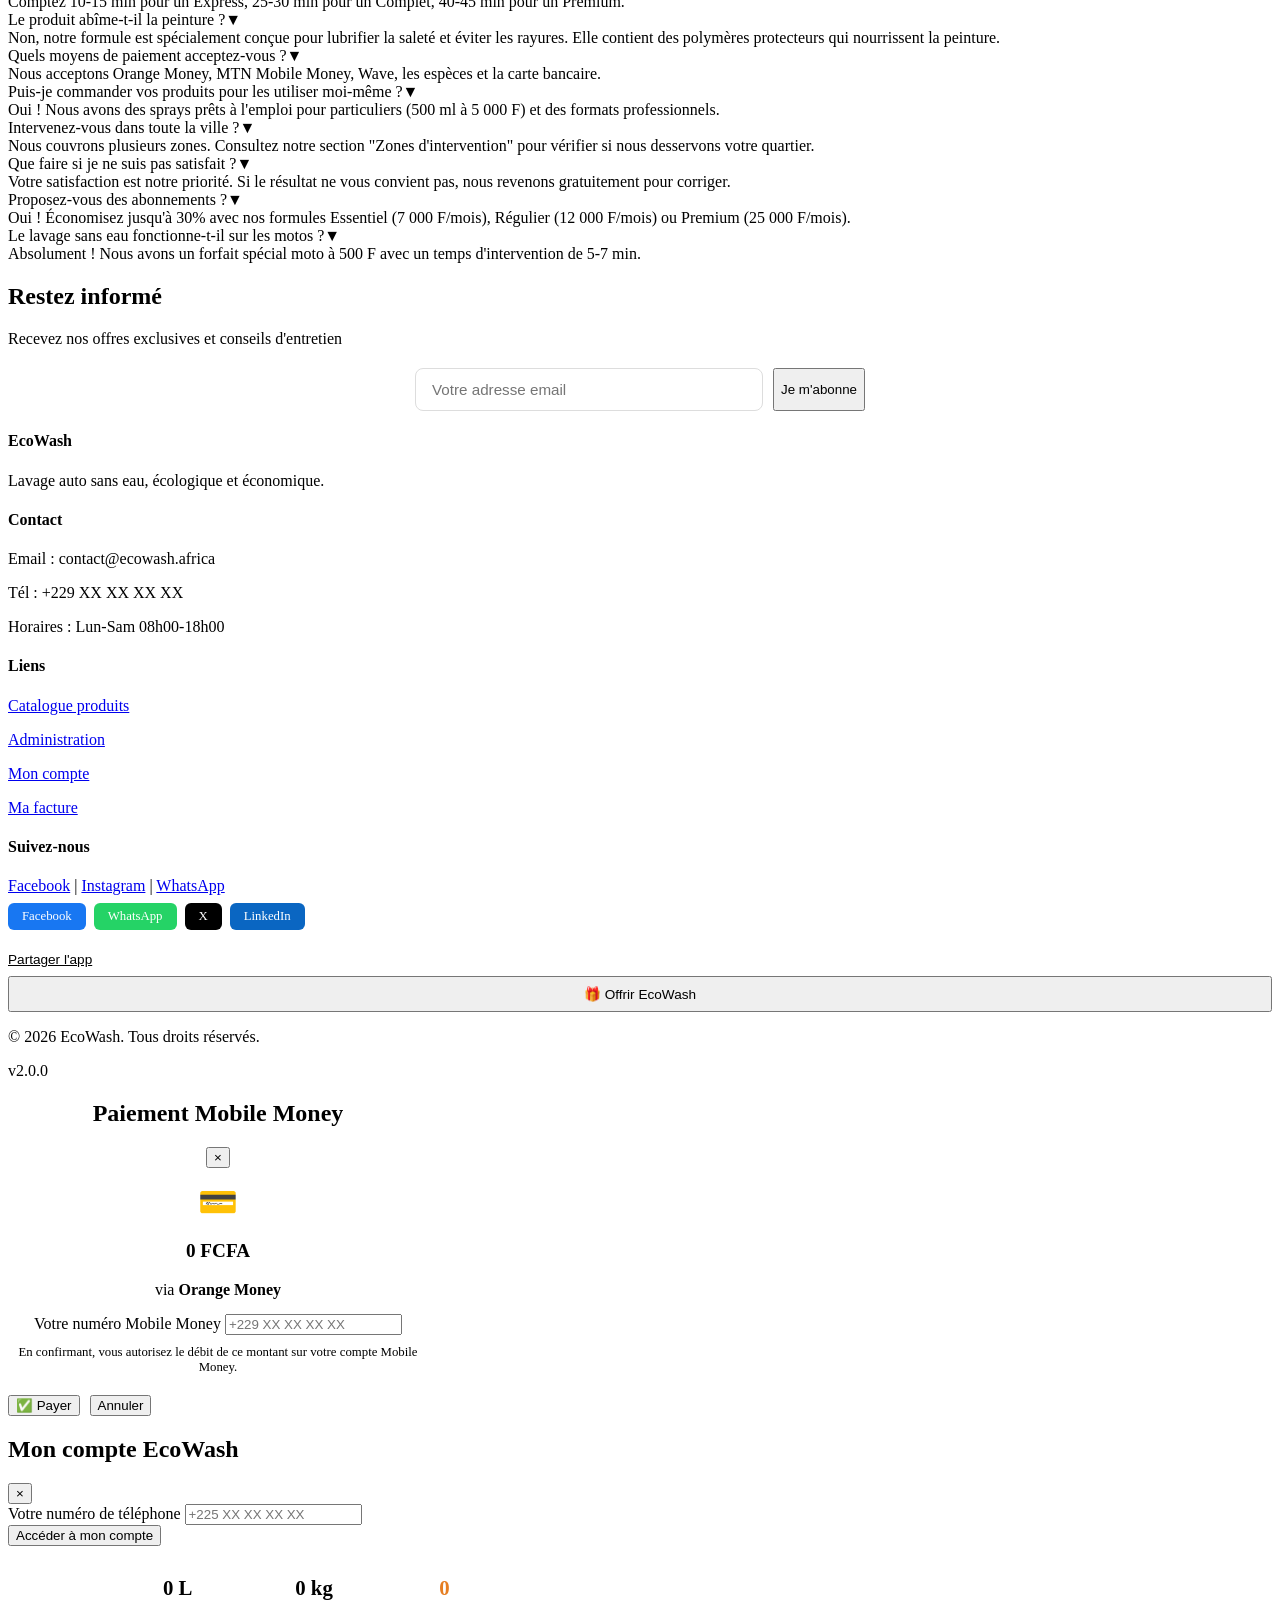
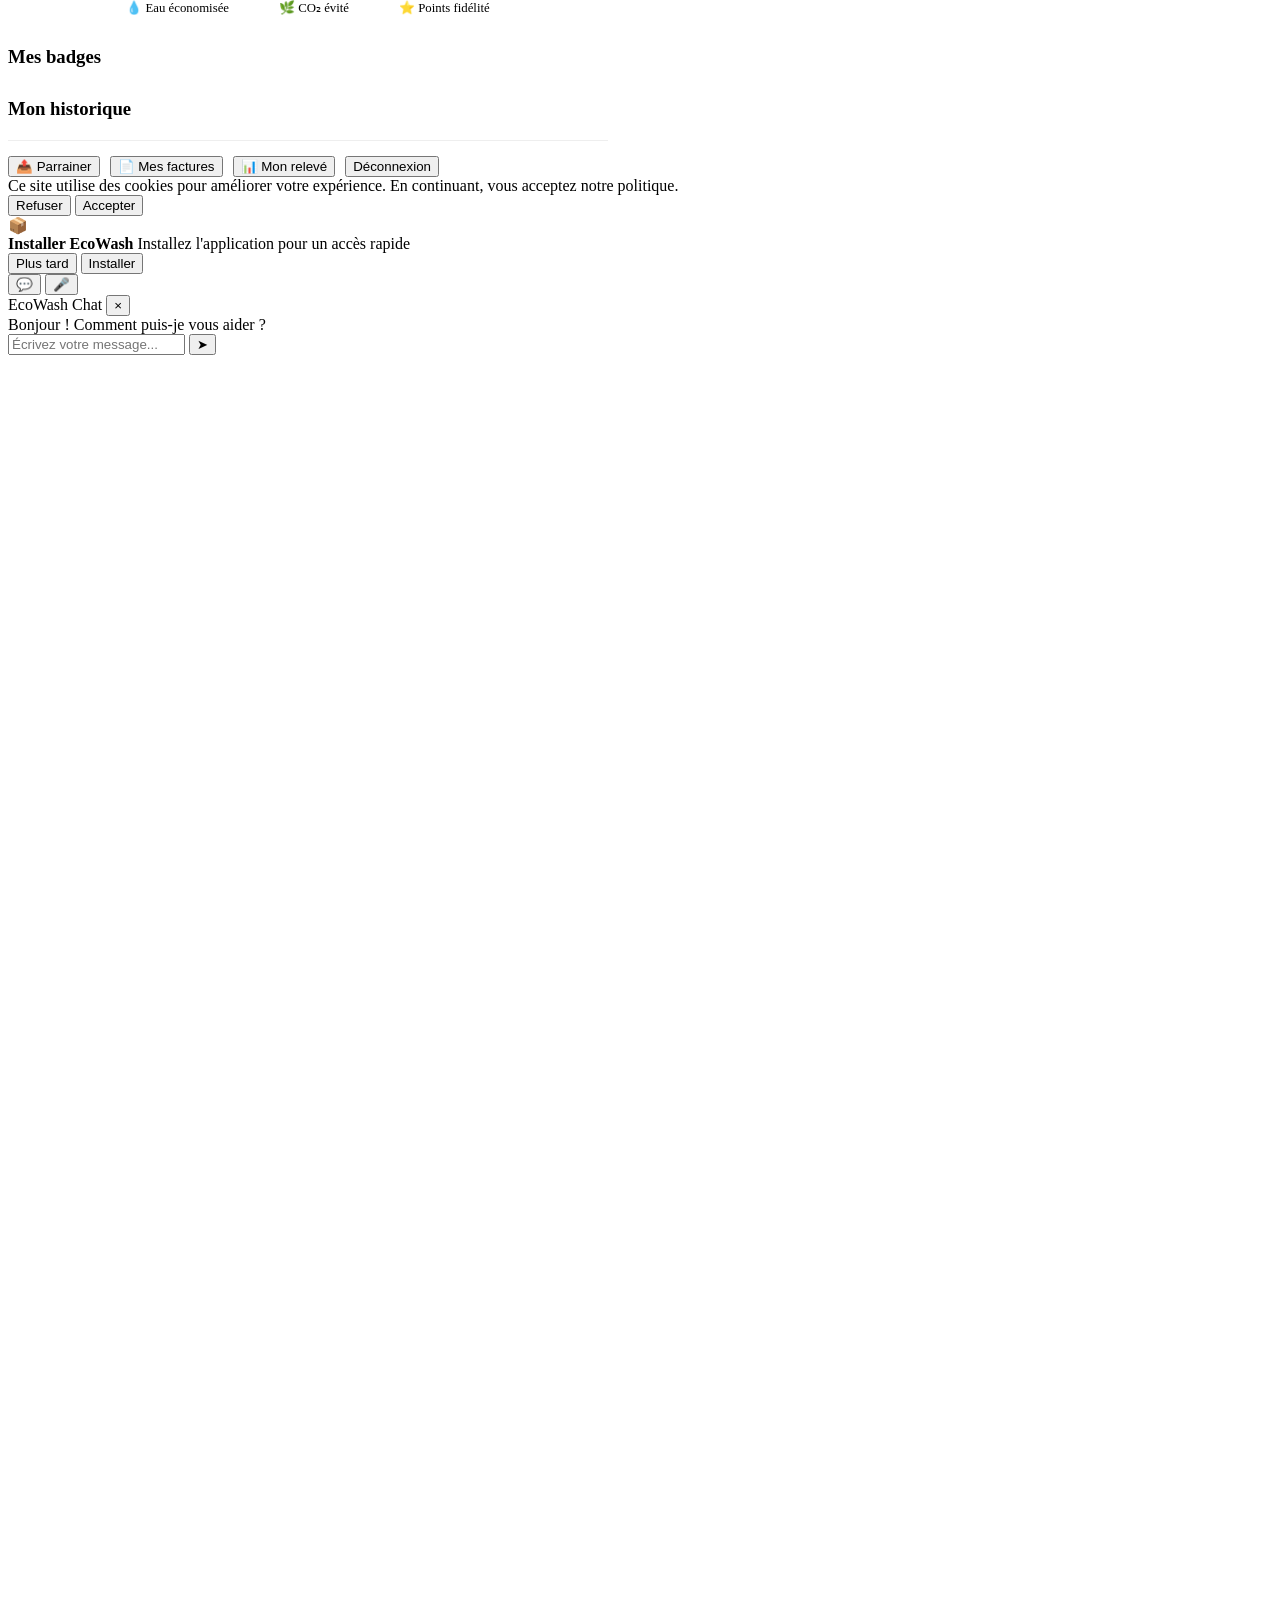
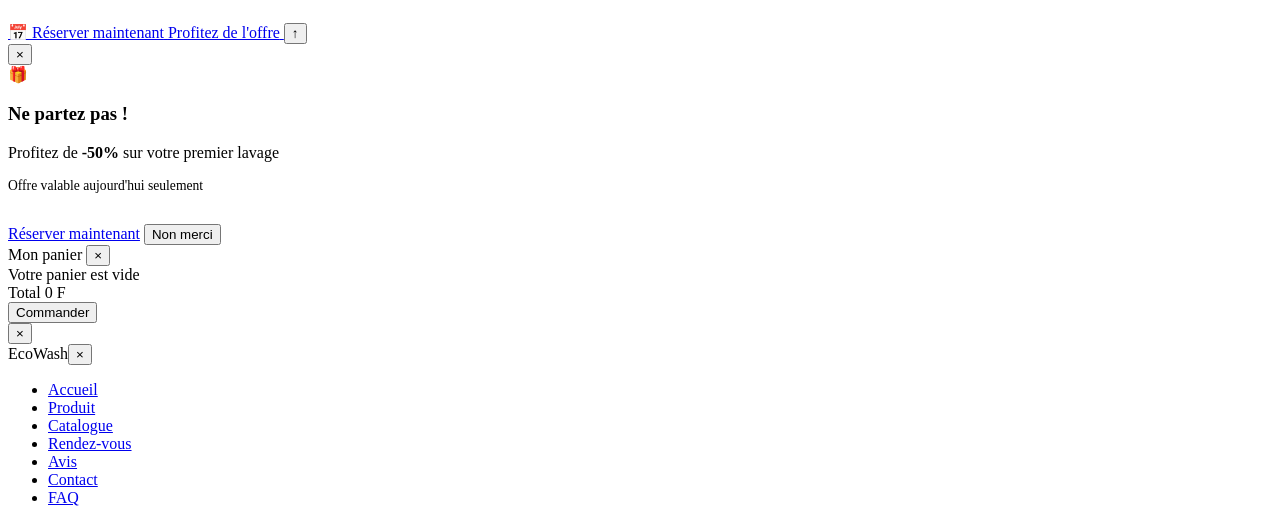
==== commit c7e34005: "v2.0.0 - Dual WhatsApp + versionning auto + guide production : - whatsapp.numbers[] : 2 numéros en f" ====
--- a/index.html
+++ b/index.html
@@ -537,10 +537,11 @@
             </div>
             <div class="footer-bottom">
                 <p>&copy; 2026 EcoWash. <span data-i18n="footer.rights">Tous droits réservés.</span></p>
-                <p class="version">v2.0.0</p>
+                <p class="version" id="app-version">v<span id="ver-num">2.0.0</span></p>
             </div>
         </div>
     </footer>
+    <script>try{document.getElementById('ver-num').textContent=CONFIG.version||'2.0.0'}catch(e){}</script>
 
     <div class="modal-overlay" id="payment-modal" onclick="closePaymentModal(event)">
         <div class="modal-content" style="max-width:420px;text-align:center">
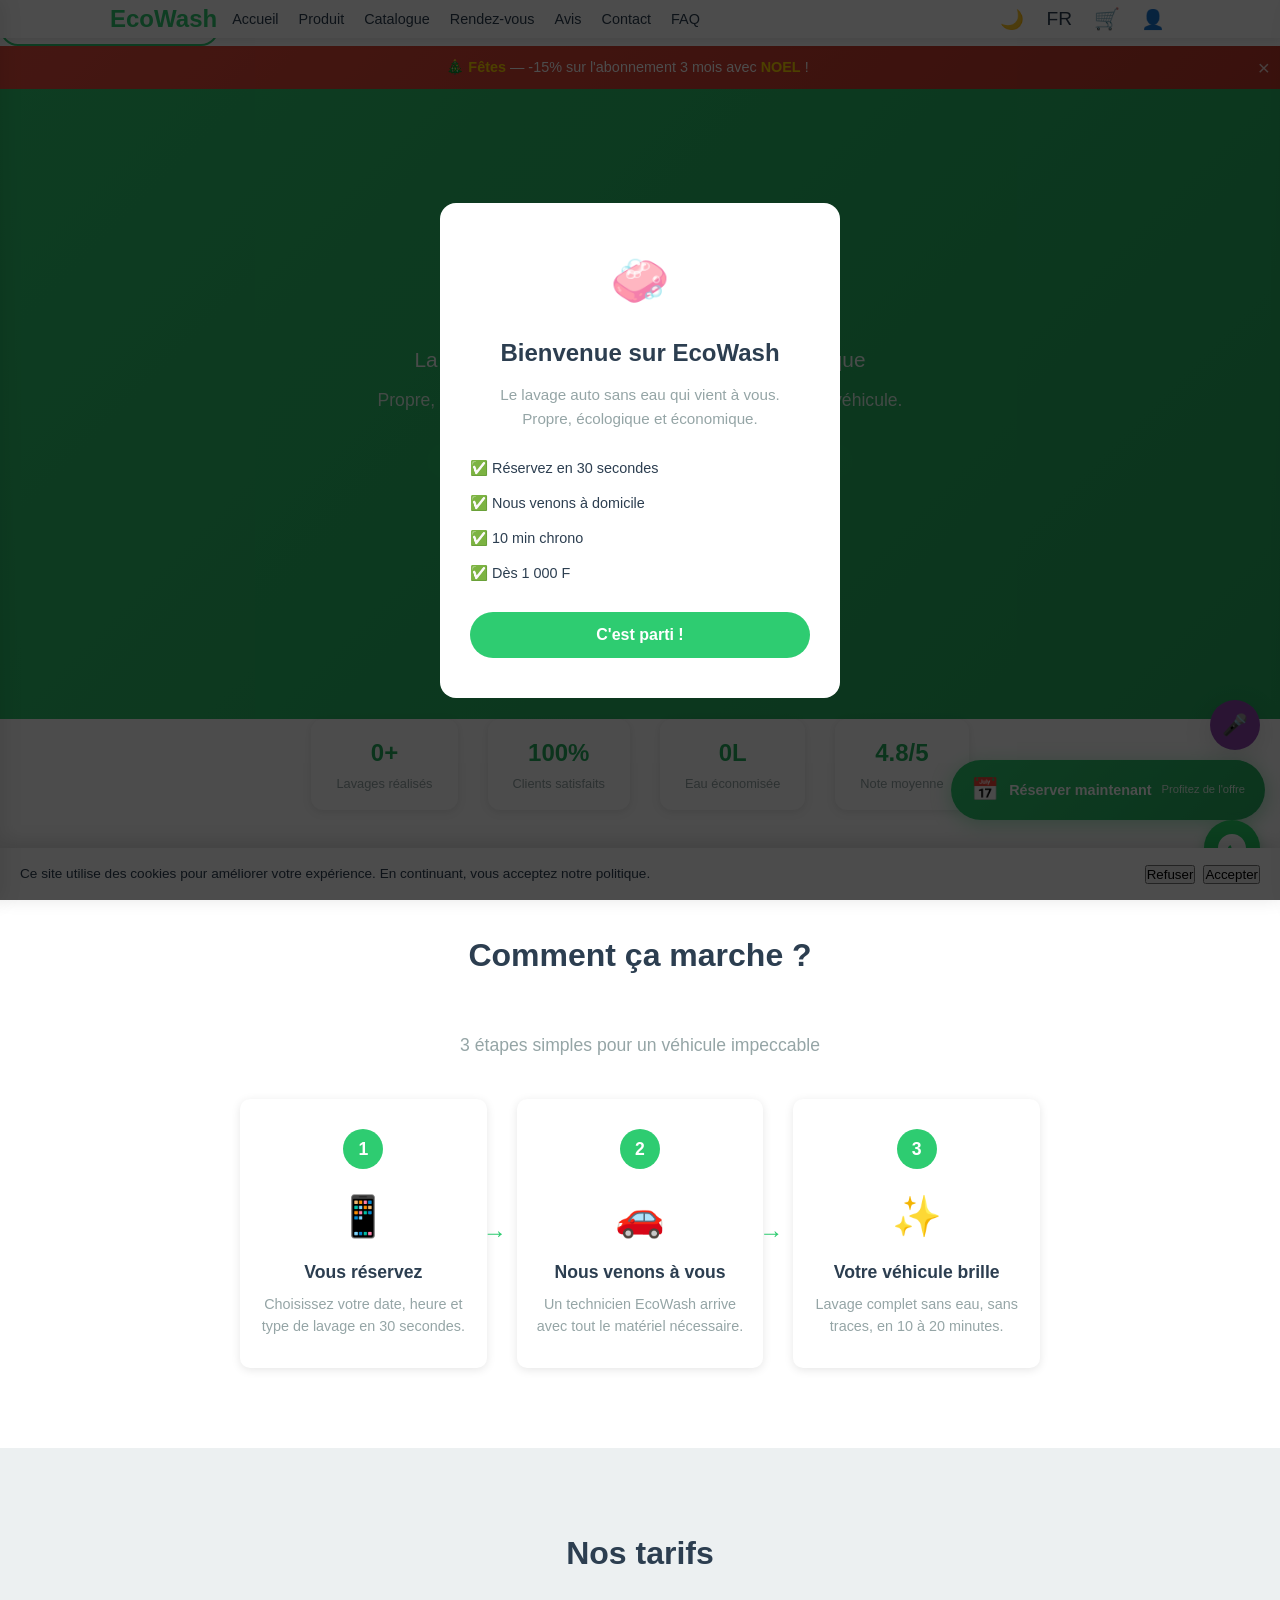
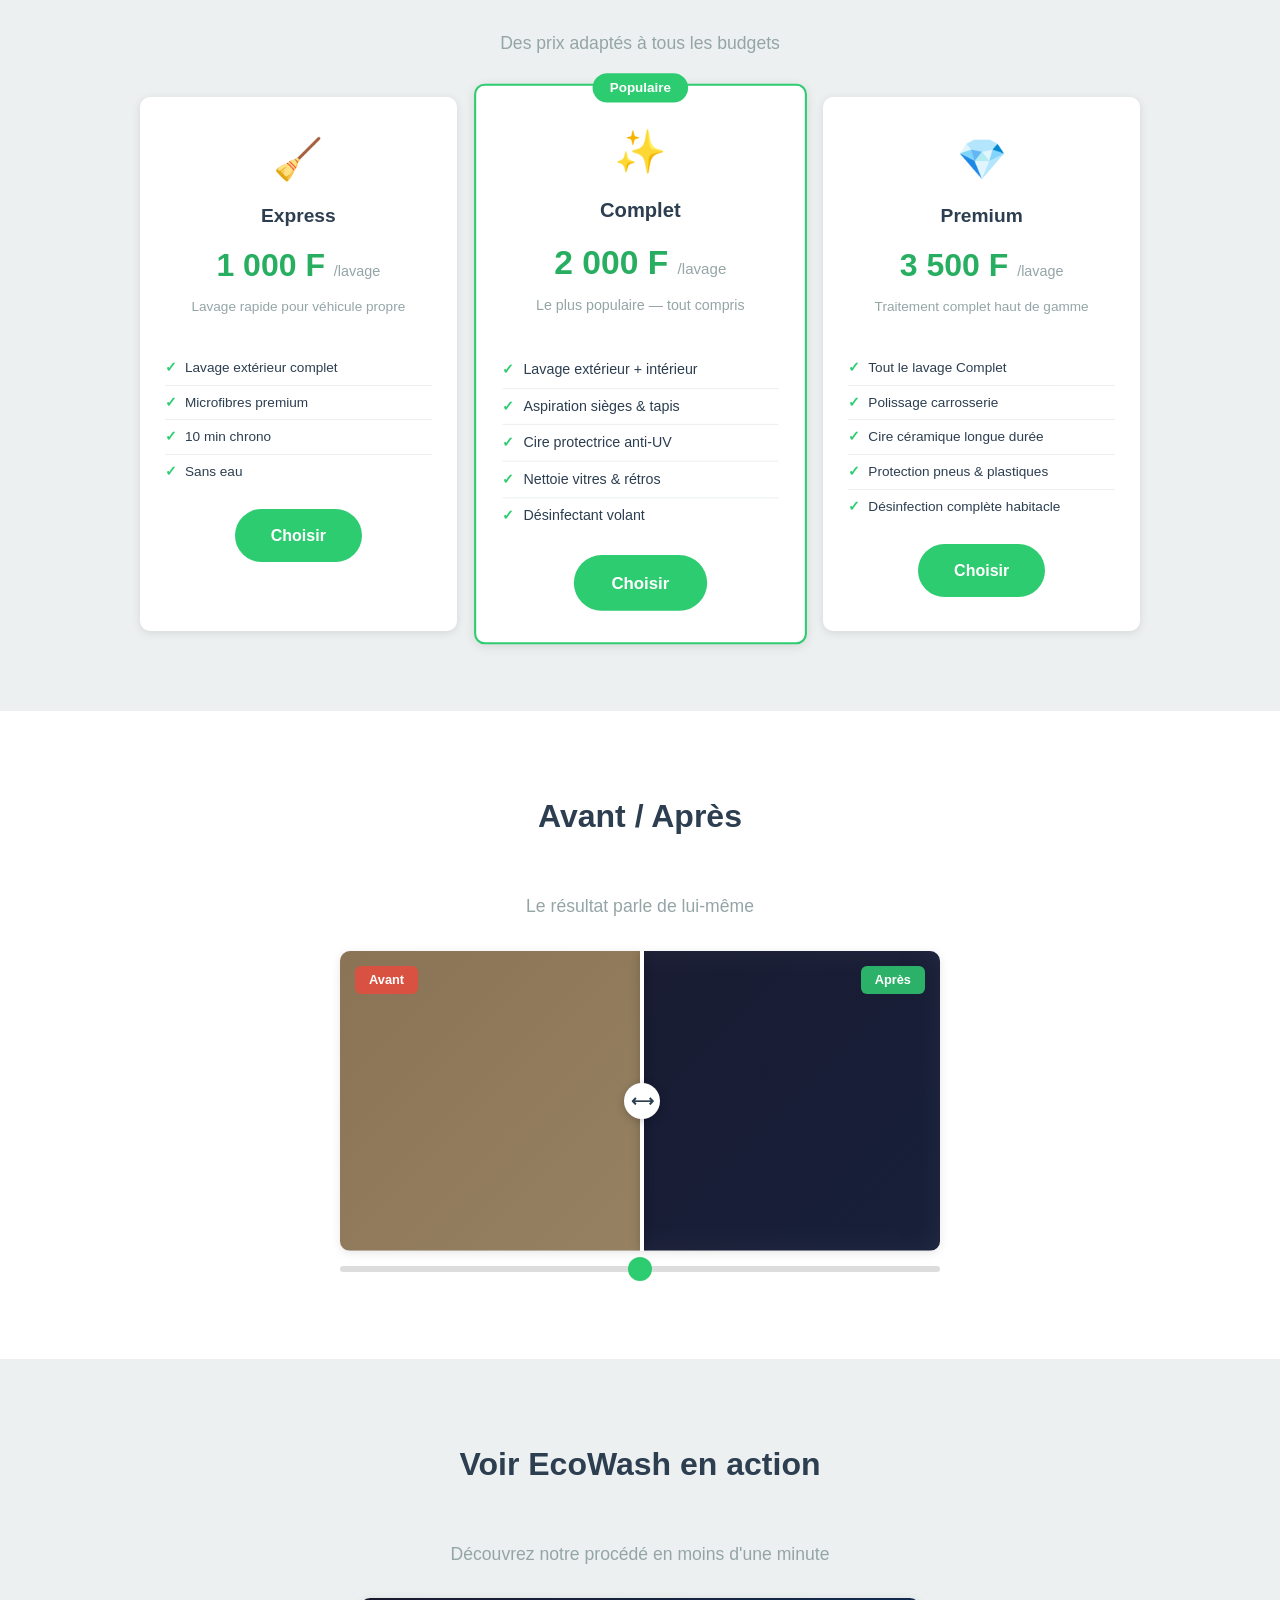
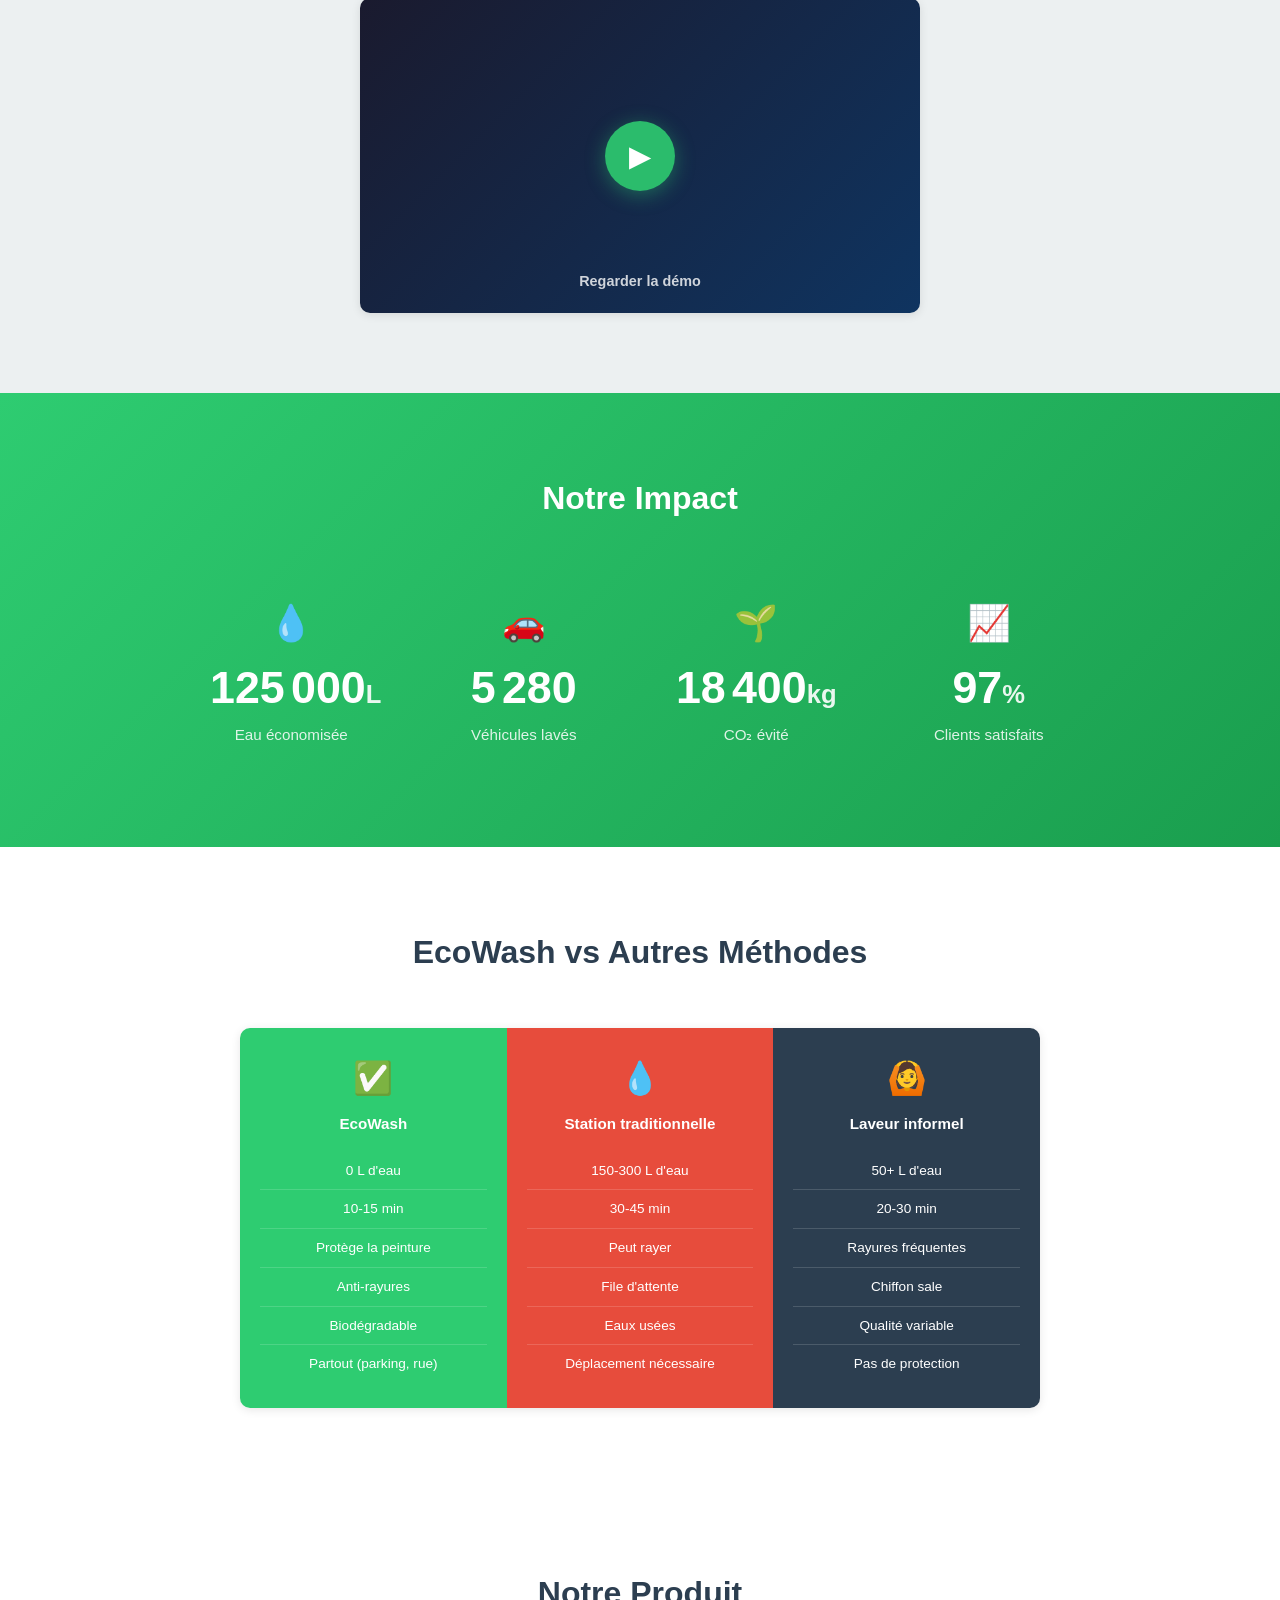
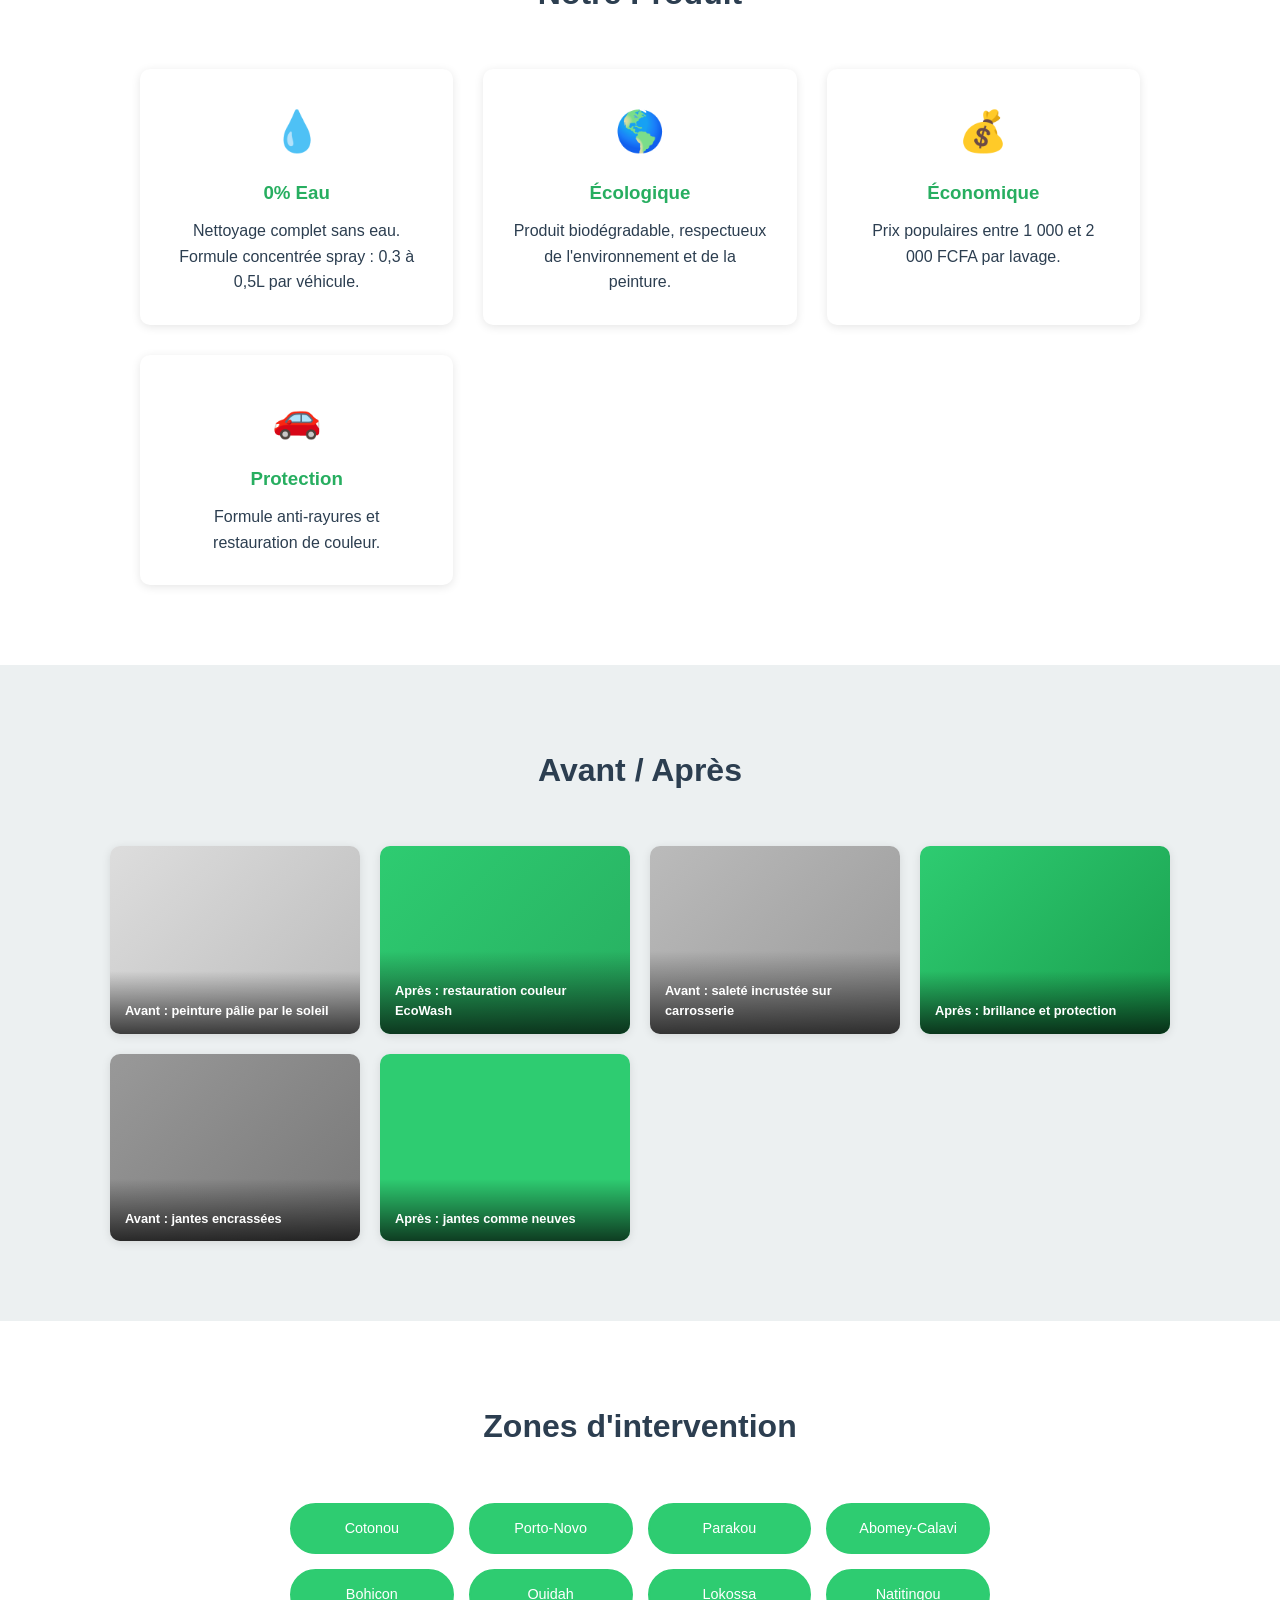
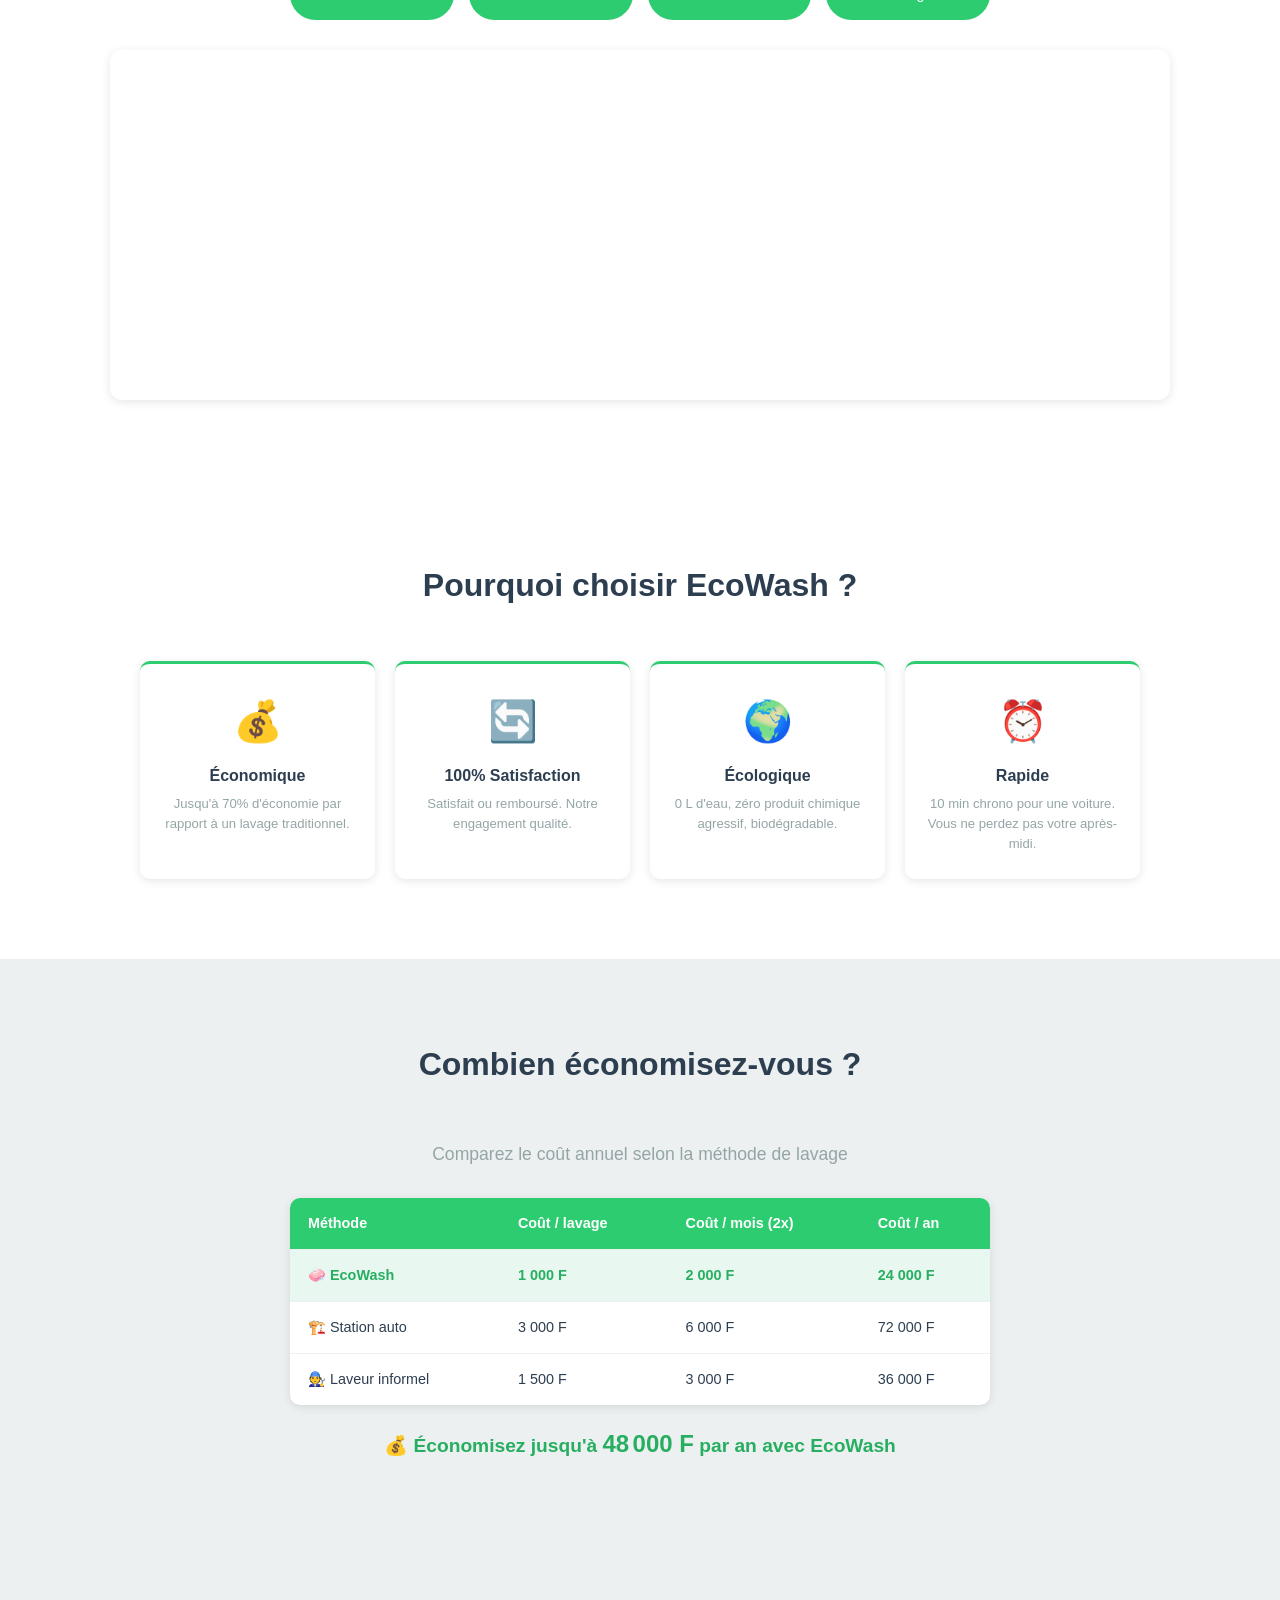
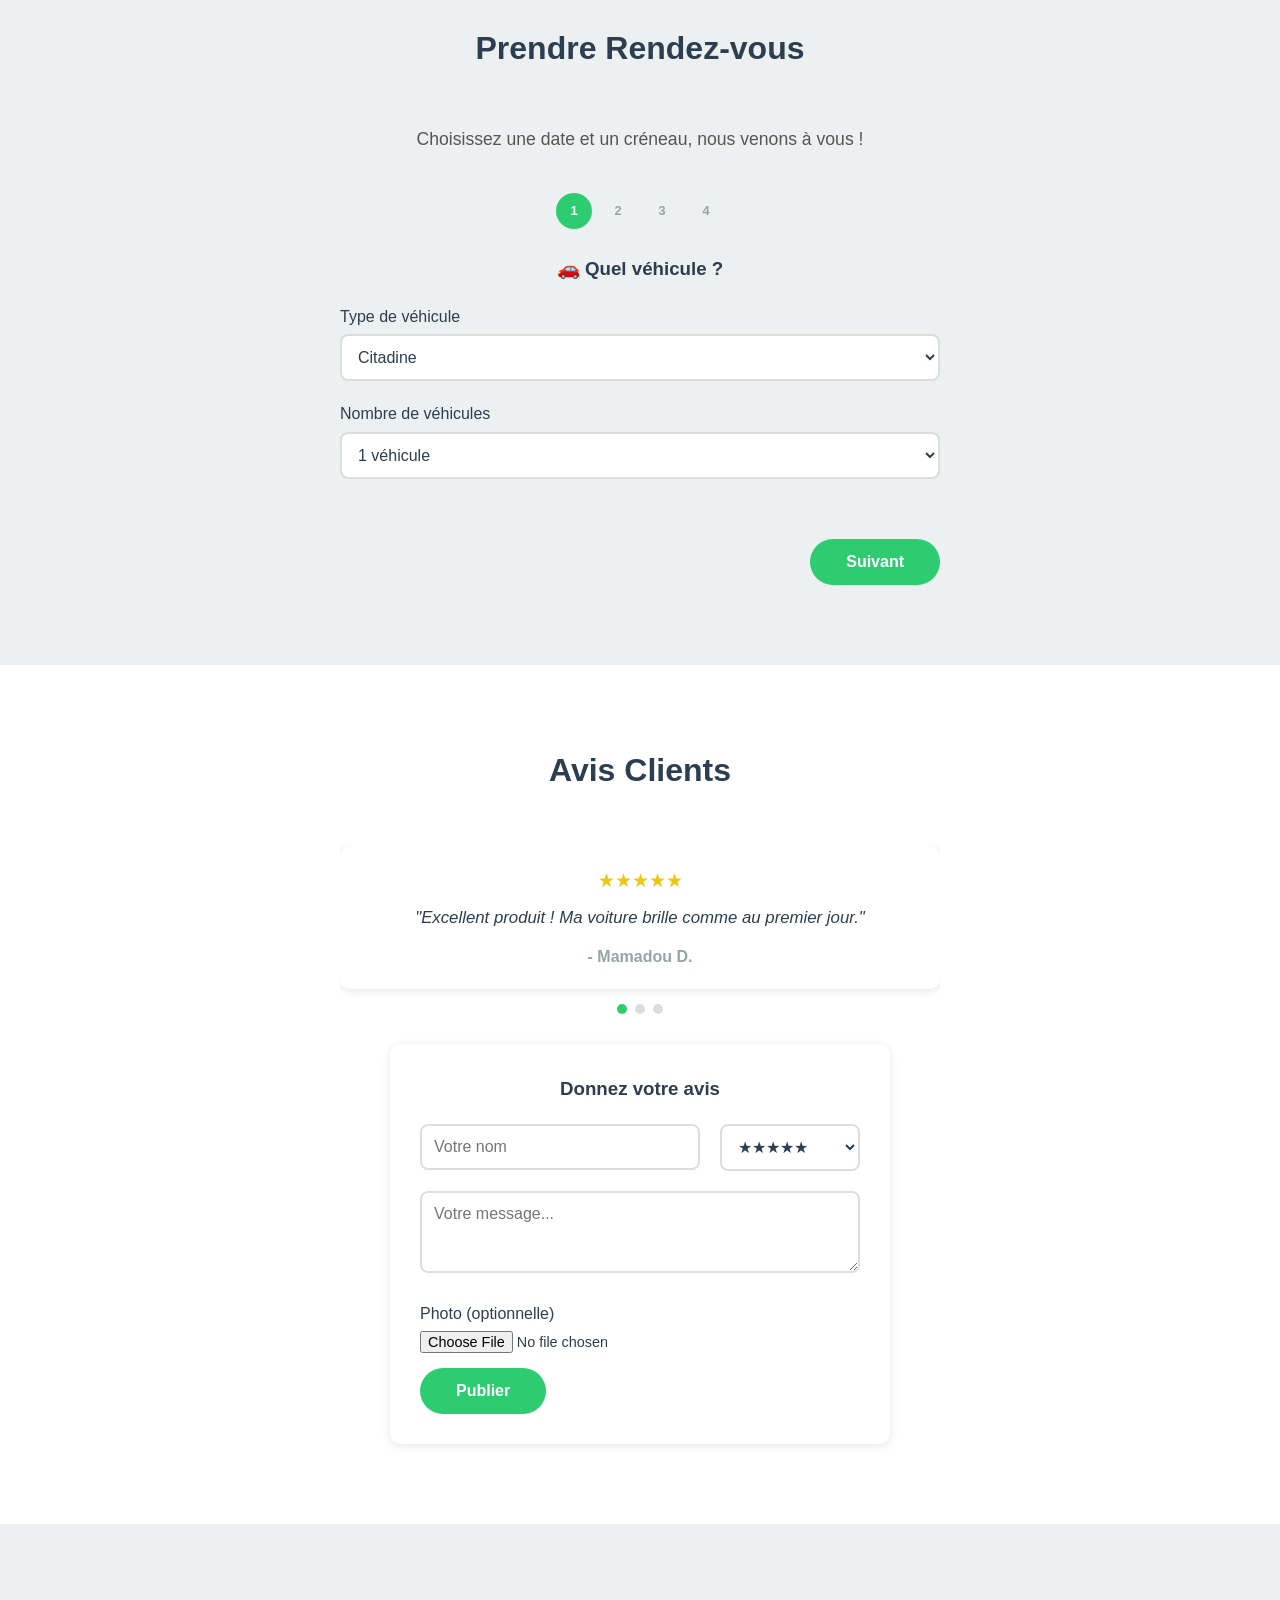
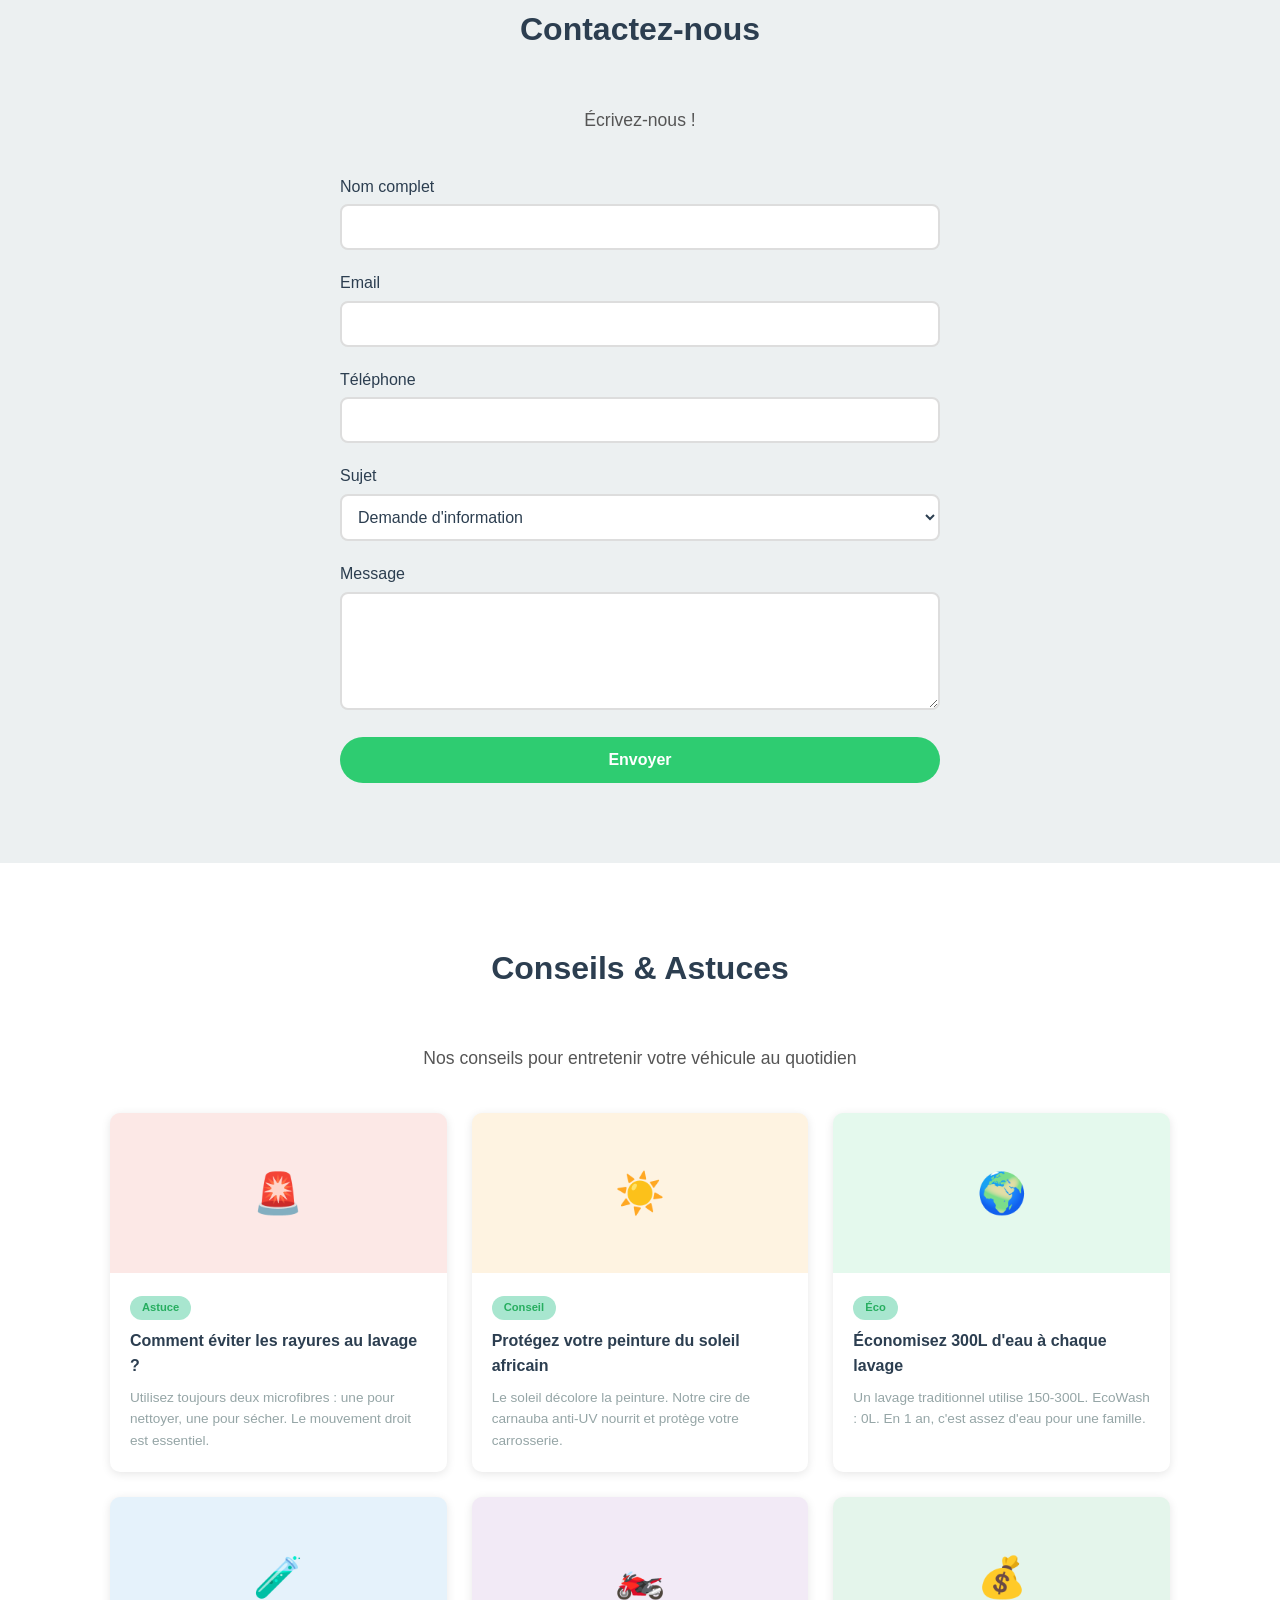
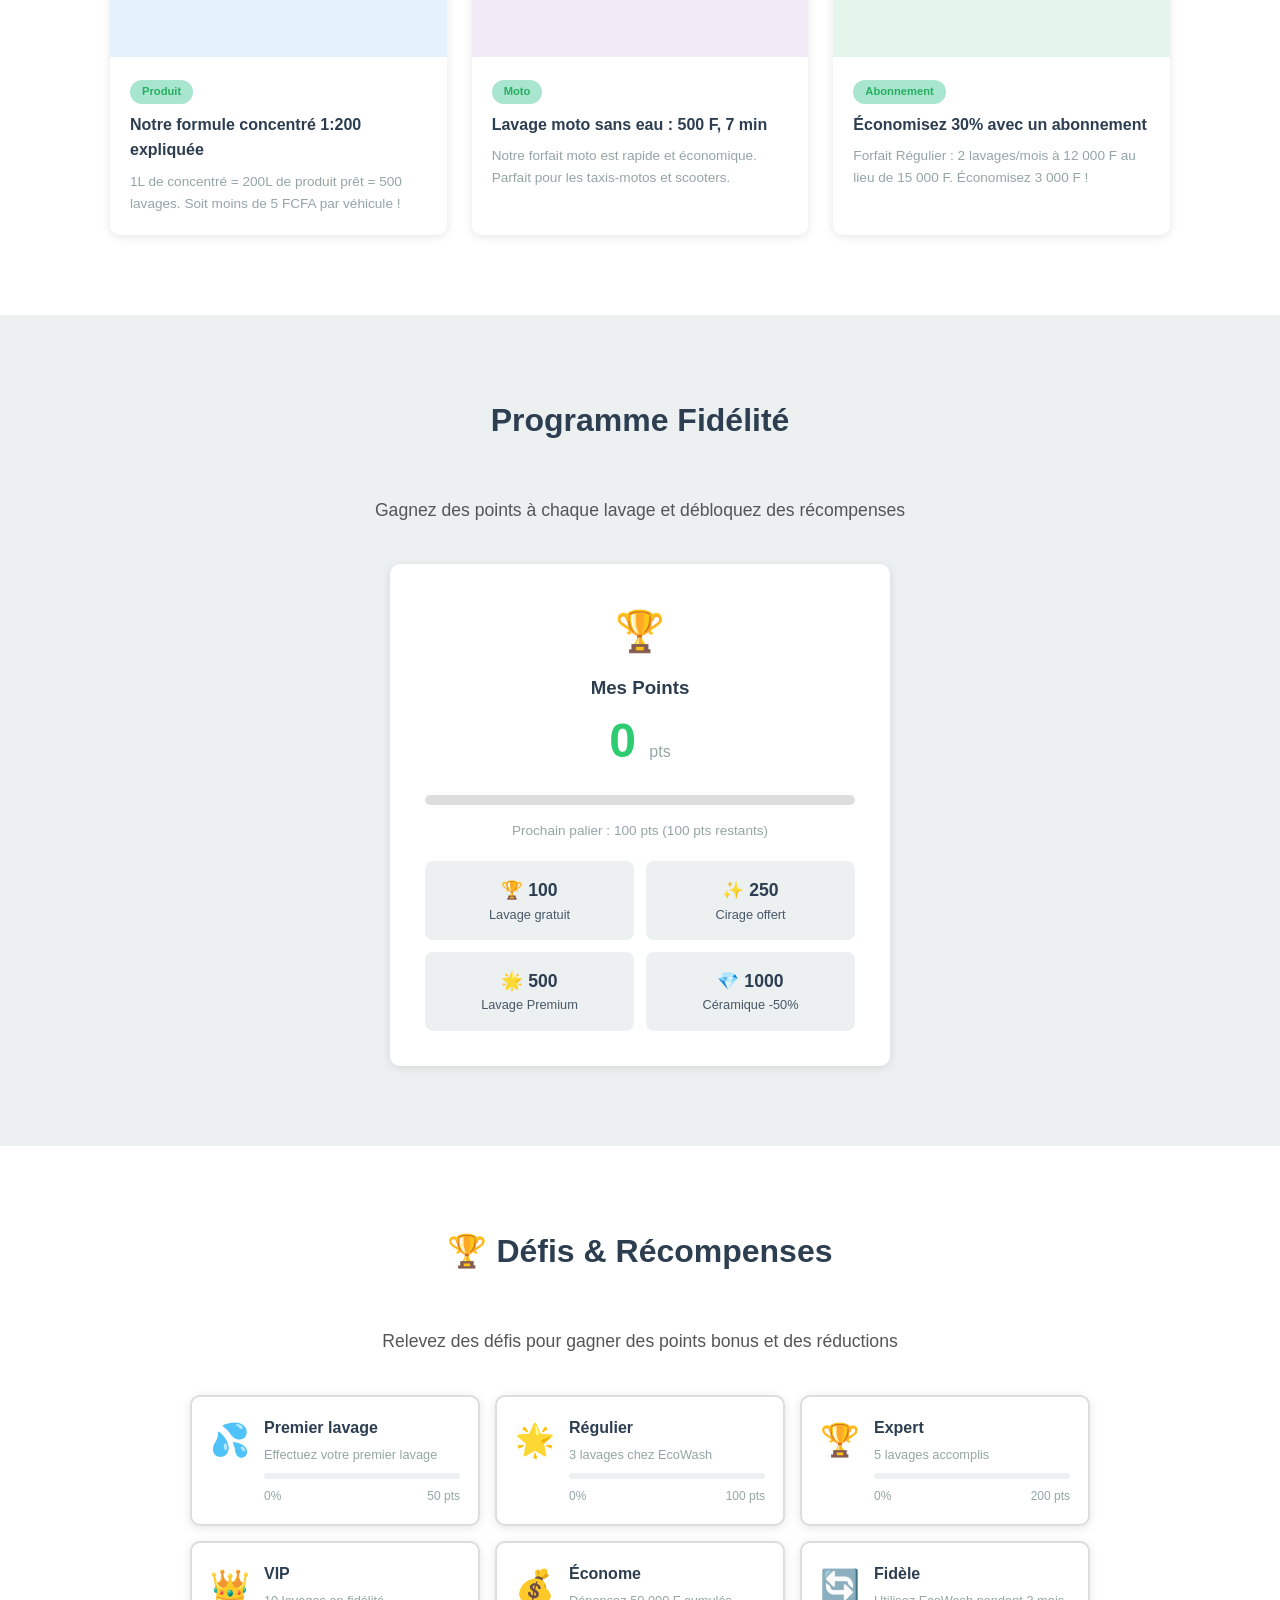
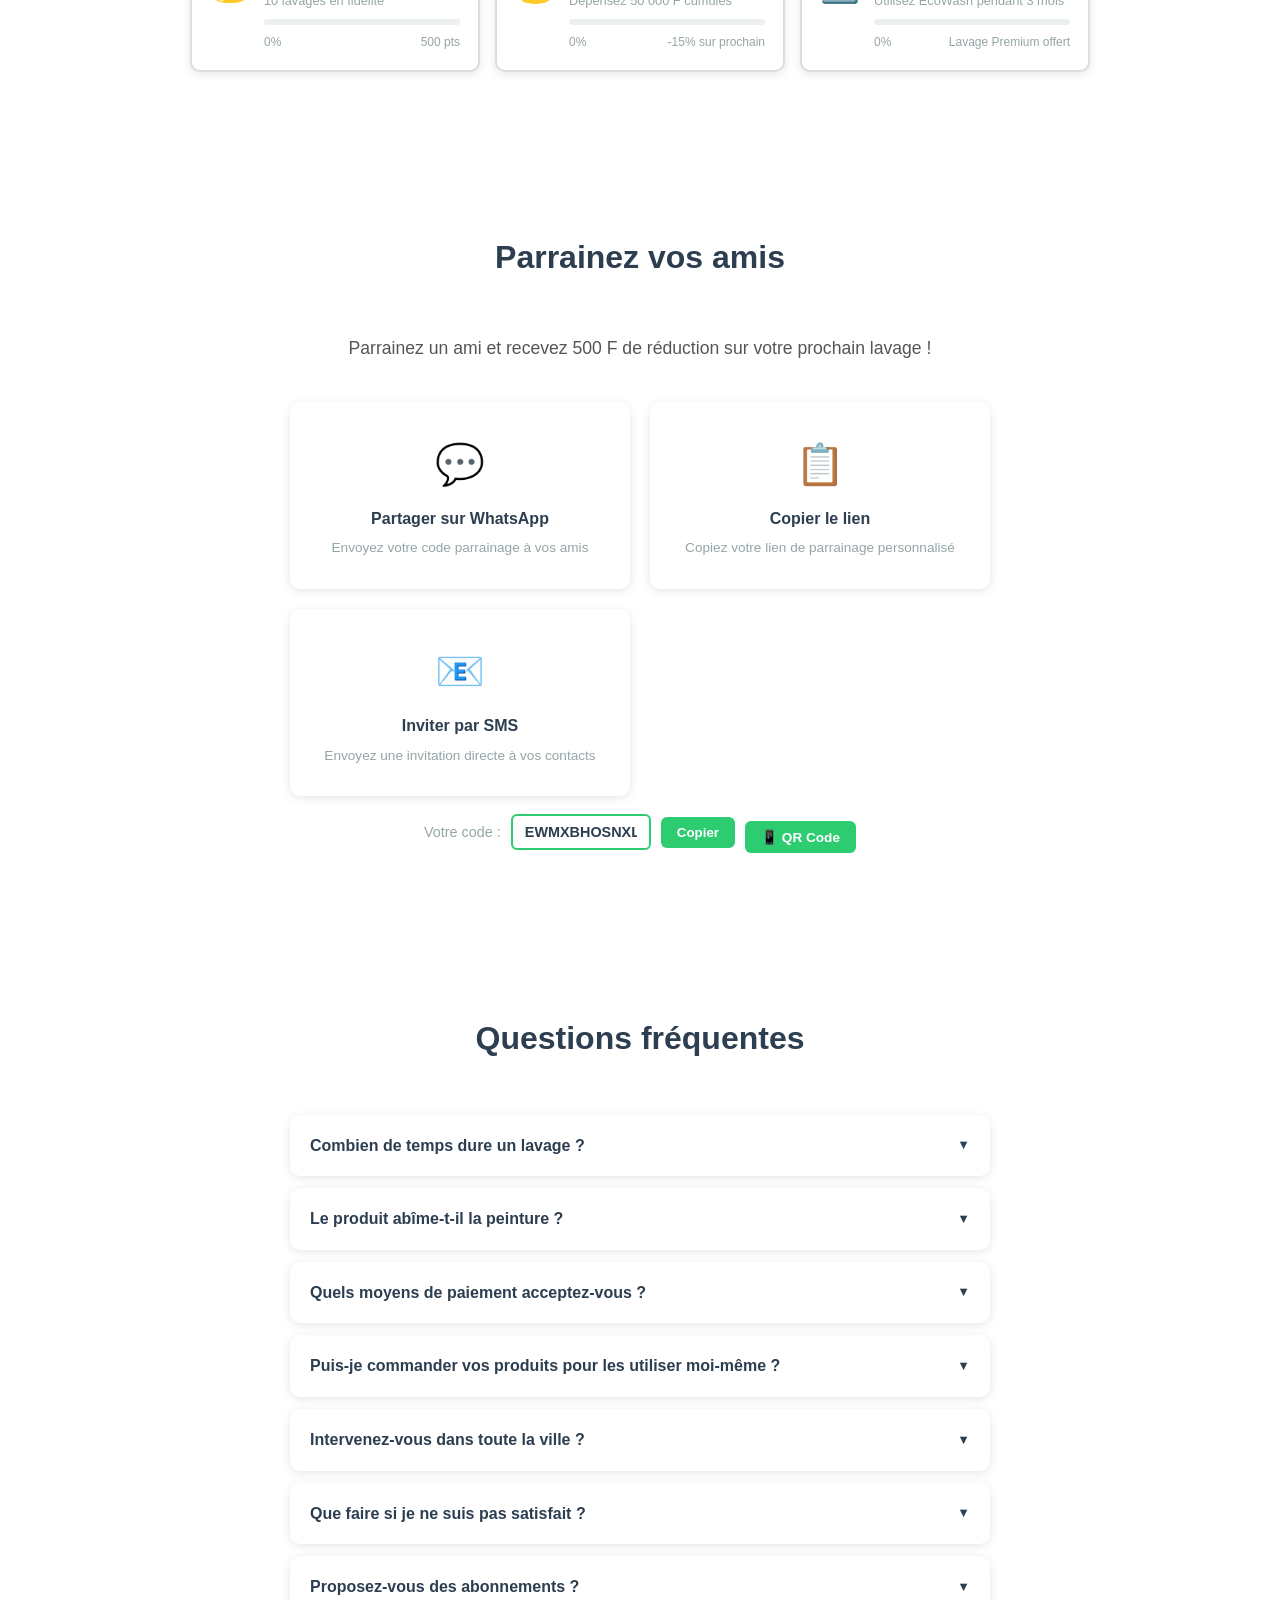
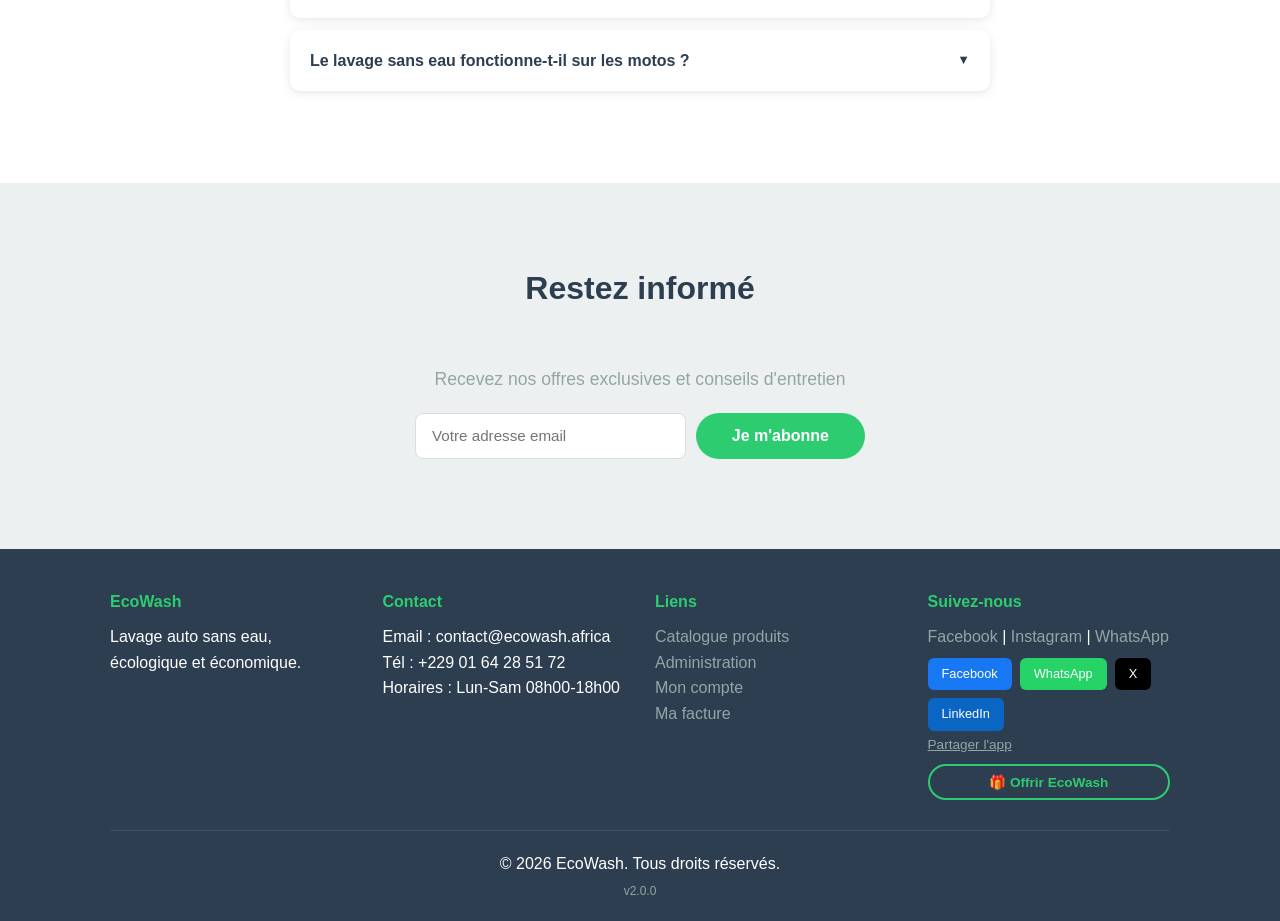
==== commit c56db07f: "v2.0.2 - Fix CSP + stylesheet manquant dans index.html" ====
--- a/index.html
+++ b/index.html
@@ -15,17 +15,18 @@
     <meta name="twitter:card" content="summary">
     <meta name="description" content="EcoWash - Lavage auto sans eau écologique et économique en Afrique. 0L d'eau, 10 min chrono, 1 000 F seulement.">
     <meta name="keywords" content="lavage auto sans eau, éco lavage, nettoyage voiture écologique, Benin, Cotonou, Mobile Money">
-    <meta http-equiv="Content-Security-Policy" content="default-src 'self' 'unsafe-inline' 'unsafe-eval' https://unpkg.com https://*.tile.openstreetmap.org https://api.qrserver.com https://formspree.io; img-src 'self' data: https:; connect-src 'self' https://formspree.io;">
+    <meta http-equiv="Content-Security-Policy" content="default-src 'self' 'unsafe-inline' 'unsafe-eval' https://unpkg.com https://*.tile.openstreetmap.org https://api.qrserver.com https://formspree.io; img-src 'self' data: https:; connect-src 'self' https://formspree.io https://unpkg.com;">
     <link rel="canonical" href="https://cideg-dev.github.io/ecowash-app/">
     <link rel="manifest" href="manifest.json">
     <link rel="icon" type="image/svg+xml" href="images/icon-192.svg">
     <link rel="apple-touch-icon" href="images/icon-512.svg">
-    <link rel="preload" href="css/style.css" as="style">
+    <link rel="preload" href="css/style.css" as="style" onload="this.onload=null;this.rel='stylesheet'">
     <link rel="preload" href="js/config.js" as="script">
     <link rel="preload" href="js/main.js" as="script">
     <link rel="dns-prefetch" href="https://unpkg.com">
     <link rel="dns-prefetch" href="https://api.qrserver.com">
     <link rel="preconnect" href="https://unpkg.com" crossorigin>
+    <noscript><link rel="stylesheet" href="css/style.css"></noscript>
     <title>EcoWash - Lavage Auto Sans Eau</title>
     <link rel="stylesheet" href="https://unpkg.com/leaflet@1.9.4/dist/leaflet.css" />
     <script type="application/ld+json">
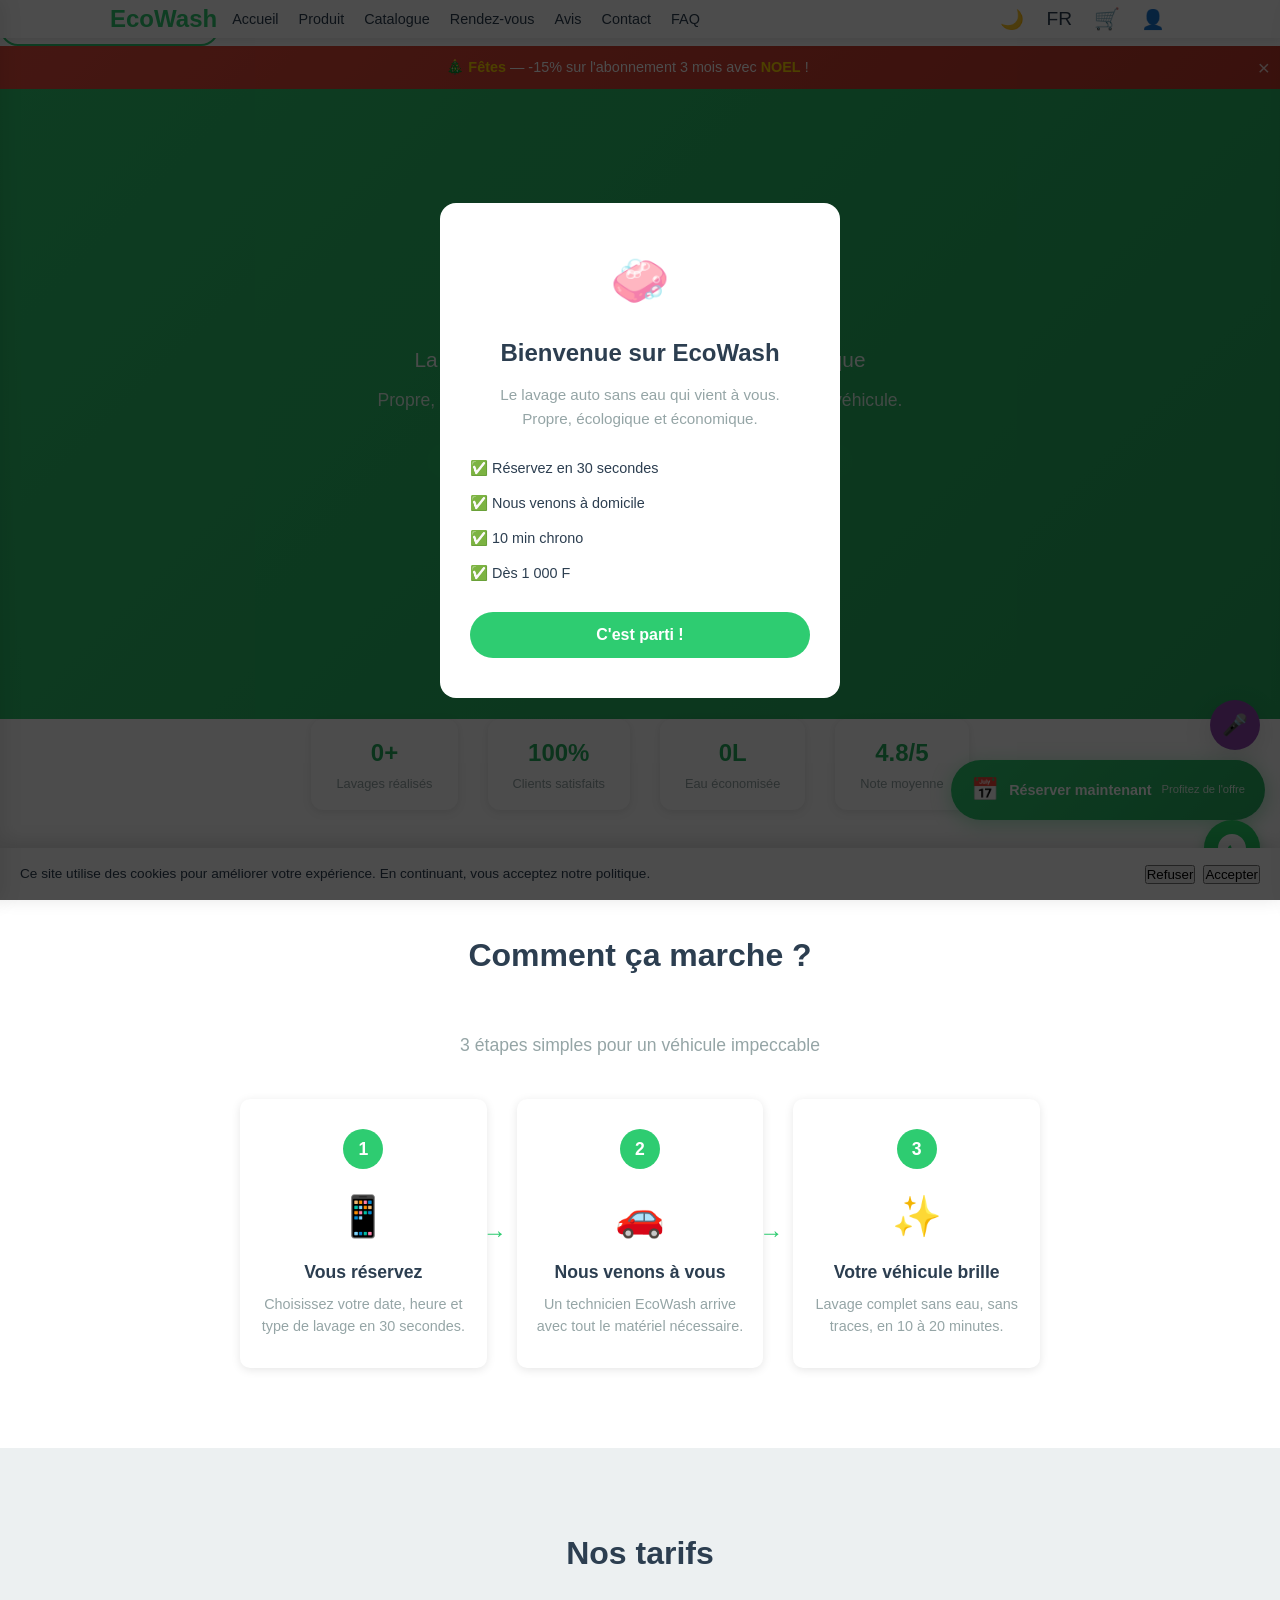
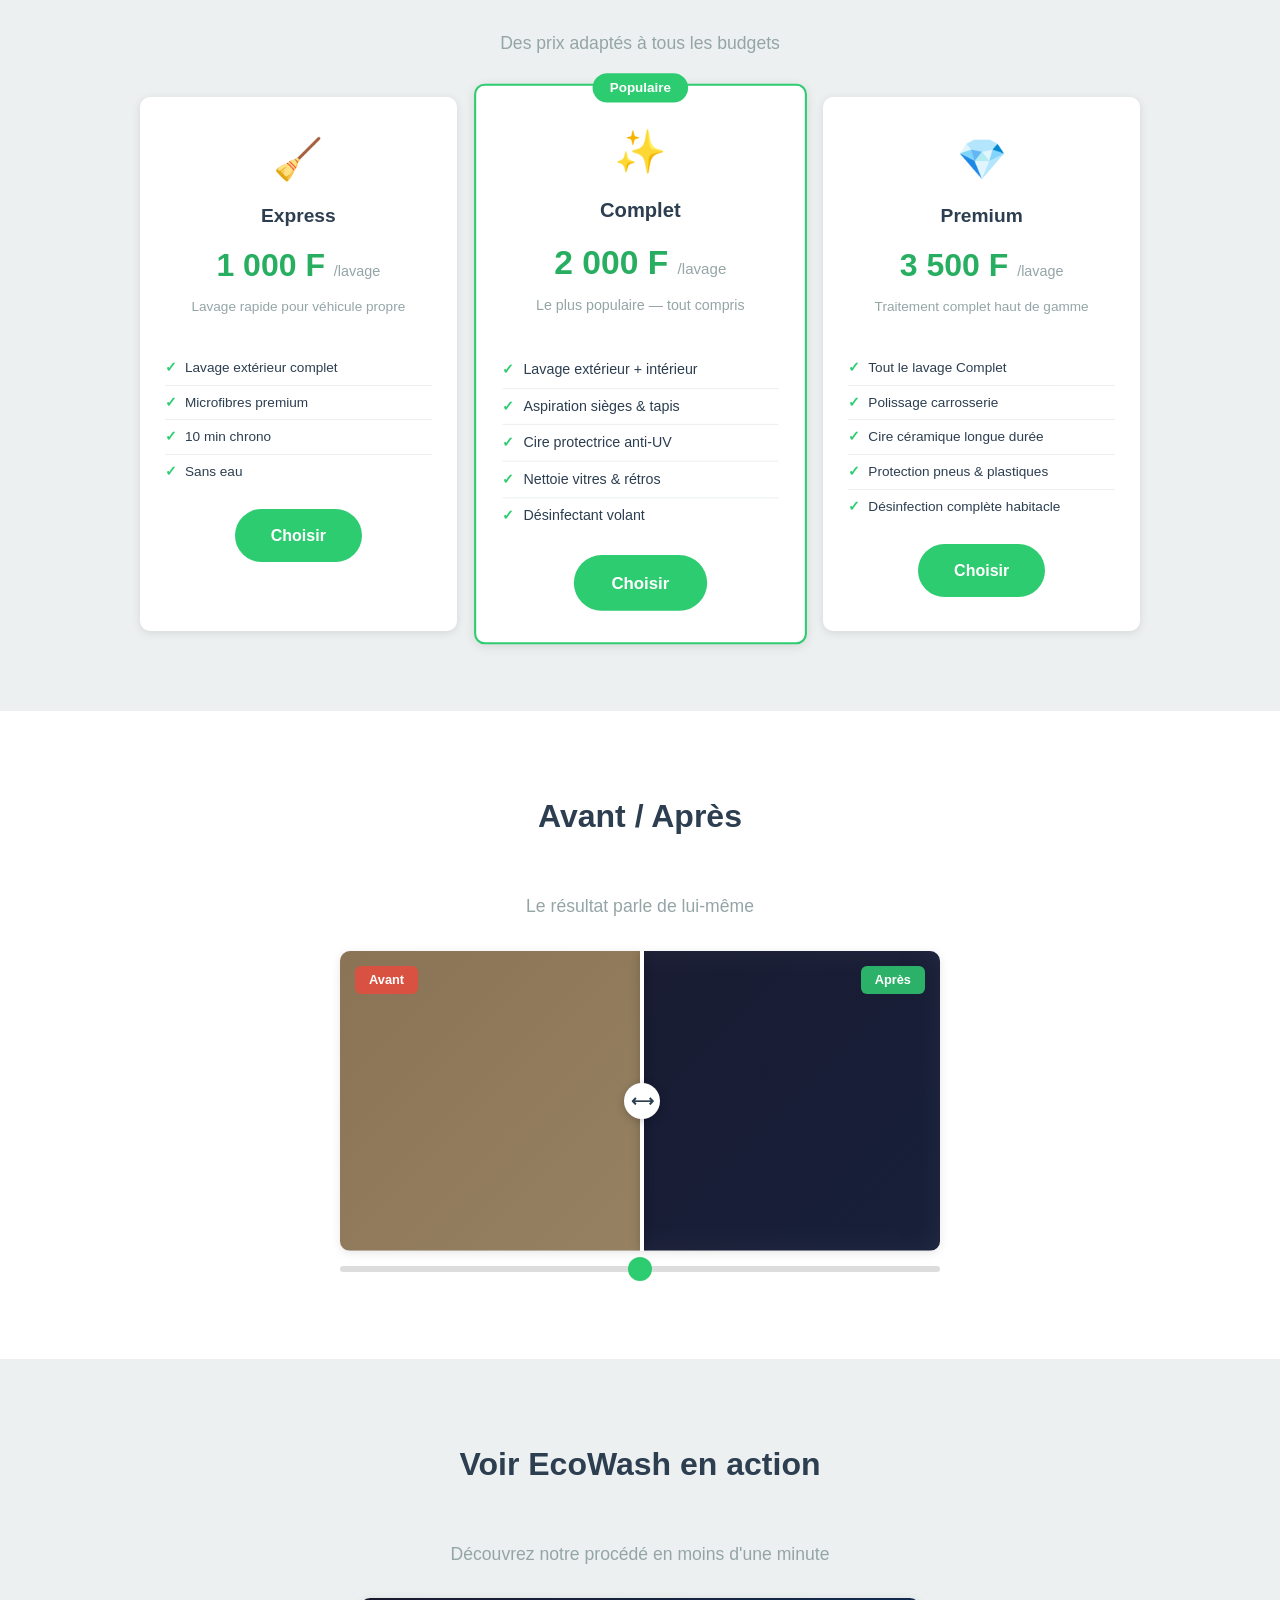
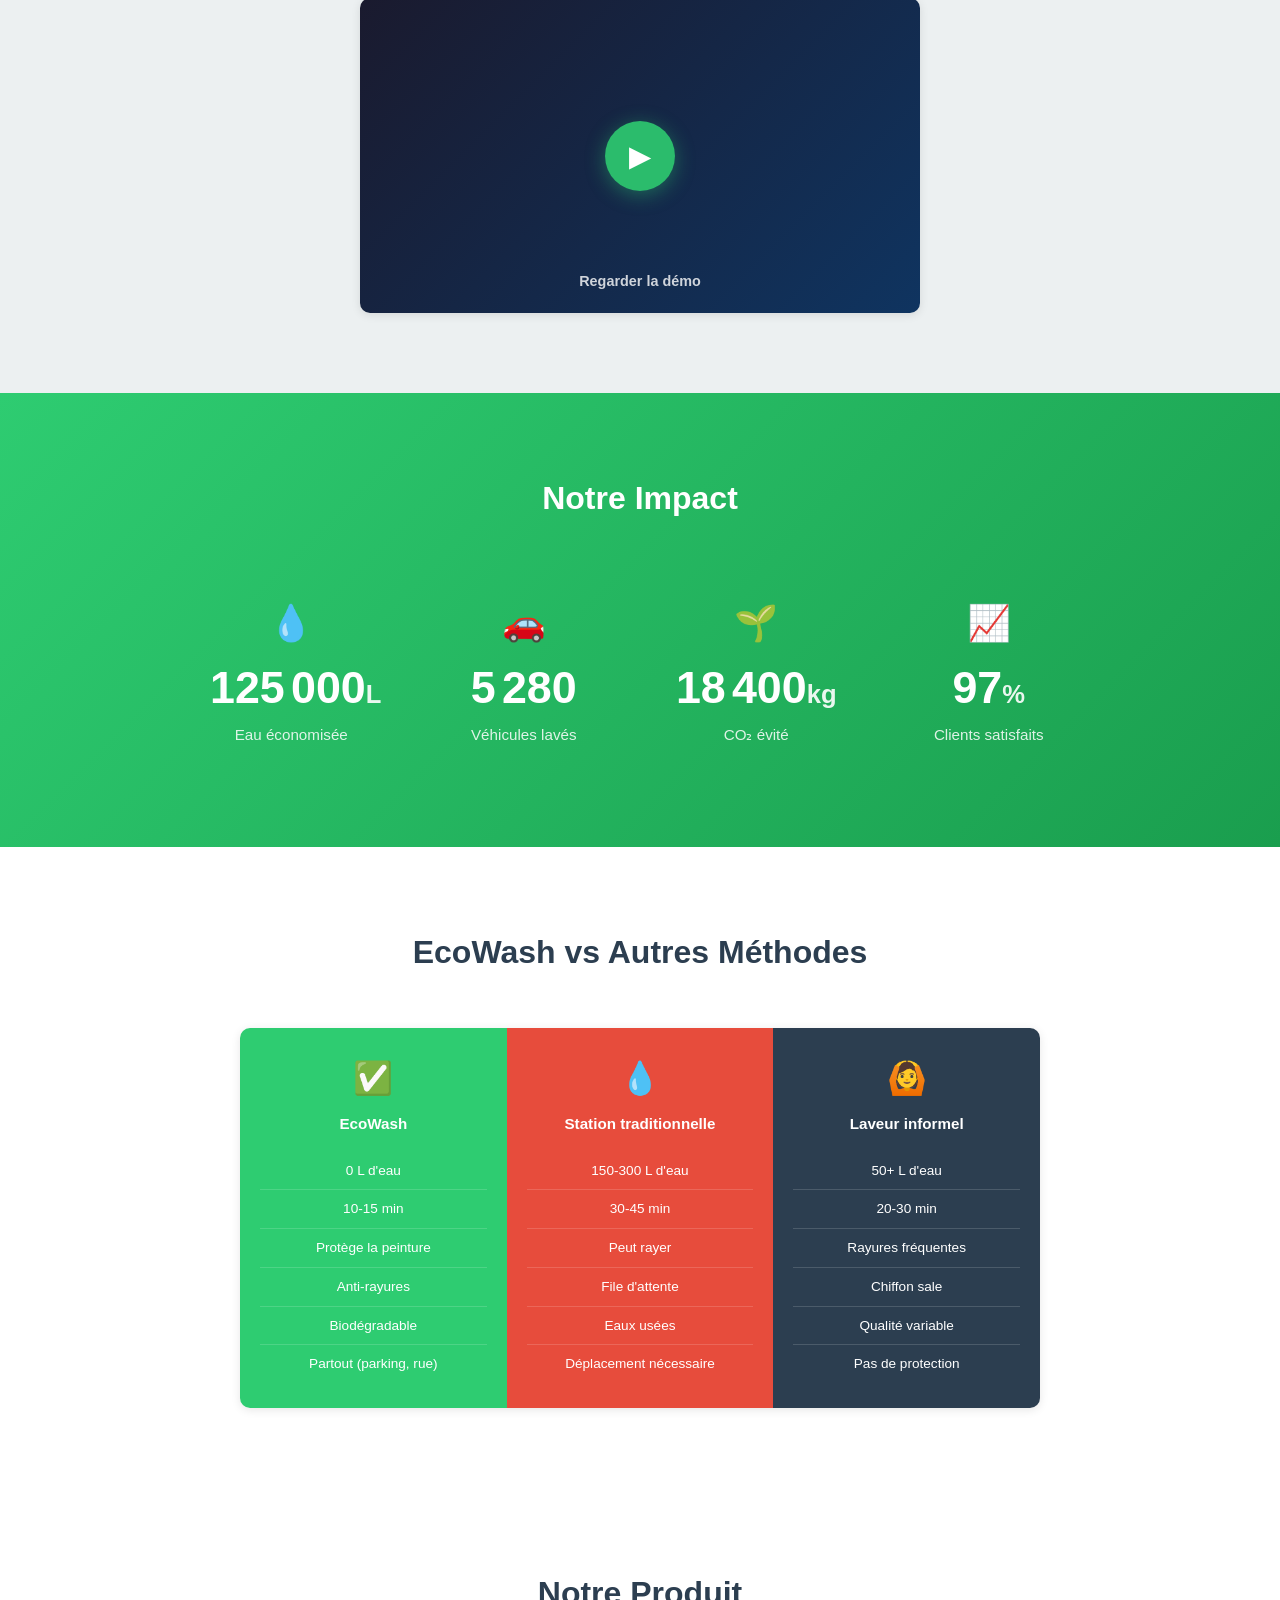
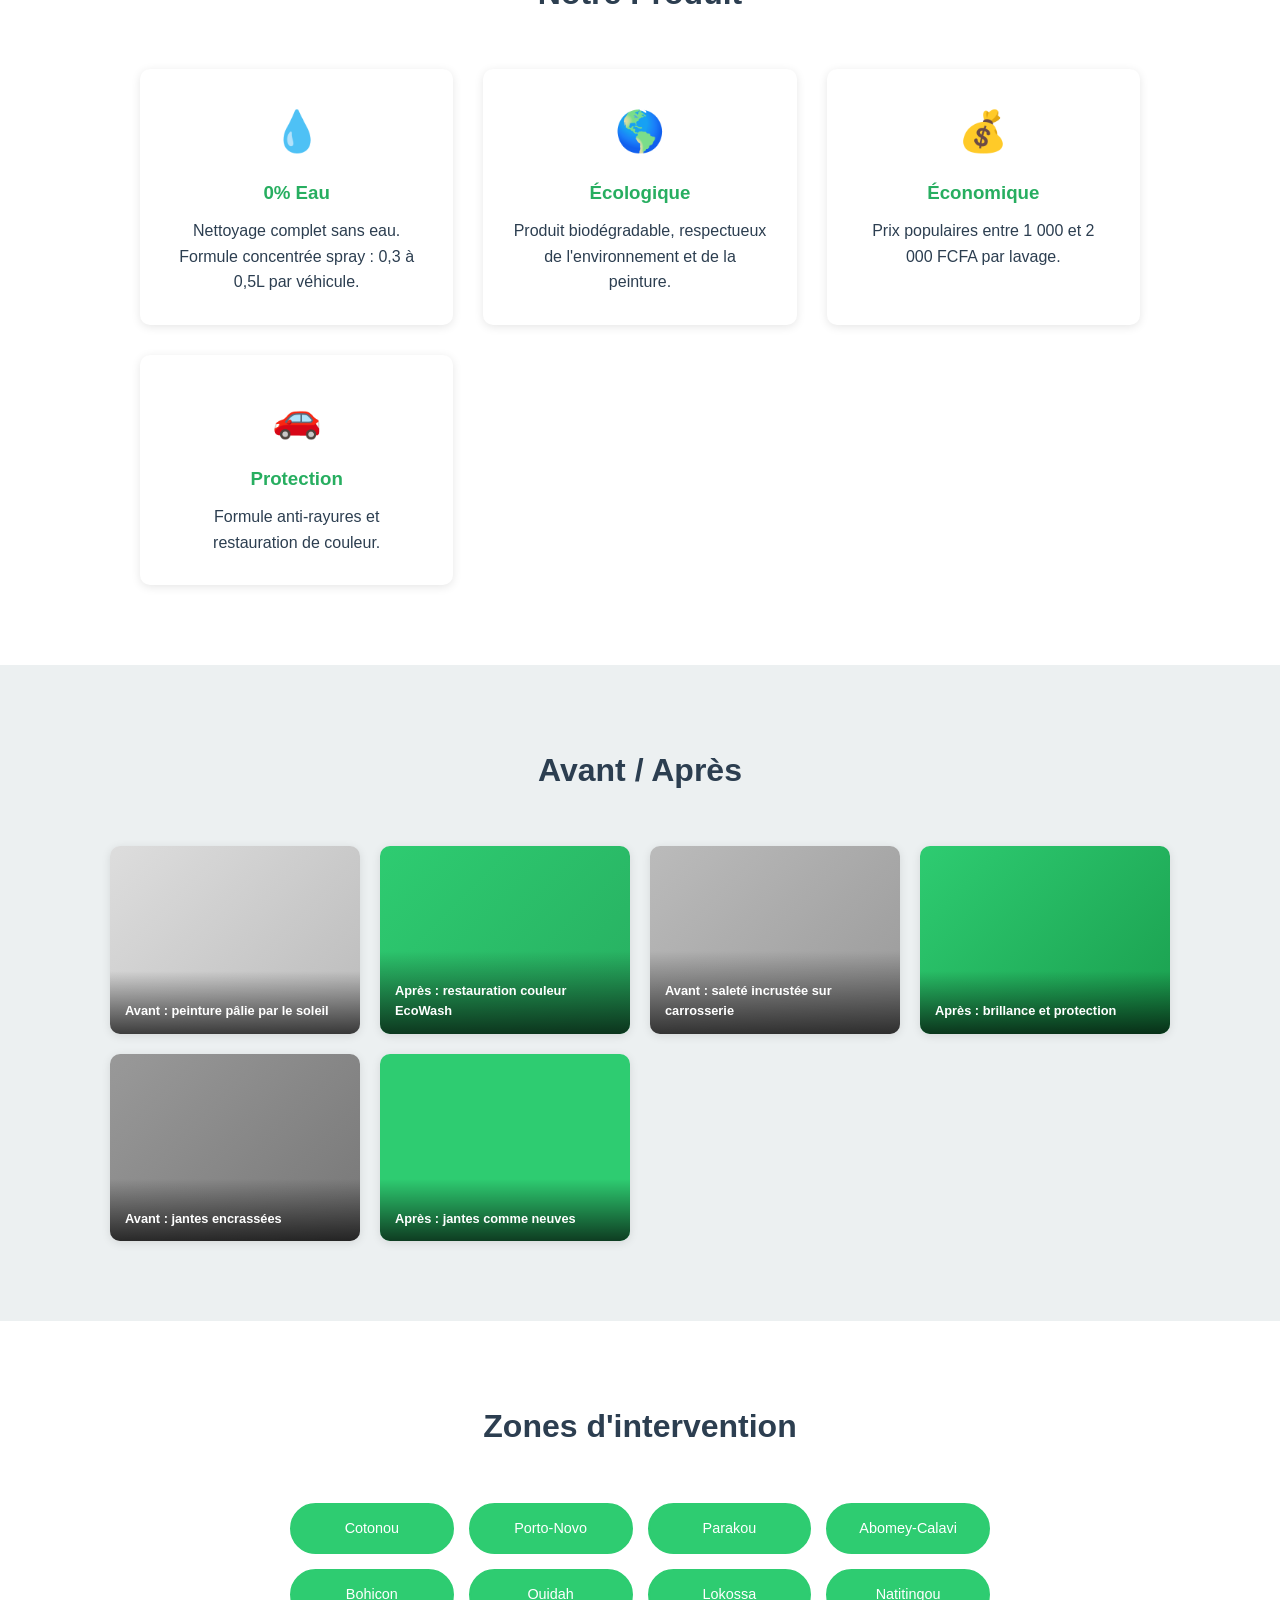
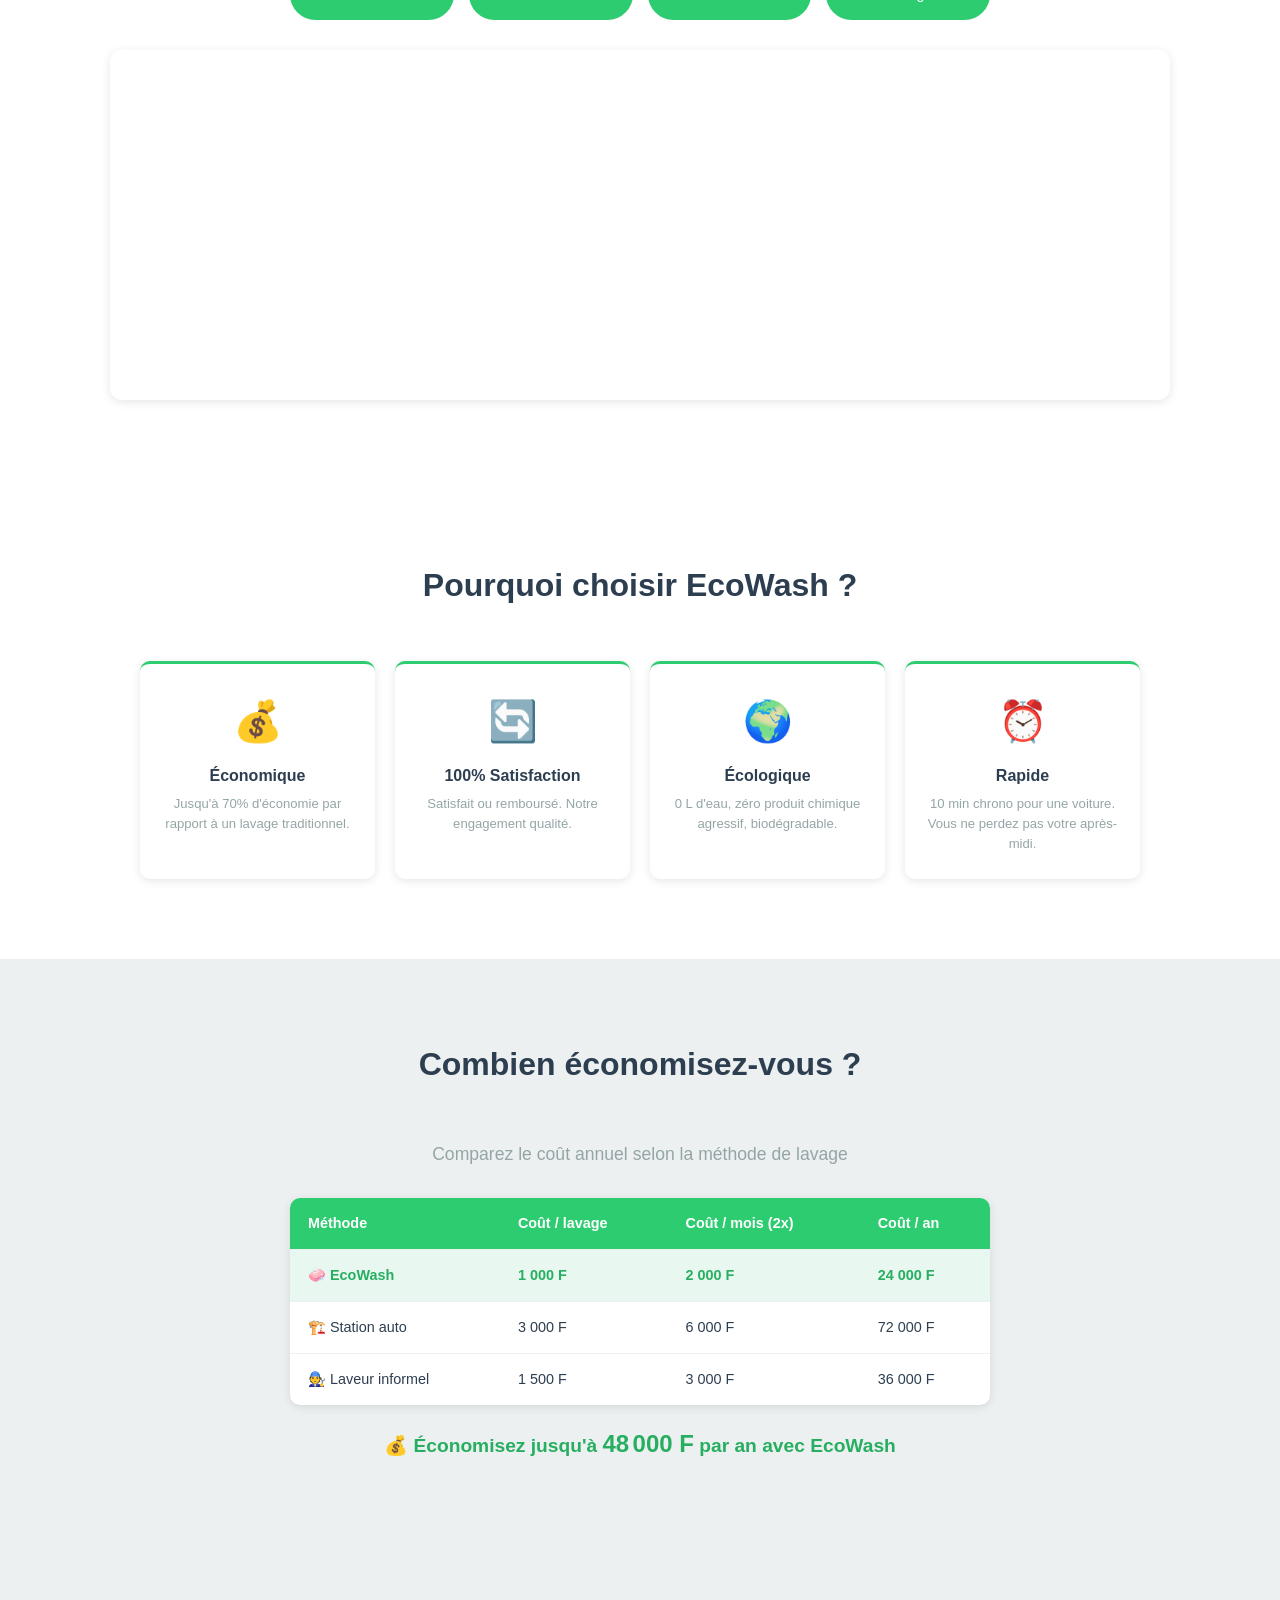
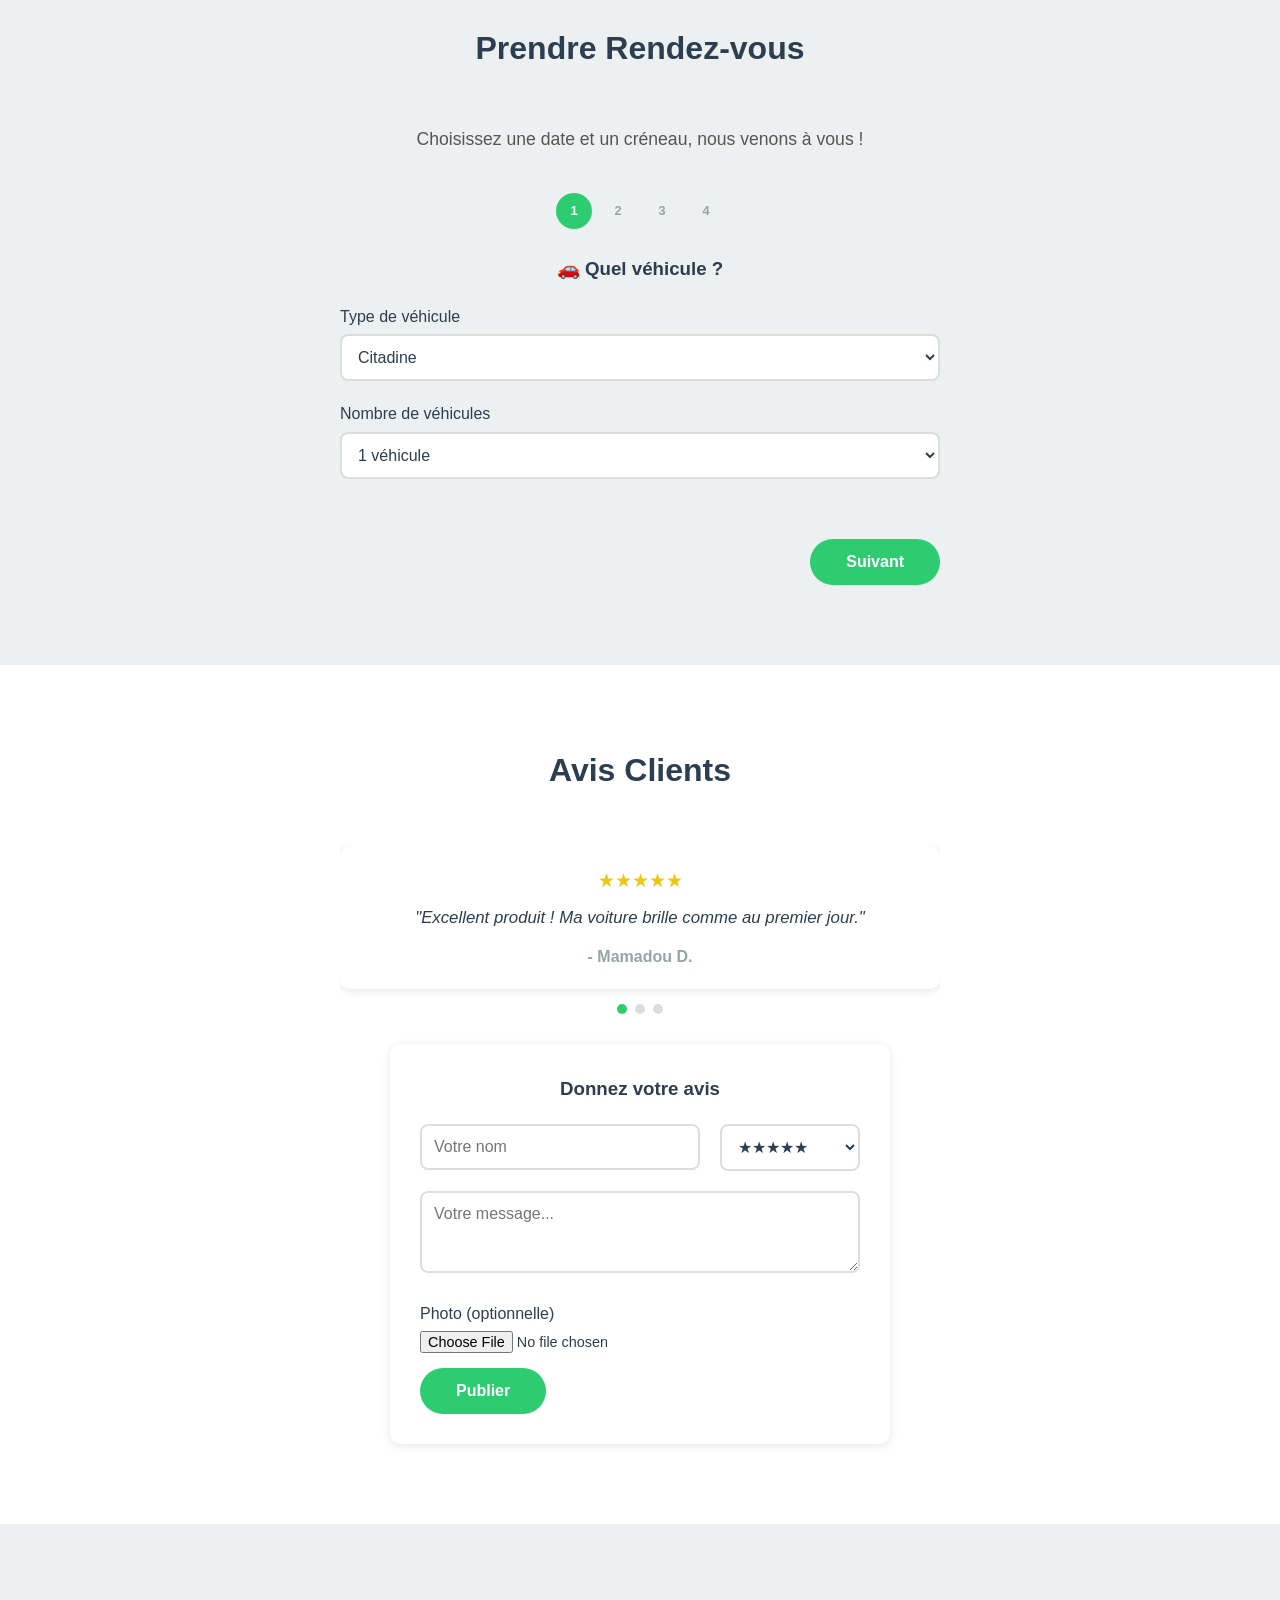
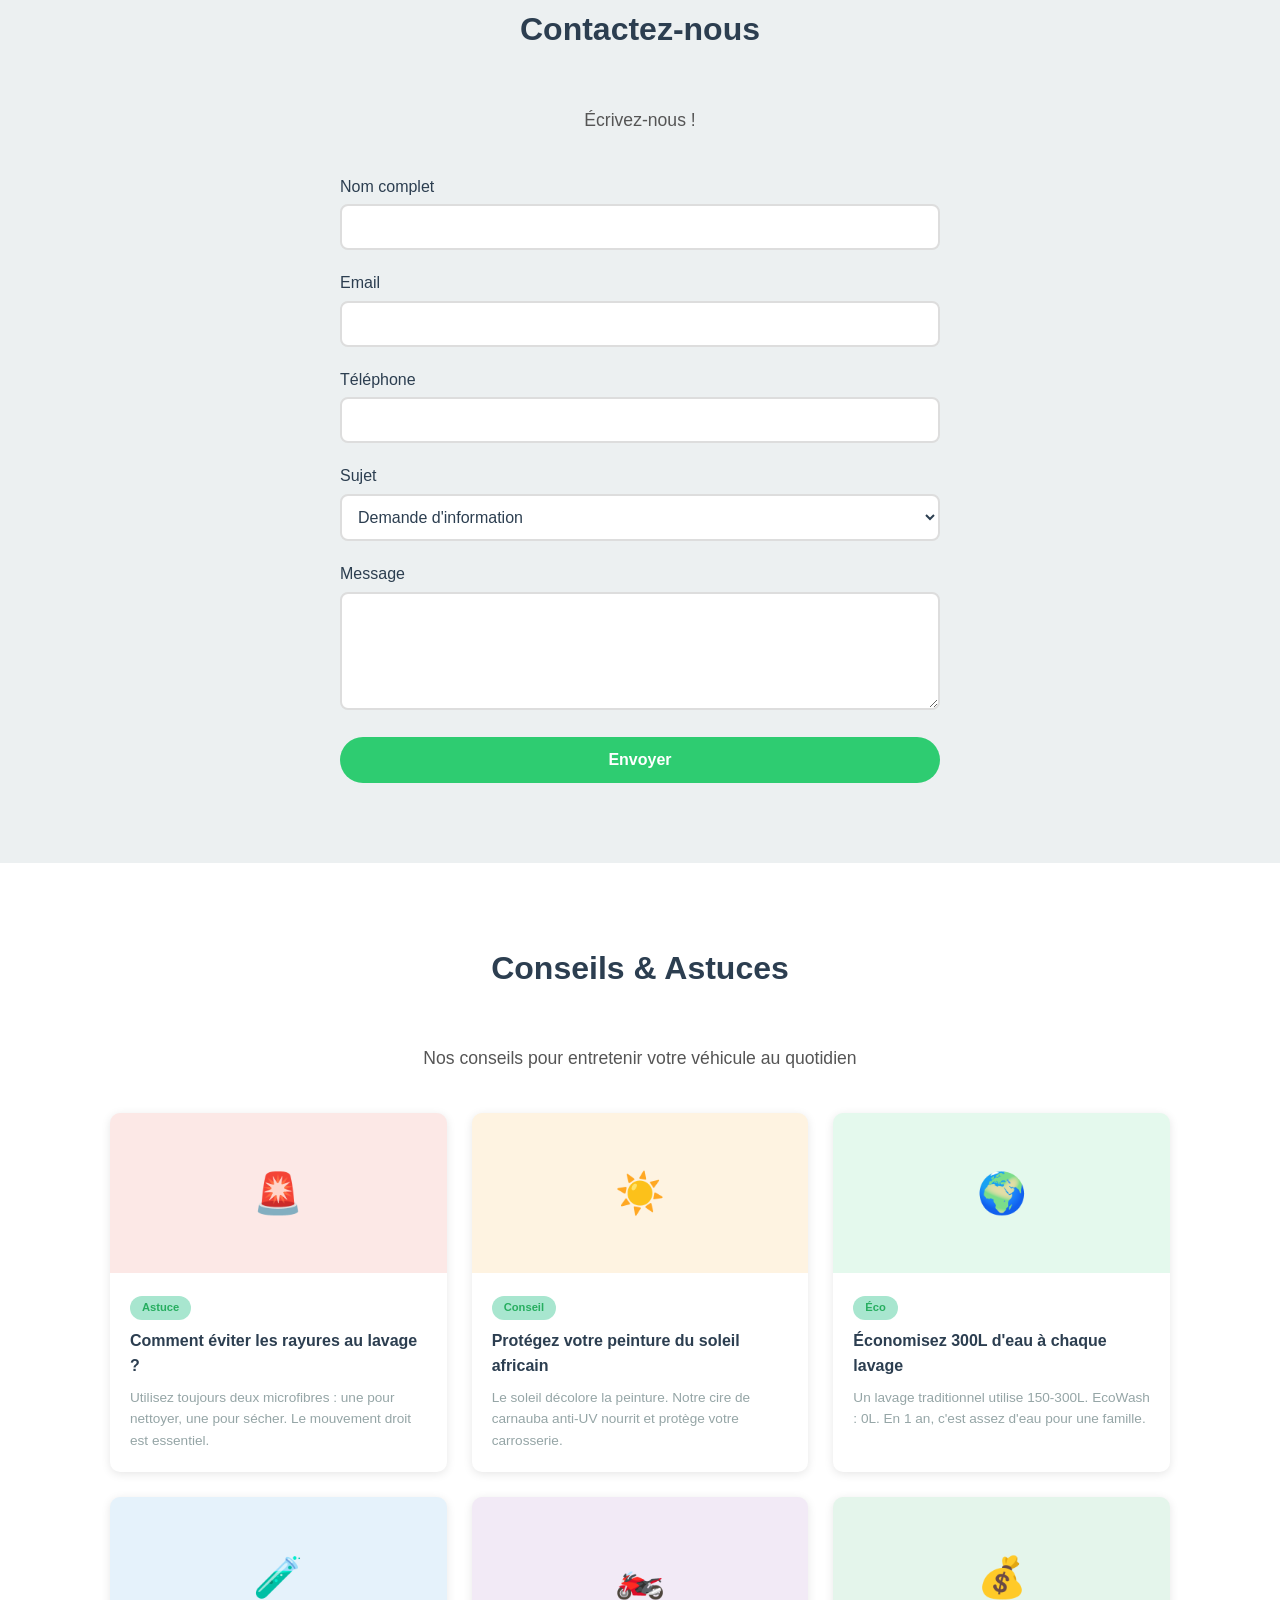
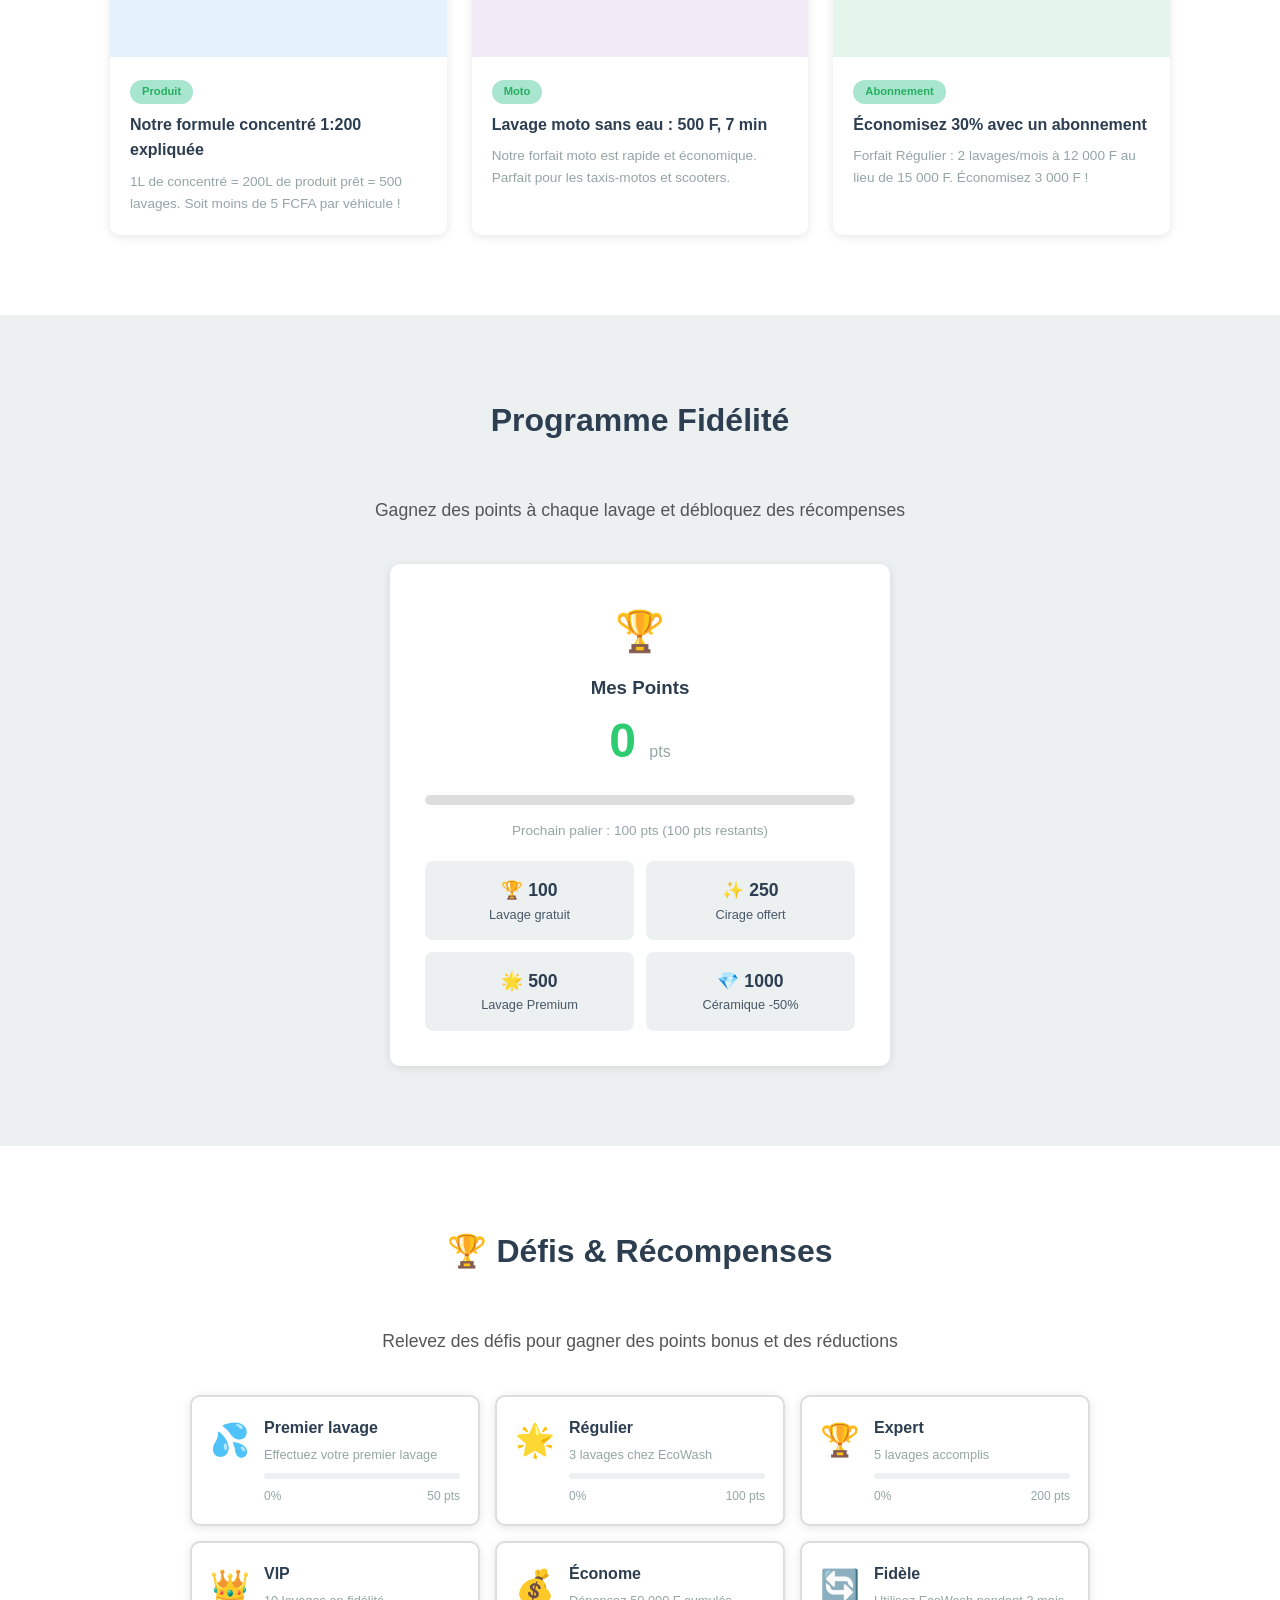
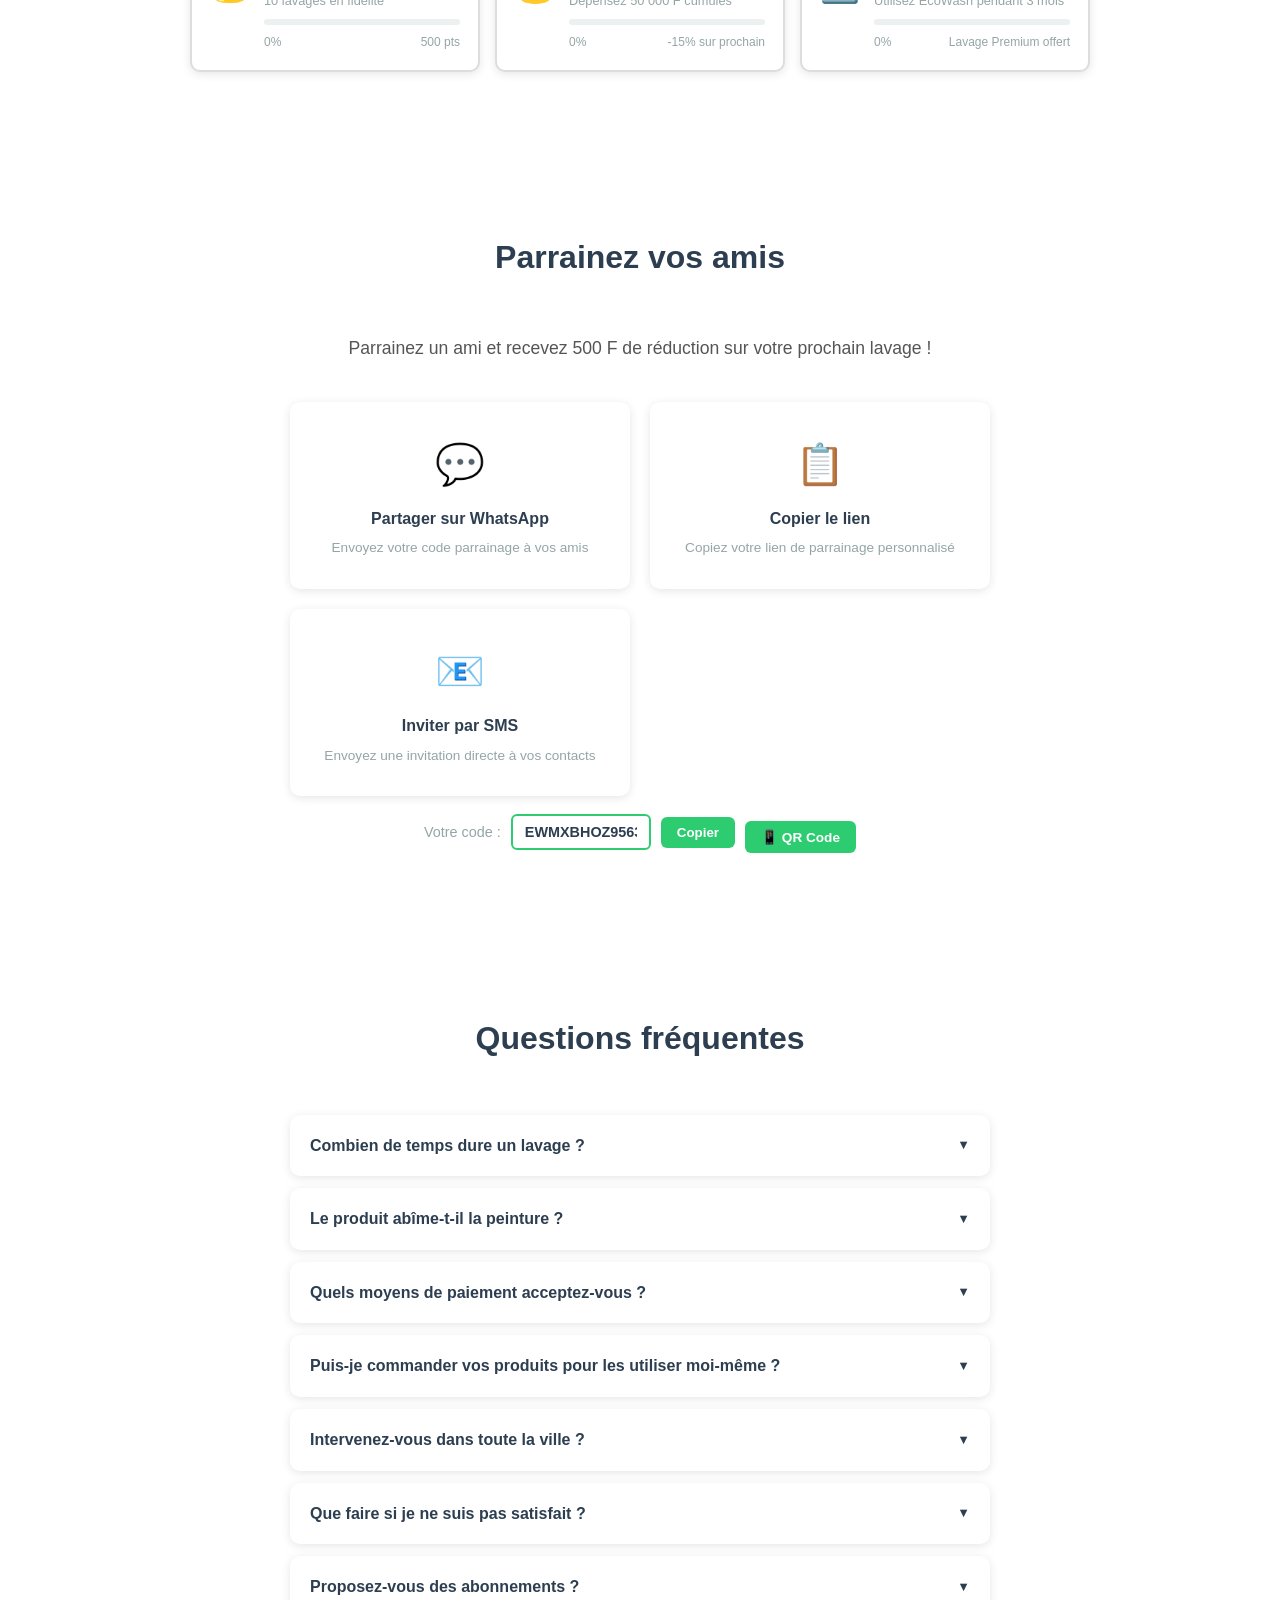
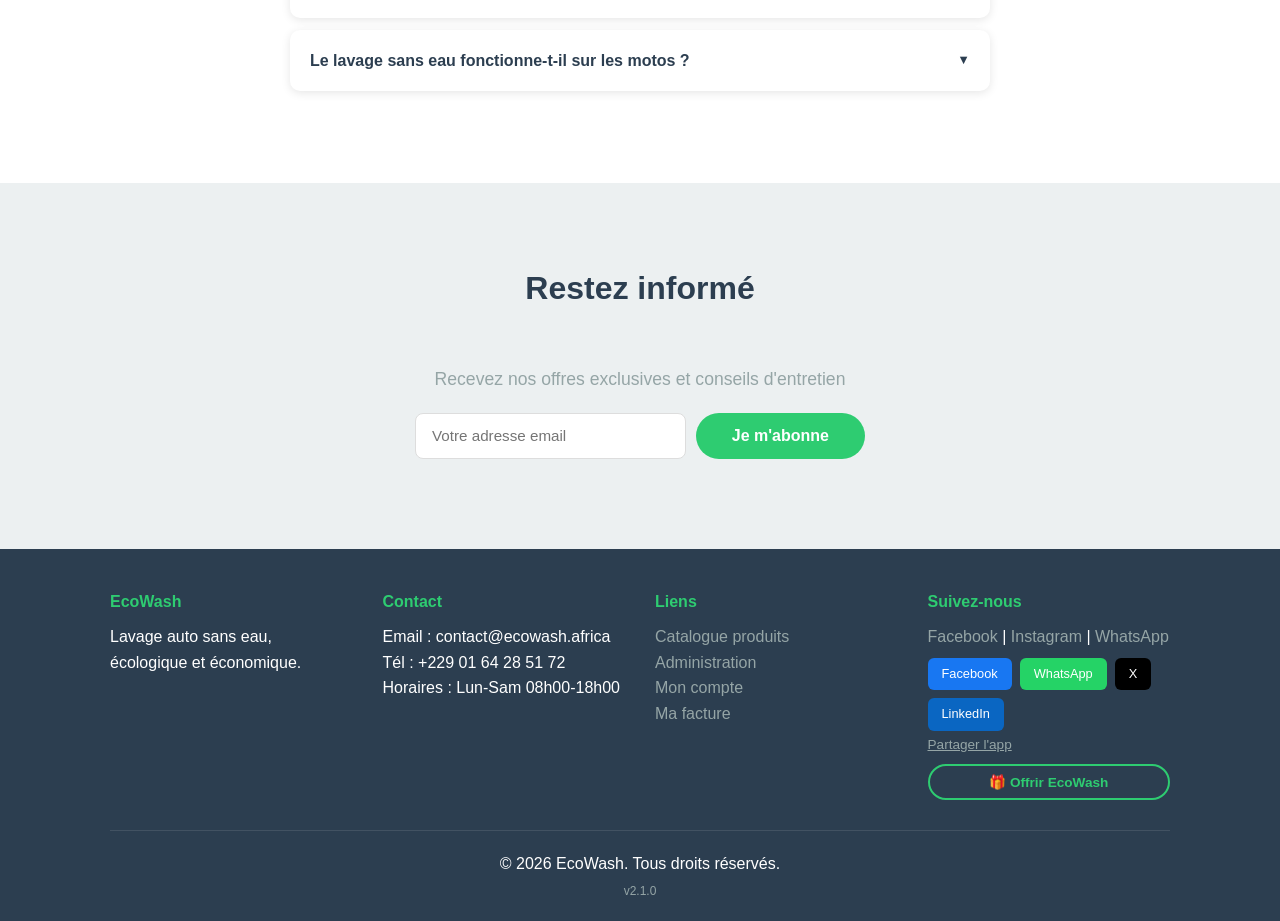
==== commit 87aa5e0c: "v2.1.0 - 8 nouvelles fonctionnalités : - 📝 Notes internes sur chaque réservation - 🔍 Filtres avancés" ====
--- a/index.html
+++ b/index.html
@@ -538,7 +538,7 @@
             </div>
             <div class="footer-bottom">
                 <p>&copy; 2026 EcoWash. <span data-i18n="footer.rights">Tous droits réservés.</span></p>
-                <p class="version" id="app-version">v<span id="ver-num">2.0.0</span></p>
+                <p class="version" id="app-version">v<span id="ver-num">2.1.0</span></p>
             </div>
         </div>
     </footer>
